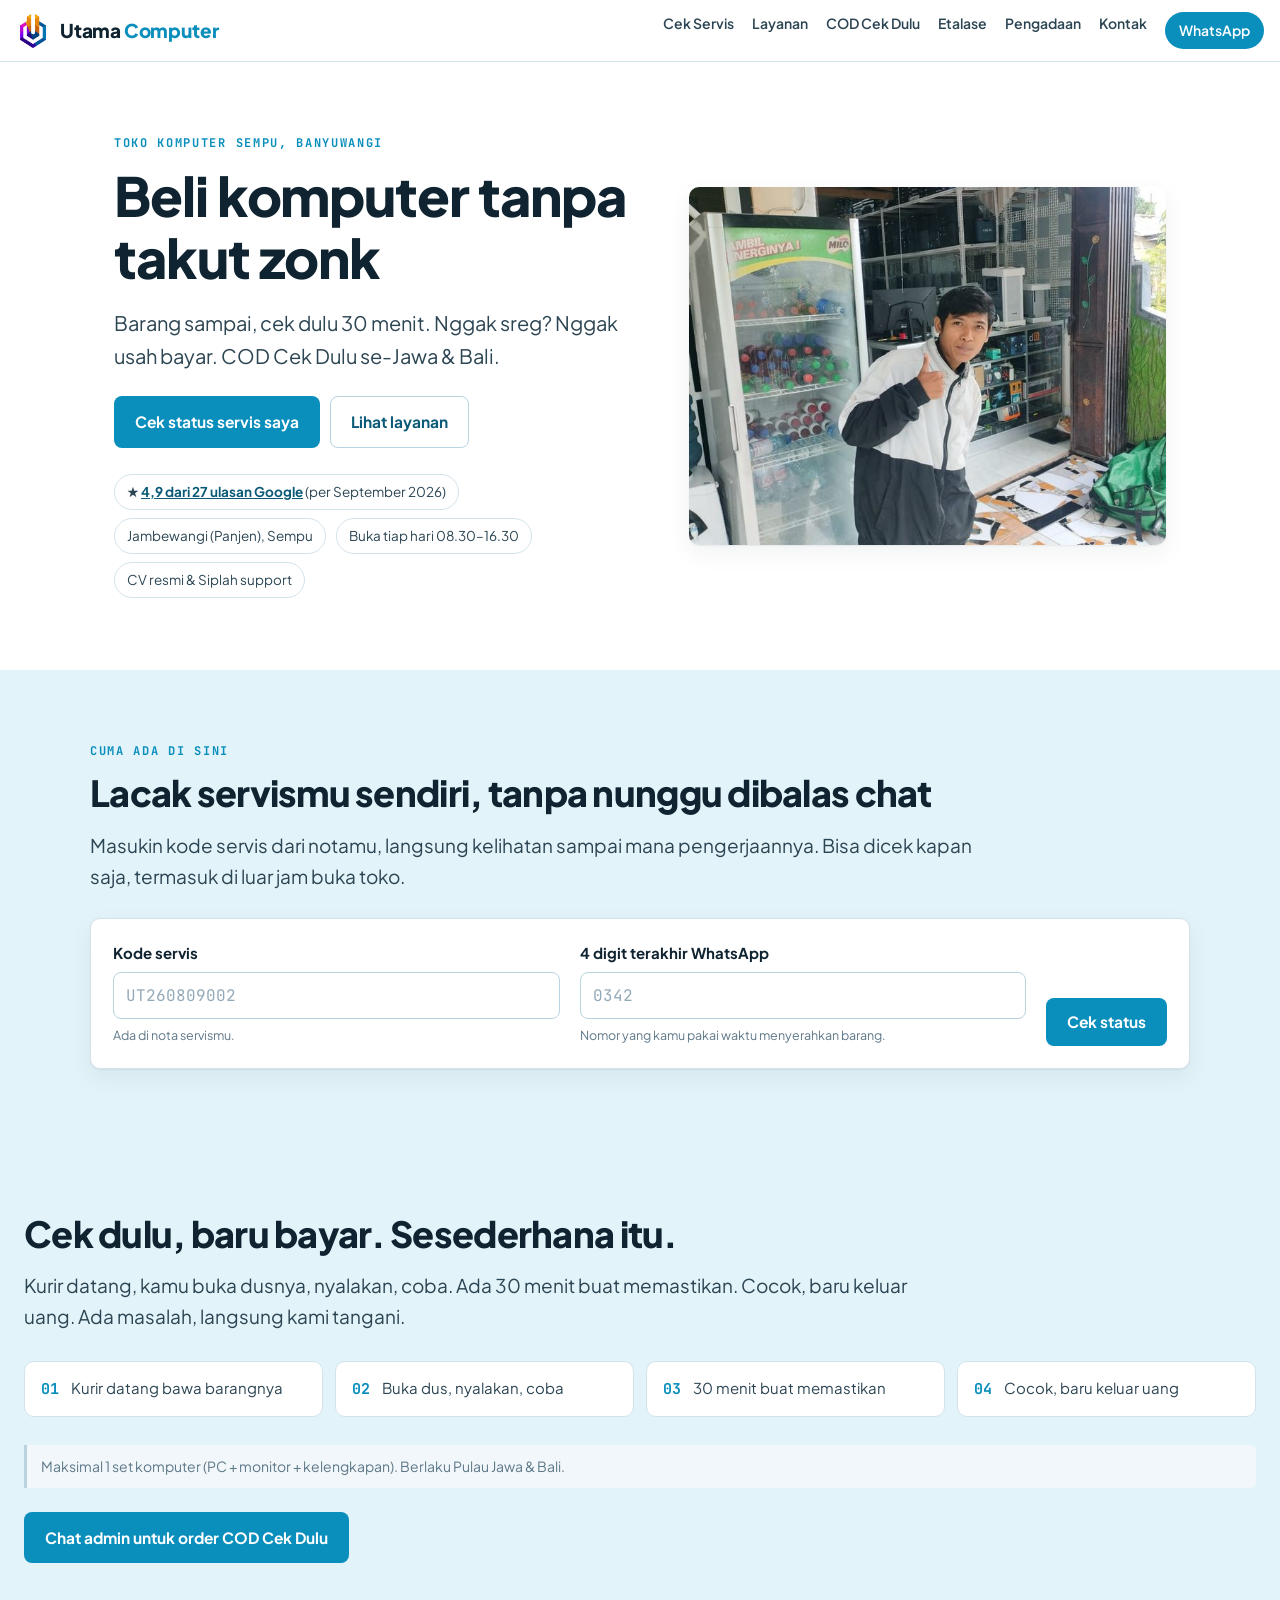
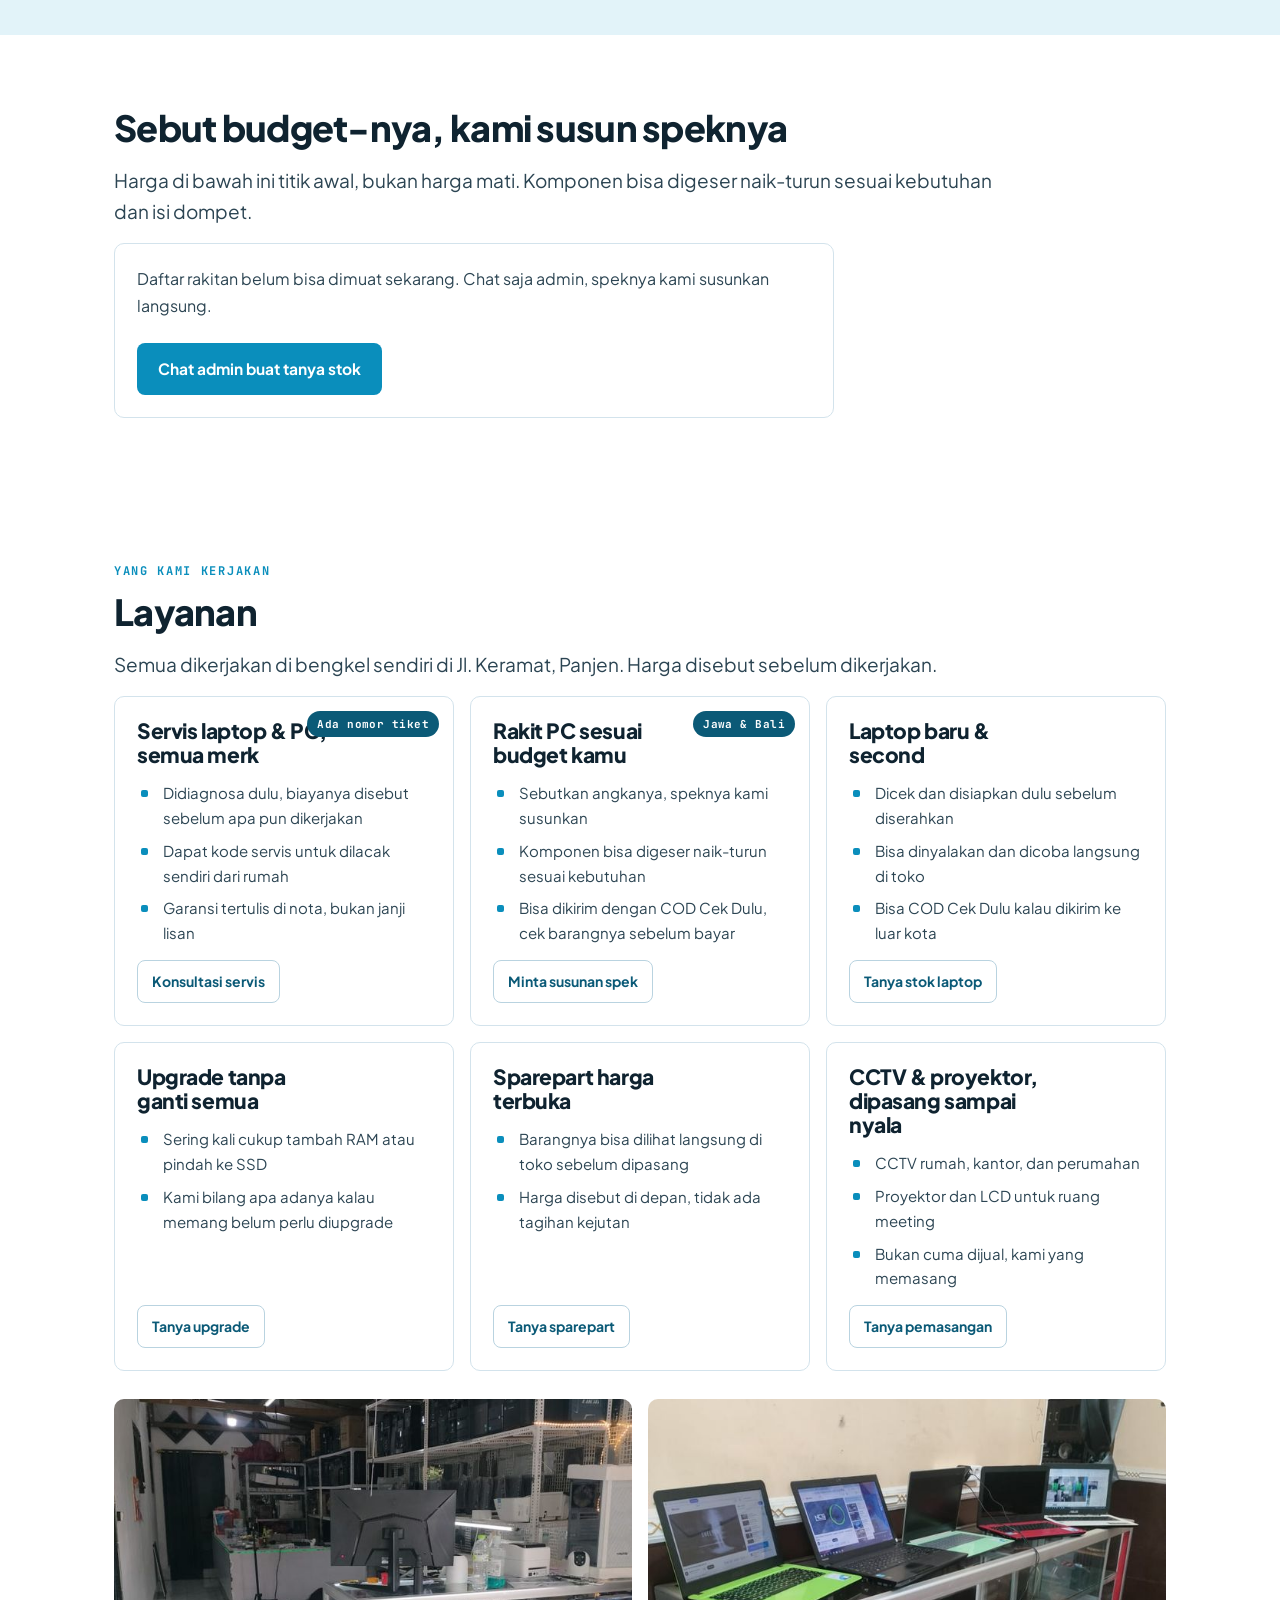
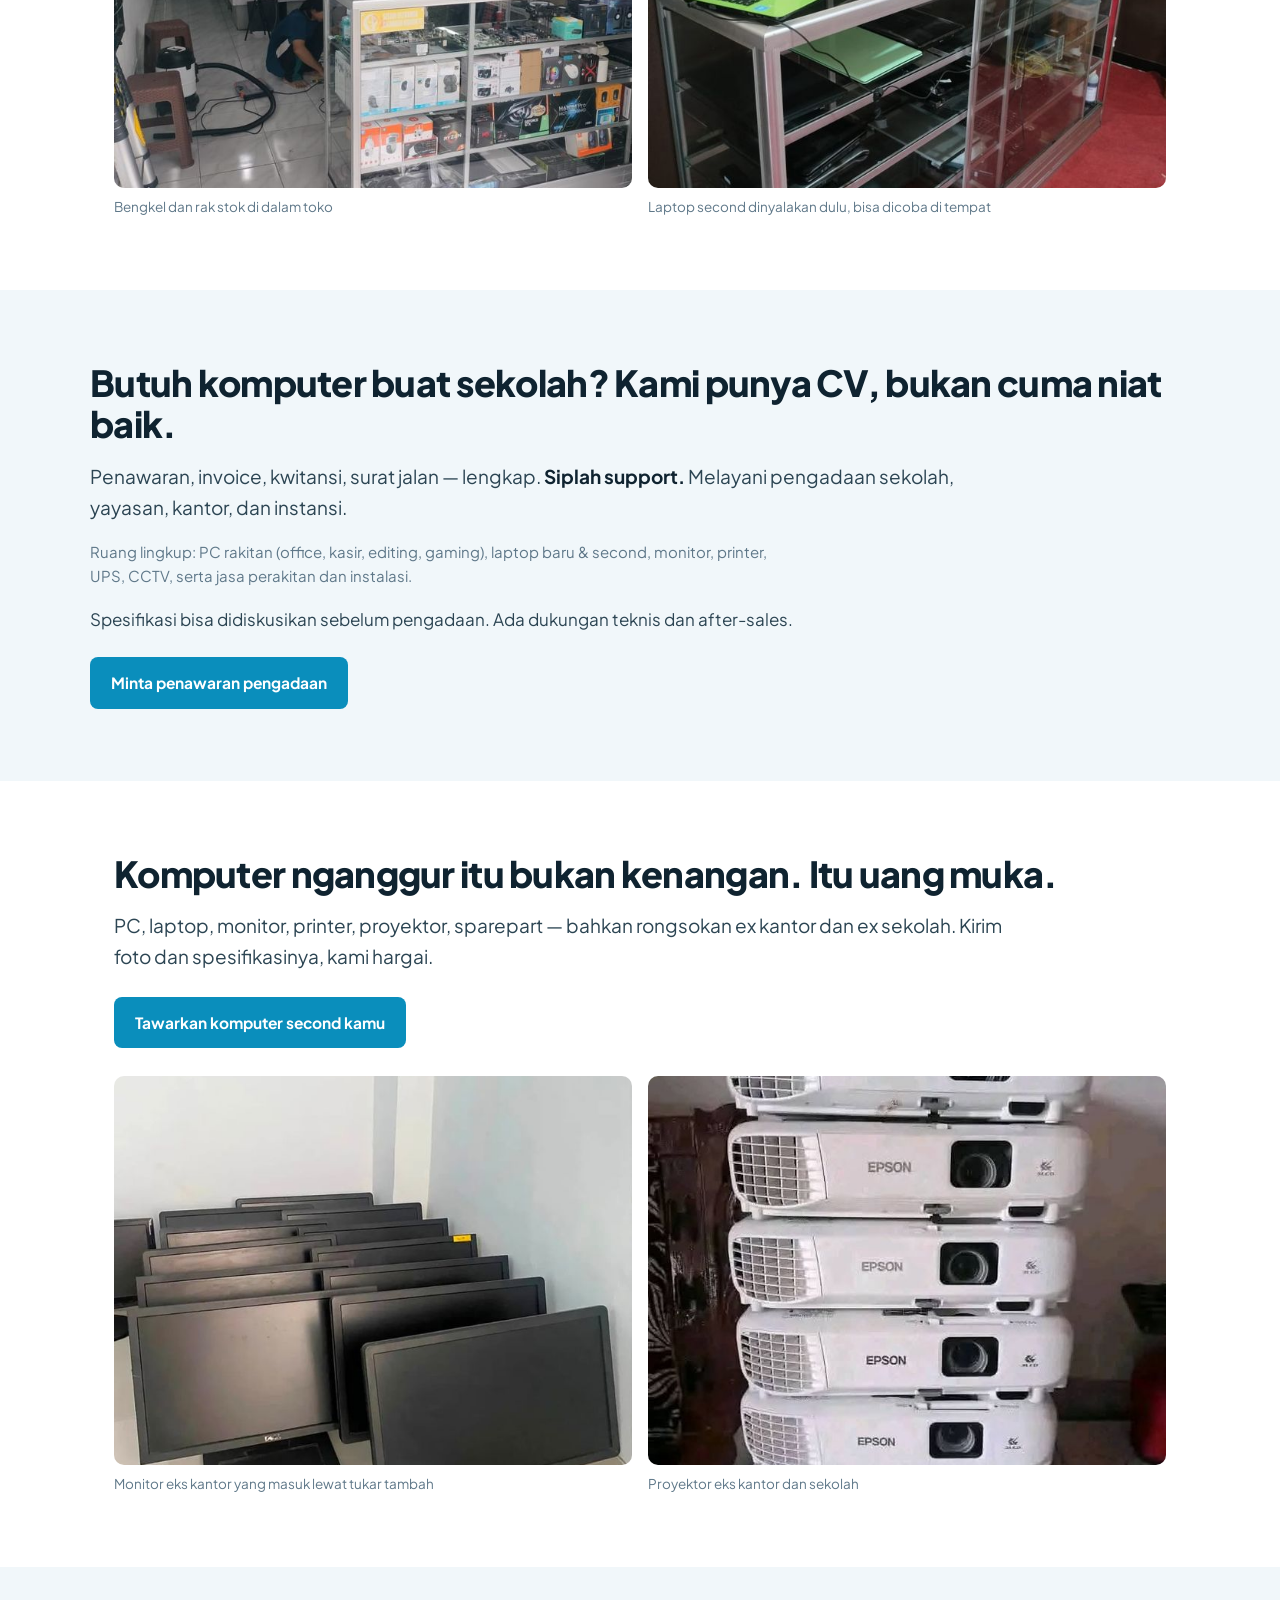
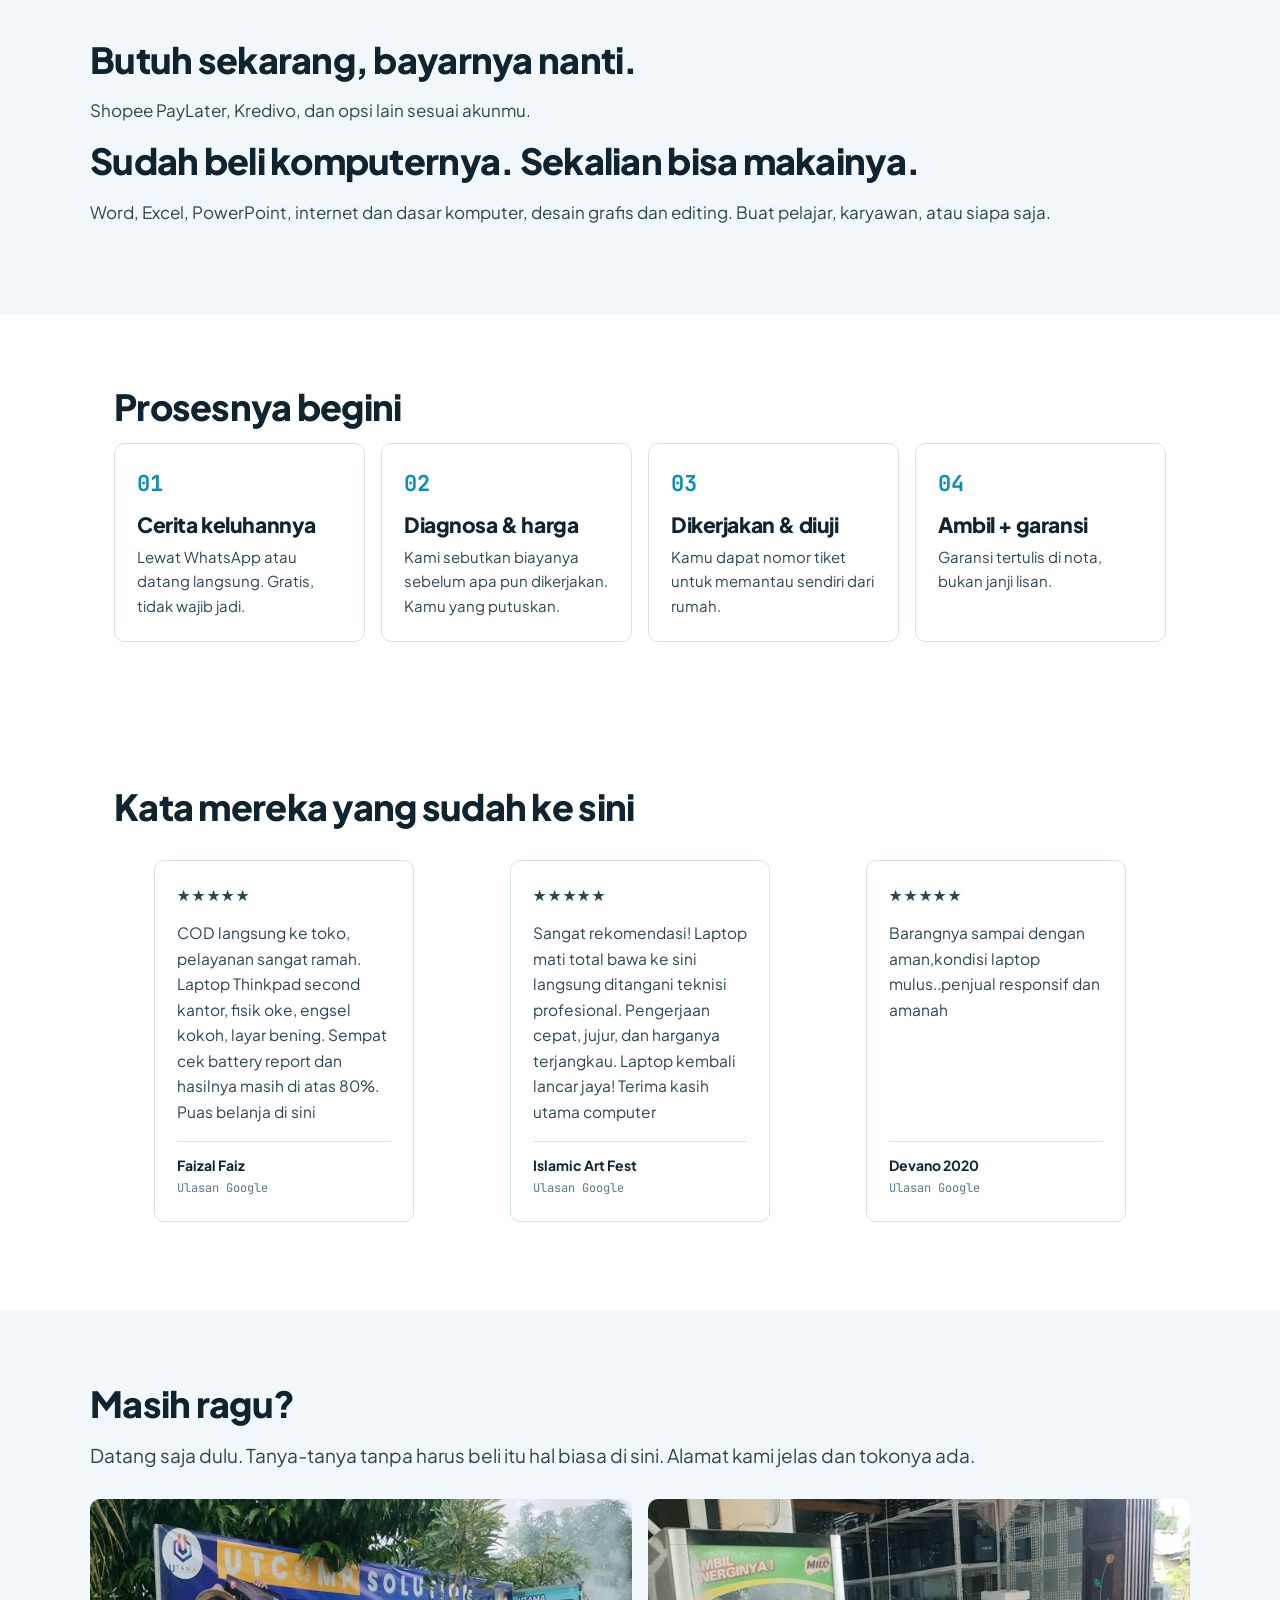
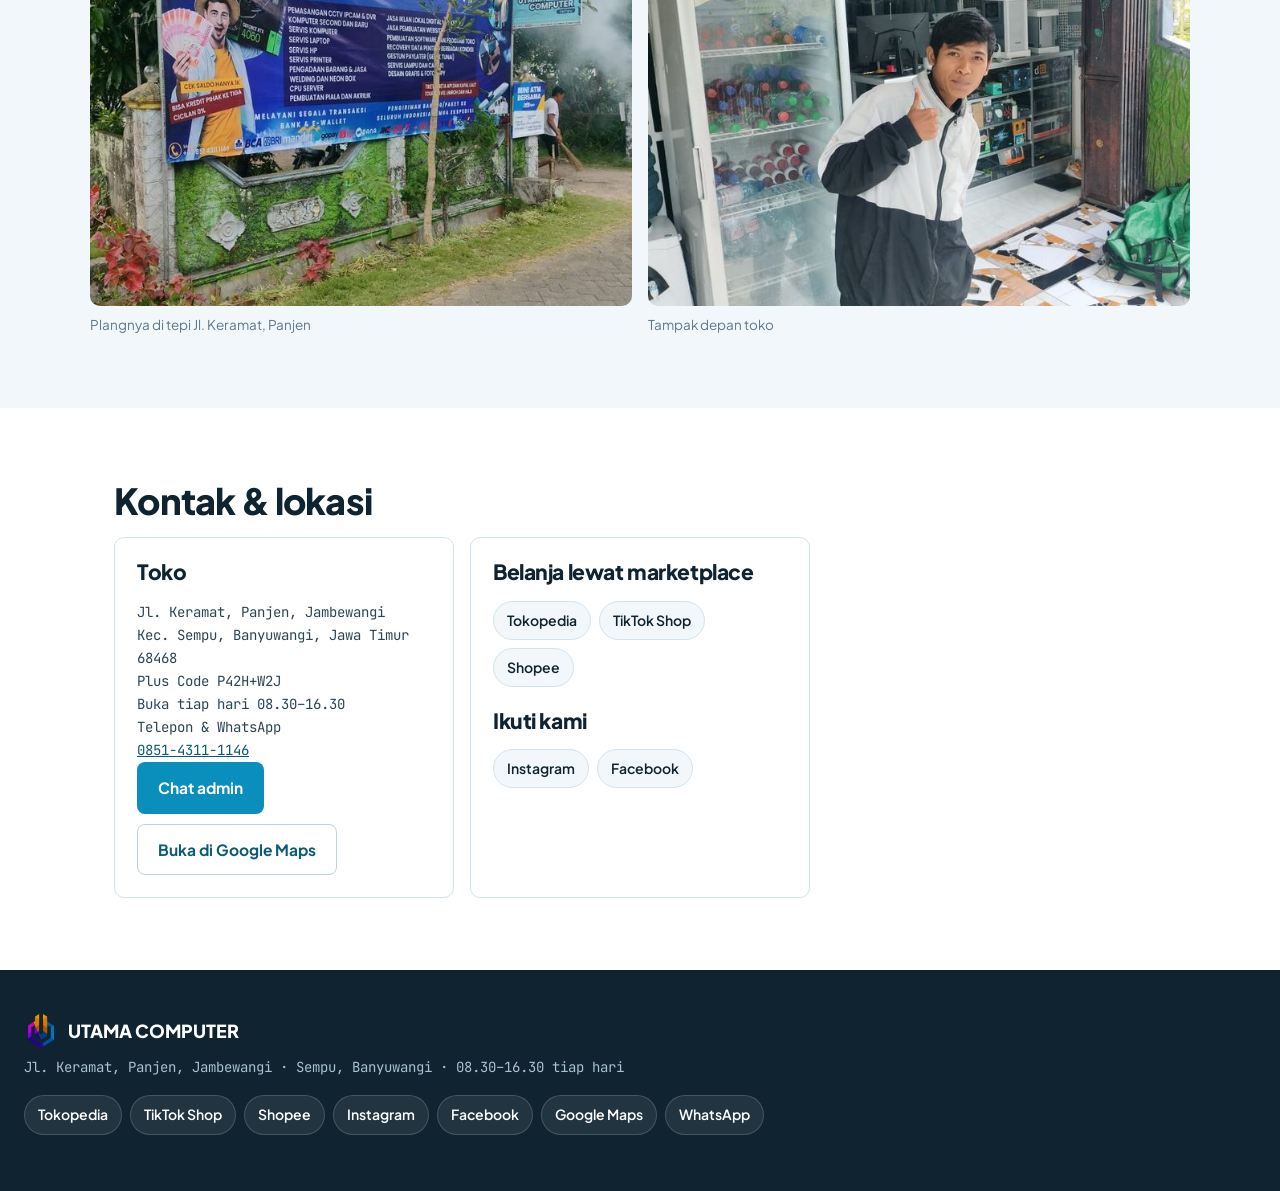
==== index.html @ f3c85bca "Ganti arah tampilan ke terang dan biru Arah gelap dengan aksen oranye membuat situs ini terbaca seba" ====
<!DOCTYPE html>
<html lang="id">
<head>
<meta charset="utf-8">
<meta name="viewport" content="width=device-width, initial-scale=1">
<title>Utama Computer — Servis &amp; Rakit PC di Sempu, Banyuwangi</title>
<meta name="description" content="Servis komputer dan laptop, rakit PC sesuai budget, CCTV, dan pengadaan sekolah di Sempu, Banyuwangi. COD Cek Dulu se-Jawa &amp; Bali: cek barangnya dulu 30 menit, baru bayar.">
<link rel="canonical" href="https://utamacomputer.id/">
<meta property="og:type" content="website">
<meta property="og:site_name" content="Utama Computer">
<meta property="og:locale" content="id_ID">
<meta property="og:url" content="https://utamacomputer.id/">
<meta property="og:title" content="Utama Computer — Servis &amp; Rakit PC di Sempu, Banyuwangi">
<meta property="og:description" content="COD Cek Dulu se-Jawa &amp; Bali: barang sampai, cek dulu 30 menit, baru bayar. Servis semua merk, rakit PC sesuai budget, CCTV, dan pengadaan sekolah.">
<meta property="og:image" content="https://utamacomputer.id/img/plang-toko.jpg">
<meta property="og:image:alt" content="Plang Utama Computer di tepi Jl. Keramat, Panjen, Sempu">
<meta name="twitter:card" content="summary_large_image">
<link rel="icon" href="img/favicon-32.png" sizes="32x32">
<link rel="apple-touch-icon" href="img/apple-touch-icon.png">
<link rel="preconnect" href="https://fonts.googleapis.com">
<link rel="preconnect" href="https://fonts.gstatic.com" crossorigin>
<link rel="stylesheet" href="https://fonts.googleapis.com/css2?family=Plus+Jakarta+Sans:wght@400;600;700;800&family=JetBrains+Mono:wght@400;700&display=swap">
<meta name="theme-color" content="#0a8ebc">
<link rel="stylesheet" href="style.css">
<script src="app.js" defer></script>
<script type="application/ld+json">
{
  "@context": "https://schema.org",
  "@type": "ComputerStore",
  "name": "Utama Computer",
  "alternateName": "Utama Computer Sempu",
  "url": "https://utamacomputer.id/",
  "logo": "https://utamacomputer.id/img/logo-mark.png",
  "image": "https://utamacomputer.id/img/plang-toko.jpg",
  "description": "Servis komputer dan laptop, rakit PC sesuai budget, sparepart, CCTV, serta pengadaan sekolah dan instansi di Sempu, Banyuwangi.",
  "telephone": "+6285143111146",
  "address": {
    "@type": "PostalAddress",
    "streetAddress": "Jl. Keramat, Panjen, Jambewangi",
    "addressLocality": "Sempu",
    "addressRegion": "Jawa Timur",
    "postalCode": "68468",
    "addressCountry": "ID"
  },
  "geo": {
    "@type": "GeoCoordinates",
    "latitude": -8.2975433,
    "longitude": 114.1277941
  },
  "hasMap": "https://maps.google.com/?cid=14573424651252202756",
  "openingHoursSpecification": [{
    "@type": "OpeningHoursSpecification",
    "dayOfWeek": ["Monday", "Tuesday", "Wednesday", "Thursday", "Friday", "Saturday", "Sunday"],
    "opens": "08:30",
    "closes": "16:30"
  }],
  "sameAs": [
    "https://www.instagram.com/utamacomputersempu/",
    "https://www.facebook.com/people/Utama-Computer-Sempu/61568482865484/",
    "https://shopee.co.id/utcomputer",
    "https://tk.tokopedia.com/ZSaB3tubw/",
    "https://vt.tiktok.com/ZSaB3gMnH/?page=Mall"
  ]
}
</script>
</head>
<body>

<header class="topbar">
  <a class="brand" href="#">
    <img src="img/logo-mark.png" alt="" width="256" height="256" class="brand-mark">
    <span class="brand-text">Utama <span>Computer</span></span>
  </a>
  <nav class="topnav">
    <a href="#servis">Cek Servis</a>
    <a href="#layanan">Layanan</a>
    <a href="#cod">COD Cek Dulu</a>
    <a href="#etalase">Etalase</a>
    <a href="#pengadaan">Pengadaan</a>
    <a href="#kontak">Kontak</a>
    <a class="nav-wa" href="https://wa.me/6285143111146?text=Halo%20Utama%20Computer.%20saya%20dari%20Sosmed%20mau%20tanya%20produknya.%20Mohon%20dibantu%20ya" target="_blank" rel="noopener">WhatsApp</a>
  </nav>
</header>

<main>

  <section class="hero">
   <div class="hero-teks">
    <span class="label">Toko komputer Sempu, Banyuwangi</span>
    <h1>Beli komputer tanpa takut zonk</h1>
    <p class="hero-sub">
      Barang sampai, cek dulu 30 menit. Nggak sreg? Nggak usah bayar.
      COD Cek Dulu se-Jawa &amp; Bali.
    </p>
    <p class="cta-row">
      <a class="btn btn-primary" href="#servis">Cek status servis saya</a>
      <a class="btn btn-ghost" href="#layanan">Lihat layanan</a>
    </p>
    <ul class="trustline">
      <!-- DITULIS MANUAL. Rating dan jumlah ulasan di bawah ini disalin dari
           profil Google Business, diverifikasi 21 September 2026. Angkanya
           berubah sendiri tiap ada ulasan baru, jadi perbarui angka DAN
           keterangan bulannya bersamaan. Jangan pernah menyalin angka ini ke
           JSON-LD: rating yang ditulis sendiri ke data terstruktur melanggar
           pedoman Google. -->
      <li>&#9733;
        <a href="https://maps.google.com/?cid=14573424651252202756" target="_blank" rel="noopener">4,9 dari 27 ulasan Google</a>
        (per September 2026)
      </li>
      <li>Jambewangi (Panjen), Sempu</li>
      <li>Buka tiap hari 08.30&ndash;16.30</li>
      <li>CV resmi &amp; Siplah support</li>
    </ul>
   </div>
   <figure class="hero-foto">
     <img src="img/toko-depan.jpg" alt="Tampak depan toko Utama Computer dengan etalase dan rak CPU terlihat dari luar" width="675" height="900">
   </figure>
  </section>

  <section id="servis" class="band band-accent">
   <div class="wrap">
    <span class="label">Cuma ada di sini</span>
    <h2>Lacak servismu sendiri, tanpa nunggu dibalas chat</h2>
    <p class="lead">
      Masukin kode servis dari notamu, langsung kelihatan sampai mana pengerjaannya.
      Bisa dicek kapan saja, termasuk di luar jam buka toko.
    </p>

    <form id="form-servis" class="servis-form" novalidate>
      <div class="isian">
        <label for="srv">Kode servis</label>
        <input id="srv" name="srv" type="text" inputmode="latin" autocomplete="off"
               placeholder="UT260809002" maxlength="20" spellcheck="false">
        <small>Ada di nota servismu.</small>
      </div>
      <div class="isian">
        <label for="wa">4 digit terakhir WhatsApp</label>
        <input id="wa" name="wa" type="text" inputmode="numeric" autocomplete="off"
               placeholder="0342" maxlength="4" pattern="[0-9]{4}">
        <small>Nomor yang kamu pakai waktu menyerahkan barang.</small>
      </div>
      <button type="submit" class="btn btn-primary">Cek status</button>
    </form>

    <div id="servis-hasil" class="servis-wadah" aria-live="polite"></div>
   </div>
  </section>

  <section id="cod" class="band band-accent">
    <h2>Cek dulu, baru bayar. Sesederhana itu.</h2>
    <p class="lead">
      Kurir datang, kamu buka dusnya, nyalakan, coba. Ada 30 menit buat memastikan.
      Cocok, baru keluar uang. Ada masalah, langsung kami tangani.
    </p>
    <ol class="cod-steps">
      <li><span class="num">01</span> Kurir datang bawa barangnya</li>
      <li><span class="num">02</span> Buka dus, nyalakan, coba</li>
      <li><span class="num">03</span> 30 menit buat memastikan</li>
      <li><span class="num">04</span> Cocok, baru keluar uang</li>
    </ol>
    <p class="note">Maksimal 1 set komputer (PC + monitor + kelengkapan). Berlaku Pulau Jawa &amp; Bali.</p>
    <p class="cta-row">
      <a class="btn btn-primary" href="https://wa.me/6285143111146?text=Halo%20Utama%20Computer.%20saya%20dari%20Sosmed%20mau%20tanya%20produknya.%20Mohon%20dibantu%20ya" target="_blank" rel="noopener">Chat admin untuk order COD Cek Dulu</a>
    </p>
  </section>

  <section id="etalase" class="band">
    <h2>Sebut budget-nya, kami susun speknya</h2>
    <p class="lead">
      Harga di bawah ini titik awal, bukan harga mati. Komponen bisa digeser
      naik-turun sesuai kebutuhan dan isi dompet.
    </p>
    <div id="etalase-isi" class="etalase-isi">
      <p class="mono etalase-memuat">Memuat daftar rakitan&hellip;</p>
    </div>
  </section>

  <section id="layanan" class="band">
    <span class="label">Yang kami kerjakan</span>
    <h2>Layanan</h2>
    <p class="lead">Semua dikerjakan di bengkel sendiri di Jl. Keramat, Panjen. Harga disebut sebelum dikerjakan.</p>
    <div class="layanan-grid">

      <article class="card layanan">
        <span class="pita">Ada nomor tiket</span>
        <h3>Servis laptop &amp; PC, semua merk</h3>
        <ul class="poin">
          <li>Didiagnosa dulu, biayanya disebut sebelum apa pun dikerjakan</li>
          <li>Dapat kode servis untuk dilacak sendiri dari rumah</li>
          <li>Garansi tertulis di nota, bukan janji lisan</li>
        </ul>
        <a class="btn btn-ghost btn-kecil" target="_blank" rel="noopener"
           href="https://wa.me/6285143111146?text=Halo%20Utama%20Computer%2C%20saya%20mau%20SERVIS.%0APerangkat%3A%20%28Laptop%2FPC%29%0AMerk%3A%20%0AKeluhan%3A%20">Konsultasi servis</a>
      </article>

      <article class="card layanan">
        <span class="pita">Jawa &amp; Bali</span>
        <h3>Rakit PC sesuai budget kamu</h3>
        <ul class="poin">
          <li>Sebutkan angkanya, speknya kami susunkan</li>
          <li>Komponen bisa digeser naik-turun sesuai kebutuhan</li>
          <li>Bisa dikirim dengan COD Cek Dulu, cek barangnya sebelum bayar</li>
        </ul>
        <a class="btn btn-ghost btn-kecil" target="_blank" rel="noopener"
           href="https://wa.me/6285143111146?text=Halo%20Utama%20Computer%2C%20saya%20mau%20RAKIT%20PC.%0ABudget%3A%20%0APemakaian%3A%20%28office%2Fgaming%2Fediting%2Fkasir%29">Minta susunan spek</a>
      </article>

      <article class="card layanan">
        <h3>Laptop baru &amp; second</h3>
        <ul class="poin">
          <li>Dicek dan disiapkan dulu sebelum diserahkan</li>
          <li>Bisa dinyalakan dan dicoba langsung di toko</li>
          <li>Bisa COD Cek Dulu kalau dikirim ke luar kota</li>
        </ul>
        <a class="btn btn-ghost btn-kecil" target="_blank" rel="noopener"
           href="https://wa.me/6285143111146?text=Halo%20Utama%20Computer%2C%20saya%20mau%20tanya%20LAPTOP.%0AKebutuhan%3A%20%0ABudget%3A%20">Tanya stok laptop</a>
      </article>

      <article class="card layanan">
        <h3>Upgrade tanpa ganti semua</h3>
        <ul class="poin">
          <li>Sering kali cukup tambah RAM atau pindah ke SSD</li>
          <li>Kami bilang apa adanya kalau memang belum perlu diupgrade</li>
        </ul>
        <a class="btn btn-ghost btn-kecil" target="_blank" rel="noopener"
           href="https://wa.me/6285143111146?text=Halo%20Utama%20Computer%2C%20saya%20mau%20UPGRADE.%0APerangkat%3A%20%0ASpek%20sekarang%3A%20">Tanya upgrade</a>
      </article>

      <article class="card layanan">
        <h3>Sparepart harga terbuka</h3>
        <ul class="poin">
          <li>Barangnya bisa dilihat langsung di toko sebelum dipasang</li>
          <li>Harga disebut di depan, tidak ada tagihan kejutan</li>
        </ul>
        <a class="btn btn-ghost btn-kecil" target="_blank" rel="noopener"
           href="https://wa.me/6285143111146?text=Halo%20Utama%20Computer%2C%20saya%20mau%20tanya%20SPAREPART.%0ABarang%3A%20%0AUntuk%20perangkat%3A%20">Tanya sparepart</a>
      </article>

      <article class="card layanan">
        <h3>CCTV &amp; proyektor, dipasang sampai nyala</h3>
        <ul class="poin">
          <li>CCTV rumah, kantor, dan perumahan</li>
          <li>Proyektor dan LCD untuk ruang meeting</li>
          <li>Bukan cuma dijual, kami yang memasang</li>
        </ul>
        <a class="btn btn-ghost btn-kecil" target="_blank" rel="noopener"
           href="https://wa.me/6285143111146?text=Halo%20Utama%20Computer%2C%20saya%20mau%20tanya%20CCTV%2FPROYEKTOR.%0ALokasi%20pemasangan%3A%20%0AKebutuhan%3A%20">Tanya pemasangan</a>
      </article>

    </div>
    <div class="photos">
      <figure class="shot">
        <img class="photo" src="img/bengkel.jpg" alt="Bagian dalam toko: meja kerja, rak CPU, dan etalase komponen" width="675" height="900" loading="lazy">
        <figcaption class="cap">Bengkel dan rak stok di dalam toko</figcaption>
      </figure>
      <figure class="shot">
        <img class="photo" src="img/laptop-second.jpg" alt="Deretan laptop second menyala di atas etalase kaca" width="675" height="900" loading="lazy">
        <figcaption class="cap">Laptop second dinyalakan dulu, bisa dicoba di tempat</figcaption>
      </figure>
    </div>
  </section>

  <section id="pengadaan" class="band band-panel">
   <div class="wrap">
    <h2>Butuh komputer buat sekolah? Kami punya CV, bukan cuma niat baik.</h2>
    <p class="lead">
      Penawaran, invoice, kwitansi, surat jalan &mdash; lengkap. <strong>Siplah support.</strong>
      Melayani pengadaan sekolah, yayasan, kantor, dan instansi.
    </p>
    <p class="mono-list">
      Ruang lingkup: PC rakitan (office, kasir, editing, gaming), laptop baru &amp; second,
      monitor, printer, UPS, CCTV, serta jasa perakitan dan instalasi.
    </p>
    <p>Spesifikasi bisa didiskusikan sebelum pengadaan. Ada dukungan teknis dan after-sales.</p>
    <p class="cta-row">
      <a class="btn btn-primary" href="https://wa.me/6285143111146?text=Halo%20Utama%20Computer.%20saya%20dari%20Sosmed%20mau%20tanya%20produknya.%20Mohon%20dibantu%20ya" target="_blank" rel="noopener">Minta penawaran pengadaan</a>
    </p>
   </div>
  </section>

  <section id="tukar-tambah" class="band">
    <h2>Komputer nganggur itu bukan kenangan. Itu uang muka.</h2>
    <p class="lead">
      PC, laptop, monitor, printer, proyektor, sparepart &mdash; bahkan rongsokan ex kantor
      dan ex sekolah. Kirim foto dan spesifikasinya, kami hargai.
    </p>
    <p class="cta-row">
      <a class="btn btn-primary" href="https://wa.me/6285143111146?text=Halo%20Utama%20Computer%2C%20saya%20mau%20TAWARKAN%20KOMPUTER%2FLAPTOP%20SECOND.%0AJenis%3A%20%28PC%2FLaptop%2FMonitor%2FPrinter%2FSparepart%29%0ASpesifikasi%3A%20%0AKondisi%3A%20%0ALokasi%3A%20%0A%0ASaya%20akan%20kirim%20foto%20ya." target="_blank" rel="noopener">Tawarkan komputer second kamu</a>
    </p>
    <div class="photos">
      <figure class="shot">
        <img class="photo" src="img/monitor-second.jpg" alt="Tumpukan monitor Dell bekas kantor yang ditata di lantai" width="692" height="900" loading="lazy">
        <figcaption class="cap">Monitor eks kantor yang masuk lewat tukar tambah</figcaption>
      </figure>
      <figure class="shot">
        <img class="photo" src="img/proyektor-second.jpg" alt="Enam proyektor Epson bekas ditumpuk" width="677" height="900" loading="lazy">
        <figcaption class="cap">Proyektor eks kantor dan sekolah</figcaption>
      </figure>
    </div>
  </section>

  <section class="band band-panel">
   <div class="wrap">
    <div class="duo">
      <article>
        <h2>Butuh sekarang, bayarnya nanti.</h2>
        <p>Shopee PayLater, Kredivo, dan opsi lain sesuai akunmu.</p>
      </article>
      <article>
        <h2>Sudah beli komputernya. Sekalian bisa makainya.</h2>
        <p>Word, Excel, PowerPoint, internet dan dasar komputer, desain grafis dan editing. Buat pelajar, karyawan, atau siapa saja.</p>
      </article>
    </div>
   </div>
  </section>

  <section id="proses" class="band">
    <h2>Prosesnya begini</h2>
    <ol class="proses">
      <li>
        <span class="num">01</span>
        <h3>Cerita keluhannya</h3>
        <p>Lewat WhatsApp atau datang langsung. Gratis, tidak wajib jadi.</p>
      </li>
      <li>
        <span class="num">02</span>
        <h3>Diagnosa &amp; harga</h3>
        <p>Kami sebutkan biayanya sebelum apa pun dikerjakan. Kamu yang putuskan.</p>
      </li>
      <li>
        <span class="num">03</span>
        <h3>Dikerjakan &amp; diuji</h3>
        <p>Kamu dapat nomor tiket untuk memantau sendiri dari rumah.</p>
      </li>
      <li>
        <span class="num">04</span>
        <h3>Ambil + garansi</h3>
        <p>Garansi tertulis di nota, bukan janji lisan.</p>
      </li>
    </ol>
  </section>

  <section id="testimoni" class="band">
    <h2>Kata mereka yang sudah ke sini</h2>
    <div class="grid">
      <figure class="card quote">
        <p class="stars" aria-label="5 dari 5 bintang">&#9733;&#9733;&#9733;&#9733;&#9733;</p>
        <blockquote>COD langsung ke toko, pelayanan sangat ramah. Laptop Thinkpad second kantor, fisik oke, engsel kokoh, layar bening. Sempat cek battery report dan hasilnya masih di atas 80%. Puas belanja di sini</blockquote>
        <figcaption>Faizal Faiz <span>Ulasan Google</span></figcaption>
      </figure>
      <figure class="card quote">
        <p class="stars" aria-label="5 dari 5 bintang">&#9733;&#9733;&#9733;&#9733;&#9733;</p>
        <blockquote>Sangat rekomendasi! Laptop mati total bawa ke sini langsung ditangani teknisi profesional. Pengerjaan cepat, jujur, dan harganya terjangkau. Laptop kembali lancar jaya! Terima kasih utama computer</blockquote>
        <figcaption>Islamic Art Fest <span>Ulasan Google</span></figcaption>
      </figure>
      <figure class="card quote">
        <p class="stars" aria-label="5 dari 5 bintang">&#9733;&#9733;&#9733;&#9733;&#9733;</p>
        <blockquote>Barangnya sampai dengan aman,kondisi laptop mulus..penjual responsif dan amanah</blockquote>
        <figcaption>Devano 2020 <span>Ulasan Google</span></figcaption>
      </figure>
    </div>
  </section>

  <section class="band band-panel">
   <div class="wrap">
    <h2>Masih ragu?</h2>
    <p class="lead">
      Datang saja dulu. Tanya-tanya tanpa harus beli itu hal biasa di sini.
      Alamat kami jelas dan tokonya ada.
    </p>
    <div class="photos">
      <figure class="shot">
        <img class="photo" src="img/plang-toko.jpg" alt="Plang besar Utama Computer di tepi jalan, berisi daftar layanan toko" width="675" height="900" loading="lazy">
        <figcaption class="cap">Plangnya di tepi Jl. Keramat, Panjen</figcaption>
      </figure>
      <figure class="shot">
        <img class="photo" src="img/toko-depan.jpg" alt="Tampak depan toko Utama Computer dengan etalase dan rak CPU terlihat dari luar" width="675" height="900" loading="lazy">
        <figcaption class="cap">Tampak depan toko</figcaption>
      </figure>
    </div>
   </div>
  </section>

  <section id="kontak" class="band">
    <h2>Kontak &amp; lokasi</h2>
    <div class="grid grid-2">
      <article class="card">
        <h3>Toko</h3>
        <p class="mono">
          Jl. Keramat, Panjen, Jambewangi<br>
          Kec. Sempu, Banyuwangi, Jawa Timur 68468<br>
          Plus Code P42H+W2J<br>
          Buka tiap hari 08.30&ndash;16.30
        </p>
        <p class="mono">
          Telepon &amp; WhatsApp<br>
          <a href="tel:+6285143111146">0851-4311-1146</a>
        </p>
        <p class="cta-row">
          <a class="btn btn-primary" href="https://wa.me/6285143111146?text=Halo%20Utama%20Computer.%20saya%20dari%20Sosmed%20mau%20tanya%20produknya.%20Mohon%20dibantu%20ya" target="_blank" rel="noopener">Chat admin</a>
          <a class="btn btn-ghost" href="https://maps.google.com/?cid=14573424651252202756" target="_blank" rel="noopener">Buka di Google Maps</a>
        </p>
      </article>
      <article class="card">
        <h3>Belanja lewat marketplace</h3>
        <ul class="marketplace">
          <li><a href="https://tk.tokopedia.com/ZSaB3tubw/" target="_blank" rel="noopener">Tokopedia</a></li>
          <li><a href="https://vt.tiktok.com/ZSaB3gMnH/?page=Mall" target="_blank" rel="noopener">TikTok Shop</a></li>
          <li><a href="https://shopee.co.id/utcomputer" target="_blank" rel="noopener">Shopee</a></li>
        </ul>
        <h3 class="h3-sub">Ikuti kami</h3>
        <ul class="marketplace">
          <li><a href="https://www.instagram.com/utamacomputersempu/" target="_blank" rel="noopener">Instagram</a></li>
          <li><a href="https://www.facebook.com/people/Utama-Computer-Sempu/61568482865484/" target="_blank" rel="noopener">Facebook</a></li>
        </ul>
      </article>
    </div>
  </section>

</main>

<footer class="footer">
  <p class="brand-foot">
    <img src="img/logo-mark.png" alt="" width="256" height="256" loading="lazy" class="brand-mark">
    UTAMA COMPUTER
  </p>
  <p class="mono">Jl. Keramat, Panjen, Jambewangi &middot; Sempu, Banyuwangi &middot; 08.30&ndash;16.30 tiap hari</p>
  <ul class="marketplace marketplace-foot">
    <li><a href="https://tk.tokopedia.com/ZSaB3tubw/" target="_blank" rel="noopener">Tokopedia</a></li>
    <li><a href="https://vt.tiktok.com/ZSaB3gMnH/?page=Mall" target="_blank" rel="noopener">TikTok Shop</a></li>
    <li><a href="https://shopee.co.id/utcomputer" target="_blank" rel="noopener">Shopee</a></li>
    <li><a href="https://www.instagram.com/utamacomputersempu/" target="_blank" rel="noopener">Instagram</a></li>
    <li><a href="https://www.facebook.com/people/Utama-Computer-Sempu/61568482865484/" target="_blank" rel="noopener">Facebook</a></li>
    <li><a href="https://maps.google.com/?cid=14573424651252202756" target="_blank" rel="noopener">Google Maps</a></li>
    <li><a href="https://wa.me/6285143111146?text=Halo%20Utama%20Computer.%20saya%20dari%20Sosmed%20mau%20tanya%20produknya.%20Mohon%20dibantu%20ya" target="_blank" rel="noopener">WhatsApp</a></li>
  </ul>
</footer>

</body>
</html>
---- style.css ----
:root {
  --putih: #ffffff;
  --kertas: #f1f7fa;
  --tint: #e2f3f9;
  --tinta: #0f2330;
  --teks: #2c4553;
  --redup: #5f7889;
  --garis: #d3e3ec;
  --garis-tebal: #b9d3e0;
  --biru: #0a8ebc;
  --biru-gelap: #0b5a77;
  --kuning: #f2b705;
  --head: "Plus Jakarta Sans", system-ui, sans-serif;
  --body: "Plus Jakarta Sans", system-ui, sans-serif;
  --mono: "JetBrains Mono", ui-monospace, monospace;
  --radius: 10px;
  --bayang: 0 1px 2px rgba(15, 35, 48, 0.06), 0 8px 24px rgba(15, 35, 48, 0.06);
}

* { box-sizing: border-box; }

body {
  margin: 0;
  background: var(--putih);
  color: var(--teks);
  font-family: var(--body);
  font-size: 17px;
  line-height: 1.65;
  -webkit-text-size-adjust: 100%;
}

h1, h2, h3, h4 {
  font-family: var(--head);
  color: var(--tinta);
  font-weight: 800;
  line-height: 1.15;
  letter-spacing: -0.02em;
  margin: 0 0 16px;
}

h1 { font-size: clamp(32px, 6.4vw, 54px); }
h2 { font-size: clamp(25px, 4.6vw, 36px); }
h3 { font-size: clamp(18px, 3vw, 21px); }
h4 { font-size: 18px; }

p { margin: 0 0 16px; }

a { color: var(--biru-gelap); }

strong { color: var(--tinta); }

/* label kecil di atas judul bagian */

.label {
  display: block;
  font-family: var(--mono);
  font-size: 12px;
  font-weight: 700;
  letter-spacing: 0.14em;
  text-transform: uppercase;
  color: var(--biru);
  margin-bottom: 10px;
}

/* topbar */

.topbar {
  position: sticky;
  top: 0;
  z-index: 20;
  display: flex;
  flex-wrap: wrap;
  gap: 10px 20px;
  align-items: center;
  justify-content: space-between;
  padding: 12px 16px;
  background: rgba(255, 255, 255, 0.97);
  border-bottom: 1px solid var(--garis);
}

.brand {
  display: flex;
  align-items: center;
  gap: 10px;
  font-family: var(--head);
  font-size: 19px;
  font-weight: 800;
  letter-spacing: -0.01em;
  text-decoration: none;
  color: var(--tinta);
}

.brand-mark { width: 34px; height: 34px; display: block; }

.brand-text span { color: var(--biru); }

.topnav {
  display: flex;
  flex-wrap: wrap;
  gap: 6px 18px;
  font-size: 14px;
  font-weight: 600;
}

.topnav a {
  color: var(--teks);
  text-decoration: none;
}

.topnav a:hover { color: var(--biru); }

.topnav .nav-wa {
  padding: 7px 14px;
  background: var(--biru);
  color: var(--putih);
  border-radius: 999px;
}

.topnav .nav-wa:hover { background: var(--biru-gelap); color: var(--putih); }

/* bands */

.hero, .band {
  max-width: 1100px;
  margin: 0 auto;
  padding: 56px 16px;
}

.band-panel { background: var(--kertas); max-width: none; }

.band-panel > .wrap { max-width: 1100px; margin: 0 auto; }

.band-accent { background: var(--tint); max-width: none; }

.band-accent > .wrap { max-width: 1100px; margin: 0 auto; }

.band-garis { border-top: 1px solid var(--garis); }

/* hero */

.hero { padding-top: 40px; }

.hero-teks h1 { margin-bottom: 18px; }

.hero-sub {
  font-size: clamp(17px, 2.4vw, 20px);
  max-width: 44ch;
}

.hero-foto {
  margin: 0;
  border-radius: var(--radius);
  overflow: hidden;
  box-shadow: var(--bayang);
}

.hero-foto img {
  display: block;
  width: 100%;
  height: auto;
  aspect-ratio: 4 / 3;
  object-fit: cover;
}

.lead { font-size: clamp(17px, 2.2vw, 19px); max-width: 64ch; }

.note {
  font-size: 14px;
  color: var(--redup);
  background: var(--kertas);
  border-left: 3px solid var(--garis-tebal);
  padding: 10px 14px;
  border-radius: 0 6px 6px 0;
}

.mono { font-family: var(--mono); font-size: 14px; }

.mono-list { font-size: 15px; color: var(--redup); max-width: 64ch; }

/* baris kepercayaan */

.trustline {
  display: flex;
  flex-wrap: wrap;
  gap: 8px 10px;
  margin: 26px 0 0;
  padding: 0;
  list-style: none;
  font-size: 13.5px;
  color: var(--teks);
}

.trustline li {
  padding: 6px 12px;
  background: var(--putih);
  border: 1px solid var(--garis);
  border-radius: 999px;
}

.trustline a { font-weight: 700; }

/* tombol */

.cta-row {
  display: flex;
  flex-wrap: wrap;
  gap: 10px;
  margin: 24px 0 0;
}

.btn {
  display: inline-flex;
  align-items: center;
  justify-content: center;
  padding: 12px 20px;
  font-family: var(--head);
  font-size: 15.5px;
  font-weight: 700;
  text-decoration: none;
  border: 1px solid transparent;
  border-radius: 8px;
  cursor: pointer;
}

.btn-primary { background: var(--biru); color: var(--putih); }

.btn-primary:hover { background: var(--biru-gelap); }

.btn-ghost {
  background: var(--putih);
  color: var(--biru-gelap);
  border-color: var(--garis-tebal);
}

.btn-ghost:hover { border-color: var(--biru); background: var(--tint); }

.btn-kecil { padding: 9px 14px; font-size: 14px; }

/* kartu umum */

.grid {
  display: grid;
  gap: 16px;
  grid-template-columns: 1fr;
}

.card {
  position: relative;
  background: var(--putih);
  border: 1px solid var(--garis);
  border-radius: var(--radius);
  padding: 22px;
}

.card p { margin: 0; color: var(--teks); }

.card-highlight { border-color: var(--biru); box-shadow: var(--bayang); }

.h3-sub { margin-top: 22px; }

/* kartu layanan */

.layanan-grid {
  display: grid;
  gap: 16px;
  grid-template-columns: 1fr;
}

.layanan {
  display: flex;
  flex-direction: column;
  gap: 14px;
}

.layanan h3 { margin: 0; padding-right: 96px; }

.poin {
  list-style: none;
  margin: 0;
  padding: 0;
  display: grid;
  gap: 8px;
  font-size: 15px;
}

.poin li {
  display: grid;
  grid-template-columns: 18px 1fr;
  gap: 8px;
  align-items: start;
}

.poin li::before {
  content: "";
  width: 7px;
  height: 7px;
  margin-top: 9px;
  margin-left: 4px;
  background: var(--biru);
  border-radius: 2px;
}

.layanan .btn { align-self: start; margin-top: auto; }

.pita {
  position: absolute;
  top: 14px;
  right: 14px;
  padding: 4px 10px;
  background: var(--biru-gelap);
  color: var(--putih);
  border-radius: 999px;
  font-family: var(--mono);
  font-size: 11px;
  font-weight: 700;
  letter-spacing: 0.04em;
}

/* cod */

.cod-steps {
  list-style: none;
  display: grid;
  gap: 12px;
  margin: 28px 0;
  padding: 0;
}

.cod-steps li {
  display: flex;
  gap: 12px;
  align-items: baseline;
  padding: 14px 16px;
  background: var(--putih);
  border: 1px solid var(--garis);
  border-radius: var(--radius);
  font-size: 15px;
}

.cod-steps .num {
  font-family: var(--mono);
  font-weight: 700;
  color: var(--biru);
}

/* alur kerja */

.proses {
  list-style: none;
  display: grid;
  gap: 16px;
  grid-template-columns: 1fr;
  margin: 0;
  padding: 0;
}

.proses li {
  background: var(--putih);
  border: 1px solid var(--garis);
  border-radius: var(--radius);
  padding: 22px;
}

.proses .num {
  display: block;
  font-family: var(--mono);
  font-size: 22px;
  font-weight: 700;
  color: var(--biru);
  margin-bottom: 10px;
}

.proses h3 { margin-bottom: 8px; }

.proses p { margin: 0; font-size: 15px; }

/* memuat */

.memuat {
  display: flex;
  align-items: center;
  gap: 10px;
  color: var(--redup);
}

.spinner {
  flex: none;
  width: 15px;
  height: 15px;
  border: 2px solid var(--garis-tebal);
  border-top-color: var(--biru);
  border-radius: 50%;
  animation: putar 0.7s linear infinite;
}

@keyframes putar { to { transform: rotate(360deg); } }

@media (prefers-reduced-motion: reduce) {
  .spinner { animation-duration: 2.4s; }
}

/* cek servis */

.servis-form {
  display: grid;
  gap: 16px;
  grid-template-columns: 1fr;
  align-items: start;
  margin-top: 26px;
  padding: 22px;
  background: var(--putih);
  border: 1px solid var(--garis);
  border-radius: var(--radius);
  box-shadow: var(--bayang);
}

.isian { display: flex; flex-direction: column; gap: 6px; }

.isian label { font-weight: 700; font-size: 15px; color: var(--tinta); }

.isian input, .isian select, .isian textarea {
  padding: 12px;
  background: var(--putih);
  border: 1px solid var(--garis-tebal);
  border-radius: 8px;
  color: var(--tinta);
  font-family: var(--mono);
  font-size: 16px;
}

.isian textarea { font-family: var(--body); min-height: 96px; resize: vertical; }

.isian select { font-family: var(--body); }

.isian input:focus-visible,
.isian select:focus-visible,
.isian textarea:focus-visible {
  outline: 2px solid var(--biru);
  outline-offset: 1px;
  border-color: var(--biru);
}

.isian input::placeholder { color: #93a9b7; }

.isian small { font-size: 12.5px; color: var(--redup); }

.servis-form button:disabled { opacity: 0.6; cursor: progress; }

.servis-wadah:not(:empty) { margin-top: 20px; }

.servis-gagal {
  background: var(--putih);
  border: 1px solid var(--garis-tebal);
  border-left: 4px solid var(--kuning);
  border-radius: 0 var(--radius) var(--radius) 0;
  padding: 16px 18px;
  max-width: 58ch;
}

.servis-gagal p { margin: 0; }

.servis-hasil {
  padding: 22px;
  background: var(--putih);
  border: 1px solid var(--garis);
  border-radius: var(--radius);
  box-shadow: var(--bayang);
}

.servis-kode {
  font-family: var(--mono);
  font-size: 17px;
  font-weight: 700;
  color: var(--biru-gelap);
  letter-spacing: 0.04em;
}

.servis-batal {
  background: var(--kertas);
  border-left: 4px solid var(--kuning);
  padding: 12px 14px;
  border-radius: 0 6px 6px 0;
  font-weight: 700;
  color: var(--tinta);
}

.servis-pesan { max-width: 58ch; }

.timeline {
  list-style: none;
  display: grid;
  gap: 8px;
  grid-template-columns: 1fr;
  margin: 0 0 20px;
  padding: 0;
}

.timeline li {
  display: flex;
  align-items: baseline;
  gap: 10px;
  padding: 11px 14px;
  background: var(--kertas);
  border: 1px solid var(--garis);
  border-radius: 8px;
  font-size: 14px;
  color: var(--redup);
}

.timeline .tl-num { font-family: var(--mono); font-weight: 700; color: var(--garis-tebal); }

.timeline li.lewat {
  background: var(--tint);
  border-color: var(--tint);
  color: var(--biru-gelap);
}

.timeline li.lewat .tl-num { color: var(--biru); }

.timeline li.aktif {
  background: var(--biru);
  border-color: var(--biru);
  color: var(--putih);
  font-weight: 700;
}

.timeline li.aktif .tl-num { color: var(--putih); }

.tl-tanda {
  margin-left: auto;
  font-family: var(--mono);
  font-size: 10.5px;
  letter-spacing: 0.08em;
  text-transform: uppercase;
}

.servis-detail { display: grid; gap: 0; margin: 0 0 20px; }

.detail-baris {
  display: grid;
  grid-template-columns: 104px 1fr;
  gap: 12px;
  padding: 10px 0;
  border-bottom: 1px solid var(--garis);
}

.detail-baris dt {
  font-family: var(--mono);
  font-size: 11.5px;
  text-transform: uppercase;
  letter-spacing: 0.06em;
  color: var(--redup);
  padding-top: 2px;
}

.detail-baris dd { margin: 0; color: var(--tinta); font-size: 15px; }

/* etalase */

.etalase-memuat { color: var(--redup); }

.etalase-kelompok + .etalase-kelompok { margin-top: 36px; }

.kategori {
  font-family: var(--mono);
  font-size: 13px;
  font-weight: 700;
  letter-spacing: 0.1em;
  text-transform: uppercase;
  color: var(--biru);
  padding-bottom: 10px;
  margin-bottom: 16px;
  border-bottom: 1px solid var(--garis);
}

.produk {
  display: flex;
  flex-direction: column;
  gap: 10px;
  padding: 0;
  overflow: hidden;
}

.produk .photo { border: 0; border-radius: 0; border-bottom: 1px solid var(--garis); }

.produk h4, .produk p { margin: 0 22px; }

.produk h4 { margin-top: 6px; }

.produk p:last-child { margin-bottom: 22px; }

.produk .badge {
  align-self: start;
  margin: 0 0 0 22px;
  padding: 4px 10px;
  background: var(--tint);
  color: var(--biru-gelap);
  border-radius: 999px;
  font-family: var(--mono);
  font-size: 11px;
  font-weight: 700;
  letter-spacing: 0.04em;
  text-transform: uppercase;
}

.produk .spek { color: var(--redup); font-size: 14px; font-family: var(--mono); }

.produk .harga { color: var(--tinta); font-size: 19px; font-weight: 800; font-family: var(--head); }

.produk .catatan { color: var(--redup); font-size: 14px; }

.etalase-pesan {
  background: var(--putih);
  border: 1px solid var(--garis);
  border-radius: var(--radius);
  padding: 22px;
  max-width: 60ch;
}

.etalase-pesan .mono { color: var(--teks); font-family: var(--body); font-size: 16px; }

/* foto */

.photos {
  display: grid;
  gap: 16px;
  grid-template-columns: 1fr;
  margin-top: 28px;
}

.shot { margin: 0; }

.photo {
  display: block;
  width: 100%;
  height: auto;
  aspect-ratio: 4 / 3;
  object-fit: cover;
  border-radius: var(--radius);
  background: var(--kertas);
}

.cap { font-size: 13.5px; color: var(--redup); margin-top: 8px; }

/* testimoni */

.quote { display: flex; flex-direction: column; }

.stars { color: var(--kuning); letter-spacing: 0.12em; font-size: 15px; margin: 0 0 12px !important; }

.quote blockquote { margin: 0 0 16px; color: var(--teks); font-size: 15.5px; }

.quote figcaption {
  margin-top: auto;
  font-weight: 700;
  font-size: 14px;
  color: var(--tinta);
  padding-top: 12px;
  border-top: 1px solid var(--garis);
}

.quote figcaption span {
  display: block;
  font-family: var(--mono);
  font-weight: 400;
  font-size: 12px;
  color: var(--redup);
  margin-top: 2px;
}

/* kontak */

.kontak-grid { display: grid; gap: 16px; grid-template-columns: 1fr; }

.data-list { display: grid; gap: 0; margin: 0; }

.data-list > div {
  display: grid;
  grid-template-columns: 92px 1fr;
  gap: 12px;
  padding: 11px 0;
  border-bottom: 1px solid var(--garis);
}

.data-list dt {
  font-family: var(--mono);
  font-size: 11.5px;
  text-transform: uppercase;
  letter-spacing: 0.06em;
  color: var(--redup);
  padding-top: 3px;
}

.data-list dd { margin: 0; color: var(--tinta); font-size: 15px; }

.marketplace {
  list-style: none;
  margin: 0;
  padding: 0;
  display: flex;
  flex-wrap: wrap;
  gap: 8px;
}

.marketplace a {
  display: inline-block;
  padding: 7px 13px;
  background: var(--kertas);
  border: 1px solid var(--garis);
  border-radius: 999px;
  font-size: 14px;
  font-weight: 600;
  text-decoration: none;
  color: var(--tinta);
}

.marketplace a:hover { border-color: var(--biru); color: var(--biru-gelap); }

/* footer */

.footer {
  background: var(--tinta);
  color: #a9c2d0;
  padding: 36px 16px 44px;
}

.footer-isi { max-width: 1100px; margin: 0 auto; }

.footer a { color: var(--putih); }

.brand-foot {
  display: flex;
  align-items: center;
  gap: 10px;
  font-family: var(--head);
  font-size: 18px;
  font-weight: 800;
  color: var(--putih);
  margin-bottom: 8px;
}

.footer .mono { color: #a9c2d0; }

.marketplace-foot { margin-top: 16px; }

.marketplace-foot a {
  background: rgba(255, 255, 255, 0.08);
  border-color: rgba(255, 255, 255, 0.16);
  color: var(--putih);
}

.marketplace-foot a:hover { background: rgba(255, 255, 255, 0.16); color: var(--putih); }

@media (min-width: 720px) {
  .hero, .band { padding: 72px 24px; }
  .band-panel, .band-accent { padding-left: 24px; padding-right: 24px; }
  .footer { padding: 44px 24px 56px; }
  .grid { grid-template-columns: repeat(2, 1fr); }
  .photos { grid-template-columns: repeat(2, 1fr); }
  .layanan-grid { grid-template-columns: repeat(2, 1fr); }
  .proses { grid-template-columns: repeat(2, 1fr); }
  .cod-steps { grid-template-columns: repeat(2, 1fr); }
  .servis-form { grid-template-columns: 1fr 1fr auto; gap: 20px; align-items: end; }
  .servis-form button { height: 48px; }
  .timeline { grid-template-columns: repeat(4, 1fr); }
  .tl-tanda { display: none; }
  .kontak-grid { grid-template-columns: 1.1fr 1fr; gap: 24px; }
}

@media (min-width: 1000px) {
  .hero {
    display: grid;
    grid-template-columns: 1.05fr 0.95fr;
    gap: 48px;
    align-items: center;
  }
  .grid { grid-template-columns: repeat(3, 1fr); }
  .layanan-grid { grid-template-columns: repeat(3, 1fr); }
  .proses { grid-template-columns: repeat(4, 1fr); }
  .cod-steps { grid-template-columns: repeat(4, 1fr); }
}
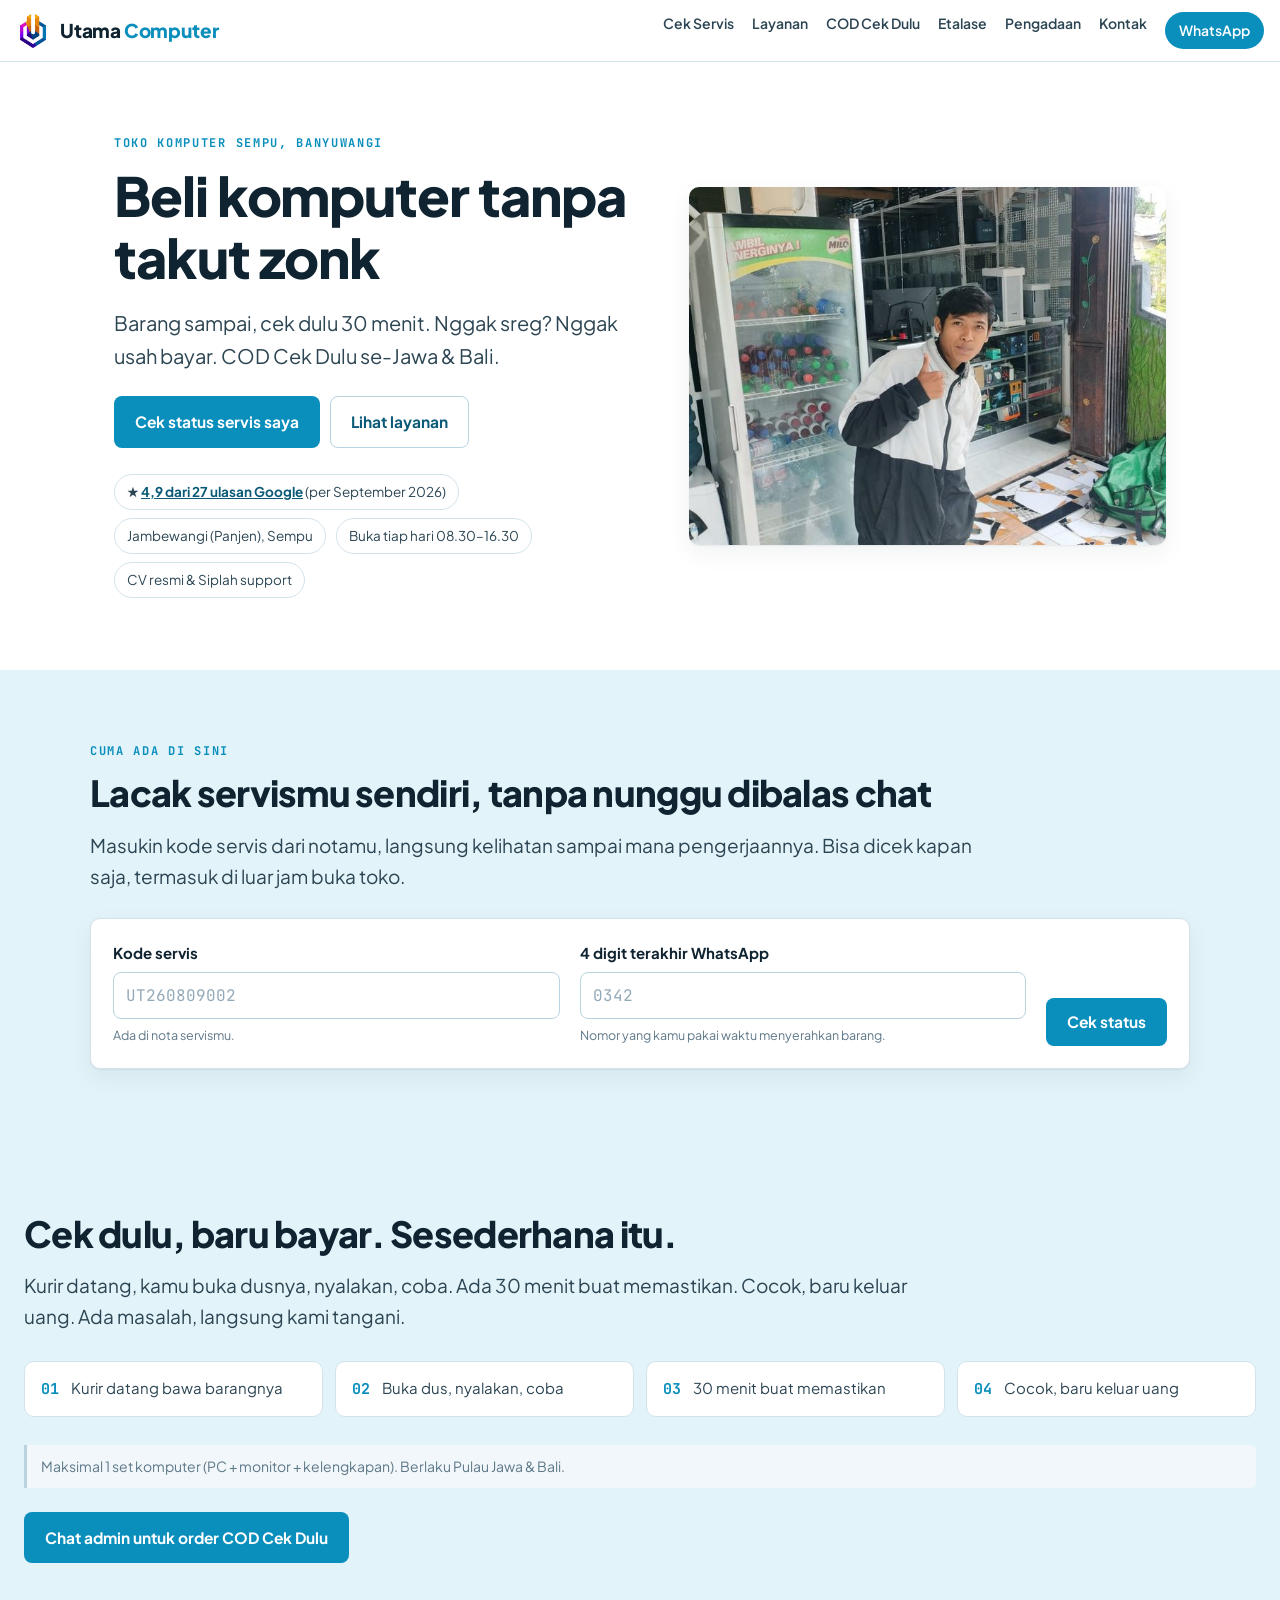
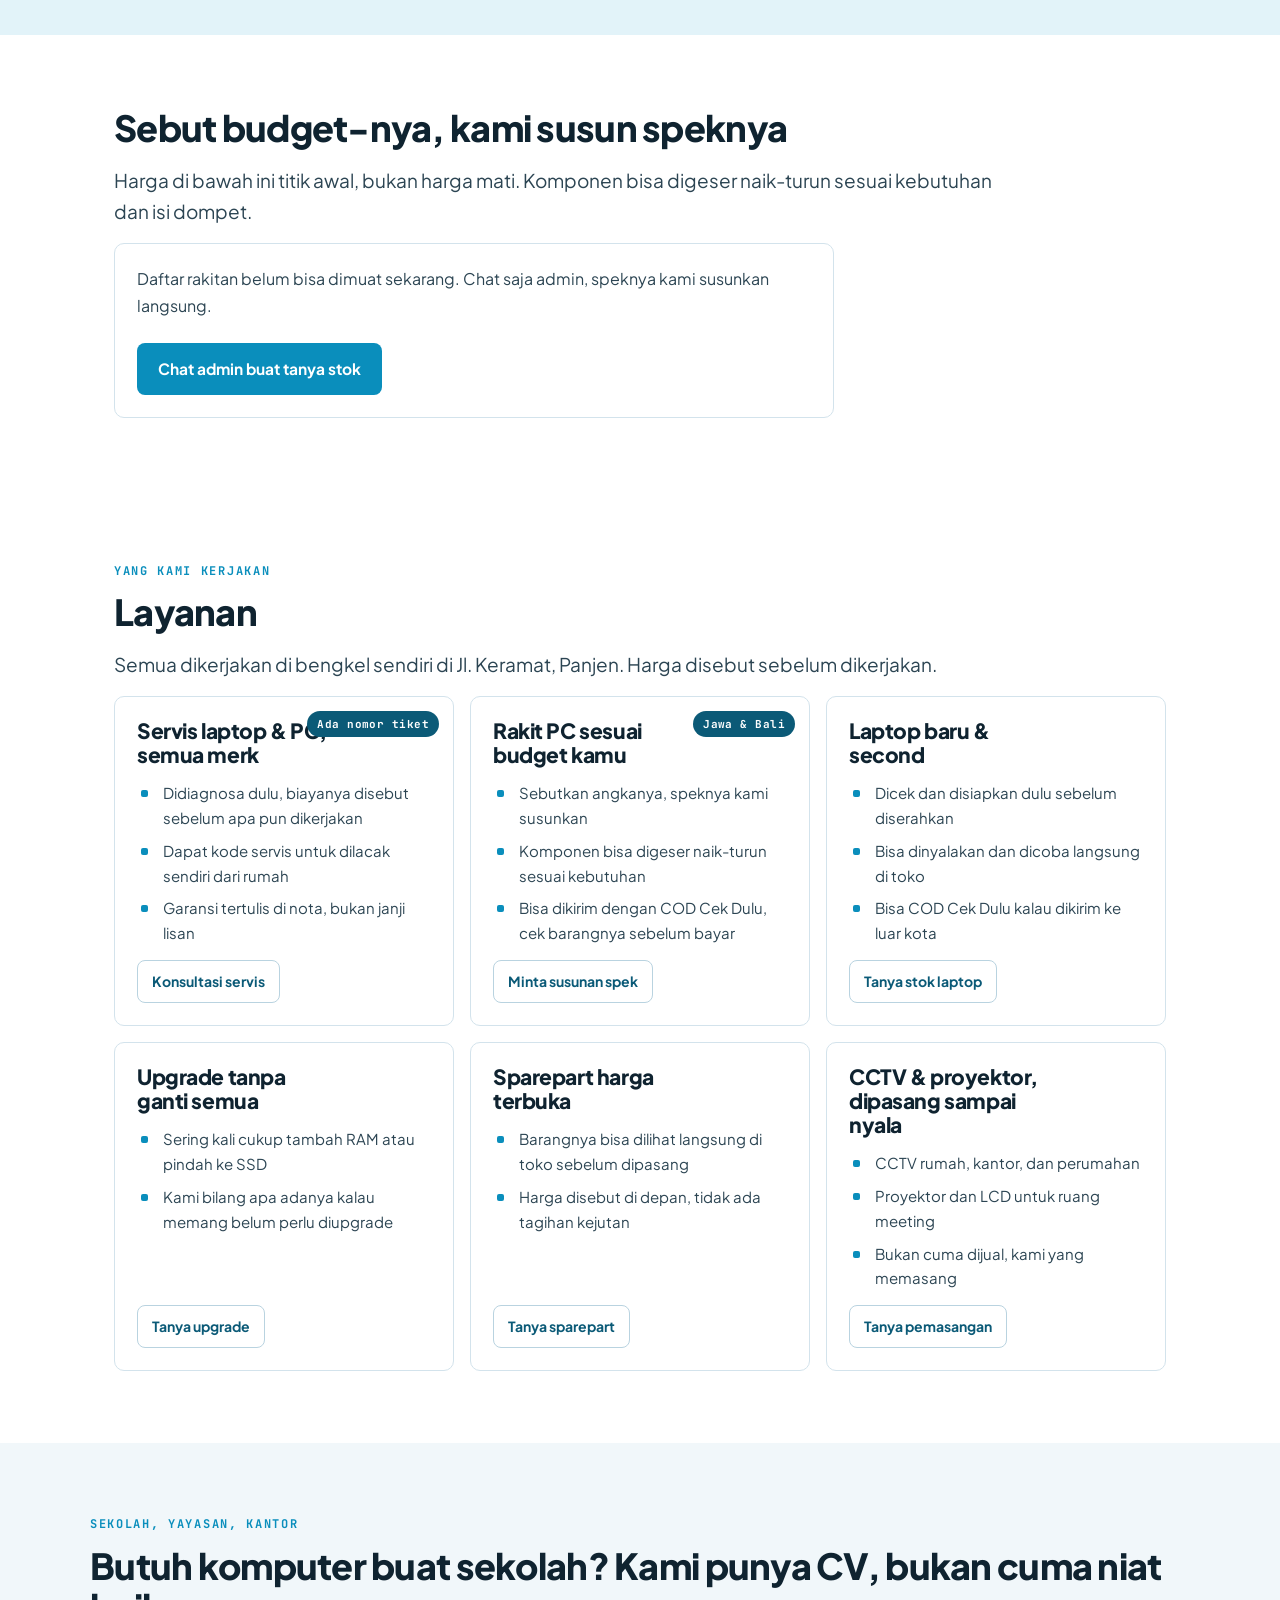
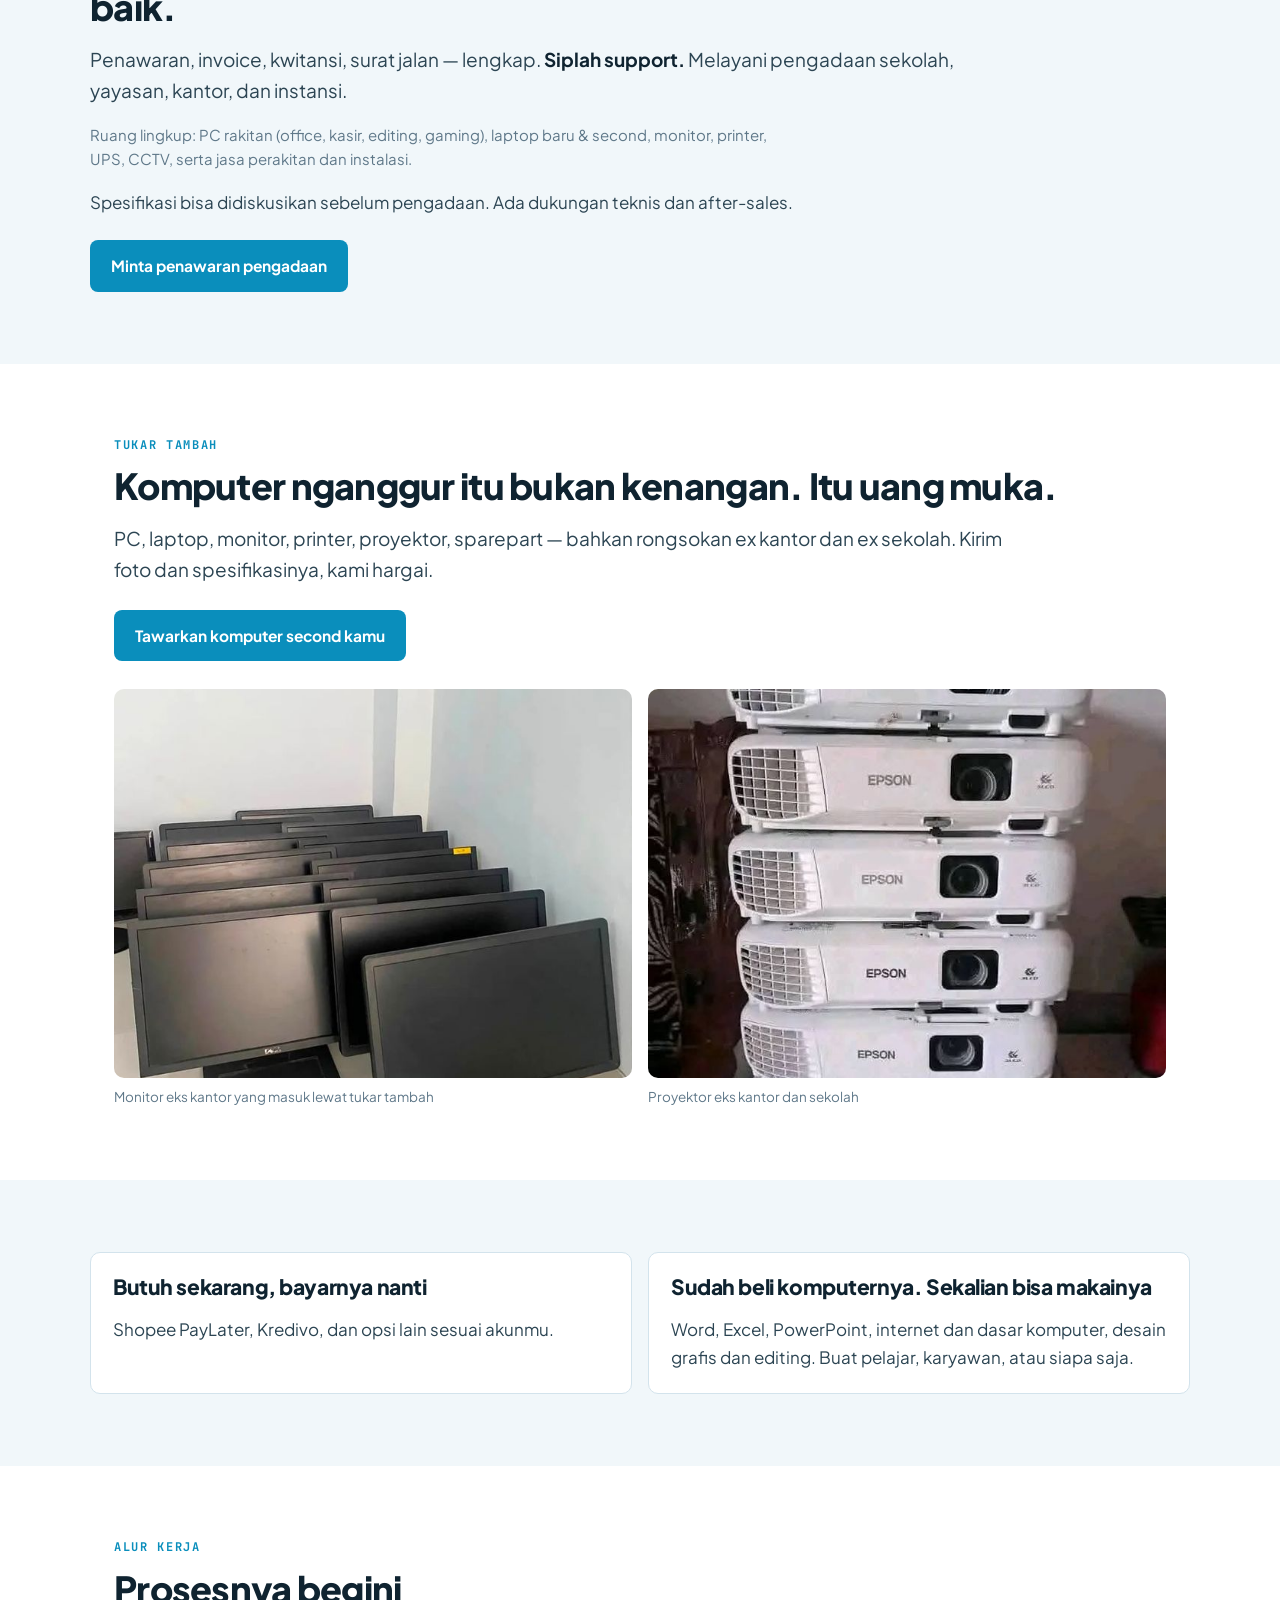
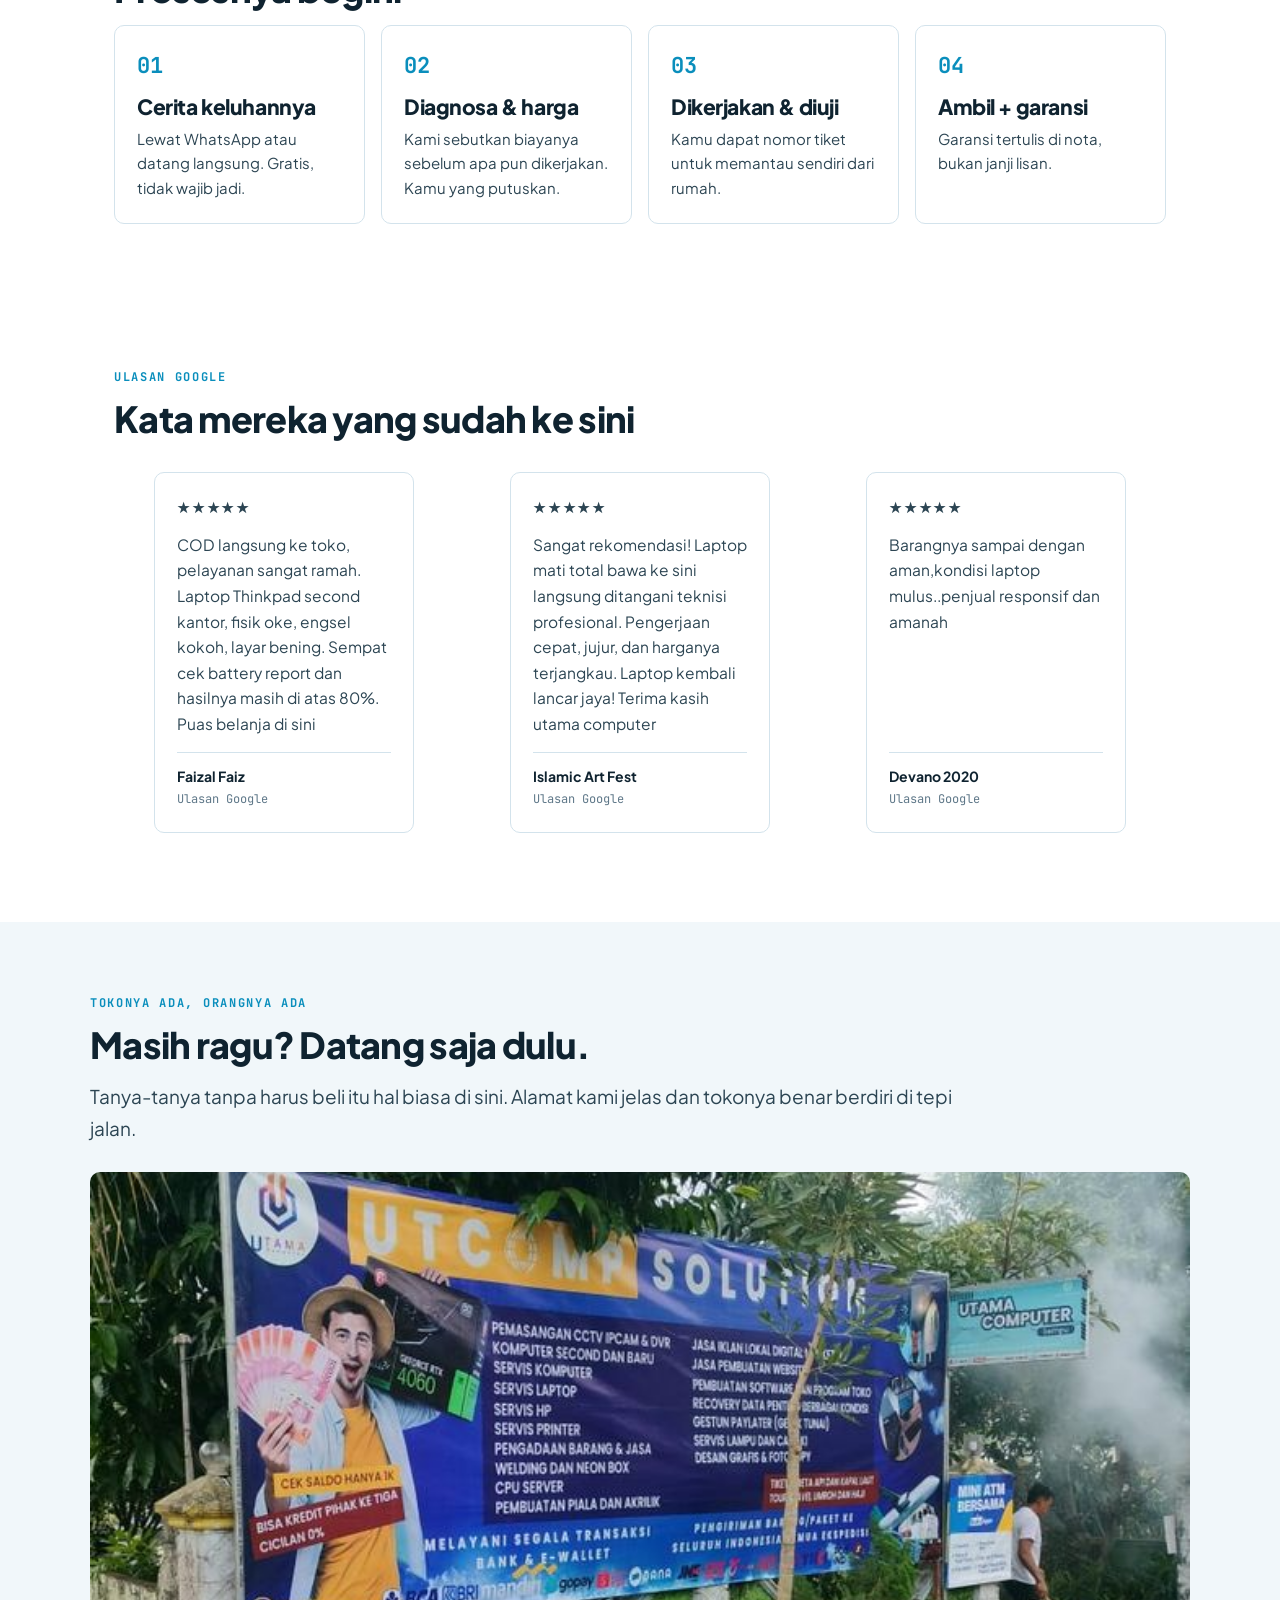
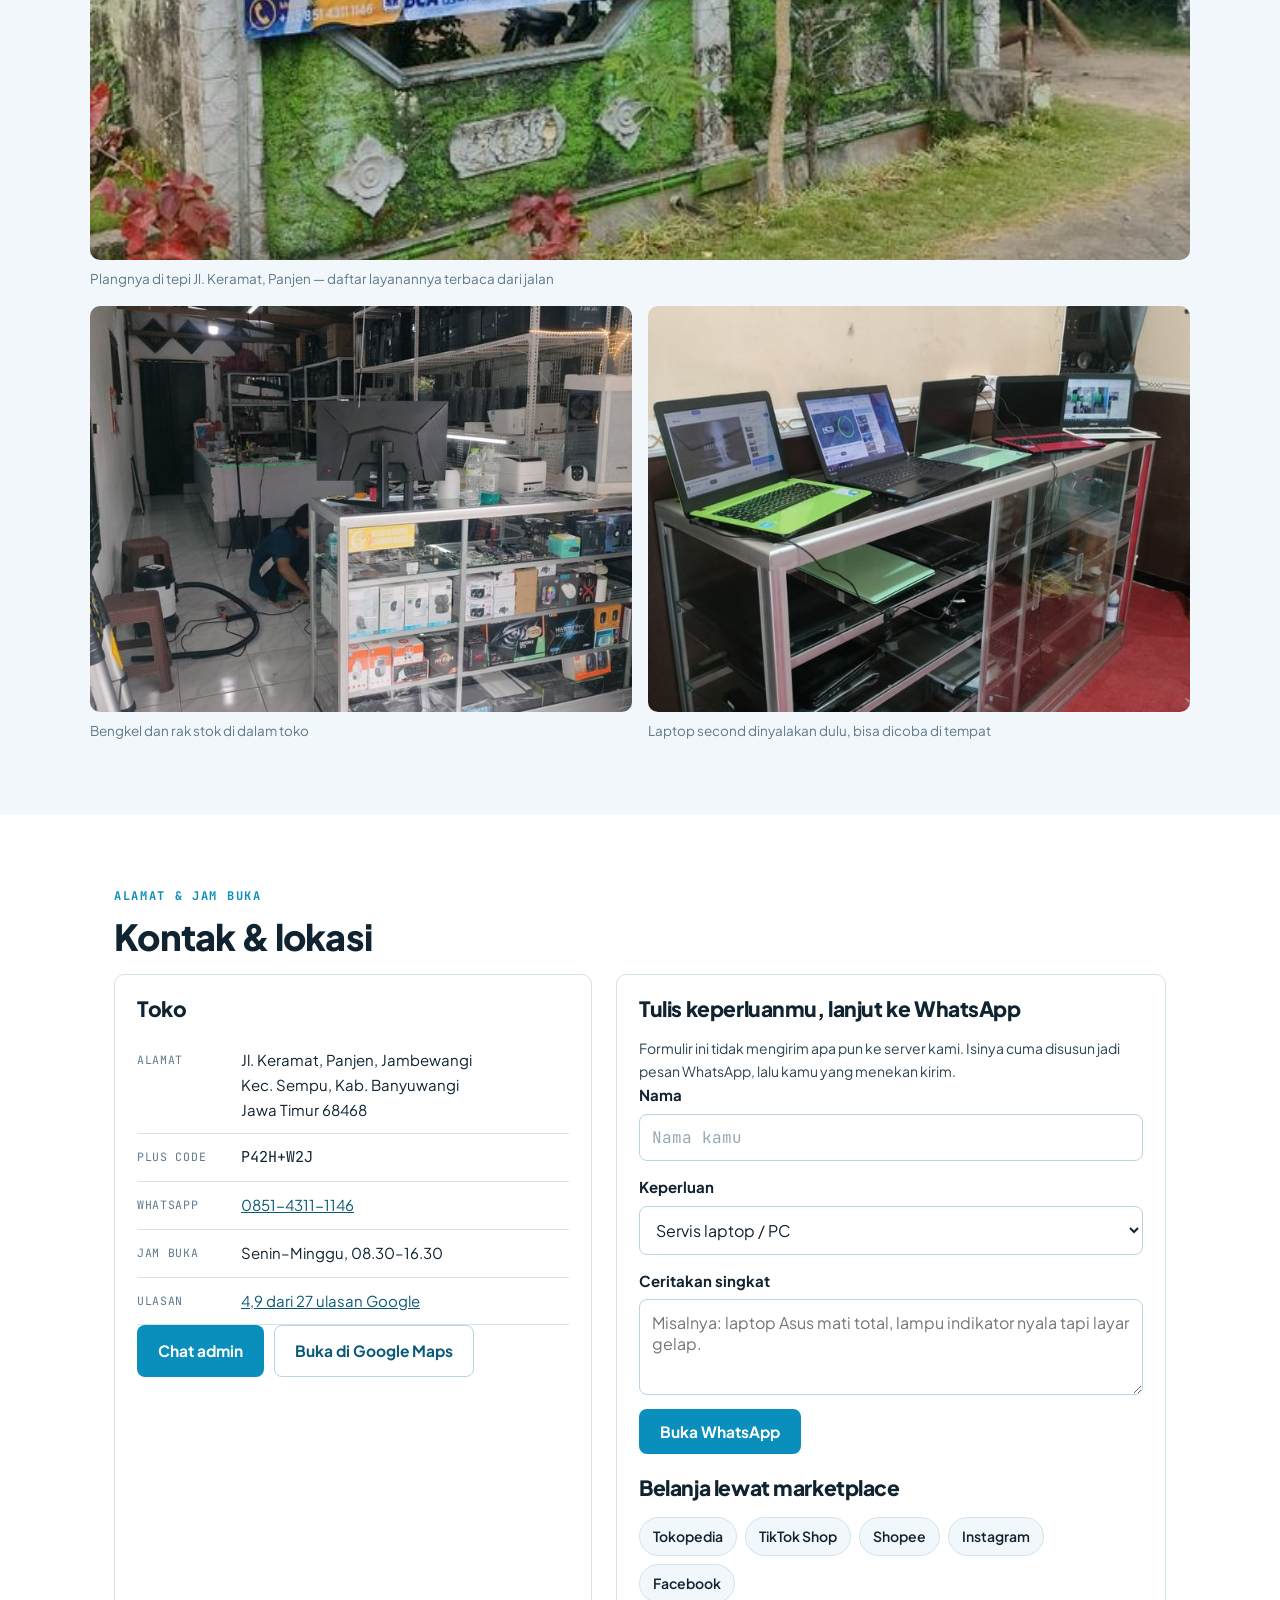
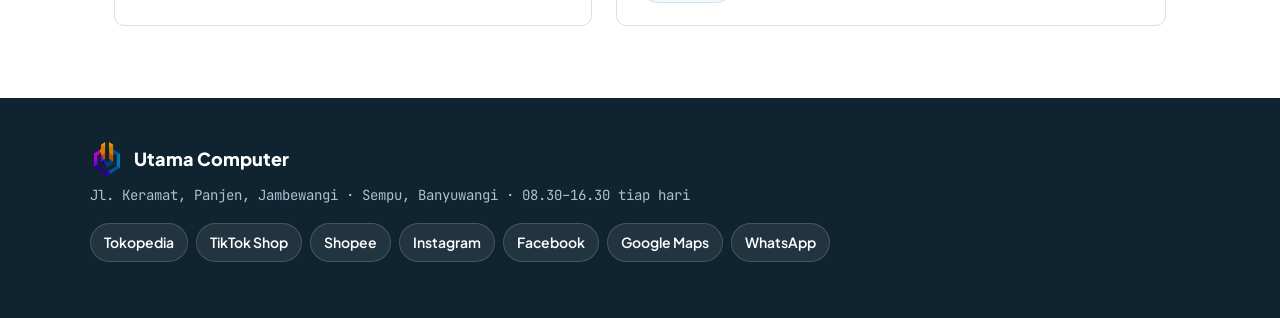
==== commit 99f007ff: "Rombak bagian bawah: label, galeri foto, kontak padat, formulir WhatsApp Tiap bagian sekarang punya " ====
--- a/index.html
+++ b/index.html
@@ -248,20 +248,11 @@
       </article>
 
     </div>
-    <div class="photos">
-      <figure class="shot">
-        <img class="photo" src="img/bengkel.jpg" alt="Bagian dalam toko: meja kerja, rak CPU, dan etalase komponen" width="675" height="900" loading="lazy">
-        <figcaption class="cap">Bengkel dan rak stok di dalam toko</figcaption>
-      </figure>
-      <figure class="shot">
-        <img class="photo" src="img/laptop-second.jpg" alt="Deretan laptop second menyala di atas etalase kaca" width="675" height="900" loading="lazy">
-        <figcaption class="cap">Laptop second dinyalakan dulu, bisa dicoba di tempat</figcaption>
-      </figure>
-    </div>
   </section>
 
   <section id="pengadaan" class="band band-panel">
    <div class="wrap">
+    <span class="label">Sekolah, yayasan, kantor</span>
     <h2>Butuh komputer buat sekolah? Kami punya CV, bukan cuma niat baik.</h2>
     <p class="lead">
       Penawaran, invoice, kwitansi, surat jalan &mdash; lengkap. <strong>Siplah support.</strong>
@@ -279,6 +270,7 @@
   </section>
 
   <section id="tukar-tambah" class="band">
+    <span class="label">Tukar tambah</span>
     <h2>Komputer nganggur itu bukan kenangan. Itu uang muka.</h2>
     <p class="lead">
       PC, laptop, monitor, printer, proyektor, sparepart &mdash; bahkan rongsokan ex kantor
@@ -301,13 +293,13 @@
 
   <section class="band band-panel">
    <div class="wrap">
-    <div class="duo">
-      <article>
-        <h2>Butuh sekarang, bayarnya nanti.</h2>
+    <div class="grid grid-2">
+      <article class="card">
+        <h3>Butuh sekarang, bayarnya nanti</h3>
         <p>Shopee PayLater, Kredivo, dan opsi lain sesuai akunmu.</p>
       </article>
-      <article>
-        <h2>Sudah beli komputernya. Sekalian bisa makainya.</h2>
+      <article class="card">
+        <h3>Sudah beli komputernya. Sekalian bisa makainya</h3>
         <p>Word, Excel, PowerPoint, internet dan dasar komputer, desain grafis dan editing. Buat pelajar, karyawan, atau siapa saja.</p>
       </article>
     </div>
@@ -315,6 +307,7 @@
   </section>
 
   <section id="proses" class="band">
+    <span class="label">Alur kerja</span>
     <h2>Prosesnya begini</h2>
     <ol class="proses">
       <li>
@@ -341,6 +334,7 @@
   </section>
 
   <section id="testimoni" class="band">
+    <span class="label">Ulasan Google</span>
     <h2>Kata mereka yang sudah ke sini</h2>
     <div class="grid">
       <figure class="card quote">
@@ -363,53 +357,100 @@
 
   <section class="band band-panel">
    <div class="wrap">
-    <h2>Masih ragu?</h2>
-    <p class="lead">
-      Datang saja dulu. Tanya-tanya tanpa harus beli itu hal biasa di sini.
-      Alamat kami jelas dan tokonya ada.
-    </p>
-    <div class="photos">
+    <span class="label">Tokonya ada, orangnya ada</span>
+    <h2>Masih ragu? Datang saja dulu.</h2>
+    <p class="lead">
+      Tanya-tanya tanpa harus beli itu hal biasa di sini. Alamat kami jelas
+      dan tokonya benar berdiri di tepi jalan.
+    </p>
+    <div class="mozaik">
+      <figure class="shot besar">
+        <img class="photo" src="img/plang-toko.jpg" alt="Plang besar Utama Computer di tepi jalan, berisi daftar layanan toko" width="675" height="900" loading="lazy">
+        <figcaption class="cap">Plangnya di tepi Jl. Keramat, Panjen &mdash; daftar layanannya terbaca dari jalan</figcaption>
+      </figure>
       <figure class="shot">
-        <img class="photo" src="img/plang-toko.jpg" alt="Plang besar Utama Computer di tepi jalan, berisi daftar layanan toko" width="675" height="900" loading="lazy">
-        <figcaption class="cap">Plangnya di tepi Jl. Keramat, Panjen</figcaption>
+        <img class="photo" src="img/bengkel.jpg" alt="Bagian dalam toko: meja kerja, rak CPU, dan etalase komponen" width="675" height="900" loading="lazy">
+        <figcaption class="cap">Bengkel dan rak stok di dalam toko</figcaption>
       </figure>
       <figure class="shot">
-        <img class="photo" src="img/toko-depan.jpg" alt="Tampak depan toko Utama Computer dengan etalase dan rak CPU terlihat dari luar" width="675" height="900" loading="lazy">
-        <figcaption class="cap">Tampak depan toko</figcaption>
+        <img class="photo" src="img/laptop-second.jpg" alt="Deretan laptop second menyala di atas etalase kaca" width="675" height="900" loading="lazy">
+        <figcaption class="cap">Laptop second dinyalakan dulu, bisa dicoba di tempat</figcaption>
       </figure>
     </div>
    </div>
   </section>
 
   <section id="kontak" class="band">
+    <span class="label">Alamat &amp; jam buka</span>
     <h2>Kontak &amp; lokasi</h2>
-    <div class="grid grid-2">
+    <div class="kontak-grid">
       <article class="card">
         <h3>Toko</h3>
-        <p class="mono">
-          Jl. Keramat, Panjen, Jambewangi<br>
-          Kec. Sempu, Banyuwangi, Jawa Timur 68468<br>
-          Plus Code P42H+W2J<br>
-          Buka tiap hari 08.30&ndash;16.30
-        </p>
-        <p class="mono">
-          Telepon &amp; WhatsApp<br>
-          <a href="tel:+6285143111146">0851-4311-1146</a>
-        </p>
+        <dl class="data-list">
+          <div>
+            <dt>Alamat</dt>
+            <dd>Jl. Keramat, Panjen, Jambewangi<br>Kec. Sempu, Kab. Banyuwangi<br>Jawa Timur 68468</dd>
+          </div>
+          <div>
+            <dt>Plus Code</dt>
+            <dd class="mono">P42H+W2J</dd>
+          </div>
+          <div>
+            <dt>WhatsApp</dt>
+            <dd><a href="tel:+6285143111146">0851-4311-1146</a></dd>
+          </div>
+          <div>
+            <dt>Jam buka</dt>
+            <dd>Senin&ndash;Minggu, 08.30&ndash;16.30</dd>
+          </div>
+          <div>
+            <dt>Ulasan</dt>
+            <dd><a href="https://maps.google.com/?cid=14573424651252202756" target="_blank" rel="noopener">4,9 dari 27 ulasan Google</a></dd>
+          </div>
+        </dl>
         <p class="cta-row">
           <a class="btn btn-primary" href="https://wa.me/6285143111146?text=Halo%20Utama%20Computer.%20saya%20dari%20Sosmed%20mau%20tanya%20produknya.%20Mohon%20dibantu%20ya" target="_blank" rel="noopener">Chat admin</a>
           <a class="btn btn-ghost" href="https://maps.google.com/?cid=14573424651252202756" target="_blank" rel="noopener">Buka di Google Maps</a>
         </p>
       </article>
       <article class="card">
-        <h3>Belanja lewat marketplace</h3>
+        <h3>Tulis keperluanmu, lanjut ke WhatsApp</h3>
+        <p class="kontak-catatan">
+          Formulir ini tidak mengirim apa pun ke server kami. Isinya cuma disusun
+          jadi pesan WhatsApp, lalu kamu yang menekan kirim.
+        </p>
+        <form id="form-wa" class="wa-form" novalidate>
+          <div class="isian">
+            <label for="wa-nama">Nama</label>
+            <input id="wa-nama" name="nama" type="text" autocomplete="name" placeholder="Nama kamu">
+          </div>
+          <div class="isian">
+            <label for="wa-topik">Keperluan</label>
+            <select id="wa-topik" name="topik">
+              <option>Servis laptop / PC</option>
+              <option>Rakit PC</option>
+              <option>Laptop baru / second</option>
+              <option>Sparepart</option>
+              <option>CCTV / proyektor</option>
+              <option>Tukar tambah</option>
+              <option>Pengadaan sekolah / instansi</option>
+              <option>Pelatihan komputer</option>
+              <option>Lainnya</option>
+            </select>
+          </div>
+          <div class="isian">
+            <label for="wa-pesan">Ceritakan singkat</label>
+            <textarea id="wa-pesan" name="pesan" placeholder="Misalnya: laptop Asus mati total, lampu indikator nyala tapi layar gelap."></textarea>
+          </div>
+          <button type="submit" class="btn btn-primary">Buka WhatsApp</button>
+          <p id="wa-galat" class="wa-galat" role="alert" hidden></p>
+        </form>
+
+        <h3 class="h3-sub">Belanja lewat marketplace</h3>
         <ul class="marketplace">
           <li><a href="https://tk.tokopedia.com/ZSaB3tubw/" target="_blank" rel="noopener">Tokopedia</a></li>
           <li><a href="https://vt.tiktok.com/ZSaB3gMnH/?page=Mall" target="_blank" rel="noopener">TikTok Shop</a></li>
           <li><a href="https://shopee.co.id/utcomputer" target="_blank" rel="noopener">Shopee</a></li>
-        </ul>
-        <h3 class="h3-sub">Ikuti kami</h3>
-        <ul class="marketplace">
           <li><a href="https://www.instagram.com/utamacomputersempu/" target="_blank" rel="noopener">Instagram</a></li>
           <li><a href="https://www.facebook.com/people/Utama-Computer-Sempu/61568482865484/" target="_blank" rel="noopener">Facebook</a></li>
         </ul>
@@ -420,9 +461,10 @@
 </main>
 
 <footer class="footer">
+ <div class="footer-isi">
   <p class="brand-foot">
     <img src="img/logo-mark.png" alt="" width="256" height="256" loading="lazy" class="brand-mark">
-    UTAMA COMPUTER
+    Utama Computer
   </p>
   <p class="mono">Jl. Keramat, Panjen, Jambewangi &middot; Sempu, Banyuwangi &middot; 08.30&ndash;16.30 tiap hari</p>
   <ul class="marketplace marketplace-foot">
@@ -434,6 +476,7 @@
     <li><a href="https://maps.google.com/?cid=14573424651252202756" target="_blank" rel="noopener">Google Maps</a></li>
     <li><a href="https://wa.me/6285143111146?text=Halo%20Utama%20Computer.%20saya%20dari%20Sosmed%20mau%20tanya%20produknya.%20Mohon%20dibantu%20ya" target="_blank" rel="noopener">WhatsApp</a></li>
   </ul>
+ </div>
 </footer>
 
 </body>
--- a/style.css
+++ b/style.css
@@ -716,6 +716,30 @@
 
 .marketplace a:hover { border-color: var(--biru); color: var(--biru-gelap); }
 
+.kontak-catatan { font-size: 14px; color: var(--redup); }
+
+.wa-form { display: grid; gap: 14px; margin-bottom: 8px; }
+
+.wa-form button { justify-self: start; }
+
+.wa-galat {
+  margin: 0;
+  font-size: 14px;
+  font-weight: 600;
+  color: #9a3412;
+}
+
+/* mozaik foto */
+
+.mozaik {
+  display: grid;
+  gap: 16px;
+  grid-template-columns: 1fr;
+  margin-top: 28px;
+}
+
+.mozaik .besar .photo { aspect-ratio: 16 / 10; }
+
 /* footer */
 
 .footer {
@@ -764,7 +788,10 @@
   .servis-form button { height: 48px; }
   .timeline { grid-template-columns: repeat(4, 1fr); }
   .tl-tanda { display: none; }
-  .kontak-grid { grid-template-columns: 1.1fr 1fr; gap: 24px; }
+  .kontak-grid { grid-template-columns: 1fr 1.15fr; gap: 24px; }
+  .grid-2 { grid-template-columns: repeat(2, 1fr); }
+  .mozaik { grid-template-columns: repeat(2, 1fr); }
+  .mozaik .besar { grid-column: 1 / -1; }
 }
 
 @media (min-width: 1000px) {
@@ -775,6 +802,7 @@
     align-items: center;
   }
   .grid { grid-template-columns: repeat(3, 1fr); }
+  .grid-2 { grid-template-columns: repeat(2, 1fr); }
   .layanan-grid { grid-template-columns: repeat(3, 1fr); }
   .proses { grid-template-columns: repeat(4, 1fr); }
   .cod-steps { grid-template-columns: repeat(4, 1fr); }
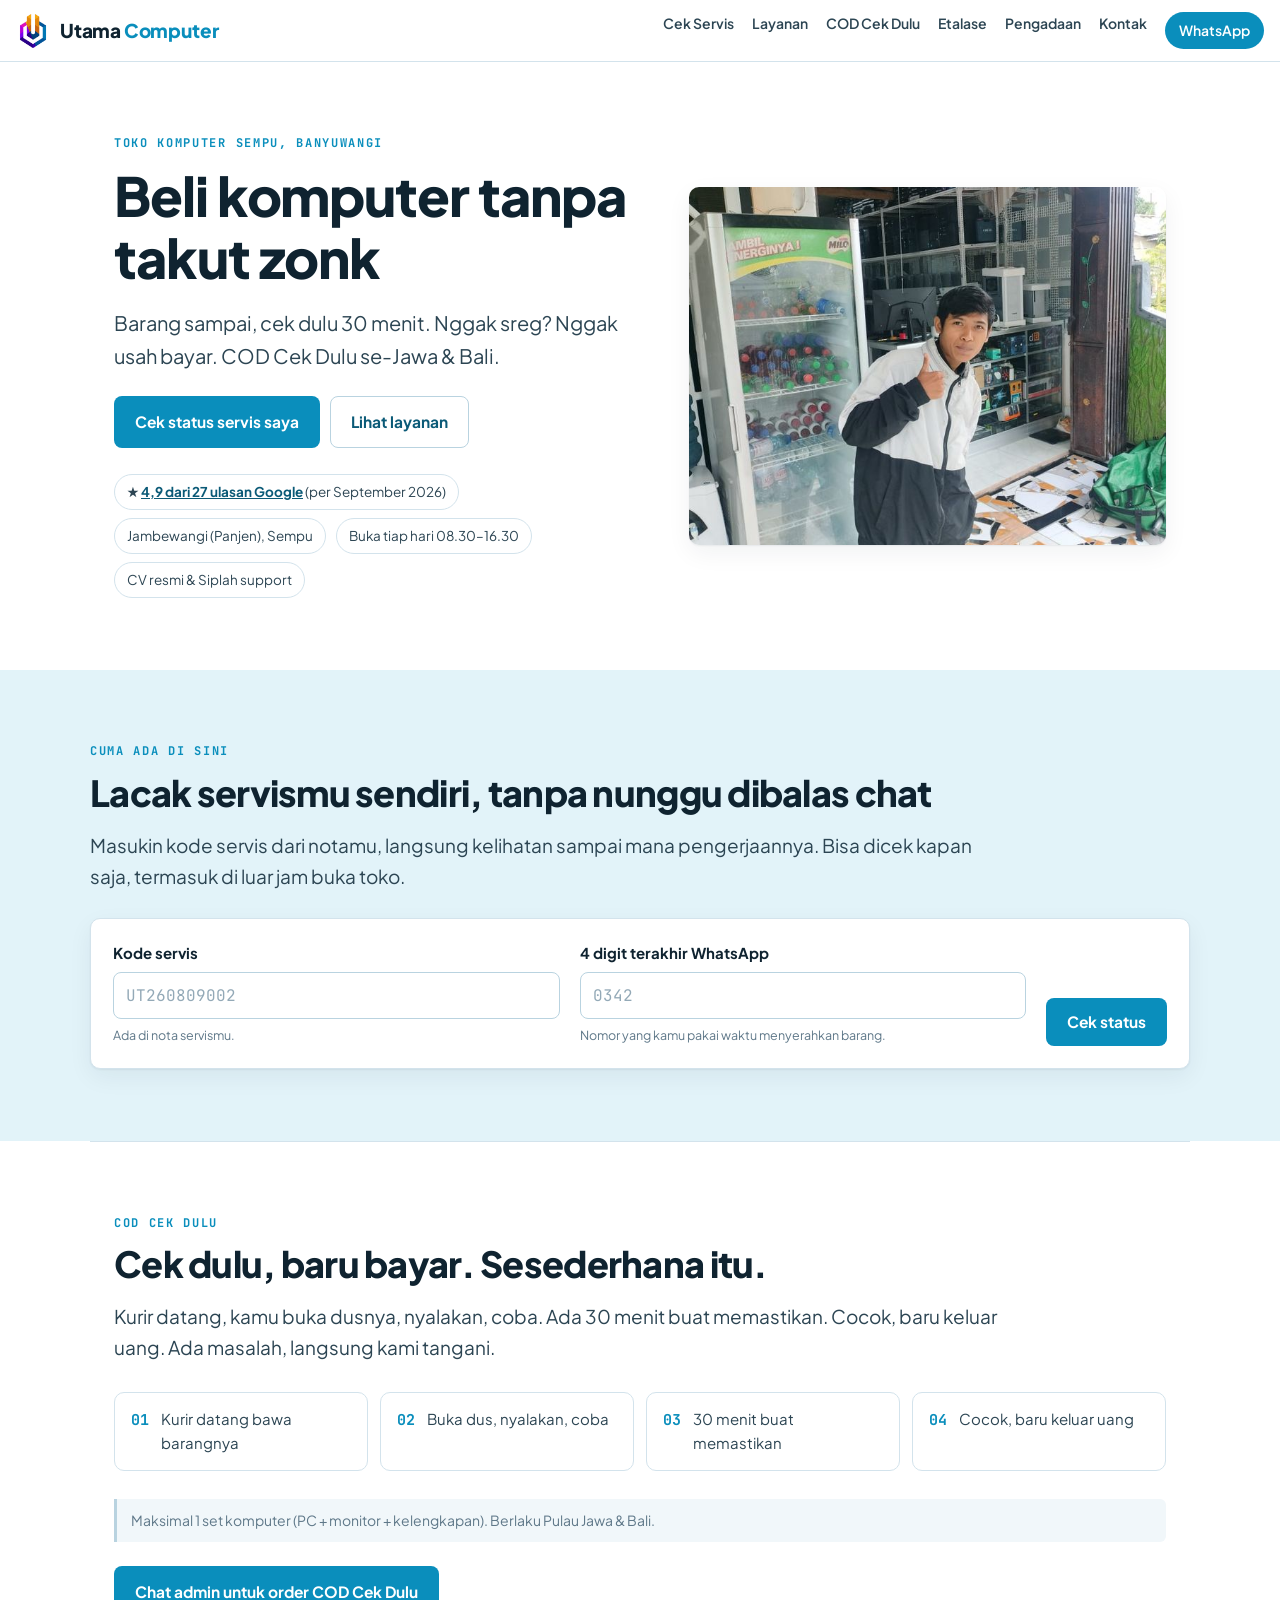
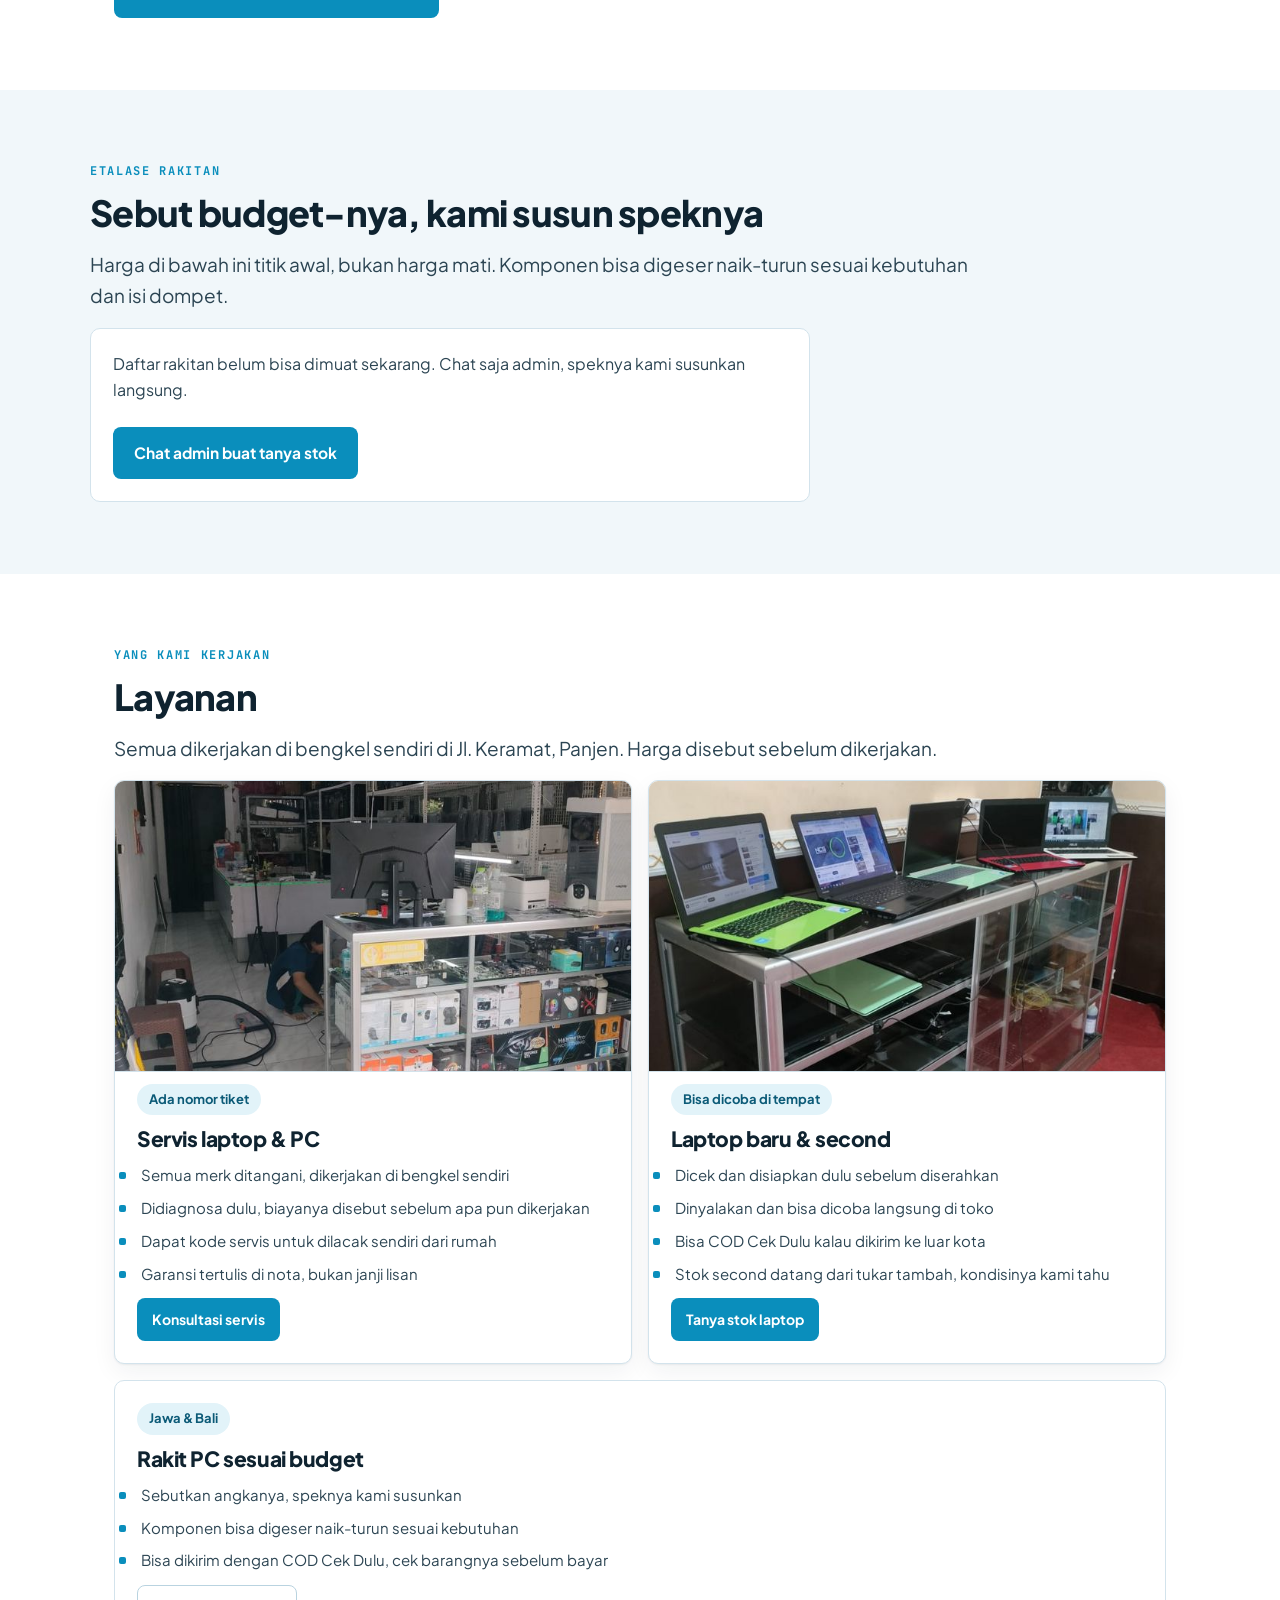
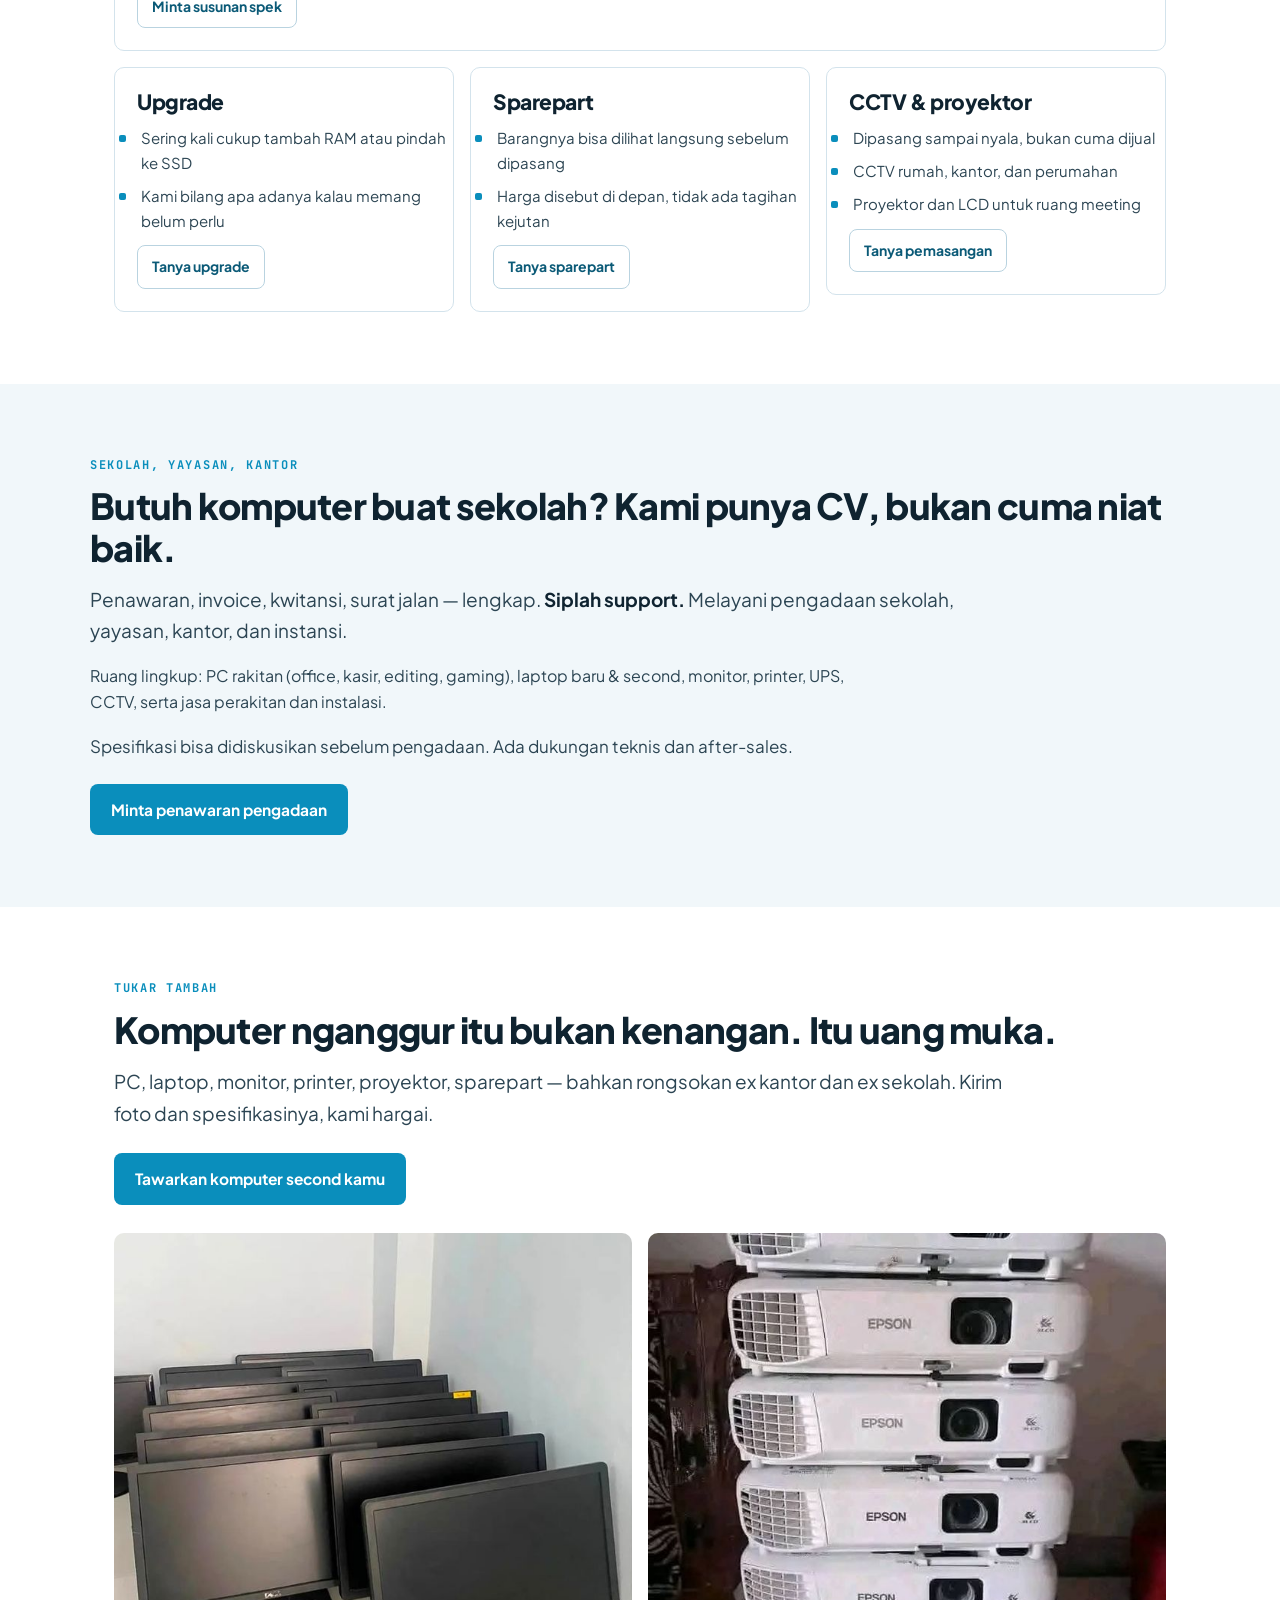
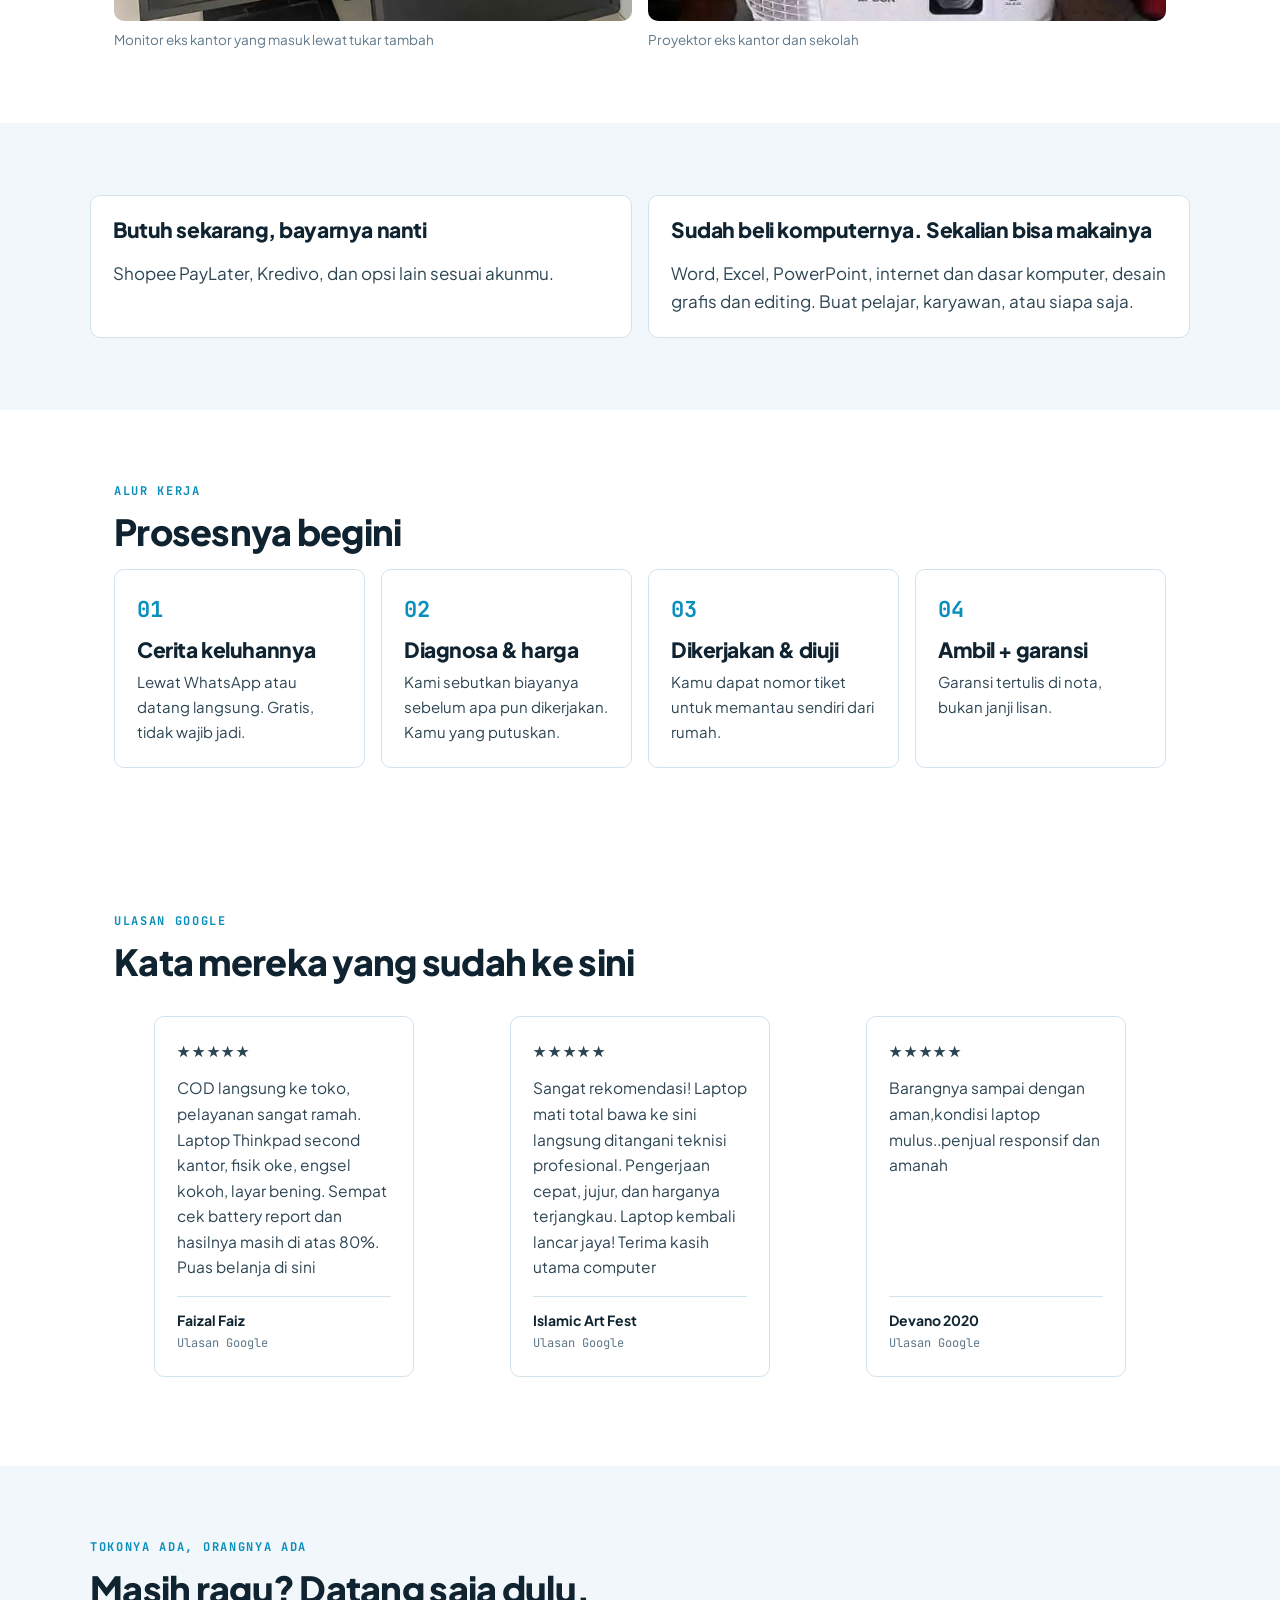
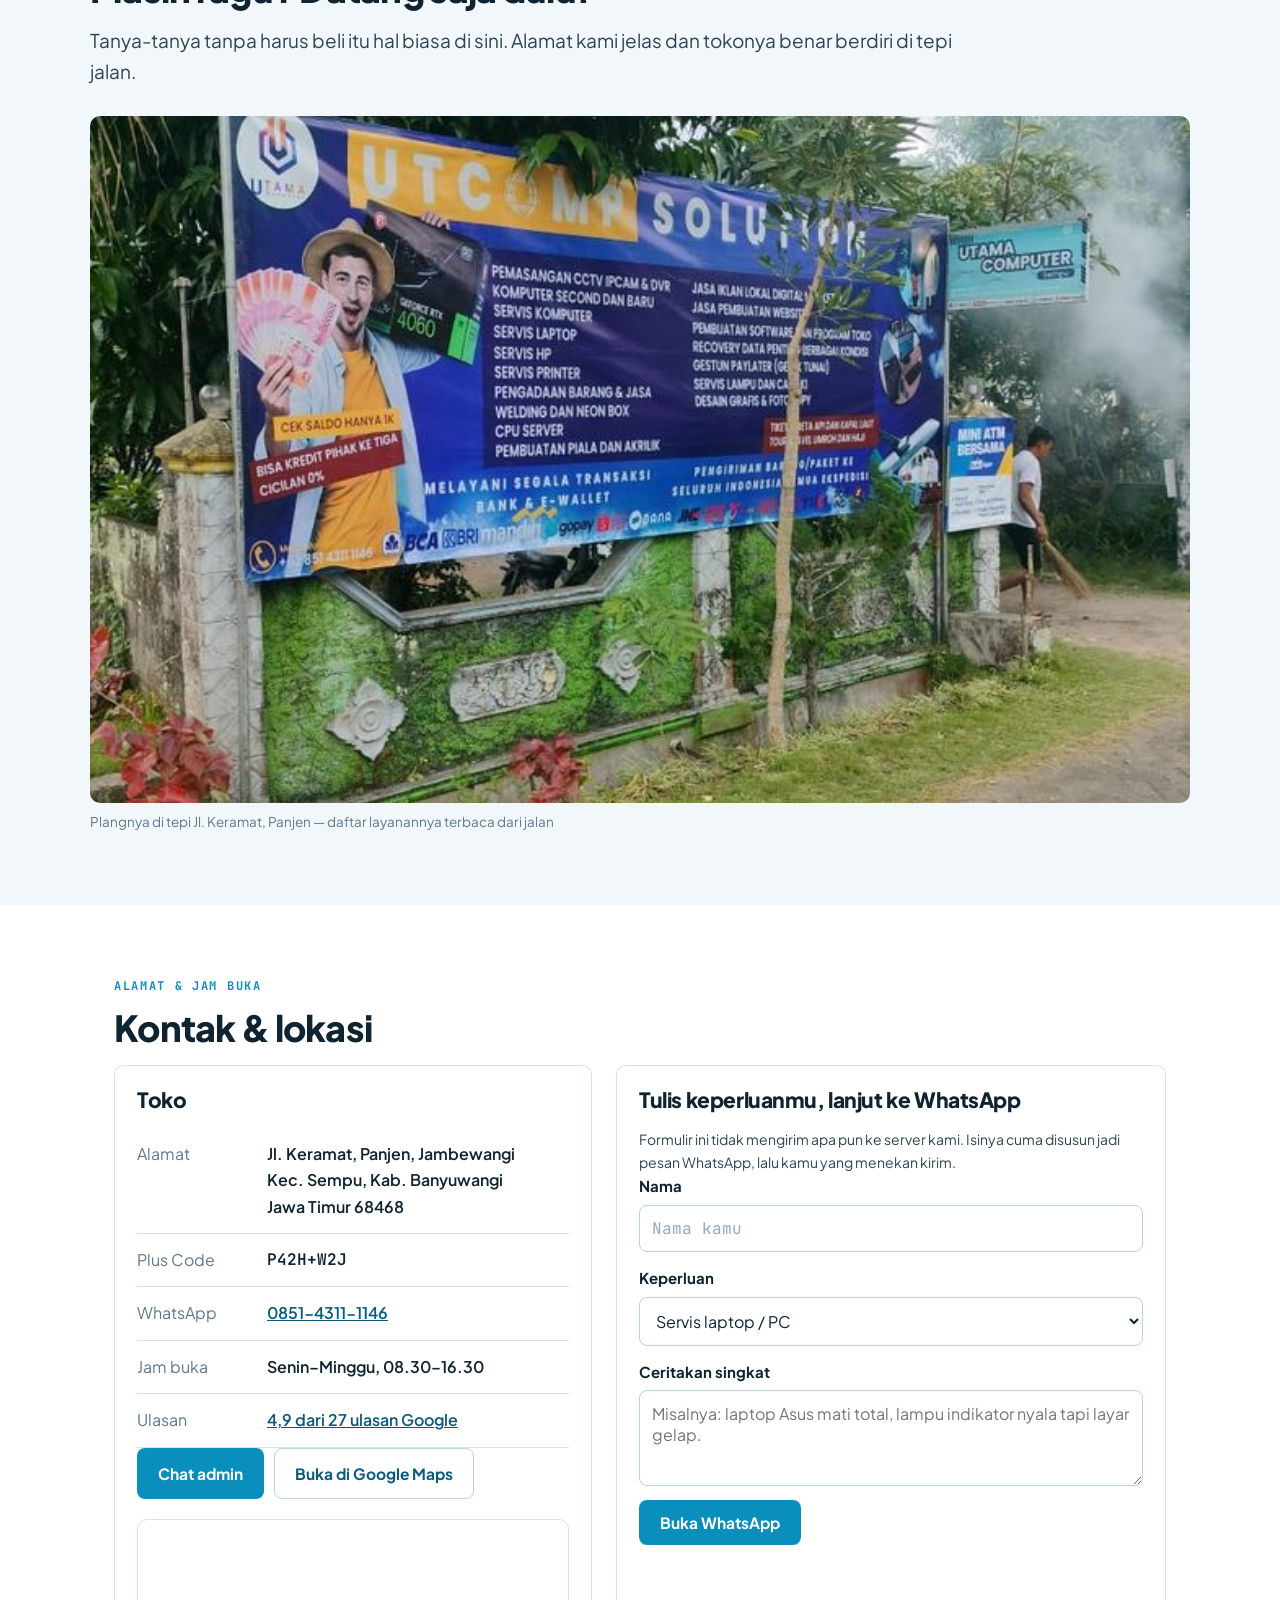
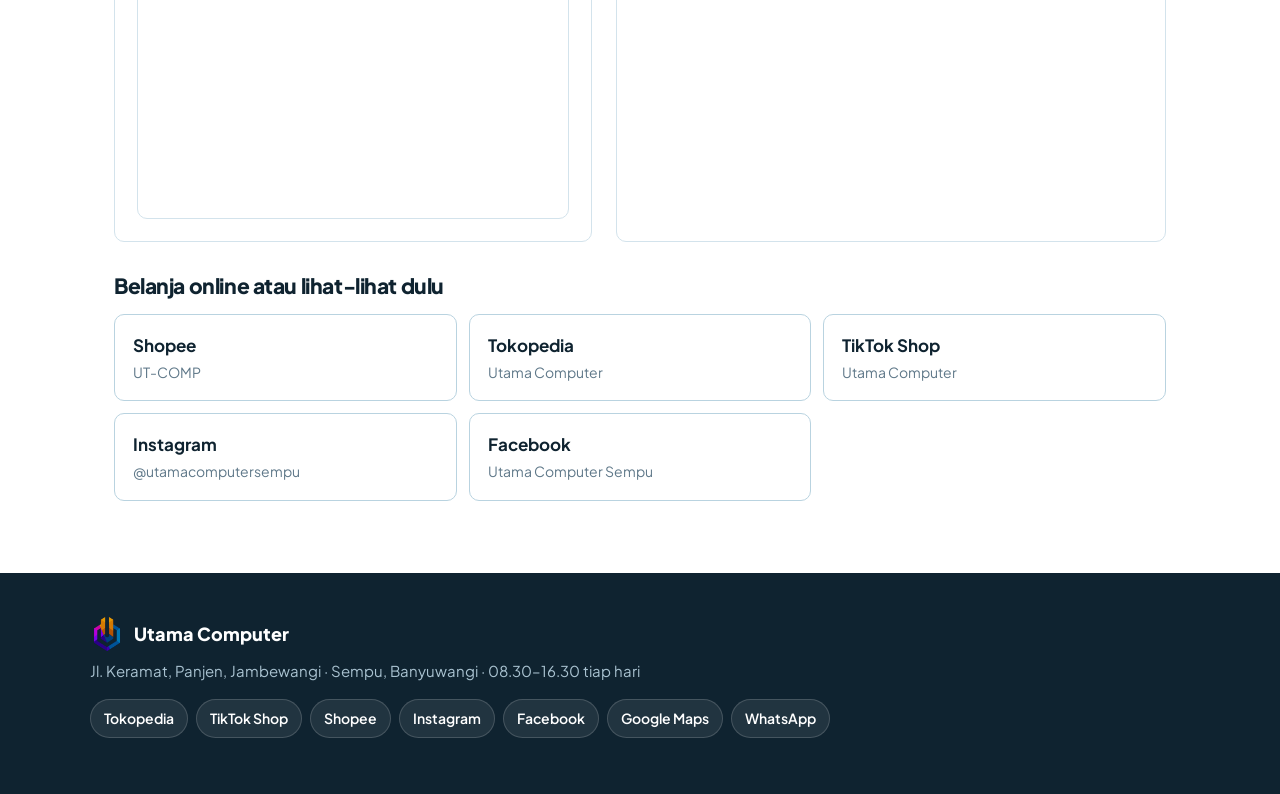
==== commit d0711347: "Buang tekstur dasbor, beri bobot berbeda pada kartu layanan Label huruf kapital mungil dengan nilai " ====
--- a/index.html
+++ b/index.html
@@ -146,7 +146,8 @@
    </div>
   </section>
 
-  <section id="cod" class="band band-accent">
+  <section id="cod" class="band band-garis">
+    <span class="label">COD Cek Dulu</span>
     <h2>Cek dulu, baru bayar. Sesederhana itu.</h2>
     <p class="lead">
       Kurir datang, kamu buka dusnya, nyalakan, coba. Ada 30 menit buat memastikan.
@@ -164,15 +165,18 @@
     </p>
   </section>
 
-  <section id="etalase" class="band">
+  <section id="etalase" class="band band-panel">
+   <div class="wrap">
+    <span class="label">Etalase rakitan</span>
     <h2>Sebut budget-nya, kami susun speknya</h2>
     <p class="lead">
       Harga di bawah ini titik awal, bukan harga mati. Komponen bisa digeser
       naik-turun sesuai kebutuhan dan isi dompet.
     </p>
     <div id="etalase-isi" class="etalase-isi">
-      <p class="mono etalase-memuat">Memuat daftar rakitan&hellip;</p>
-    </div>
+      <p class="etalase-memuat">Memuat daftar rakitan&hellip;</p>
+    </div>
+   </div>
   </section>
 
   <section id="layanan" class="band">
@@ -181,21 +185,37 @@
     <p class="lead">Semua dikerjakan di bengkel sendiri di Jl. Keramat, Panjen. Harga disebut sebelum dikerjakan.</p>
     <div class="layanan-grid">
 
-      <article class="card layanan">
+      <article class="card layanan layanan-utama besar">
+        <img class="layanan-foto" src="img/bengkel.jpg" alt="Bagian dalam toko: meja kerja, rak CPU, dan etalase komponen" width="675" height="900" loading="lazy">
         <span class="pita">Ada nomor tiket</span>
-        <h3>Servis laptop &amp; PC, semua merk</h3>
-        <ul class="poin">
+        <h3>Servis laptop &amp; PC</h3>
+        <ul class="poin">
+          <li>Semua merk ditangani, dikerjakan di bengkel sendiri</li>
           <li>Didiagnosa dulu, biayanya disebut sebelum apa pun dikerjakan</li>
           <li>Dapat kode servis untuk dilacak sendiri dari rumah</li>
           <li>Garansi tertulis di nota, bukan janji lisan</li>
         </ul>
-        <a class="btn btn-ghost btn-kecil" target="_blank" rel="noopener"
+        <a class="btn btn-primary btn-kecil" target="_blank" rel="noopener"
            href="https://wa.me/6285143111146?text=Halo%20Utama%20Computer%2C%20saya%20mau%20SERVIS.%0APerangkat%3A%20%28Laptop%2FPC%29%0AMerk%3A%20%0AKeluhan%3A%20">Konsultasi servis</a>
       </article>
 
-      <article class="card layanan">
+      <article class="card layanan layanan-utama besar">
+        <img class="layanan-foto" src="img/laptop-second.jpg" alt="Deretan laptop second menyala di atas etalase kaca" width="675" height="900" loading="lazy">
+        <span class="pita">Bisa dicoba di tempat</span>
+        <h3>Laptop baru &amp; second</h3>
+        <ul class="poin">
+          <li>Dicek dan disiapkan dulu sebelum diserahkan</li>
+          <li>Dinyalakan dan bisa dicoba langsung di toko</li>
+          <li>Bisa COD Cek Dulu kalau dikirim ke luar kota</li>
+          <li>Stok second datang dari tukar tambah, kondisinya kami tahu</li>
+        </ul>
+        <a class="btn btn-primary btn-kecil" target="_blank" rel="noopener"
+           href="https://wa.me/6285143111146?text=Halo%20Utama%20Computer%2C%20saya%20mau%20tanya%20LAPTOP.%0AKebutuhan%3A%20%0ABudget%3A%20">Tanya stok laptop</a>
+      </article>
+
+      <article class="card layanan sedang">
         <span class="pita">Jawa &amp; Bali</span>
-        <h3>Rakit PC sesuai budget kamu</h3>
+        <h3>Rakit PC sesuai budget</h3>
         <ul class="poin">
           <li>Sebutkan angkanya, speknya kami susunkan</li>
           <li>Komponen bisa digeser naik-turun sesuai kebutuhan</li>
@@ -206,30 +226,19 @@
       </article>
 
       <article class="card layanan">
-        <h3>Laptop baru &amp; second</h3>
-        <ul class="poin">
-          <li>Dicek dan disiapkan dulu sebelum diserahkan</li>
-          <li>Bisa dinyalakan dan dicoba langsung di toko</li>
-          <li>Bisa COD Cek Dulu kalau dikirim ke luar kota</li>
-        </ul>
-        <a class="btn btn-ghost btn-kecil" target="_blank" rel="noopener"
-           href="https://wa.me/6285143111146?text=Halo%20Utama%20Computer%2C%20saya%20mau%20tanya%20LAPTOP.%0AKebutuhan%3A%20%0ABudget%3A%20">Tanya stok laptop</a>
-      </article>
-
-      <article class="card layanan">
-        <h3>Upgrade tanpa ganti semua</h3>
+        <h3>Upgrade</h3>
         <ul class="poin">
           <li>Sering kali cukup tambah RAM atau pindah ke SSD</li>
-          <li>Kami bilang apa adanya kalau memang belum perlu diupgrade</li>
+          <li>Kami bilang apa adanya kalau memang belum perlu</li>
         </ul>
         <a class="btn btn-ghost btn-kecil" target="_blank" rel="noopener"
            href="https://wa.me/6285143111146?text=Halo%20Utama%20Computer%2C%20saya%20mau%20UPGRADE.%0APerangkat%3A%20%0ASpek%20sekarang%3A%20">Tanya upgrade</a>
       </article>
 
       <article class="card layanan">
-        <h3>Sparepart harga terbuka</h3>
-        <ul class="poin">
-          <li>Barangnya bisa dilihat langsung di toko sebelum dipasang</li>
+        <h3>Sparepart</h3>
+        <ul class="poin">
+          <li>Barangnya bisa dilihat langsung sebelum dipasang</li>
           <li>Harga disebut di depan, tidak ada tagihan kejutan</li>
         </ul>
         <a class="btn btn-ghost btn-kecil" target="_blank" rel="noopener"
@@ -237,11 +246,11 @@
       </article>
 
       <article class="card layanan">
-        <h3>CCTV &amp; proyektor, dipasang sampai nyala</h3>
-        <ul class="poin">
+        <h3>CCTV &amp; proyektor</h3>
+        <ul class="poin">
+          <li>Dipasang sampai nyala, bukan cuma dijual</li>
           <li>CCTV rumah, kantor, dan perumahan</li>
           <li>Proyektor dan LCD untuk ruang meeting</li>
-          <li>Bukan cuma dijual, kami yang memasang</li>
         </ul>
         <a class="btn btn-ghost btn-kecil" target="_blank" rel="noopener"
            href="https://wa.me/6285143111146?text=Halo%20Utama%20Computer%2C%20saya%20mau%20tanya%20CCTV%2FPROYEKTOR.%0ALokasi%20pemasangan%3A%20%0AKebutuhan%3A%20">Tanya pemasangan</a>
@@ -368,14 +377,6 @@
         <img class="photo" src="img/plang-toko.jpg" alt="Plang besar Utama Computer di tepi jalan, berisi daftar layanan toko" width="675" height="900" loading="lazy">
         <figcaption class="cap">Plangnya di tepi Jl. Keramat, Panjen &mdash; daftar layanannya terbaca dari jalan</figcaption>
       </figure>
-      <figure class="shot">
-        <img class="photo" src="img/bengkel.jpg" alt="Bagian dalam toko: meja kerja, rak CPU, dan etalase komponen" width="675" height="900" loading="lazy">
-        <figcaption class="cap">Bengkel dan rak stok di dalam toko</figcaption>
-      </figure>
-      <figure class="shot">
-        <img class="photo" src="img/laptop-second.jpg" alt="Deretan laptop second menyala di atas etalase kaca" width="675" height="900" loading="lazy">
-        <figcaption class="cap">Laptop second dinyalakan dulu, bisa dicoba di tempat</figcaption>
-      </figure>
     </div>
    </div>
   </section>
@@ -412,6 +413,9 @@
           <a class="btn btn-primary" href="https://wa.me/6285143111146?text=Halo%20Utama%20Computer.%20saya%20dari%20Sosmed%20mau%20tanya%20produknya.%20Mohon%20dibantu%20ya" target="_blank" rel="noopener">Chat admin</a>
           <a class="btn btn-ghost" href="https://maps.google.com/?cid=14573424651252202756" target="_blank" rel="noopener">Buka di Google Maps</a>
         </p>
+        <iframe class="peta" title="Peta lokasi Utama Computer di Jl. Keramat, Panjen, Sempu"
+                src="https://maps.google.com/maps?q=-8.2975433,114.1277941&amp;z=16&amp;output=embed"
+                width="600" height="380" loading="lazy" referrerpolicy="no-referrer-when-downgrade"></iframe>
       </article>
       <article class="card">
         <h3>Tulis keperluanmu, lanjut ke WhatsApp</h3>
@@ -446,15 +450,23 @@
           <p id="wa-galat" class="wa-galat" role="alert" hidden></p>
         </form>
 
-        <h3 class="h3-sub">Belanja lewat marketplace</h3>
-        <ul class="marketplace">
-          <li><a href="https://tk.tokopedia.com/ZSaB3tubw/" target="_blank" rel="noopener">Tokopedia</a></li>
-          <li><a href="https://vt.tiktok.com/ZSaB3gMnH/?page=Mall" target="_blank" rel="noopener">TikTok Shop</a></li>
-          <li><a href="https://shopee.co.id/utcomputer" target="_blank" rel="noopener">Shopee</a></li>
-          <li><a href="https://www.instagram.com/utamacomputersempu/" target="_blank" rel="noopener">Instagram</a></li>
-          <li><a href="https://www.facebook.com/people/Utama-Computer-Sempu/61568482865484/" target="_blank" rel="noopener">Facebook</a></li>
-        </ul>
-      </article>
+      </article>
+    </div>
+
+    <div class="kanal">
+      <h3>Belanja online atau lihat-lihat dulu</h3>
+      <ul class="kanal-list">
+        <li><a href="https://shopee.co.id/utcomputer" target="_blank" rel="noopener">
+          <strong>Shopee</strong><span>UT-COMP</span></a></li>
+        <li><a href="https://tk.tokopedia.com/ZSaB3tubw/" target="_blank" rel="noopener">
+          <strong>Tokopedia</strong><span>Utama Computer</span></a></li>
+        <li><a href="https://vt.tiktok.com/ZSaB3gMnH/?page=Mall" target="_blank" rel="noopener">
+          <strong>TikTok Shop</strong><span>Utama Computer</span></a></li>
+        <li><a href="https://www.instagram.com/utamacomputersempu/" target="_blank" rel="noopener">
+          <strong>Instagram</strong><span>@utamacomputersempu</span></a></li>
+        <li><a href="https://www.facebook.com/people/Utama-Computer-Sempu/61568482865484/" target="_blank" rel="noopener">
+          <strong>Facebook</strong><span>Utama Computer Sempu</span></a></li>
+      </ul>
     </div>
   </section>
 
@@ -466,7 +478,7 @@
     <img src="img/logo-mark.png" alt="" width="256" height="256" loading="lazy" class="brand-mark">
     Utama Computer
   </p>
-  <p class="mono">Jl. Keramat, Panjen, Jambewangi &middot; Sempu, Banyuwangi &middot; 08.30&ndash;16.30 tiap hari</p>
+  <p class="footer-alamat">Jl. Keramat, Panjen, Jambewangi &middot; Sempu, Banyuwangi &middot; 08.30&ndash;16.30 tiap hari</p>
   <ul class="marketplace marketplace-foot">
     <li><a href="https://tk.tokopedia.com/ZSaB3tubw/" target="_blank" rel="noopener">Tokopedia</a></li>
     <li><a href="https://vt.tiktok.com/ZSaB3gMnH/?page=Mall" target="_blank" rel="noopener">TikTok Shop</a></li>
--- a/style.css
+++ b/style.css
@@ -175,7 +175,7 @@
 
 .mono { font-family: var(--mono); font-size: 14px; }
 
-.mono-list { font-size: 15px; color: var(--redup); max-width: 64ch; }
+.mono-list { font-size: 16px; color: var(--teks); max-width: 64ch; }
 
 /* baris kepercayaan */
 
@@ -269,10 +269,33 @@
 .layanan {
   display: flex;
   flex-direction: column;
-  gap: 14px;
-}
-
-.layanan h3 { margin: 0; padding-right: 96px; }
+  gap: 12px;
+  padding: 0;
+  overflow: hidden;
+}
+
+.layanan > * { margin-left: 22px; margin-right: 22px; }
+
+.layanan > .layanan-foto { margin: 0; }
+
+.layanan > *:first-child { margin-top: 22px; }
+
+.layanan > .layanan-foto:first-child { margin-top: 0; }
+
+.layanan > *:last-child { margin-bottom: 22px; }
+
+.layanan h3 { margin-top: 0; margin-bottom: 0; }
+
+.layanan-foto {
+  display: block;
+  width: 100%;
+  height: auto;
+  aspect-ratio: 16 / 9;
+  object-fit: cover;
+  border-bottom: 1px solid var(--garis);
+}
+
+.layanan-utama { box-shadow: var(--bayang); }
 
 .poin {
   list-style: none;
@@ -303,17 +326,13 @@
 .layanan .btn { align-self: start; margin-top: auto; }
 
 .pita {
-  position: absolute;
-  top: 14px;
-  right: 14px;
-  padding: 4px 10px;
-  background: var(--biru-gelap);
-  color: var(--putih);
+  align-self: start;
+  padding: 5px 12px;
+  background: var(--tint);
+  color: var(--biru-gelap);
   border-radius: 999px;
-  font-family: var(--mono);
-  font-size: 11px;
-  font-weight: 700;
-  letter-spacing: 0.04em;
+  font-size: 13px;
+  font-weight: 700;
 }
 
 /* cod */
@@ -538,22 +557,15 @@
 
 .detail-baris {
   display: grid;
-  grid-template-columns: 104px 1fr;
-  gap: 12px;
-  padding: 10px 0;
+  grid-template-columns: 120px 1fr;
+  gap: 14px;
+  padding: 12px 0;
   border-bottom: 1px solid var(--garis);
 }
 
-.detail-baris dt {
-  font-family: var(--mono);
-  font-size: 11.5px;
-  text-transform: uppercase;
-  letter-spacing: 0.06em;
-  color: var(--redup);
-  padding-top: 2px;
-}
-
-.detail-baris dd { margin: 0; color: var(--tinta); font-size: 15px; }
+.detail-baris dt { color: var(--redup); font-size: 16px; }
+
+.detail-baris dd { margin: 0; color: var(--tinta); font-size: 16px; font-weight: 600; }
 
 /* etalase */
 
@@ -562,15 +574,12 @@
 .etalase-kelompok + .etalase-kelompok { margin-top: 36px; }
 
 .kategori {
-  font-family: var(--mono);
-  font-size: 13px;
-  font-weight: 700;
-  letter-spacing: 0.1em;
-  text-transform: uppercase;
-  color: var(--biru);
+  font-size: 19px;
+  font-weight: 700;
+  color: var(--tinta);
   padding-bottom: 10px;
   margin-bottom: 16px;
-  border-bottom: 1px solid var(--garis);
+  border-bottom: 2px solid var(--tint);
 }
 
 .produk {
@@ -603,7 +612,7 @@
   text-transform: uppercase;
 }
 
-.produk .spek { color: var(--redup); font-size: 14px; font-family: var(--mono); }
+.produk .spek { color: var(--redup); font-size: 15px; }
 
 .produk .harga { color: var(--tinta); font-size: 19px; font-weight: 800; font-family: var(--head); }
 
@@ -676,22 +685,55 @@
 
 .data-list > div {
   display: grid;
-  grid-template-columns: 92px 1fr;
+  grid-template-columns: 116px 1fr;
+  gap: 14px;
+  padding: 13px 0;
+  border-bottom: 1px solid var(--garis);
+}
+
+.data-list dt { color: var(--redup); font-size: 16px; }
+
+.data-list dd { margin: 0; color: var(--tinta); font-size: 16px; font-weight: 600; }
+
+.peta {
+  display: block;
+  width: 100%;
+  height: 300px;
+  margin-top: 20px;
+  border: 1px solid var(--garis);
+  border-radius: var(--radius);
+}
+
+/* kanal penjualan */
+
+.kanal { margin-top: 32px; }
+
+.kanal-list {
+  list-style: none;
+  margin: 0;
+  padding: 0;
+  display: grid;
   gap: 12px;
-  padding: 11px 0;
-  border-bottom: 1px solid var(--garis);
-}
-
-.data-list dt {
-  font-family: var(--mono);
-  font-size: 11.5px;
-  text-transform: uppercase;
-  letter-spacing: 0.06em;
-  color: var(--redup);
-  padding-top: 3px;
-}
-
-.data-list dd { margin: 0; color: var(--tinta); font-size: 15px; }
+  grid-template-columns: 1fr;
+}
+
+.kanal-list a {
+  display: flex;
+  flex-direction: column;
+  gap: 2px;
+  padding: 16px 18px;
+  background: var(--putih);
+  border: 1px solid var(--garis-tebal);
+  border-radius: var(--radius);
+  text-decoration: none;
+  color: var(--tinta);
+}
+
+.kanal-list a:hover { border-color: var(--biru); background: var(--tint); }
+
+.kanal-list strong { font-size: 17px; font-weight: 700; }
+
+.kanal-list span { font-size: 14px; color: var(--redup); }
 
 .marketplace {
   list-style: none;
@@ -763,7 +805,7 @@
   margin-bottom: 8px;
 }
 
-.footer .mono { color: #a9c2d0; }
+.footer-alamat { color: #a9c2d0; font-size: 15px; }
 
 .marketplace-foot { margin-top: 16px; }
 
@@ -782,6 +824,7 @@
   .grid { grid-template-columns: repeat(2, 1fr); }
   .photos { grid-template-columns: repeat(2, 1fr); }
   .layanan-grid { grid-template-columns: repeat(2, 1fr); }
+  .layanan-grid .sedang { grid-column: 1 / -1; }
   .proses { grid-template-columns: repeat(2, 1fr); }
   .cod-steps { grid-template-columns: repeat(2, 1fr); }
   .servis-form { grid-template-columns: 1fr 1fr auto; gap: 20px; align-items: end; }
@@ -792,6 +835,7 @@
   .grid-2 { grid-template-columns: repeat(2, 1fr); }
   .mozaik { grid-template-columns: repeat(2, 1fr); }
   .mozaik .besar { grid-column: 1 / -1; }
+  .kanal-list { grid-template-columns: repeat(3, 1fr); }
 }
 
 @media (min-width: 1000px) {
@@ -803,7 +847,11 @@
   }
   .grid { grid-template-columns: repeat(3, 1fr); }
   .grid-2 { grid-template-columns: repeat(2, 1fr); }
-  .layanan-grid { grid-template-columns: repeat(3, 1fr); }
+  /* bobot sengaja tidak seragam: dua layanan utama lebih lebar dan berfoto */
+  .layanan-grid { grid-template-columns: repeat(6, 1fr); align-items: start; }
+  .layanan-grid .besar { grid-column: span 3; }
+  .layanan-grid .sedang { grid-column: span 6; }
+  .layanan-grid .layanan:not(.besar):not(.sedang) { grid-column: span 2; }
   .proses { grid-template-columns: repeat(4, 1fr); }
   .cod-steps { grid-template-columns: repeat(4, 1fr); }
 }
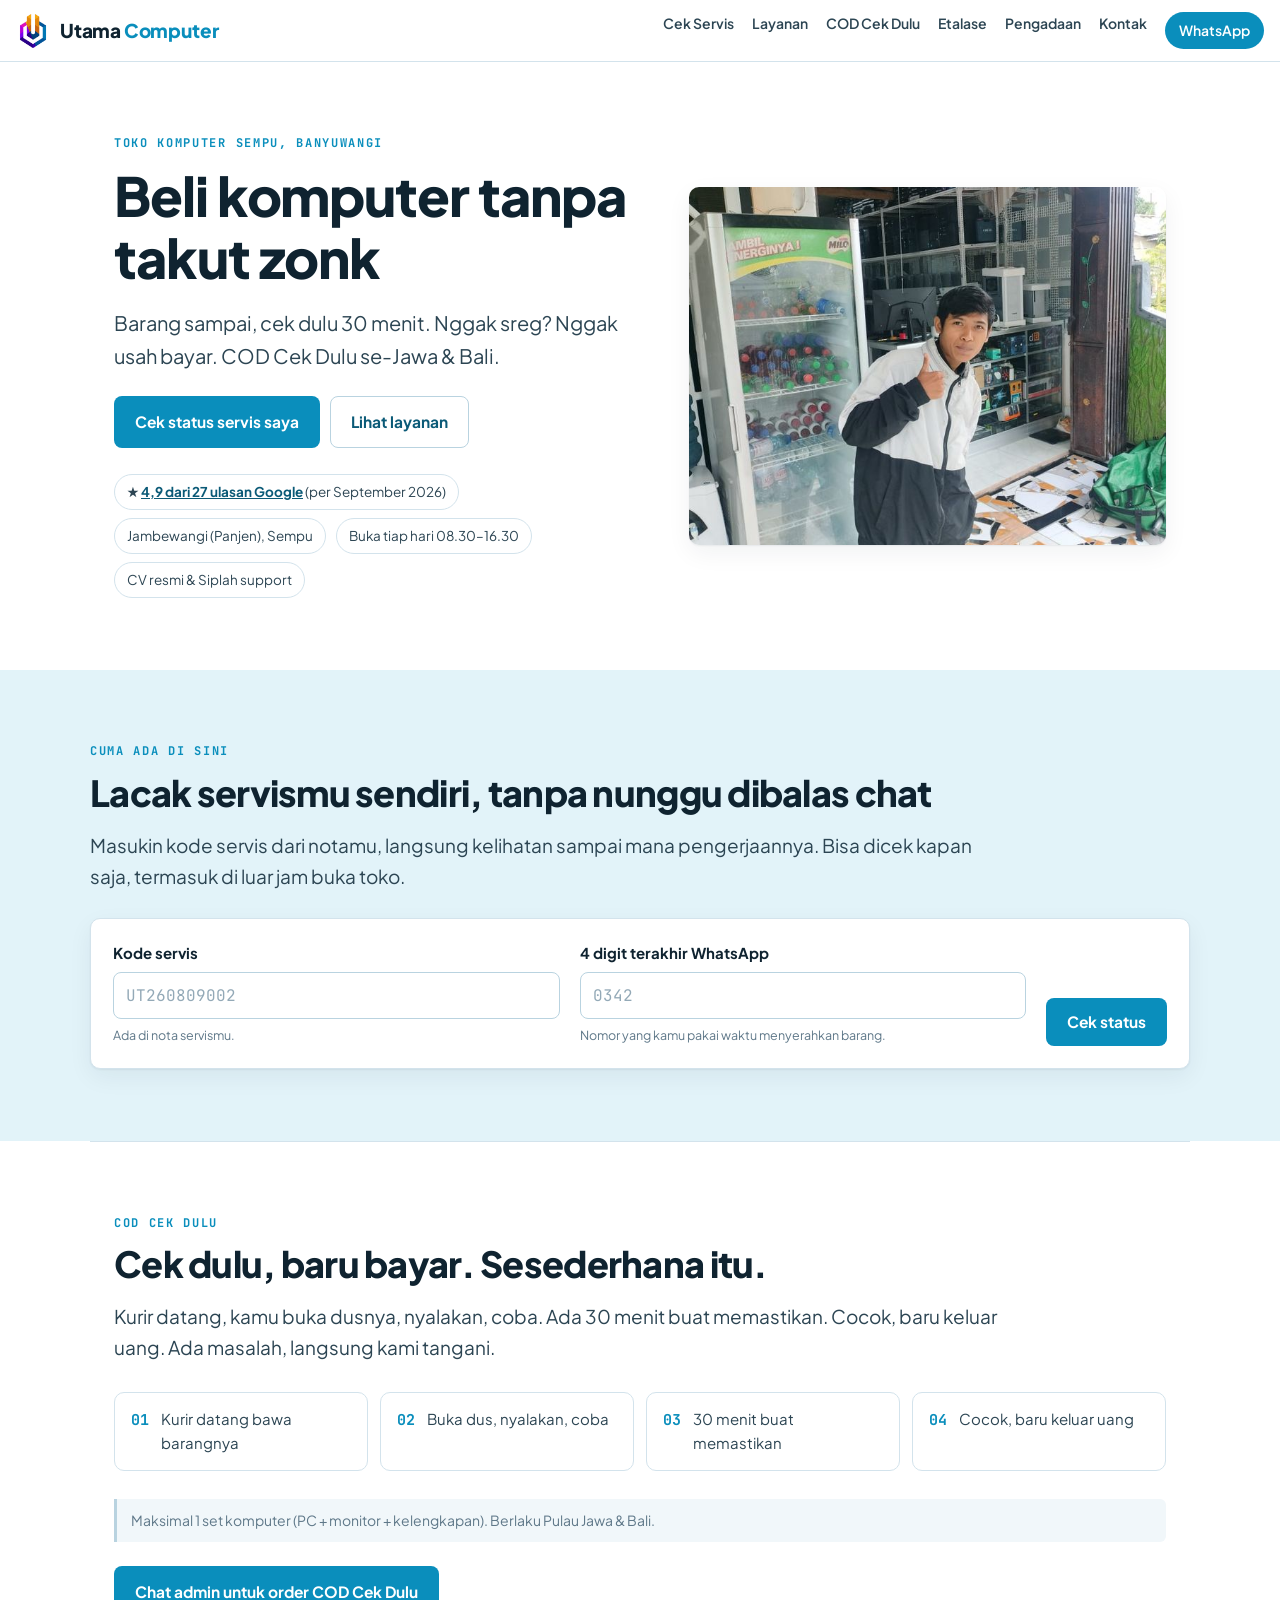
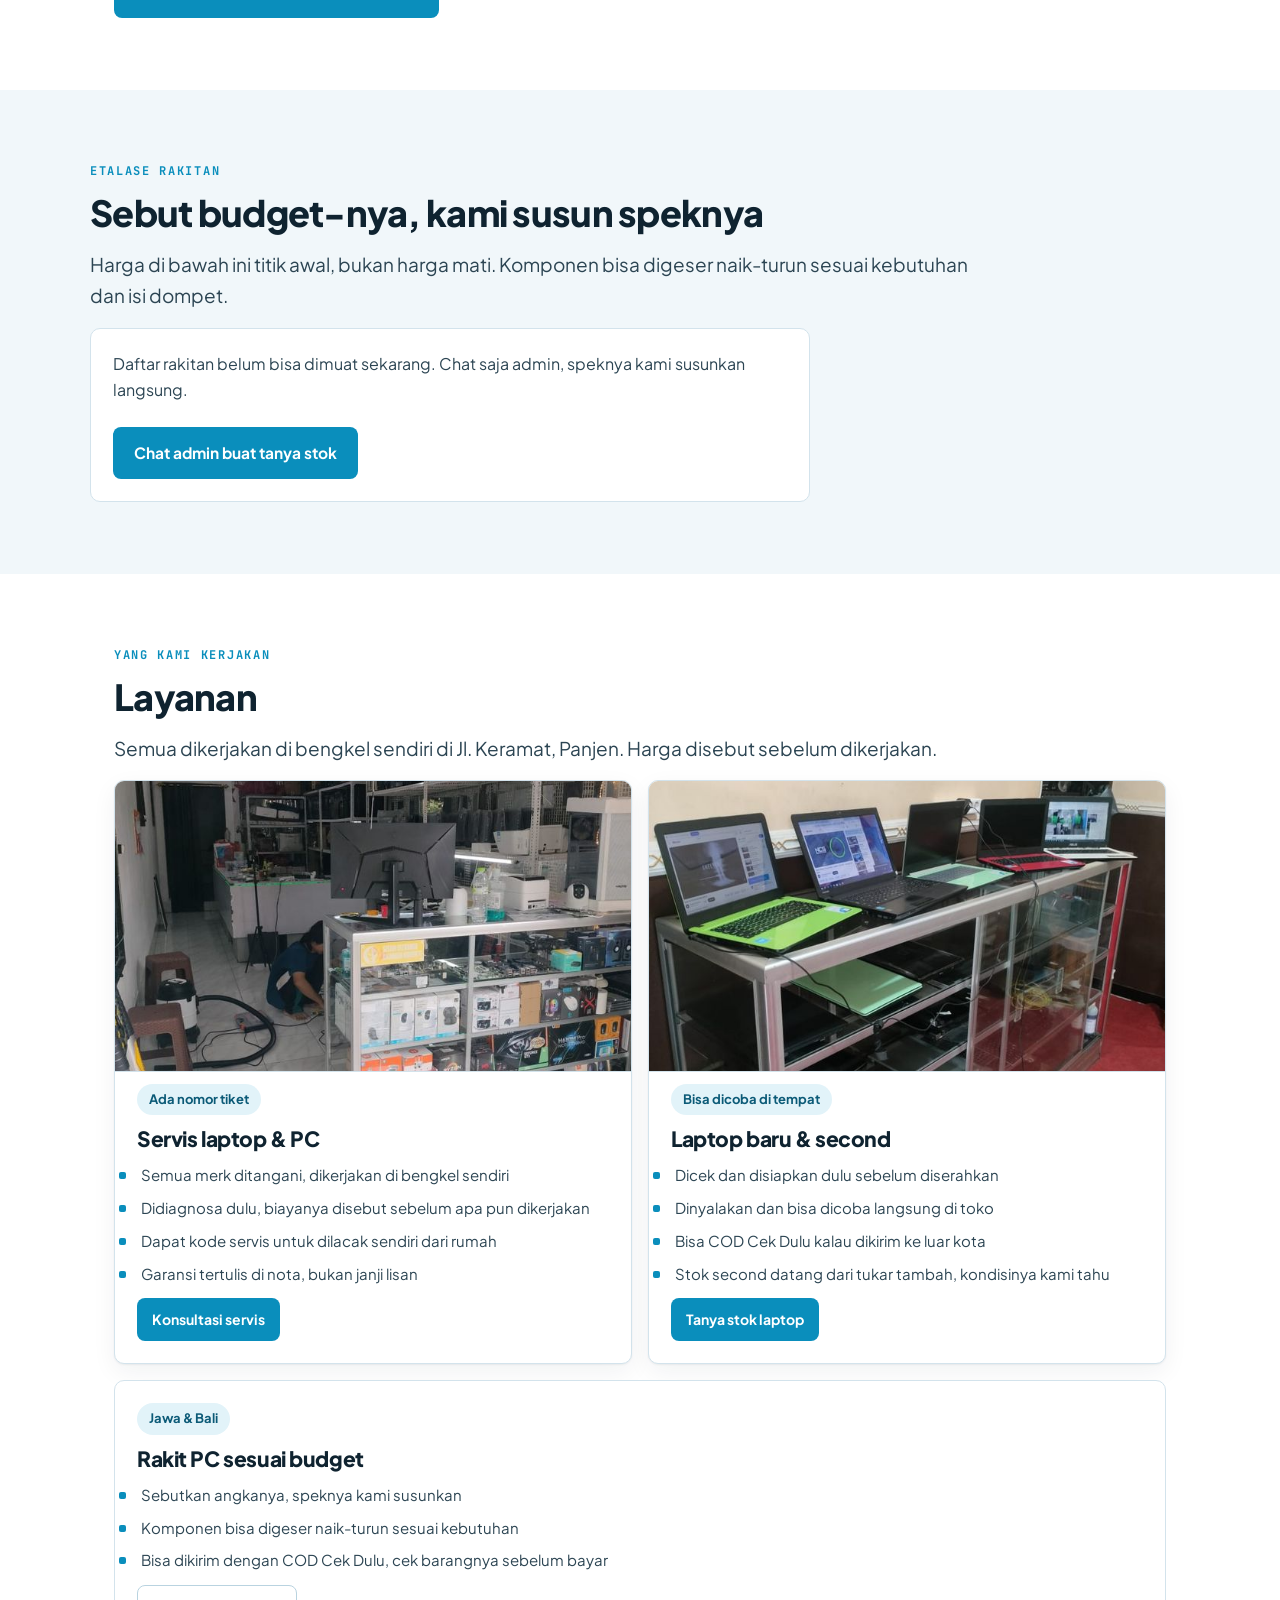
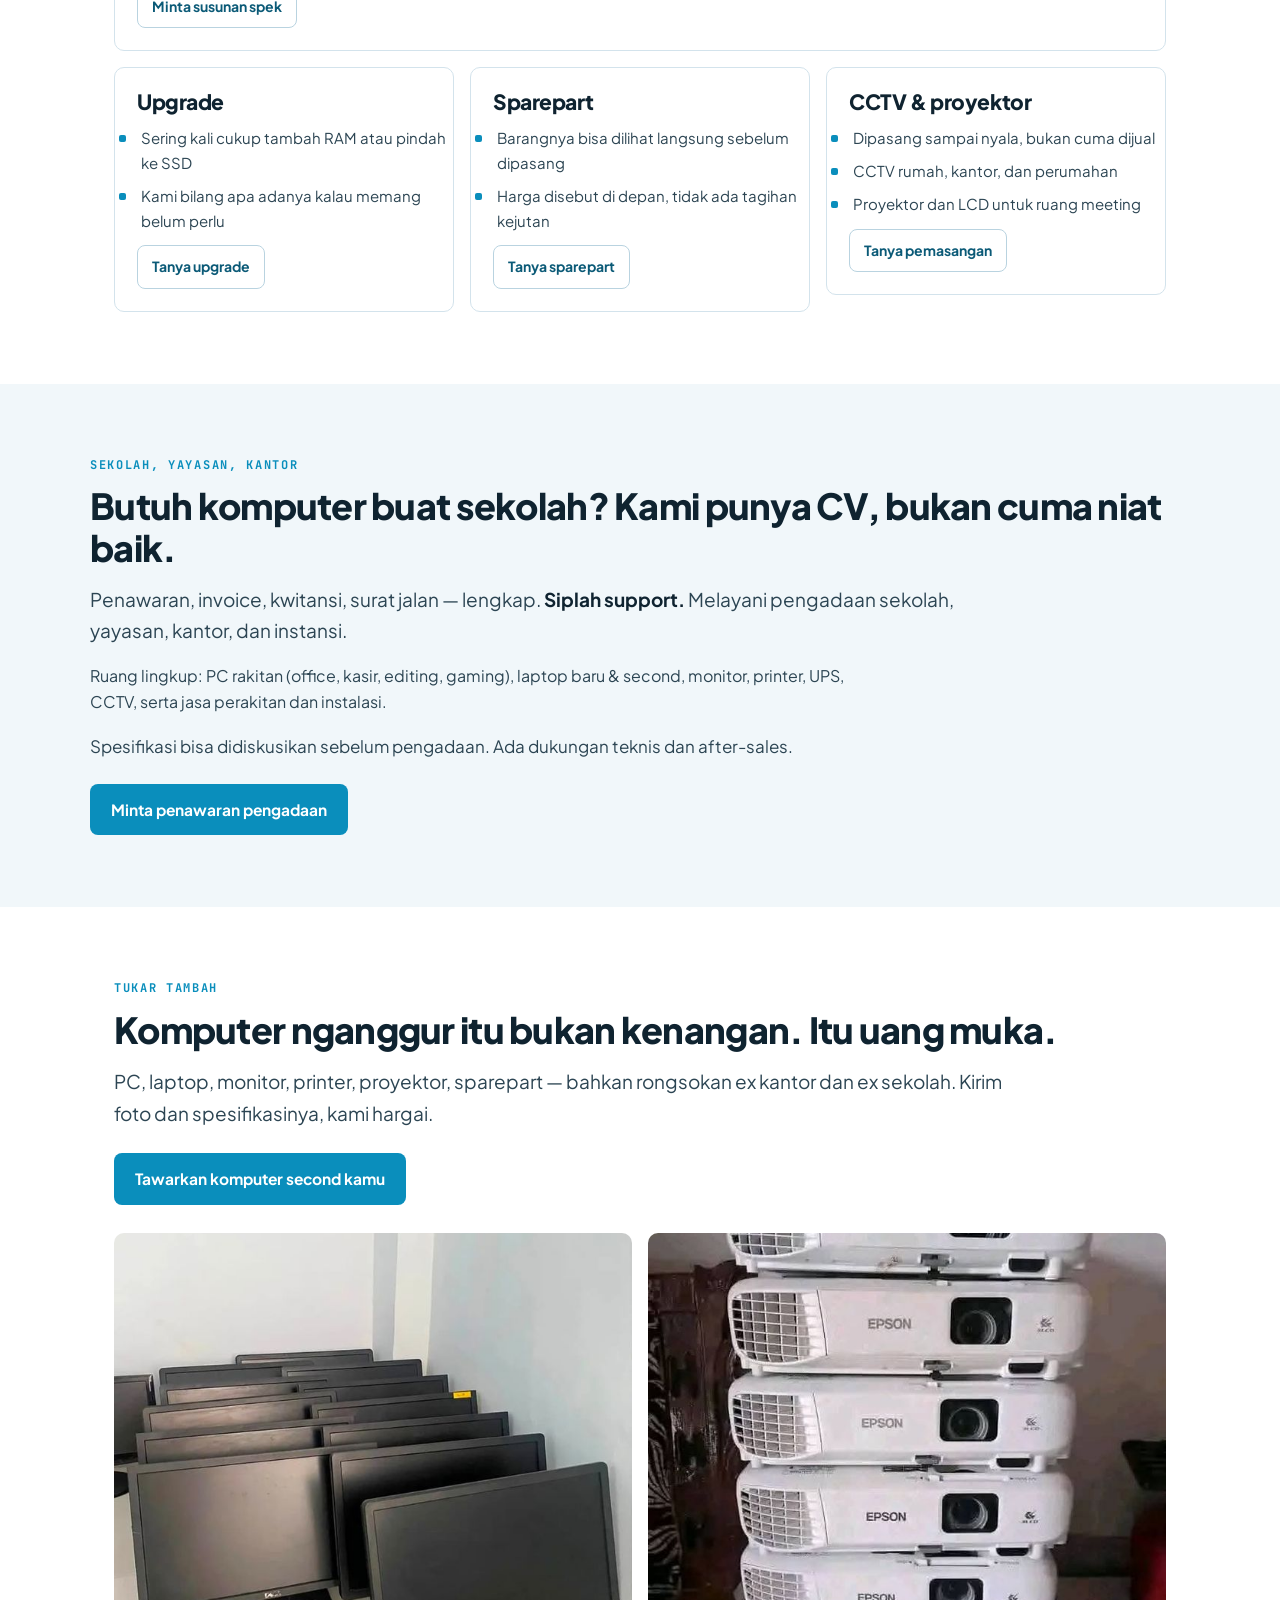
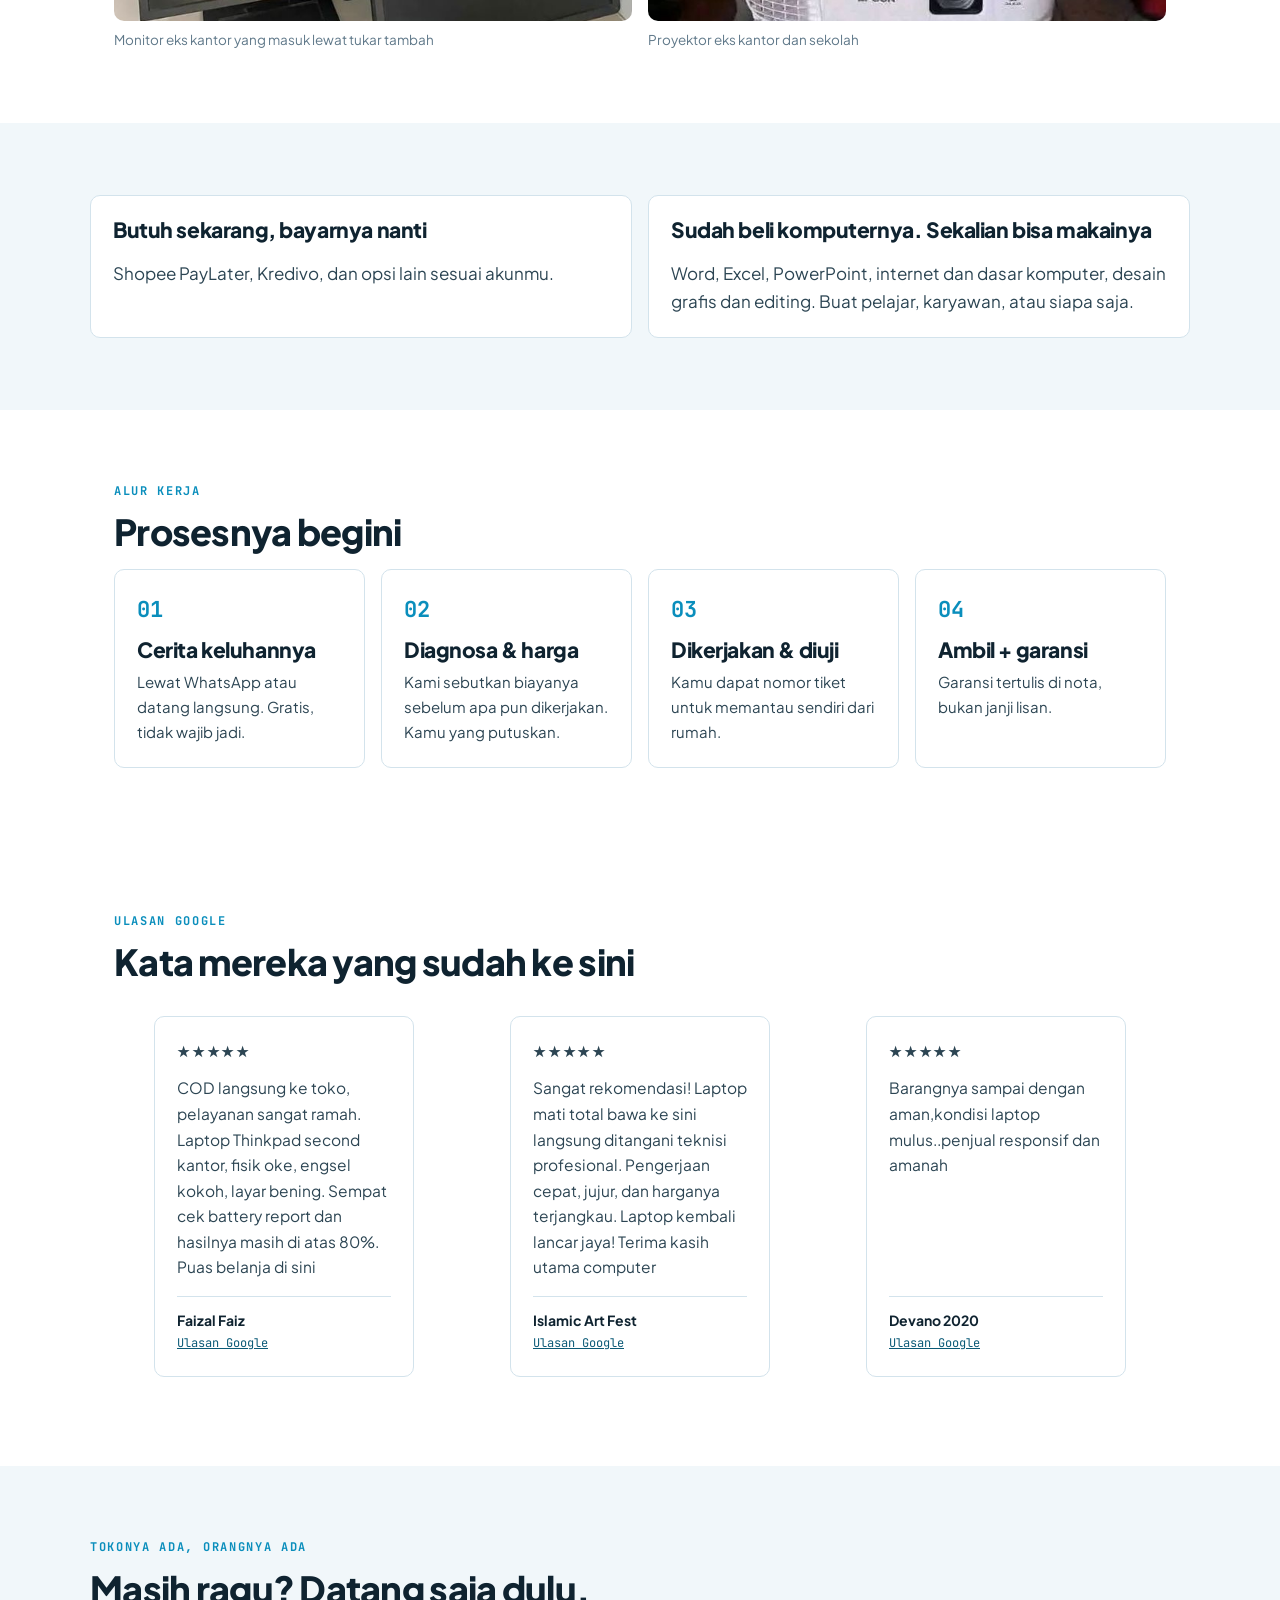
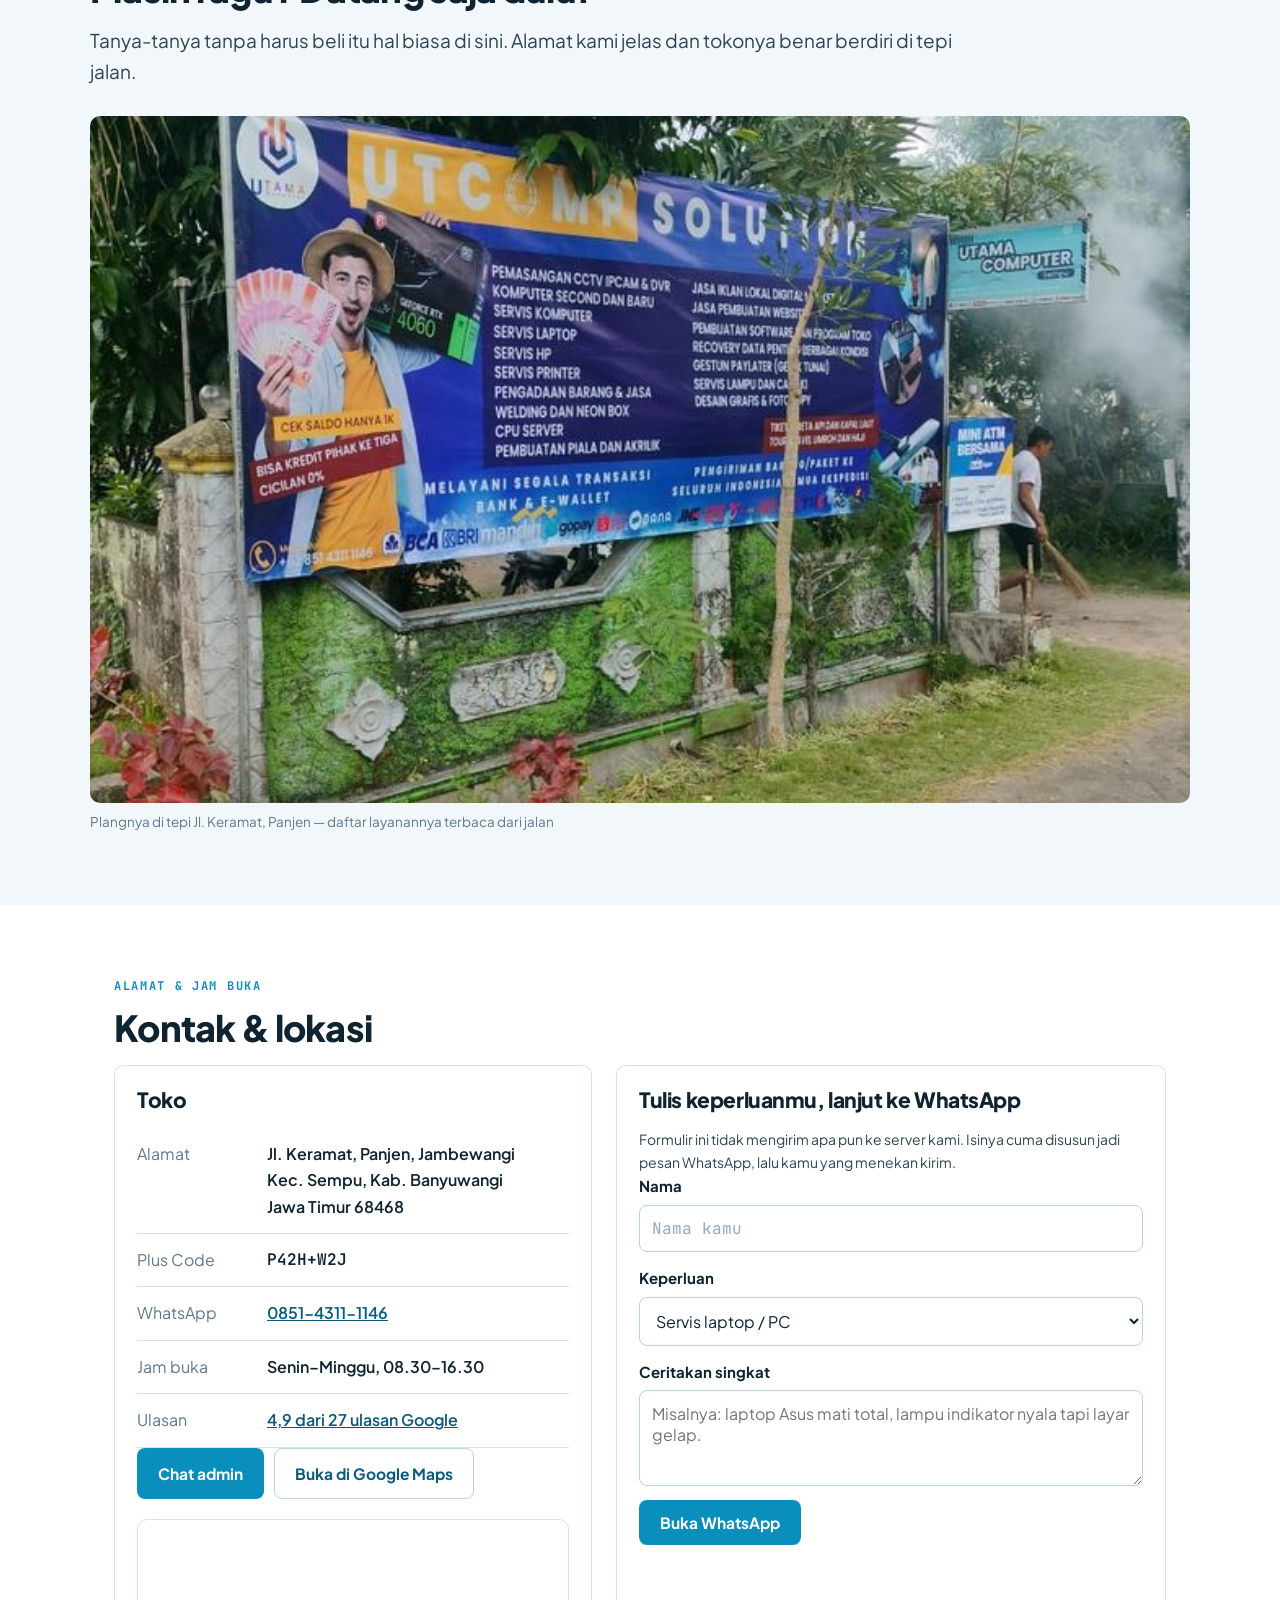
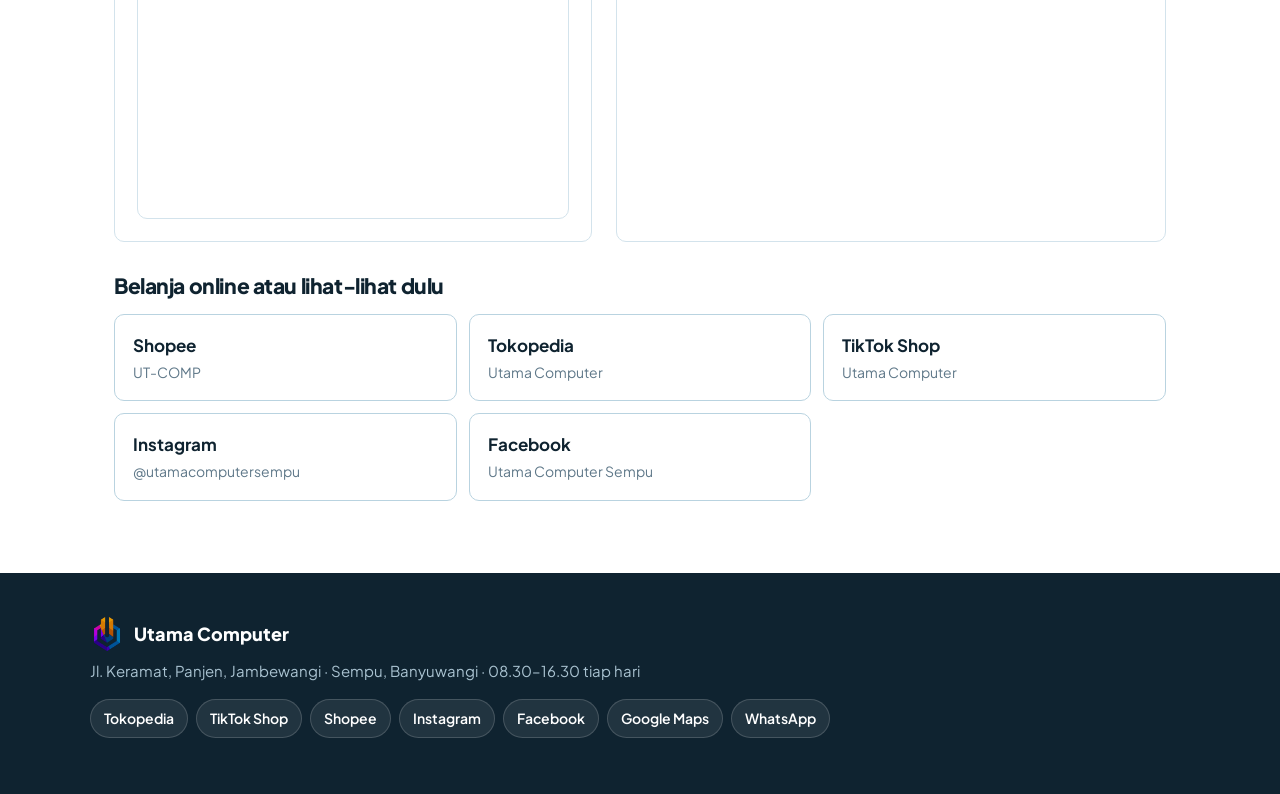
==== commit 6d403813: "Beri tautan sumber pada tiap kutipan pelanggan Kutipan tanpa cara memeriksanya setara dengan klaim s" ====
--- a/index.html
+++ b/index.html
@@ -343,23 +343,28 @@
   </section>
 
   <section id="testimoni" class="band">
+    <!-- KUTIPAN ASLI. Ketiganya disalin apa adanya dari ulasan Google toko ini,
+         termasuk ejaan dan tanda bacanya, dengan nama penulis aslinya. Tiap
+         kutipan bertaut ke halaman ulasannya supaya bisa dicek sendiri.
+         JANGAN menambah kutipan yang tidak ada di halaman ulasan itu, dan
+         jangan mengganti nama penulis dengan nama lain. -->
     <span class="label">Ulasan Google</span>
     <h2>Kata mereka yang sudah ke sini</h2>
     <div class="grid">
       <figure class="card quote">
         <p class="stars" aria-label="5 dari 5 bintang">&#9733;&#9733;&#9733;&#9733;&#9733;</p>
         <blockquote>COD langsung ke toko, pelayanan sangat ramah. Laptop Thinkpad second kantor, fisik oke, engsel kokoh, layar bening. Sempat cek battery report dan hasilnya masih di atas 80%. Puas belanja di sini</blockquote>
-        <figcaption>Faizal Faiz <span>Ulasan Google</span></figcaption>
+        <figcaption>Faizal Faiz <span><a href="https://maps.google.com/?cid=14573424651252202756" target="_blank" rel="noopener">Ulasan Google</a></span></figcaption>
       </figure>
       <figure class="card quote">
         <p class="stars" aria-label="5 dari 5 bintang">&#9733;&#9733;&#9733;&#9733;&#9733;</p>
         <blockquote>Sangat rekomendasi! Laptop mati total bawa ke sini langsung ditangani teknisi profesional. Pengerjaan cepat, jujur, dan harganya terjangkau. Laptop kembali lancar jaya! Terima kasih utama computer</blockquote>
-        <figcaption>Islamic Art Fest <span>Ulasan Google</span></figcaption>
+        <figcaption>Islamic Art Fest <span><a href="https://maps.google.com/?cid=14573424651252202756" target="_blank" rel="noopener">Ulasan Google</a></span></figcaption>
       </figure>
       <figure class="card quote">
         <p class="stars" aria-label="5 dari 5 bintang">&#9733;&#9733;&#9733;&#9733;&#9733;</p>
         <blockquote>Barangnya sampai dengan aman,kondisi laptop mulus..penjual responsif dan amanah</blockquote>
-        <figcaption>Devano 2020 <span>Ulasan Google</span></figcaption>
+        <figcaption>Devano 2020 <span><a href="https://maps.google.com/?cid=14573424651252202756" target="_blank" rel="noopener">Ulasan Google</a></span></figcaption>
       </figure>
     </div>
   </section>
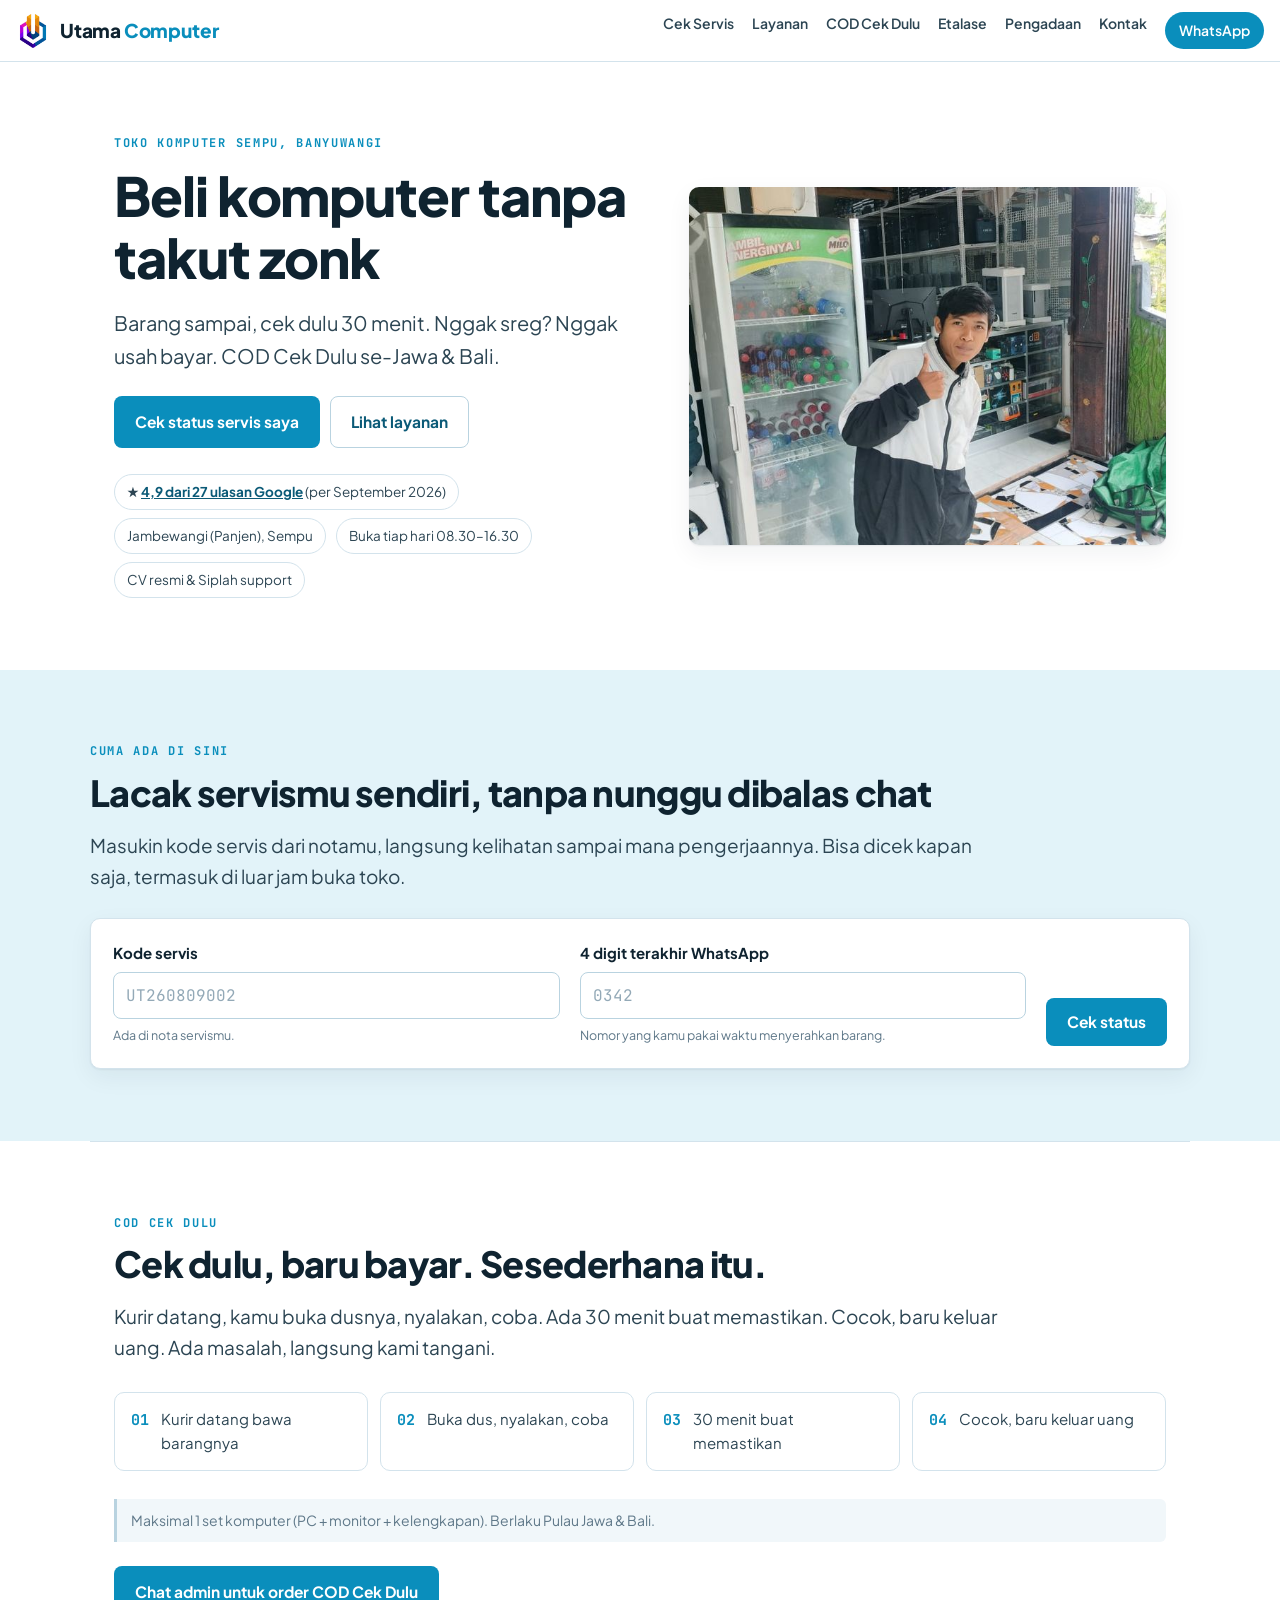
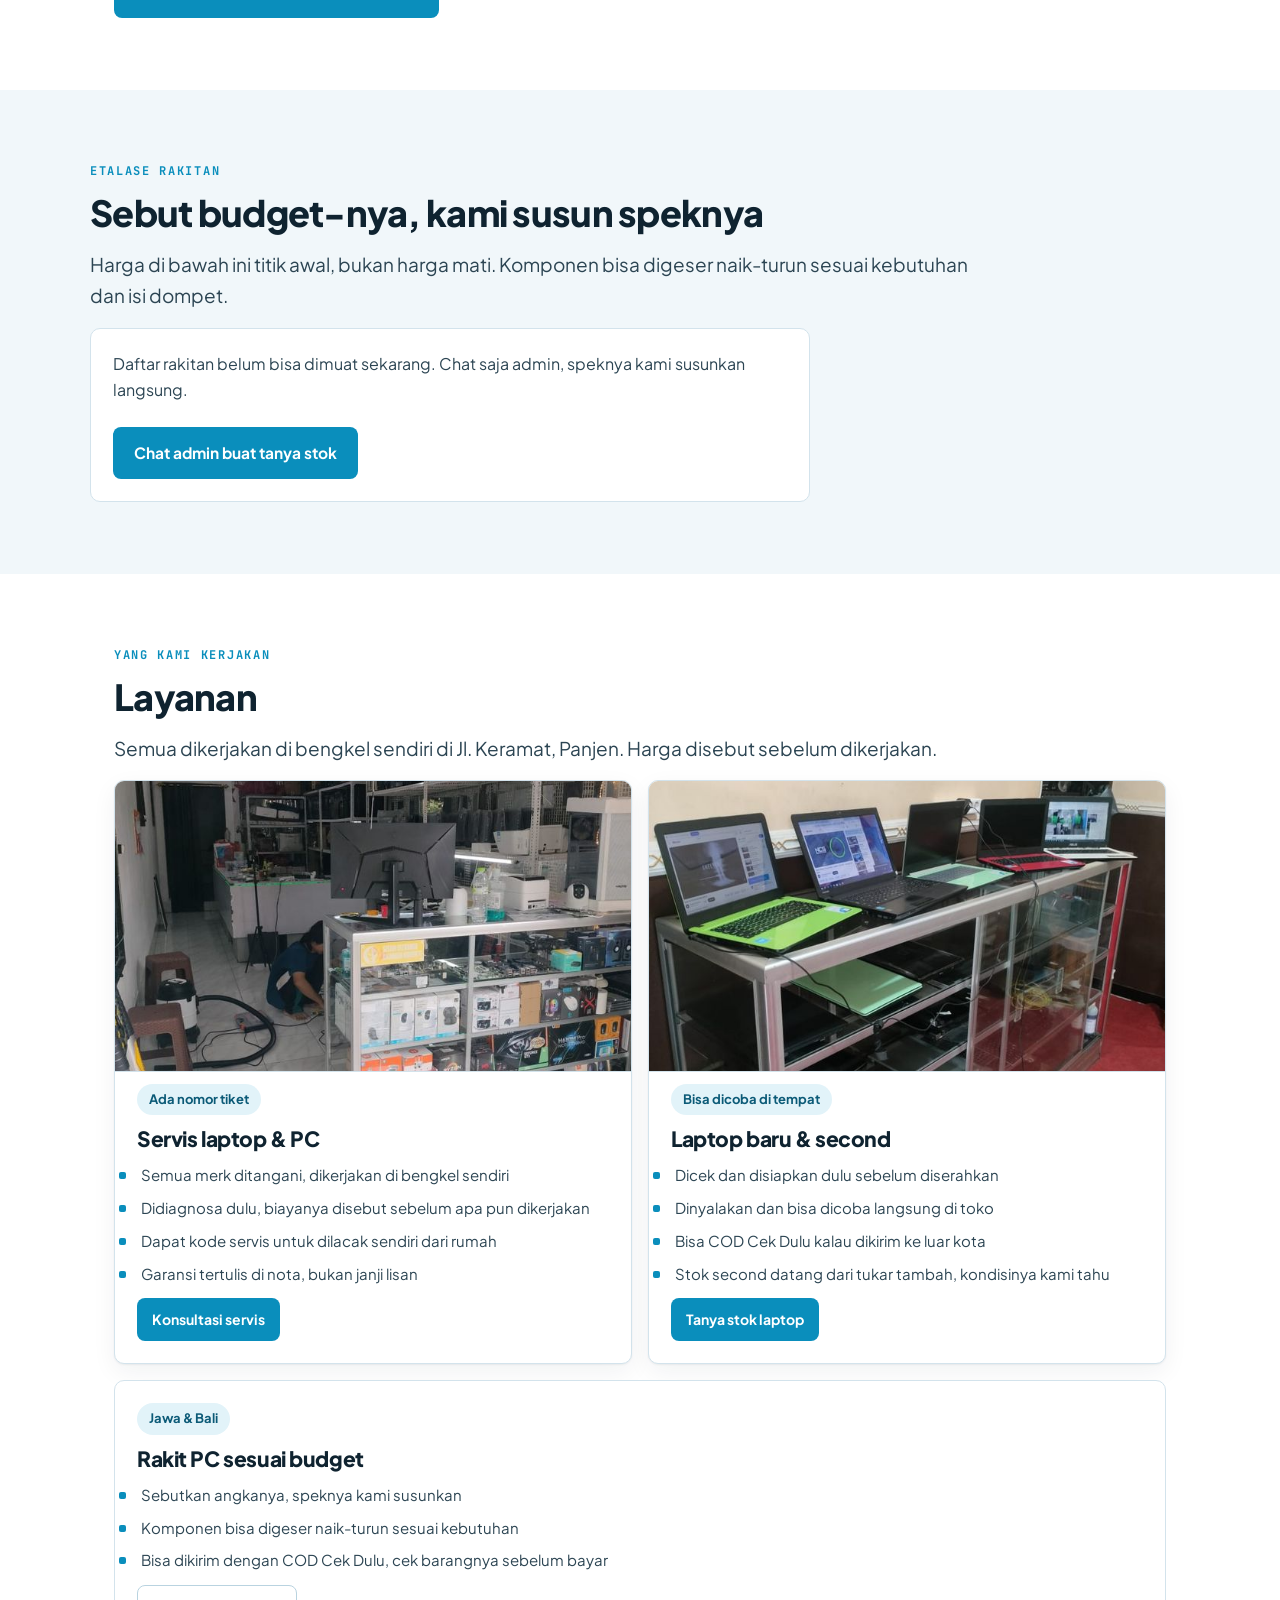
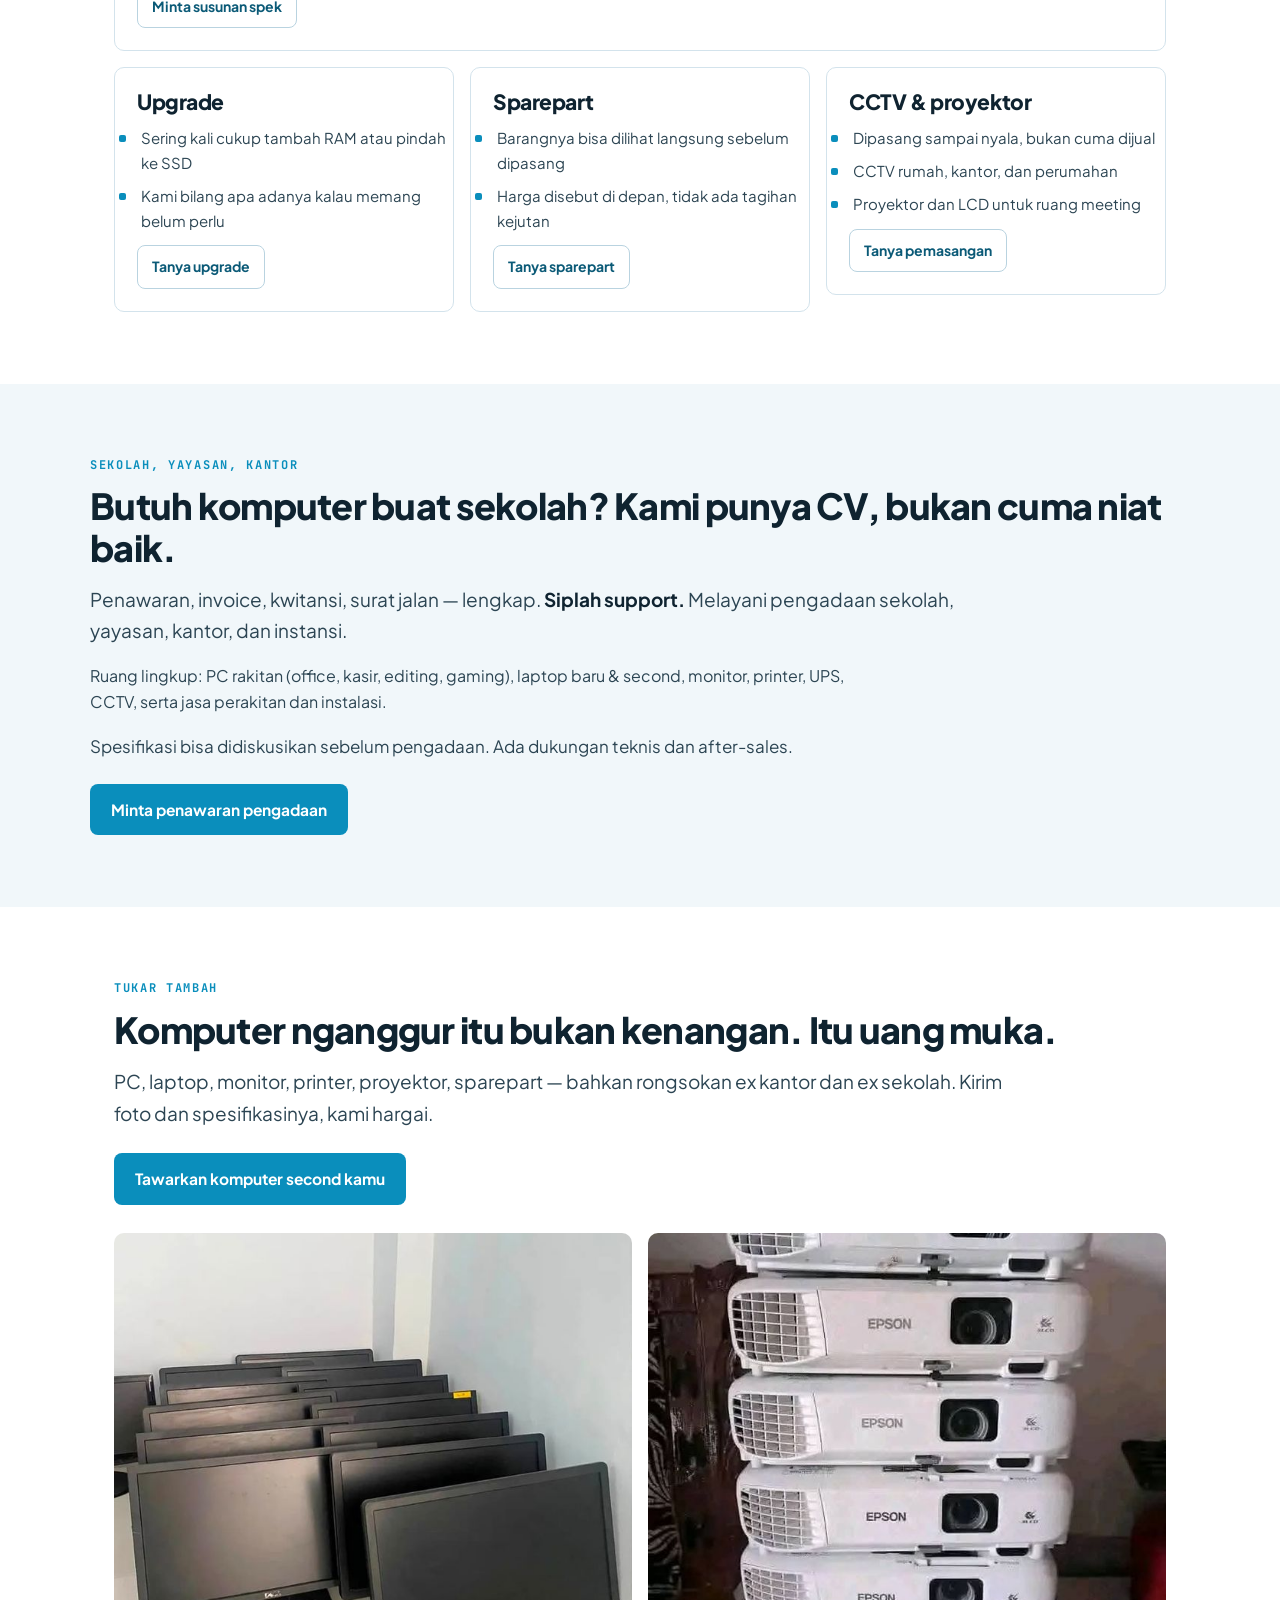
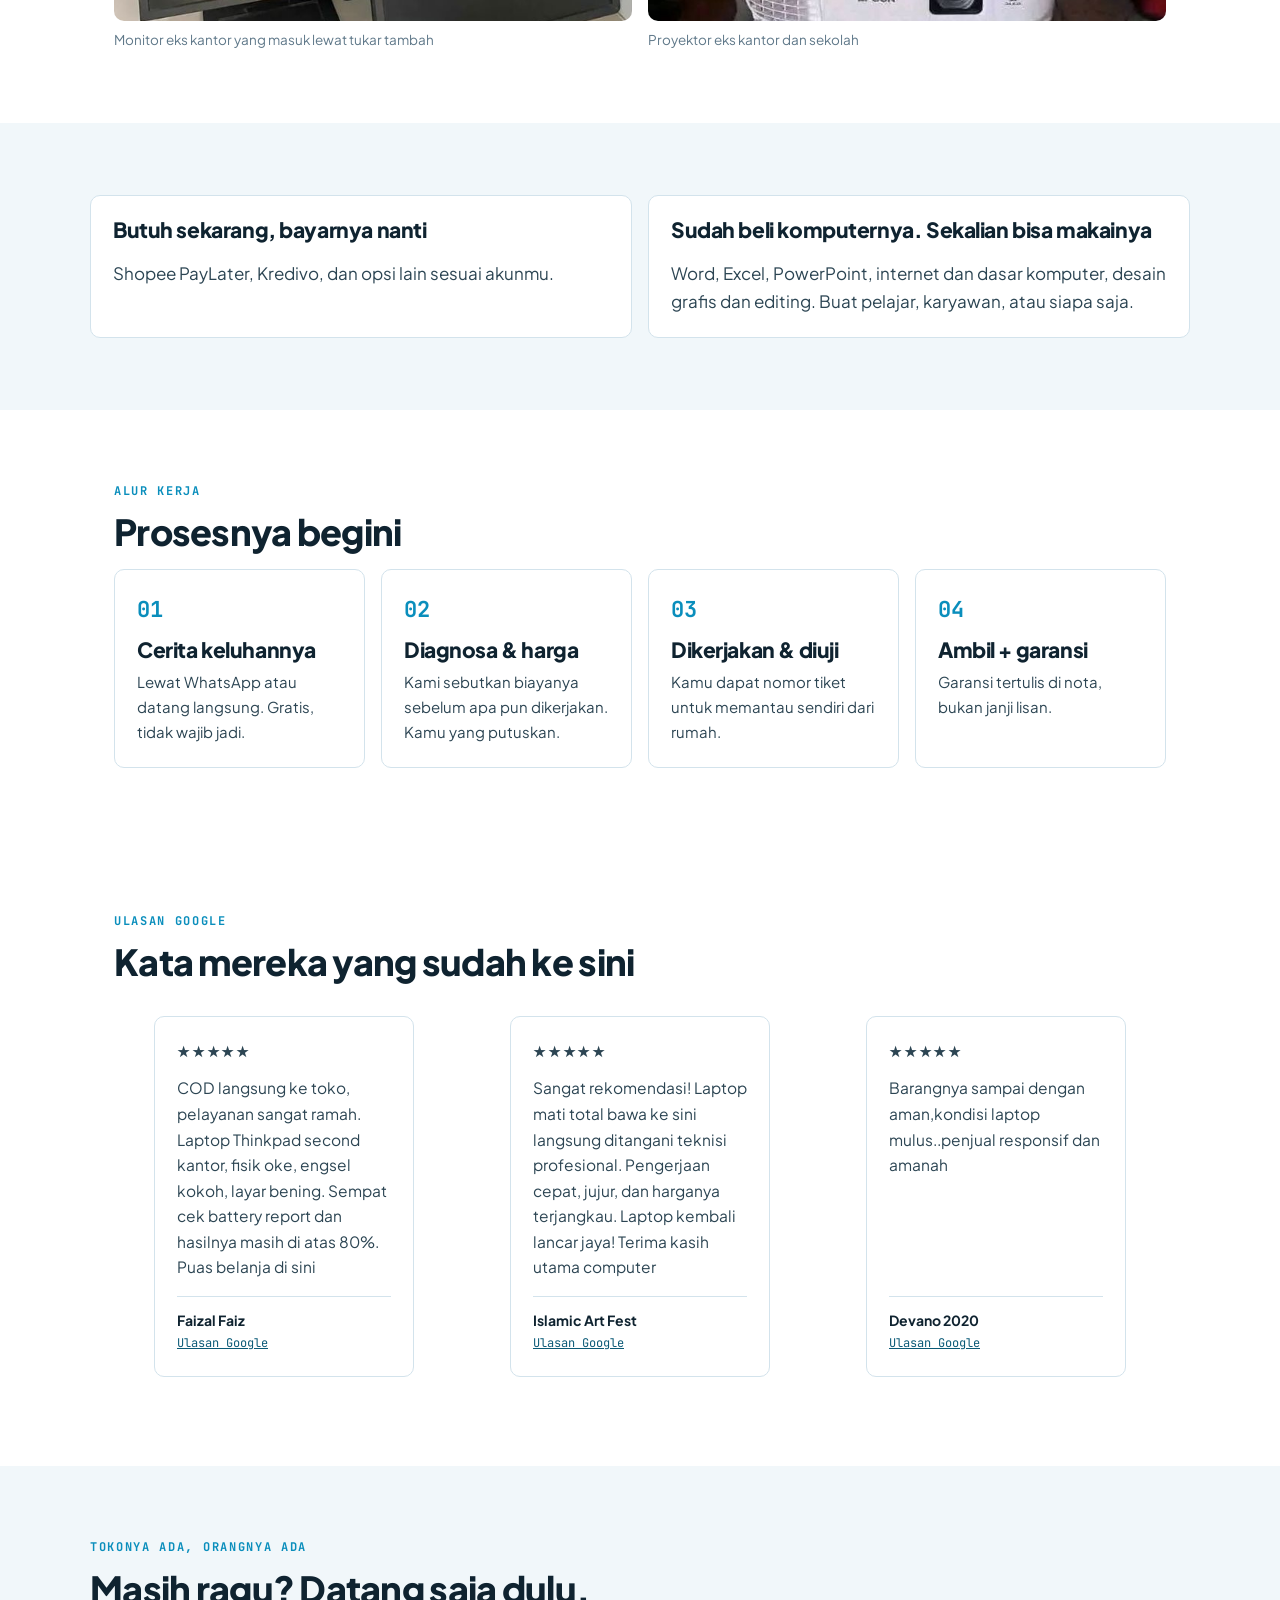
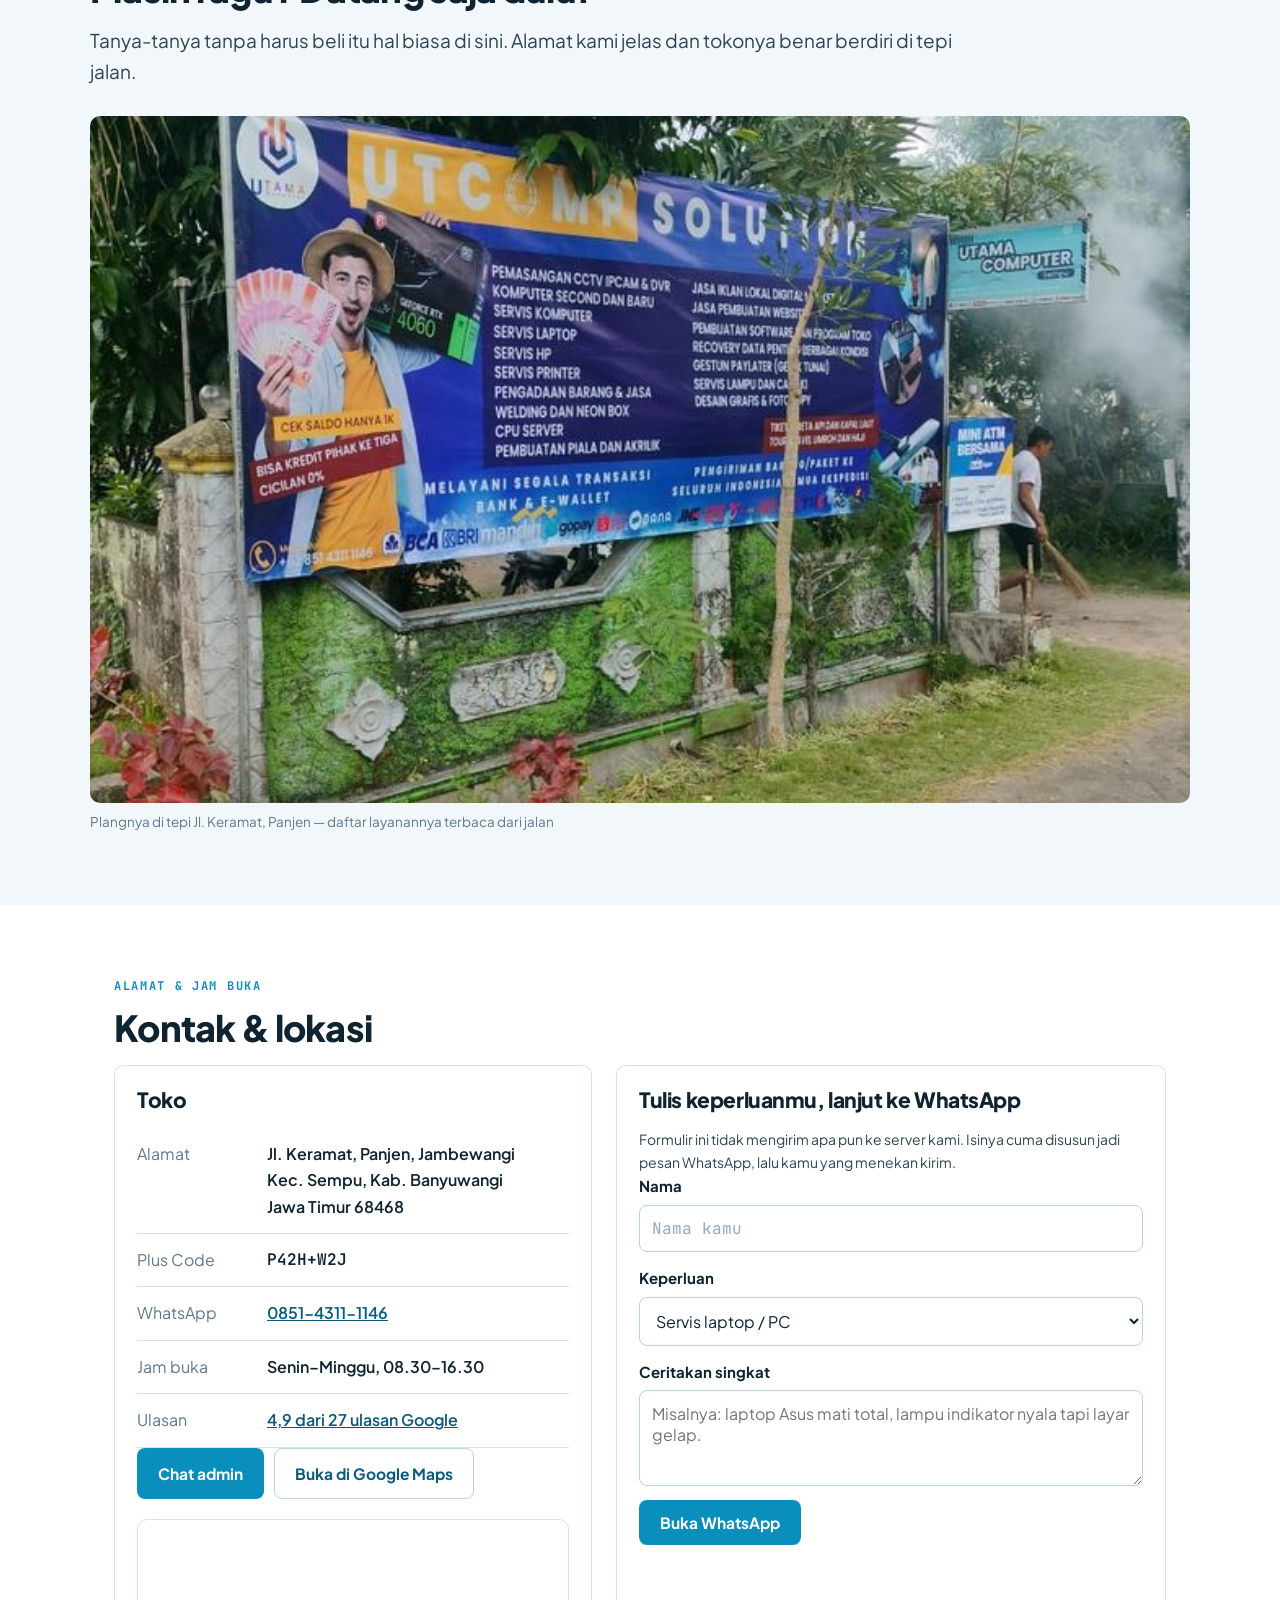
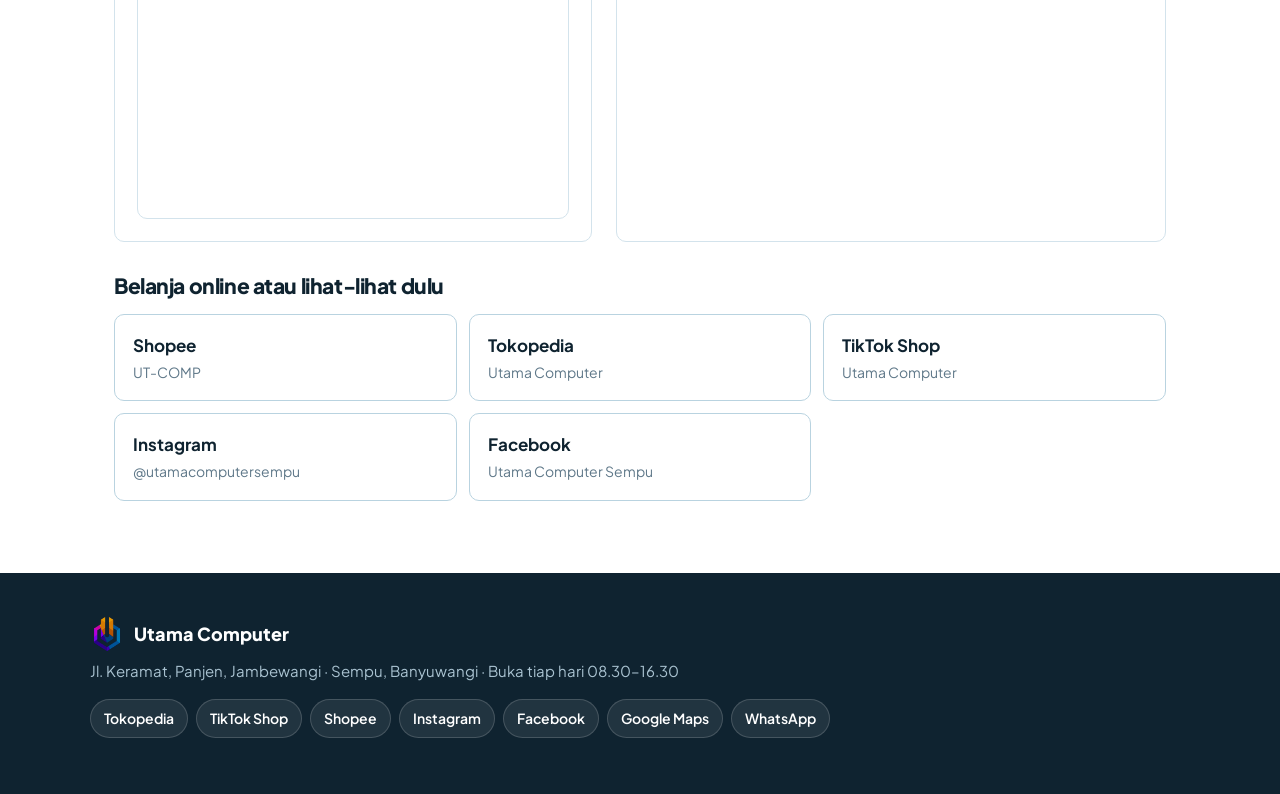
==== commit 57993ff4: "Baca teks halaman depan dari tab TEKS Pemilik toko perlu bisa mengganti judul, jam buka, nomor, dan " ====
--- a/index.html
+++ b/index.html
@@ -87,28 +87,26 @@
   <section class="hero">
    <div class="hero-teks">
     <span class="label">Toko komputer Sempu, Banyuwangi</span>
-    <h1>Beli komputer tanpa takut zonk</h1>
-    <p class="hero-sub">
-      Barang sampai, cek dulu 30 menit. Nggak sreg? Nggak usah bayar.
-      COD Cek Dulu se-Jawa &amp; Bali.
-    </p>
+    <h1 data-teks="hero_judul">Beli komputer tanpa takut zonk</h1>
+    <p class="hero-sub" data-teks="hero_sub">Barang sampai, cek dulu 30 menit. Nggak sreg? Nggak usah bayar. COD Cek Dulu se-Jawa &amp; Bali.</p>
     <p class="cta-row">
       <a class="btn btn-primary" href="#servis">Cek status servis saya</a>
       <a class="btn btn-ghost" href="#layanan">Lihat layanan</a>
     </p>
     <ul class="trustline">
-      <!-- DITULIS MANUAL. Rating dan jumlah ulasan di bawah ini disalin dari
-           profil Google Business, diverifikasi 21 September 2026. Angkanya
-           berubah sendiri tiap ada ulasan baru, jadi perbarui angka DAN
-           keterangan bulannya bersamaan. Jangan pernah menyalin angka ini ke
-           JSON-LD: rating yang ditulis sendiri ke data terstruktur melanggar
-           pedoman Google. -->
+      <!-- Angka di bawah ini NILAI BAWAAN, dipakai kalau sheet belum diisi atau
+           API sedang tidak bisa dihubungi. Pembaruan sehari-hari lewat tab TEKS
+           di spreadsheet (rating_angka, rating_jumlah, rating_per); yang di sini
+           cukup diubah kalau bawaannya sudah jauh meleset. Diverifikasi
+           21 September 2026 di profil Google Business toko.
+           Jangan pernah menyalin angka ini ke JSON-LD: rating yang ditulis
+           sendiri ke data terstruktur melanggar pedoman Google. -->
       <li>&#9733;
-        <a href="https://maps.google.com/?cid=14573424651252202756" target="_blank" rel="noopener">4,9 dari 27 ulasan Google</a>
-        (per September 2026)
+        <a href="https://maps.google.com/?cid=14573424651252202756" target="_blank" rel="noopener"><span data-teks="rating_angka">4,9</span> dari <span data-teks="rating_jumlah">27</span> ulasan Google</a>
+        (per <span data-teks="rating_per">September 2026</span>)
       </li>
       <li>Jambewangi (Panjen), Sempu</li>
-      <li>Buka tiap hari 08.30&ndash;16.30</li>
+      <li data-teks="jam_buka">Buka tiap hari 08.30&ndash;16.30</li>
       <li>CV resmi &amp; Siplah support</li>
     </ul>
    </div>
@@ -403,15 +401,15 @@
           </div>
           <div>
             <dt>WhatsApp</dt>
-            <dd><a href="tel:+6285143111146">0851-4311-1146</a></dd>
+            <dd><a href="tel:+6285143111146" data-teks="wa">0851-4311-1146</a></dd>
           </div>
           <div>
             <dt>Jam buka</dt>
-            <dd>Senin&ndash;Minggu, 08.30&ndash;16.30</dd>
+            <dd data-teks="jam_buka">Senin&ndash;Minggu, 08.30&ndash;16.30</dd>
           </div>
           <div>
             <dt>Ulasan</dt>
-            <dd><a href="https://maps.google.com/?cid=14573424651252202756" target="_blank" rel="noopener">4,9 dari 27 ulasan Google</a></dd>
+            <dd><a href="https://maps.google.com/?cid=14573424651252202756" target="_blank" rel="noopener"><span data-teks="rating_angka">4,9</span> dari <span data-teks="rating_jumlah">27</span> ulasan Google</a></dd>
           </div>
         </dl>
         <p class="cta-row">
@@ -483,7 +481,7 @@
     <img src="img/logo-mark.png" alt="" width="256" height="256" loading="lazy" class="brand-mark">
     Utama Computer
   </p>
-  <p class="footer-alamat">Jl. Keramat, Panjen, Jambewangi &middot; Sempu, Banyuwangi &middot; 08.30&ndash;16.30 tiap hari</p>
+  <p class="footer-alamat">Jl. Keramat, Panjen, Jambewangi &middot; Sempu, Banyuwangi &middot; <span data-teks="jam_buka">Buka tiap hari 08.30&ndash;16.30</span></p>
   <ul class="marketplace marketplace-foot">
     <li><a href="https://tk.tokopedia.com/ZSaB3tubw/" target="_blank" rel="noopener">Tokopedia</a></li>
     <li><a href="https://vt.tiktok.com/ZSaB3gMnH/?page=Mall" target="_blank" rel="noopener">TikTok Shop</a></li>
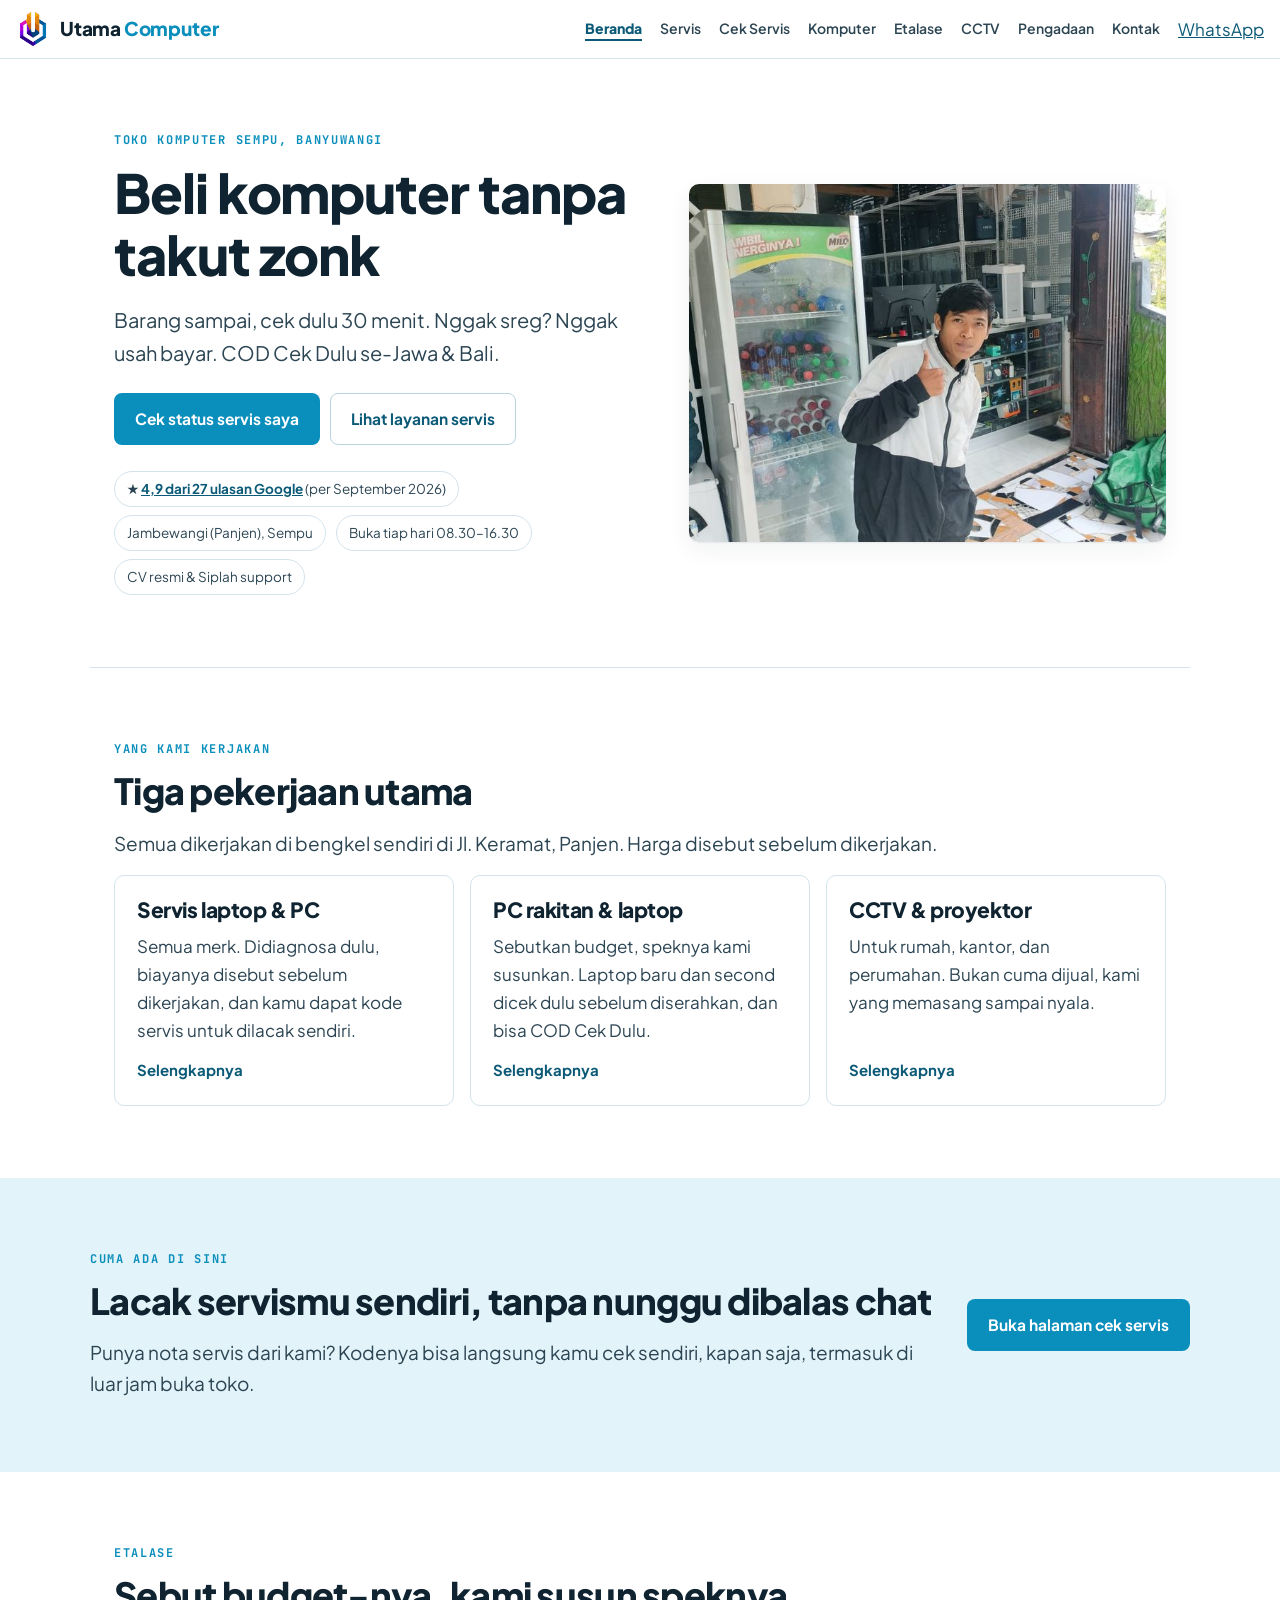
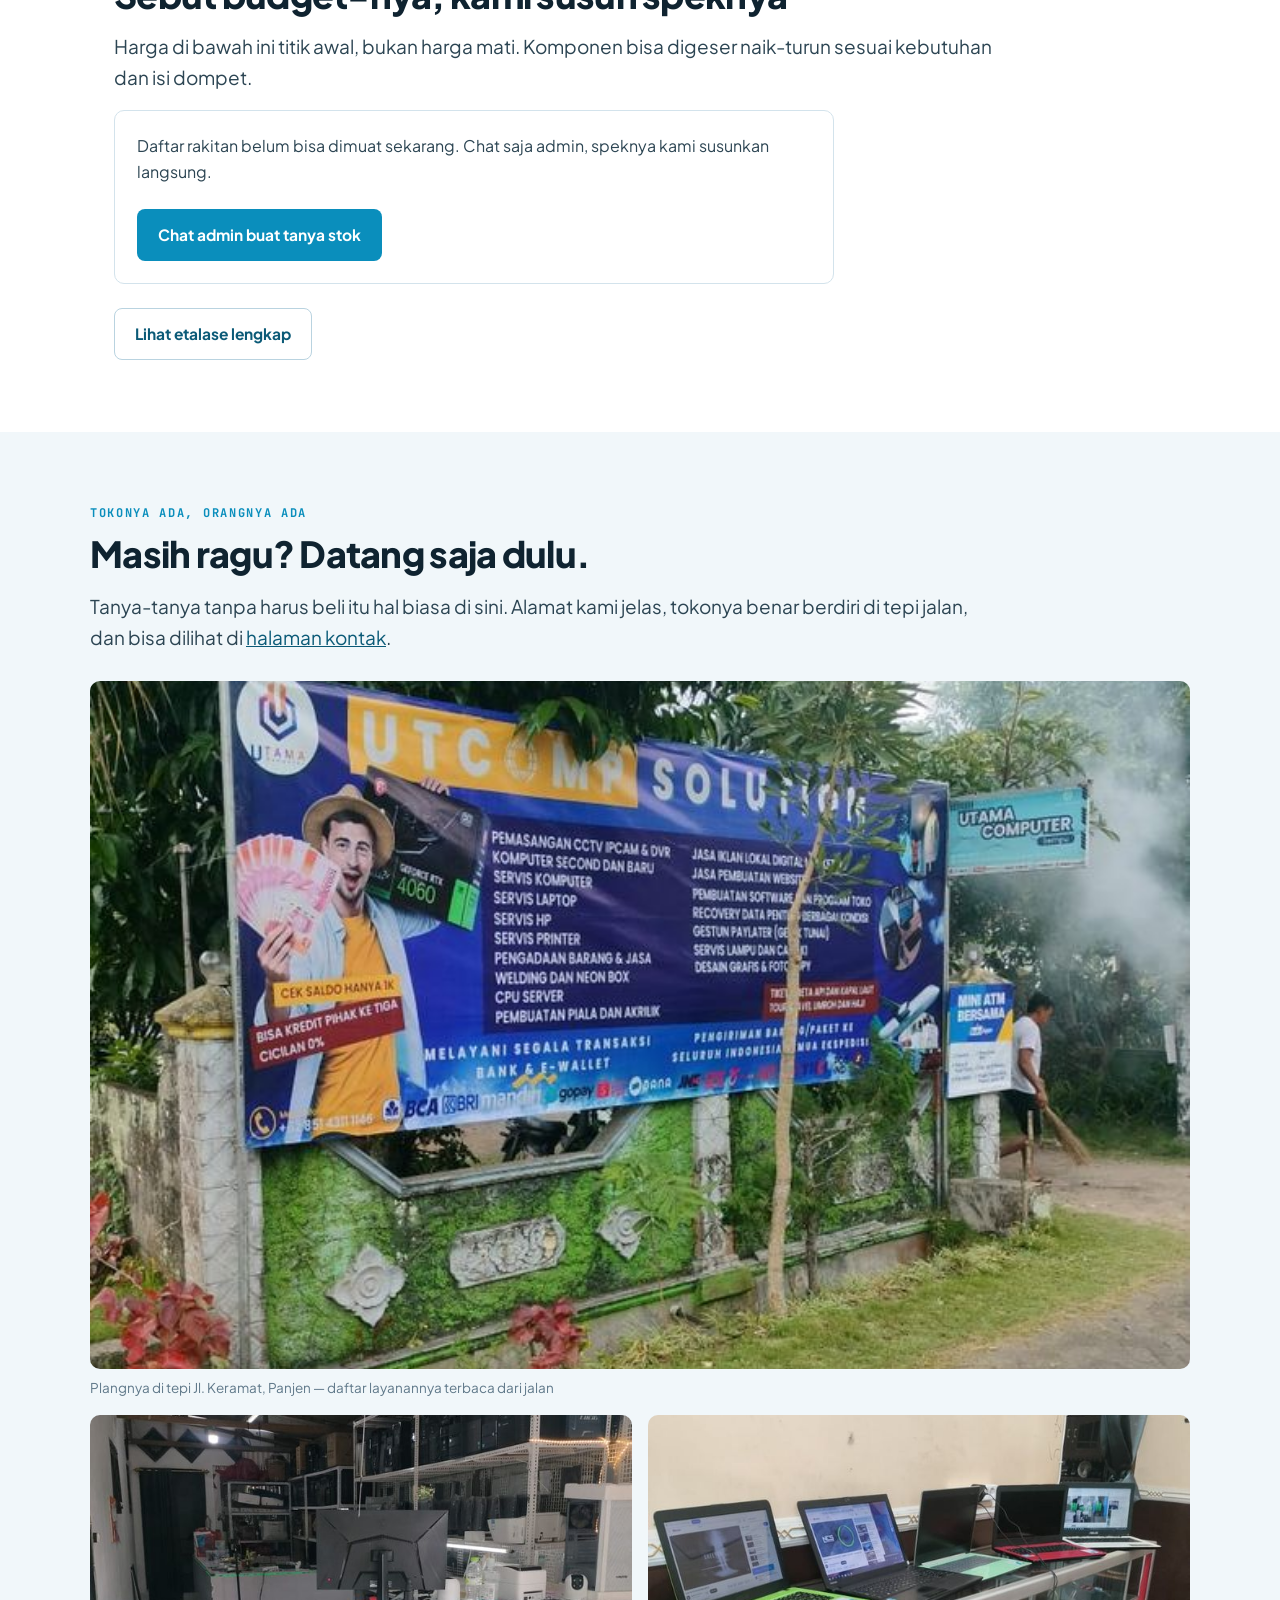
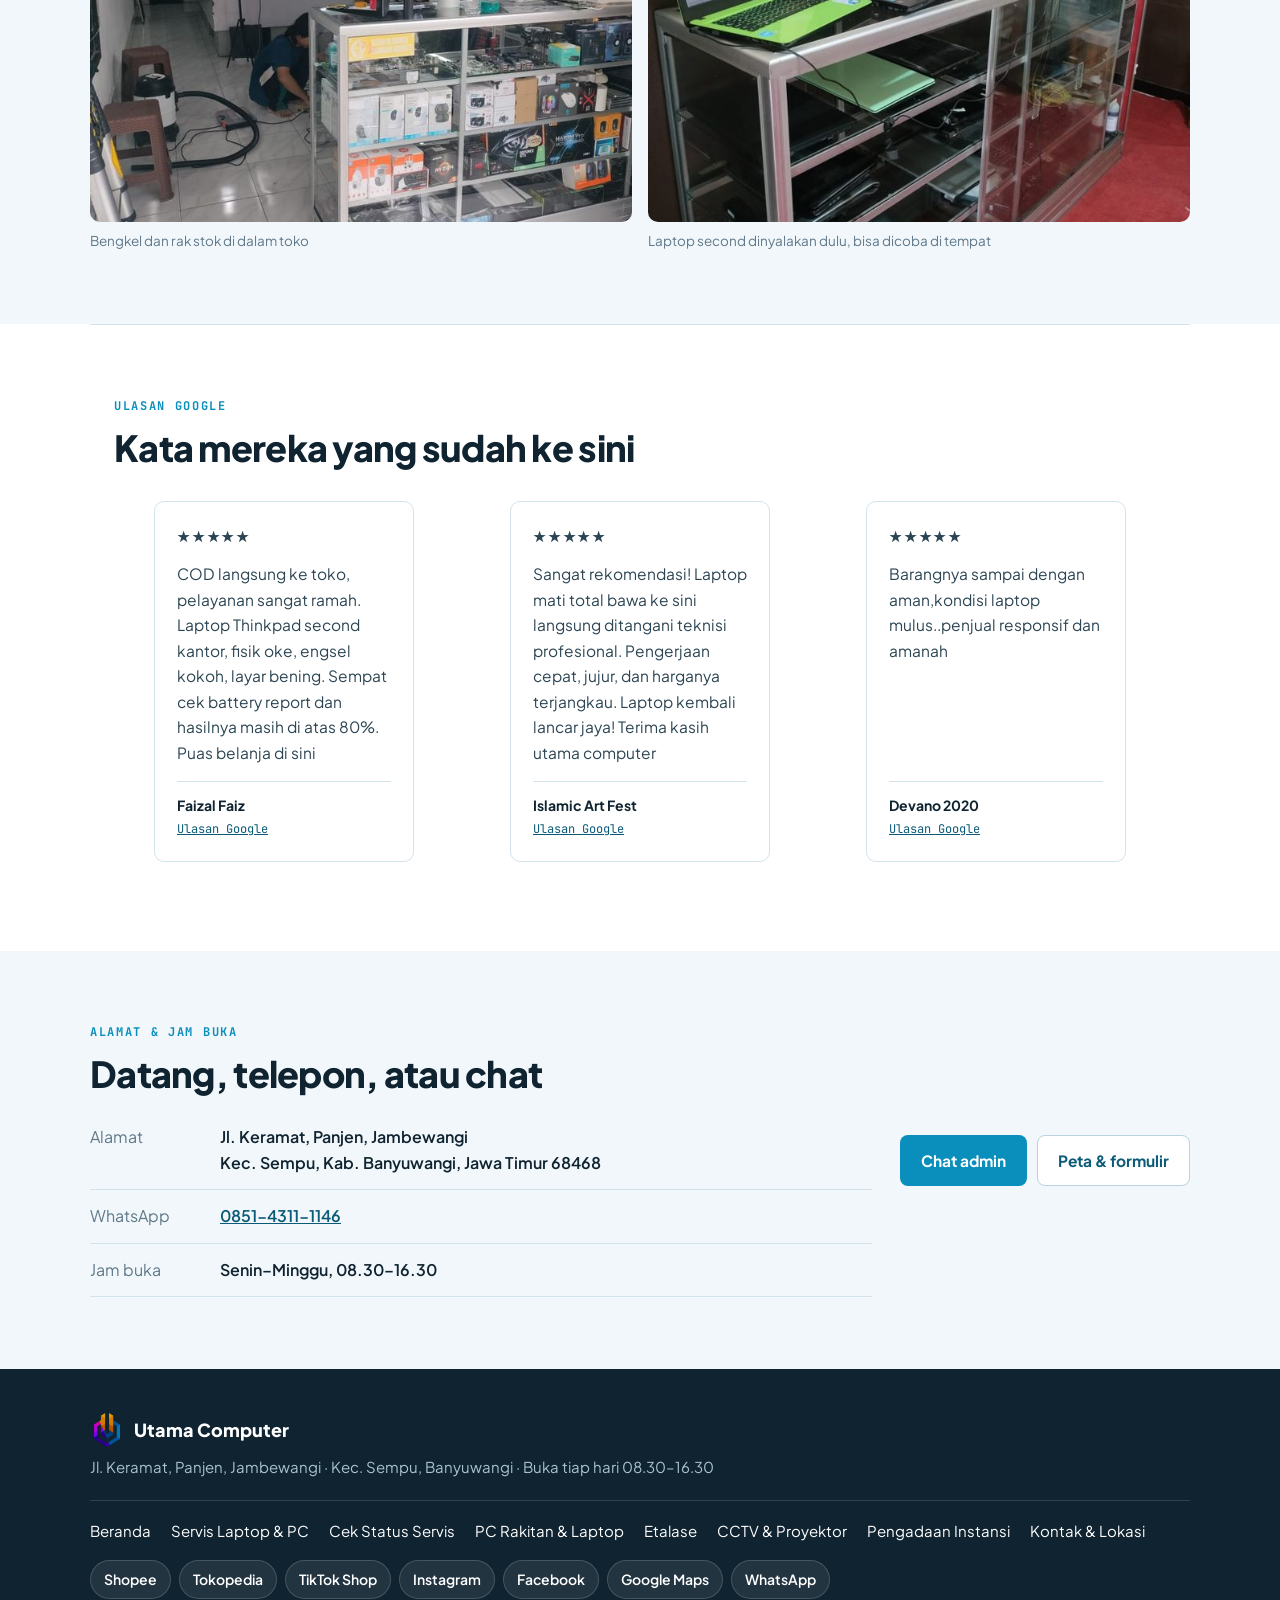
==== commit 6ac97664: "Pecah jadi delapan halaman dengan alamat sendiri Satu halaman panjang membuat tiap layanan berebut j" ====
--- a/index.html
+++ b/index.html
@@ -11,7 +11,7 @@
 <meta property="og:locale" content="id_ID">
 <meta property="og:url" content="https://utamacomputer.id/">
 <meta property="og:title" content="Utama Computer — Servis &amp; Rakit PC di Sempu, Banyuwangi">
-<meta property="og:description" content="COD Cek Dulu se-Jawa &amp; Bali: barang sampai, cek dulu 30 menit, baru bayar. Servis semua merk, rakit PC sesuai budget, CCTV, dan pengadaan sekolah.">
+<meta property="og:description" content="Servis komputer dan laptop, rakit PC sesuai budget, CCTV, dan pengadaan sekolah di Sempu, Banyuwangi. COD Cek Dulu se-Jawa &amp; Bali: cek barangnya dulu 30 menit, baru bayar.">
 <meta property="og:image" content="https://utamacomputer.id/img/plang-toko.jpg">
 <meta property="og:image:alt" content="Plang Utama Computer di tepi Jl. Keramat, Panjen, Sempu">
 <meta name="twitter:card" content="summary_large_image">
@@ -66,23 +66,41 @@
 </head>
 <body>
 
+<!-- ==== AWAL BLOK BERSAMA: HEADER ====================================
+     Blok ini SAMA PERSIS di kedelapan halaman. Tidak ada langkah build,
+     jadi kalau menu berubah, ubah di KEDELAPAN berkas ini:
+       index.html, servis/, cek/, komputer/, etalase/, cctv/,
+       pengadaan/, kontak/
+     Yang berbeda antar halaman hanya satu: tautan halaman yang sedang
+     dibuka memakai class="aktif" dan aria-current="page".
+     Menu lipat di HP memakai checkbox, bukan JavaScript, supaya tetap
+     bisa dibuka kalau skripnya gagal dimuat.
+     ================================================================== -->
+<a class="lewati" href="#isi">Lewati ke isi</a>
 <header class="topbar">
-  <a class="brand" href="#">
+  <a class="brand" href="./">
     <img src="img/logo-mark.png" alt="" width="256" height="256" class="brand-mark">
     <span class="brand-text">Utama <span>Computer</span></span>
   </a>
-  <nav class="topnav">
-    <a href="#servis">Cek Servis</a>
-    <a href="#layanan">Layanan</a>
-    <a href="#cod">COD Cek Dulu</a>
-    <a href="#etalase">Etalase</a>
-    <a href="#pengadaan">Pengadaan</a>
-    <a href="#kontak">Kontak</a>
+  <input class="menu-sakelar" type="checkbox" id="menu-sakelar">
+  <label class="menu-tombol" for="menu-sakelar">Menu</label>
+  <div class="menu-isi">
+    <nav class="topnav" aria-label="Menu utama">
+      <a class="aktif" aria-current="page" href="./">Beranda</a>
+      <a href="servis/">Servis</a>
+      <a href="cek/">Cek Servis</a>
+      <a href="komputer/">Komputer</a>
+      <a href="etalase/">Etalase</a>
+      <a href="cctv/">CCTV</a>
+      <a href="pengadaan/">Pengadaan</a>
+      <a href="kontak/">Kontak</a>
+    </nav>
     <a class="nav-wa" href="https://wa.me/6285143111146?text=Halo%20Utama%20Computer.%20saya%20dari%20Sosmed%20mau%20tanya%20produknya.%20Mohon%20dibantu%20ya" target="_blank" rel="noopener">WhatsApp</a>
-  </nav>
+  </div>
 </header>
-
-<main>
+<!-- ==== AKHIR BLOK BERSAMA: HEADER ================================== -->
+
+<main id="isi">
 
   <section class="hero">
    <div class="hero-teks">
@@ -90,15 +108,13 @@
     <h1 data-teks="hero_judul">Beli komputer tanpa takut zonk</h1>
     <p class="hero-sub" data-teks="hero_sub">Barang sampai, cek dulu 30 menit. Nggak sreg? Nggak usah bayar. COD Cek Dulu se-Jawa &amp; Bali.</p>
     <p class="cta-row">
-      <a class="btn btn-primary" href="#servis">Cek status servis saya</a>
-      <a class="btn btn-ghost" href="#layanan">Lihat layanan</a>
+      <a class="btn btn-primary" href="cek/">Cek status servis saya</a>
+      <a class="btn btn-ghost" href="servis/">Lihat layanan servis</a>
     </p>
     <ul class="trustline">
       <!-- Angka di bawah ini NILAI BAWAAN, dipakai kalau sheet belum diisi atau
            API sedang tidak bisa dihubungi. Pembaruan sehari-hari lewat tab TEKS
-           di spreadsheet (rating_angka, rating_jumlah, rating_per); yang di sini
-           cukup diubah kalau bawaannya sudah jauh meleset. Diverifikasi
-           21 September 2026 di profil Google Business toko.
+           di spreadsheet (rating_angka, rating_jumlah, rating_per).
            Jangan pernah menyalin angka ini ke JSON-LD: rating yang ditulis
            sendiri ke data terstruktur melanggar pedoman Google. -->
       <li>&#9733;
@@ -115,239 +131,96 @@
    </figure>
   </section>
 
-  <section id="servis" class="band band-accent">
+  <section class="band band-garis">
+    <span class="label">Yang kami kerjakan</span>
+    <h2>Tiga pekerjaan utama</h2>
+    <p class="lead">Semua dikerjakan di bengkel sendiri di Jl. Keramat, Panjen. Harga disebut sebelum dikerjakan.</p>
+    <div class="grid">
+      <a class="card kartu-tautan" href="servis/">
+        <h3>Servis laptop &amp; PC</h3>
+        <p>Semua merk. Didiagnosa dulu, biayanya disebut sebelum dikerjakan, dan kamu dapat kode servis untuk dilacak sendiri.</p>
+        <span class="tautan-lanjut">Selengkapnya</span>
+      </a>
+      <a class="card kartu-tautan" href="komputer/">
+        <h3>PC rakitan &amp; laptop</h3>
+        <p>Sebutkan budget, speknya kami susunkan. Laptop baru dan second dicek dulu sebelum diserahkan, dan bisa COD Cek Dulu.</p>
+        <span class="tautan-lanjut">Selengkapnya</span>
+      </a>
+      <a class="card kartu-tautan" href="cctv/">
+        <h3>CCTV &amp; proyektor</h3>
+        <p>Untuk rumah, kantor, dan perumahan. Bukan cuma dijual, kami yang memasang sampai nyala.</p>
+        <span class="tautan-lanjut">Selengkapnya</span>
+      </a>
+    </div>
+  </section>
+
+  <section class="band band-accent">
    <div class="wrap">
-    <span class="label">Cuma ada di sini</span>
-    <h2>Lacak servismu sendiri, tanpa nunggu dibalas chat</h2>
-    <p class="lead">
-      Masukin kode servis dari notamu, langsung kelihatan sampai mana pengerjaannya.
-      Bisa dicek kapan saja, termasuk di luar jam buka toko.
-    </p>
-
-    <form id="form-servis" class="servis-form" novalidate>
-      <div class="isian">
-        <label for="srv">Kode servis</label>
-        <input id="srv" name="srv" type="text" inputmode="latin" autocomplete="off"
-               placeholder="UT260809002" maxlength="20" spellcheck="false">
-        <small>Ada di nota servismu.</small>
-      </div>
-      <div class="isian">
-        <label for="wa">4 digit terakhir WhatsApp</label>
-        <input id="wa" name="wa" type="text" inputmode="numeric" autocomplete="off"
-               placeholder="0342" maxlength="4" pattern="[0-9]{4}">
-        <small>Nomor yang kamu pakai waktu menyerahkan barang.</small>
-      </div>
-      <button type="submit" class="btn btn-primary">Cek status</button>
-    </form>
-
-    <div id="servis-hasil" class="servis-wadah" aria-live="polite"></div>
-   </div>
-  </section>
-
-  <section id="cod" class="band band-garis">
-    <span class="label">COD Cek Dulu</span>
-    <h2>Cek dulu, baru bayar. Sesederhana itu.</h2>
-    <p class="lead">
-      Kurir datang, kamu buka dusnya, nyalakan, coba. Ada 30 menit buat memastikan.
-      Cocok, baru keluar uang. Ada masalah, langsung kami tangani.
-    </p>
-    <ol class="cod-steps">
-      <li><span class="num">01</span> Kurir datang bawa barangnya</li>
-      <li><span class="num">02</span> Buka dus, nyalakan, coba</li>
-      <li><span class="num">03</span> 30 menit buat memastikan</li>
-      <li><span class="num">04</span> Cocok, baru keluar uang</li>
-    </ol>
-    <p class="note">Maksimal 1 set komputer (PC + monitor + kelengkapan). Berlaku Pulau Jawa &amp; Bali.</p>
-    <p class="cta-row">
-      <a class="btn btn-primary" href="https://wa.me/6285143111146?text=Halo%20Utama%20Computer.%20saya%20dari%20Sosmed%20mau%20tanya%20produknya.%20Mohon%20dibantu%20ya" target="_blank" rel="noopener">Chat admin untuk order COD Cek Dulu</a>
-    </p>
-  </section>
-
-  <section id="etalase" class="band band-panel">
-   <div class="wrap">
-    <span class="label">Etalase rakitan</span>
+    <div class="ajakan">
+     <div>
+      <span class="label">Cuma ada di sini</span>
+      <h2>Lacak servismu sendiri, tanpa nunggu dibalas chat</h2>
+      <p class="lead">
+        Punya nota servis dari kami? Kodenya bisa langsung kamu cek sendiri,
+        kapan saja, termasuk di luar jam buka toko.
+      </p>
+     </div>
+     <p class="cta-row">
+       <a class="btn btn-primary" href="cek/">Buka halaman cek servis</a>
+     </p>
+    </div>
+   </div>
+  </section>
+
+  <section class="band">
+    <span class="label">Etalase</span>
     <h2>Sebut budget-nya, kami susun speknya</h2>
     <p class="lead">
       Harga di bawah ini titik awal, bukan harga mati. Komponen bisa digeser
       naik-turun sesuai kebutuhan dan isi dompet.
     </p>
-    <div id="etalase-isi" class="etalase-isi">
+    <div id="etalase-isi" class="etalase-isi" data-batas="4">
       <p class="etalase-memuat">Memuat daftar rakitan&hellip;</p>
     </div>
-   </div>
-  </section>
-
-  <section id="layanan" class="band">
-    <span class="label">Yang kami kerjakan</span>
-    <h2>Layanan</h2>
-    <p class="lead">Semua dikerjakan di bengkel sendiri di Jl. Keramat, Panjen. Harga disebut sebelum dikerjakan.</p>
-    <div class="layanan-grid">
-
-      <article class="card layanan layanan-utama besar">
-        <img class="layanan-foto" src="img/bengkel.jpg" alt="Bagian dalam toko: meja kerja, rak CPU, dan etalase komponen" width="675" height="900" loading="lazy">
-        <span class="pita">Ada nomor tiket</span>
-        <h3>Servis laptop &amp; PC</h3>
-        <ul class="poin">
-          <li>Semua merk ditangani, dikerjakan di bengkel sendiri</li>
-          <li>Didiagnosa dulu, biayanya disebut sebelum apa pun dikerjakan</li>
-          <li>Dapat kode servis untuk dilacak sendiri dari rumah</li>
-          <li>Garansi tertulis di nota, bukan janji lisan</li>
-        </ul>
-        <a class="btn btn-primary btn-kecil" target="_blank" rel="noopener"
-           href="https://wa.me/6285143111146?text=Halo%20Utama%20Computer%2C%20saya%20mau%20SERVIS.%0APerangkat%3A%20%28Laptop%2FPC%29%0AMerk%3A%20%0AKeluhan%3A%20">Konsultasi servis</a>
-      </article>
-
-      <article class="card layanan layanan-utama besar">
-        <img class="layanan-foto" src="img/laptop-second.jpg" alt="Deretan laptop second menyala di atas etalase kaca" width="675" height="900" loading="lazy">
-        <span class="pita">Bisa dicoba di tempat</span>
-        <h3>Laptop baru &amp; second</h3>
-        <ul class="poin">
-          <li>Dicek dan disiapkan dulu sebelum diserahkan</li>
-          <li>Dinyalakan dan bisa dicoba langsung di toko</li>
-          <li>Bisa COD Cek Dulu kalau dikirim ke luar kota</li>
-          <li>Stok second datang dari tukar tambah, kondisinya kami tahu</li>
-        </ul>
-        <a class="btn btn-primary btn-kecil" target="_blank" rel="noopener"
-           href="https://wa.me/6285143111146?text=Halo%20Utama%20Computer%2C%20saya%20mau%20tanya%20LAPTOP.%0AKebutuhan%3A%20%0ABudget%3A%20">Tanya stok laptop</a>
-      </article>
-
-      <article class="card layanan sedang">
-        <span class="pita">Jawa &amp; Bali</span>
-        <h3>Rakit PC sesuai budget</h3>
-        <ul class="poin">
-          <li>Sebutkan angkanya, speknya kami susunkan</li>
-          <li>Komponen bisa digeser naik-turun sesuai kebutuhan</li>
-          <li>Bisa dikirim dengan COD Cek Dulu, cek barangnya sebelum bayar</li>
-        </ul>
-        <a class="btn btn-ghost btn-kecil" target="_blank" rel="noopener"
-           href="https://wa.me/6285143111146?text=Halo%20Utama%20Computer%2C%20saya%20mau%20RAKIT%20PC.%0ABudget%3A%20%0APemakaian%3A%20%28office%2Fgaming%2Fediting%2Fkasir%29">Minta susunan spek</a>
-      </article>
-
-      <article class="card layanan">
-        <h3>Upgrade</h3>
-        <ul class="poin">
-          <li>Sering kali cukup tambah RAM atau pindah ke SSD</li>
-          <li>Kami bilang apa adanya kalau memang belum perlu</li>
-        </ul>
-        <a class="btn btn-ghost btn-kecil" target="_blank" rel="noopener"
-           href="https://wa.me/6285143111146?text=Halo%20Utama%20Computer%2C%20saya%20mau%20UPGRADE.%0APerangkat%3A%20%0ASpek%20sekarang%3A%20">Tanya upgrade</a>
-      </article>
-
-      <article class="card layanan">
-        <h3>Sparepart</h3>
-        <ul class="poin">
-          <li>Barangnya bisa dilihat langsung sebelum dipasang</li>
-          <li>Harga disebut di depan, tidak ada tagihan kejutan</li>
-        </ul>
-        <a class="btn btn-ghost btn-kecil" target="_blank" rel="noopener"
-           href="https://wa.me/6285143111146?text=Halo%20Utama%20Computer%2C%20saya%20mau%20tanya%20SPAREPART.%0ABarang%3A%20%0AUntuk%20perangkat%3A%20">Tanya sparepart</a>
-      </article>
-
-      <article class="card layanan">
-        <h3>CCTV &amp; proyektor</h3>
-        <ul class="poin">
-          <li>Dipasang sampai nyala, bukan cuma dijual</li>
-          <li>CCTV rumah, kantor, dan perumahan</li>
-          <li>Proyektor dan LCD untuk ruang meeting</li>
-        </ul>
-        <a class="btn btn-ghost btn-kecil" target="_blank" rel="noopener"
-           href="https://wa.me/6285143111146?text=Halo%20Utama%20Computer%2C%20saya%20mau%20tanya%20CCTV%2FPROYEKTOR.%0ALokasi%20pemasangan%3A%20%0AKebutuhan%3A%20">Tanya pemasangan</a>
-      </article>
-
-    </div>
-  </section>
-
-  <section id="pengadaan" class="band band-panel">
-   <div class="wrap">
-    <span class="label">Sekolah, yayasan, kantor</span>
-    <h2>Butuh komputer buat sekolah? Kami punya CV, bukan cuma niat baik.</h2>
-    <p class="lead">
-      Penawaran, invoice, kwitansi, surat jalan &mdash; lengkap. <strong>Siplah support.</strong>
-      Melayani pengadaan sekolah, yayasan, kantor, dan instansi.
-    </p>
-    <p class="mono-list">
-      Ruang lingkup: PC rakitan (office, kasir, editing, gaming), laptop baru &amp; second,
-      monitor, printer, UPS, CCTV, serta jasa perakitan dan instalasi.
-    </p>
-    <p>Spesifikasi bisa didiskusikan sebelum pengadaan. Ada dukungan teknis dan after-sales.</p>
     <p class="cta-row">
-      <a class="btn btn-primary" href="https://wa.me/6285143111146?text=Halo%20Utama%20Computer.%20saya%20dari%20Sosmed%20mau%20tanya%20produknya.%20Mohon%20dibantu%20ya" target="_blank" rel="noopener">Minta penawaran pengadaan</a>
-    </p>
-   </div>
-  </section>
-
-  <section id="tukar-tambah" class="band">
-    <span class="label">Tukar tambah</span>
-    <h2>Komputer nganggur itu bukan kenangan. Itu uang muka.</h2>
-    <p class="lead">
-      PC, laptop, monitor, printer, proyektor, sparepart &mdash; bahkan rongsokan ex kantor
-      dan ex sekolah. Kirim foto dan spesifikasinya, kami hargai.
-    </p>
-    <p class="cta-row">
-      <a class="btn btn-primary" href="https://wa.me/6285143111146?text=Halo%20Utama%20Computer%2C%20saya%20mau%20TAWARKAN%20KOMPUTER%2FLAPTOP%20SECOND.%0AJenis%3A%20%28PC%2FLaptop%2FMonitor%2FPrinter%2FSparepart%29%0ASpesifikasi%3A%20%0AKondisi%3A%20%0ALokasi%3A%20%0A%0ASaya%20akan%20kirim%20foto%20ya." target="_blank" rel="noopener">Tawarkan komputer second kamu</a>
-    </p>
-    <div class="photos">
-      <figure class="shot">
-        <img class="photo" src="img/monitor-second.jpg" alt="Tumpukan monitor Dell bekas kantor yang ditata di lantai" width="692" height="900" loading="lazy">
-        <figcaption class="cap">Monitor eks kantor yang masuk lewat tukar tambah</figcaption>
-      </figure>
-      <figure class="shot">
-        <img class="photo" src="img/proyektor-second.jpg" alt="Enam proyektor Epson bekas ditumpuk" width="677" height="900" loading="lazy">
-        <figcaption class="cap">Proyektor eks kantor dan sekolah</figcaption>
-      </figure>
-    </div>
+      <a class="btn btn-ghost" href="etalase/">Lihat etalase lengkap</a>
+    </p>
   </section>
 
   <section class="band band-panel">
    <div class="wrap">
-    <div class="grid grid-2">
-      <article class="card">
-        <h3>Butuh sekarang, bayarnya nanti</h3>
-        <p>Shopee PayLater, Kredivo, dan opsi lain sesuai akunmu.</p>
-      </article>
-      <article class="card">
-        <h3>Sudah beli komputernya. Sekalian bisa makainya</h3>
-        <p>Word, Excel, PowerPoint, internet dan dasar komputer, desain grafis dan editing. Buat pelajar, karyawan, atau siapa saja.</p>
-      </article>
-    </div>
-   </div>
-  </section>
-
-  <section id="proses" class="band">
-    <span class="label">Alur kerja</span>
-    <h2>Prosesnya begini</h2>
-    <ol class="proses">
-      <li>
-        <span class="num">01</span>
-        <h3>Cerita keluhannya</h3>
-        <p>Lewat WhatsApp atau datang langsung. Gratis, tidak wajib jadi.</p>
-      </li>
-      <li>
-        <span class="num">02</span>
-        <h3>Diagnosa &amp; harga</h3>
-        <p>Kami sebutkan biayanya sebelum apa pun dikerjakan. Kamu yang putuskan.</p>
-      </li>
-      <li>
-        <span class="num">03</span>
-        <h3>Dikerjakan &amp; diuji</h3>
-        <p>Kamu dapat nomor tiket untuk memantau sendiri dari rumah.</p>
-      </li>
-      <li>
-        <span class="num">04</span>
-        <h3>Ambil + garansi</h3>
-        <p>Garansi tertulis di nota, bukan janji lisan.</p>
-      </li>
-    </ol>
-  </section>
-
-  <section id="testimoni" class="band">
+    <span class="label">Tokonya ada, orangnya ada</span>
+    <h2>Masih ragu? Datang saja dulu.</h2>
+    <p class="lead">
+      Tanya-tanya tanpa harus beli itu hal biasa di sini. Alamat kami jelas,
+      tokonya benar berdiri di tepi jalan, dan bisa dilihat di
+      <a href="kontak/">halaman kontak</a>.
+    </p>
+    <div class="mozaik">
+      <figure class="shot besar">
+        <img class="photo" src="img/plang-toko.jpg" alt="Plang besar Utama Computer di tepi jalan, berisi daftar layanan toko" width="675" height="900" loading="lazy">
+        <figcaption class="cap">Plangnya di tepi Jl. Keramat, Panjen &mdash; daftar layanannya terbaca dari jalan</figcaption>
+      </figure>
+      <figure class="shot">
+        <img class="photo" src="img/bengkel.jpg" alt="Bagian dalam toko: meja kerja, rak CPU, dan etalase komponen" width="675" height="900" loading="lazy">
+        <figcaption class="cap">Bengkel dan rak stok di dalam toko</figcaption>
+      </figure>
+      <figure class="shot">
+        <img class="photo" src="img/laptop-second.jpg" alt="Deretan laptop second menyala di atas etalase kaca" width="675" height="900" loading="lazy">
+        <figcaption class="cap">Laptop second dinyalakan dulu, bisa dicoba di tempat</figcaption>
+      </figure>
+    </div>
+   </div>
+  </section>
+
+  <section class="band band-garis">
+    <span class="label">Ulasan Google</span>
+    <h2>Kata mereka yang sudah ke sini</h2>
     <!-- KUTIPAN ASLI. Ketiganya disalin apa adanya dari ulasan Google toko ini,
          termasuk ejaan dan tanda bacanya, dengan nama penulis aslinya. Tiap
          kutipan bertaut ke halaman ulasannya supaya bisa dicek sendiri.
          JANGAN menambah kutipan yang tidak ada di halaman ulasan itu, dan
          jangan mengganti nama penulis dengan nama lain. -->
-    <span class="label">Ulasan Google</span>
-    <h2>Kata mereka yang sudah ke sini</h2>
     <div class="grid">
       <figure class="card quote">
         <p class="stars" aria-label="5 dari 5 bintang">&#9733;&#9733;&#9733;&#9733;&#9733;</p>
@@ -369,123 +242,49 @@
 
   <section class="band band-panel">
    <div class="wrap">
-    <span class="label">Tokonya ada, orangnya ada</span>
-    <h2>Masih ragu? Datang saja dulu.</h2>
-    <p class="lead">
-      Tanya-tanya tanpa harus beli itu hal biasa di sini. Alamat kami jelas
-      dan tokonya benar berdiri di tepi jalan.
-    </p>
-    <div class="mozaik">
-      <figure class="shot besar">
-        <img class="photo" src="img/plang-toko.jpg" alt="Plang besar Utama Computer di tepi jalan, berisi daftar layanan toko" width="675" height="900" loading="lazy">
-        <figcaption class="cap">Plangnya di tepi Jl. Keramat, Panjen &mdash; daftar layanannya terbaca dari jalan</figcaption>
-      </figure>
-    </div>
-   </div>
-  </section>
-
-  <section id="kontak" class="band">
     <span class="label">Alamat &amp; jam buka</span>
-    <h2>Kontak &amp; lokasi</h2>
-    <div class="kontak-grid">
-      <article class="card">
-        <h3>Toko</h3>
-        <dl class="data-list">
-          <div>
-            <dt>Alamat</dt>
-            <dd>Jl. Keramat, Panjen, Jambewangi<br>Kec. Sempu, Kab. Banyuwangi<br>Jawa Timur 68468</dd>
-          </div>
-          <div>
-            <dt>Plus Code</dt>
-            <dd class="mono">P42H+W2J</dd>
-          </div>
-          <div>
-            <dt>WhatsApp</dt>
-            <dd><a href="tel:+6285143111146" data-teks="wa">0851-4311-1146</a></dd>
-          </div>
-          <div>
-            <dt>Jam buka</dt>
-            <dd data-teks="jam_buka">Senin&ndash;Minggu, 08.30&ndash;16.30</dd>
-          </div>
-          <div>
-            <dt>Ulasan</dt>
-            <dd><a href="https://maps.google.com/?cid=14573424651252202756" target="_blank" rel="noopener"><span data-teks="rating_angka">4,9</span> dari <span data-teks="rating_jumlah">27</span> ulasan Google</a></dd>
-          </div>
-        </dl>
-        <p class="cta-row">
-          <a class="btn btn-primary" href="https://wa.me/6285143111146?text=Halo%20Utama%20Computer.%20saya%20dari%20Sosmed%20mau%20tanya%20produknya.%20Mohon%20dibantu%20ya" target="_blank" rel="noopener">Chat admin</a>
-          <a class="btn btn-ghost" href="https://maps.google.com/?cid=14573424651252202756" target="_blank" rel="noopener">Buka di Google Maps</a>
-        </p>
-        <iframe class="peta" title="Peta lokasi Utama Computer di Jl. Keramat, Panjen, Sempu"
-                src="https://maps.google.com/maps?q=-8.2975433,114.1277941&amp;z=16&amp;output=embed"
-                width="600" height="380" loading="lazy" referrerpolicy="no-referrer-when-downgrade"></iframe>
-      </article>
-      <article class="card">
-        <h3>Tulis keperluanmu, lanjut ke WhatsApp</h3>
-        <p class="kontak-catatan">
-          Formulir ini tidak mengirim apa pun ke server kami. Isinya cuma disusun
-          jadi pesan WhatsApp, lalu kamu yang menekan kirim.
-        </p>
-        <form id="form-wa" class="wa-form" novalidate>
-          <div class="isian">
-            <label for="wa-nama">Nama</label>
-            <input id="wa-nama" name="nama" type="text" autocomplete="name" placeholder="Nama kamu">
-          </div>
-          <div class="isian">
-            <label for="wa-topik">Keperluan</label>
-            <select id="wa-topik" name="topik">
-              <option>Servis laptop / PC</option>
-              <option>Rakit PC</option>
-              <option>Laptop baru / second</option>
-              <option>Sparepart</option>
-              <option>CCTV / proyektor</option>
-              <option>Tukar tambah</option>
-              <option>Pengadaan sekolah / instansi</option>
-              <option>Pelatihan komputer</option>
-              <option>Lainnya</option>
-            </select>
-          </div>
-          <div class="isian">
-            <label for="wa-pesan">Ceritakan singkat</label>
-            <textarea id="wa-pesan" name="pesan" placeholder="Misalnya: laptop Asus mati total, lampu indikator nyala tapi layar gelap."></textarea>
-          </div>
-          <button type="submit" class="btn btn-primary">Buka WhatsApp</button>
-          <p id="wa-galat" class="wa-galat" role="alert" hidden></p>
-        </form>
-
-      </article>
-    </div>
-
-    <div class="kanal">
-      <h3>Belanja online atau lihat-lihat dulu</h3>
-      <ul class="kanal-list">
-        <li><a href="https://shopee.co.id/utcomputer" target="_blank" rel="noopener">
-          <strong>Shopee</strong><span>UT-COMP</span></a></li>
-        <li><a href="https://tk.tokopedia.com/ZSaB3tubw/" target="_blank" rel="noopener">
-          <strong>Tokopedia</strong><span>Utama Computer</span></a></li>
-        <li><a href="https://vt.tiktok.com/ZSaB3gMnH/?page=Mall" target="_blank" rel="noopener">
-          <strong>TikTok Shop</strong><span>Utama Computer</span></a></li>
-        <li><a href="https://www.instagram.com/utamacomputersempu/" target="_blank" rel="noopener">
-          <strong>Instagram</strong><span>@utamacomputersempu</span></a></li>
-        <li><a href="https://www.facebook.com/people/Utama-Computer-Sempu/61568482865484/" target="_blank" rel="noopener">
-          <strong>Facebook</strong><span>Utama Computer Sempu</span></a></li>
-      </ul>
-    </div>
-  </section>
-
+    <h2>Datang, telepon, atau chat</h2>
+    <div class="kontak-ringkas">
+      <dl class="data-list">
+        <div><dt>Alamat</dt><dd>Jl. Keramat, Panjen, Jambewangi<br>Kec. Sempu, Kab. Banyuwangi, Jawa Timur 68468</dd></div>
+        <div><dt>WhatsApp</dt><dd><a href="tel:+6285143111146">0851-4311-1146</a></dd></div>
+        <div><dt>Jam buka</dt><dd data-teks="jam_buka">Senin&ndash;Minggu, 08.30&ndash;16.30</dd></div>
+      </dl>
+      <p class="cta-row">
+        <a class="btn btn-primary" href="https://wa.me/6285143111146?text=Halo%20Utama%20Computer.%20saya%20dari%20Sosmed%20mau%20tanya%20produknya.%20Mohon%20dibantu%20ya" target="_blank" rel="noopener">Chat admin</a>
+        <a class="btn btn-ghost" href="kontak/">Peta &amp; formulir</a>
+      </p>
+    </div>
+   </div>
+  </section>
 </main>
 
+<!-- ==== AWAL BLOK BERSAMA: FOOTER ====================================
+     Sama persis di kedelapan halaman. Lihat catatan di blok header.
+     ================================================================== -->
 <footer class="footer">
  <div class="footer-isi">
   <p class="brand-foot">
     <img src="img/logo-mark.png" alt="" width="256" height="256" loading="lazy" class="brand-mark">
     Utama Computer
   </p>
-  <p class="footer-alamat">Jl. Keramat, Panjen, Jambewangi &middot; Sempu, Banyuwangi &middot; <span data-teks="jam_buka">Buka tiap hari 08.30&ndash;16.30</span></p>
+  <p class="footer-alamat">Jl. Keramat, Panjen, Jambewangi &middot; Kec. Sempu, Banyuwangi &middot; <span data-teks="jam_buka">Buka tiap hari 08.30&ndash;16.30</span></p>
+
+  <nav class="footer-nav" aria-label="Semua halaman">
+    <a href="./">Beranda</a>
+    <a href="servis/">Servis Laptop &amp; PC</a>
+    <a href="cek/">Cek Status Servis</a>
+    <a href="komputer/">PC Rakitan &amp; Laptop</a>
+    <a href="etalase/">Etalase</a>
+    <a href="cctv/">CCTV &amp; Proyektor</a>
+    <a href="pengadaan/">Pengadaan Instansi</a>
+    <a href="kontak/">Kontak &amp; Lokasi</a>
+  </nav>
+
   <ul class="marketplace marketplace-foot">
+    <li><a href="https://shopee.co.id/utcomputer" target="_blank" rel="noopener">Shopee</a></li>
     <li><a href="https://tk.tokopedia.com/ZSaB3tubw/" target="_blank" rel="noopener">Tokopedia</a></li>
     <li><a href="https://vt.tiktok.com/ZSaB3gMnH/?page=Mall" target="_blank" rel="noopener">TikTok Shop</a></li>
-    <li><a href="https://shopee.co.id/utcomputer" target="_blank" rel="noopener">Shopee</a></li>
     <li><a href="https://www.instagram.com/utamacomputersempu/" target="_blank" rel="noopener">Instagram</a></li>
     <li><a href="https://www.facebook.com/people/Utama-Computer-Sempu/61568482865484/" target="_blank" rel="noopener">Facebook</a></li>
     <li><a href="https://maps.google.com/?cid=14573424651252202756" target="_blank" rel="noopener">Google Maps</a></li>
@@ -493,6 +292,7 @@
   </ul>
  </div>
 </footer>
+<!-- ==== AKHIR BLOK BERSAMA: FOOTER ================================== -->
 
 </body>
 </html>
--- a/style.css
+++ b/style.css
@@ -62,6 +62,22 @@
   margin-bottom: 10px;
 }
 
+/* lewati ke isi */
+
+.lewati {
+  position: absolute;
+  left: -9999px;
+  top: 0;
+  z-index: 40;
+  padding: 10px 16px;
+  background: var(--biru);
+  color: var(--putih);
+  font-weight: 700;
+  text-decoration: none;
+}
+
+.lewati:focus { left: 0; }
+
 /* topbar */
 
 .topbar {
@@ -76,6 +92,51 @@
   padding: 12px 16px;
   background: rgba(255, 255, 255, 0.97);
   border-bottom: 1px solid var(--garis);
+}
+
+/* menu lipat tanpa JavaScript: sakelarnya checkbox tersembunyi, yang
+   diklik labelnya. Dipakai supaya menu tetap bisa dibuka kalau app.js
+   gagal dimuat. */
+
+.menu-sakelar {
+  position: absolute;
+  width: 1px;
+  height: 1px;
+  opacity: 0;
+}
+
+.menu-tombol {
+  padding: 8px 14px;
+  border: 1px solid var(--garis-tebal);
+  border-radius: 8px;
+  font-weight: 700;
+  font-size: 14px;
+  color: var(--tinta);
+  cursor: pointer;
+  user-select: none;
+}
+
+.menu-sakelar:focus-visible + .menu-tombol {
+  outline: 2px solid var(--biru);
+  outline-offset: 2px;
+}
+
+.menu-isi { display: none; width: 100%; }
+
+.menu-sakelar:checked ~ .menu-isi {
+  display: flex;
+  flex-direction: column;
+  gap: 10px;
+  padding-top: 10px;
+  border-top: 1px solid var(--garis);
+}
+
+.topnav a.aktif {
+  color: var(--biru-gelap);
+  font-weight: 800;
+  text-decoration: underline;
+  text-underline-offset: 5px;
+  text-decoration-thickness: 2px;
 }
 
 .brand {
@@ -255,6 +316,68 @@
 .card p { margin: 0; color: var(--teks); }
 
 .card-highlight { border-color: var(--biru); box-shadow: var(--bayang); }
+
+/* kartu yang seluruhnya jadi tautan */
+
+.kartu-tautan {
+  display: flex;
+  flex-direction: column;
+  gap: 10px;
+  text-decoration: none;
+  color: inherit;
+}
+
+.kartu-tautan:hover { border-color: var(--biru); box-shadow: var(--bayang); }
+
+.kartu-tautan h3 { margin: 0; }
+
+.tautan-lanjut {
+  margin-top: auto;
+  padding-top: 4px;
+  color: var(--biru-gelap);
+  font-weight: 700;
+  font-size: 15px;
+}
+
+.kartu-tautan:hover .tautan-lanjut { text-decoration: underline; }
+
+/* blok ajakan: teks di kiri, tombol di kanan */
+
+.ajakan { display: grid; gap: 16px; }
+
+.ajakan .cta-row { margin: 0; }
+
+.ajakan > div > :last-child { margin-bottom: 0; }
+
+/* daftar poin ukuran isi halaman */
+
+.poin-besar { font-size: 17px; gap: 12px; max-width: 70ch; }
+
+.poin-besar li::before { margin-top: 10px; }
+
+.dua-kolom { display: grid; gap: 24px; align-items: start; }
+
+/* halaman cek servis: langsung ke formulirnya */
+
+.band-cek { padding-top: 36px; }
+
+.band-cek .note { margin-top: 28px; max-width: 64ch; }
+
+.kontak-ringkas { display: grid; gap: 20px; align-items: start; }
+
+.footer-nav {
+  display: flex;
+  flex-wrap: wrap;
+  gap: 8px 20px;
+  margin-top: 20px;
+  padding-top: 18px;
+  border-top: 1px solid rgba(255, 255, 255, 0.14);
+  font-size: 15px;
+}
+
+.footer-nav a { text-decoration: none; }
+
+.footer-nav a:hover { text-decoration: underline; }
 
 .h3-sub { margin-top: 22px; }
 
@@ -818,6 +941,9 @@
 .marketplace-foot a:hover { background: rgba(255, 255, 255, 0.16); color: var(--putih); }
 
 @media (min-width: 720px) {
+  .ajakan { grid-template-columns: 1fr auto; align-items: center; gap: 28px; }
+  .dua-kolom { grid-template-columns: 1.15fr 1fr; gap: 32px; }
+  .kontak-ringkas { grid-template-columns: 1fr auto; gap: 28px; }
   .hero, .band { padding: 72px 24px; }
   .band-panel, .band-accent { padding-left: 24px; padding-right: 24px; }
   .footer { padding: 44px 24px 56px; }
@@ -839,6 +965,14 @@
 }
 
 @media (min-width: 1000px) {
+  .menu-tombol { display: none; }
+  .menu-isi {
+    display: flex;
+    flex-direction: row;
+    align-items: center;
+    gap: 18px;
+    width: auto;
+  }
   .hero {
     display: grid;
     grid-template-columns: 1.05fr 0.95fr;
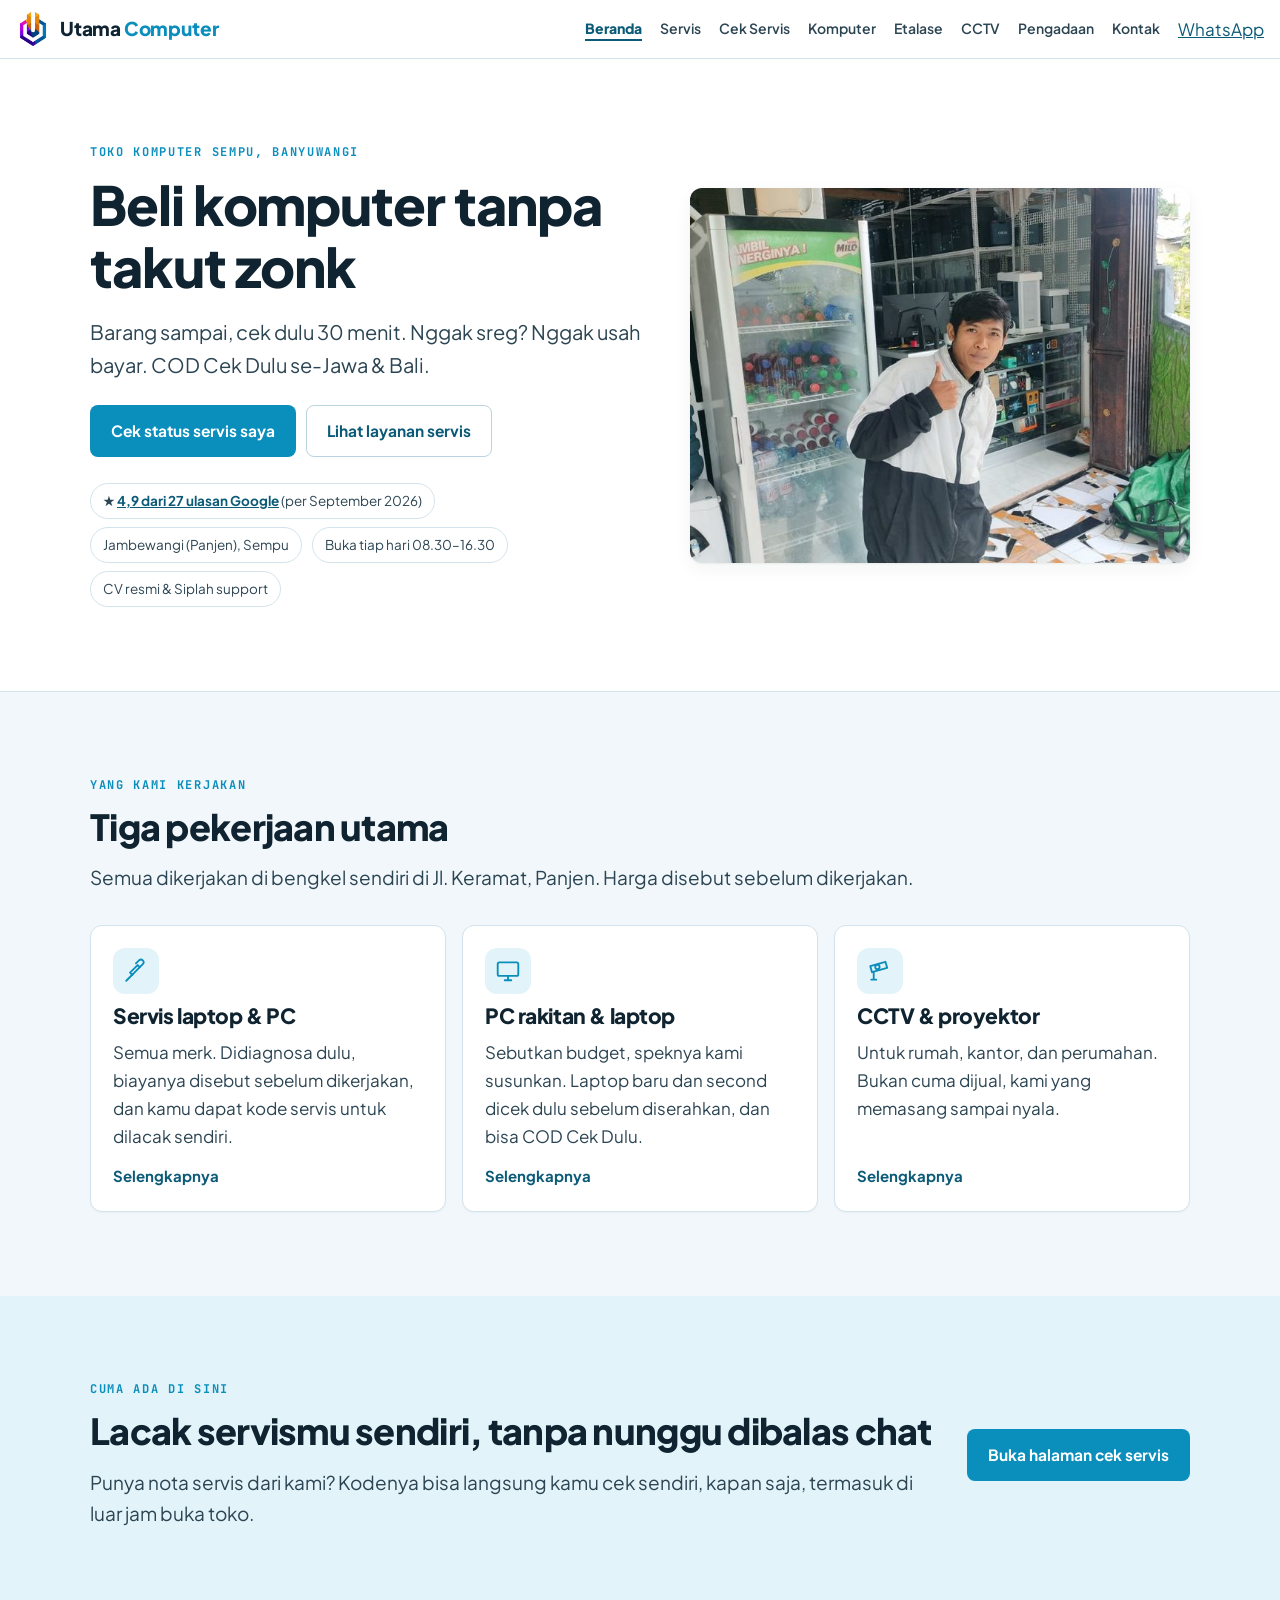
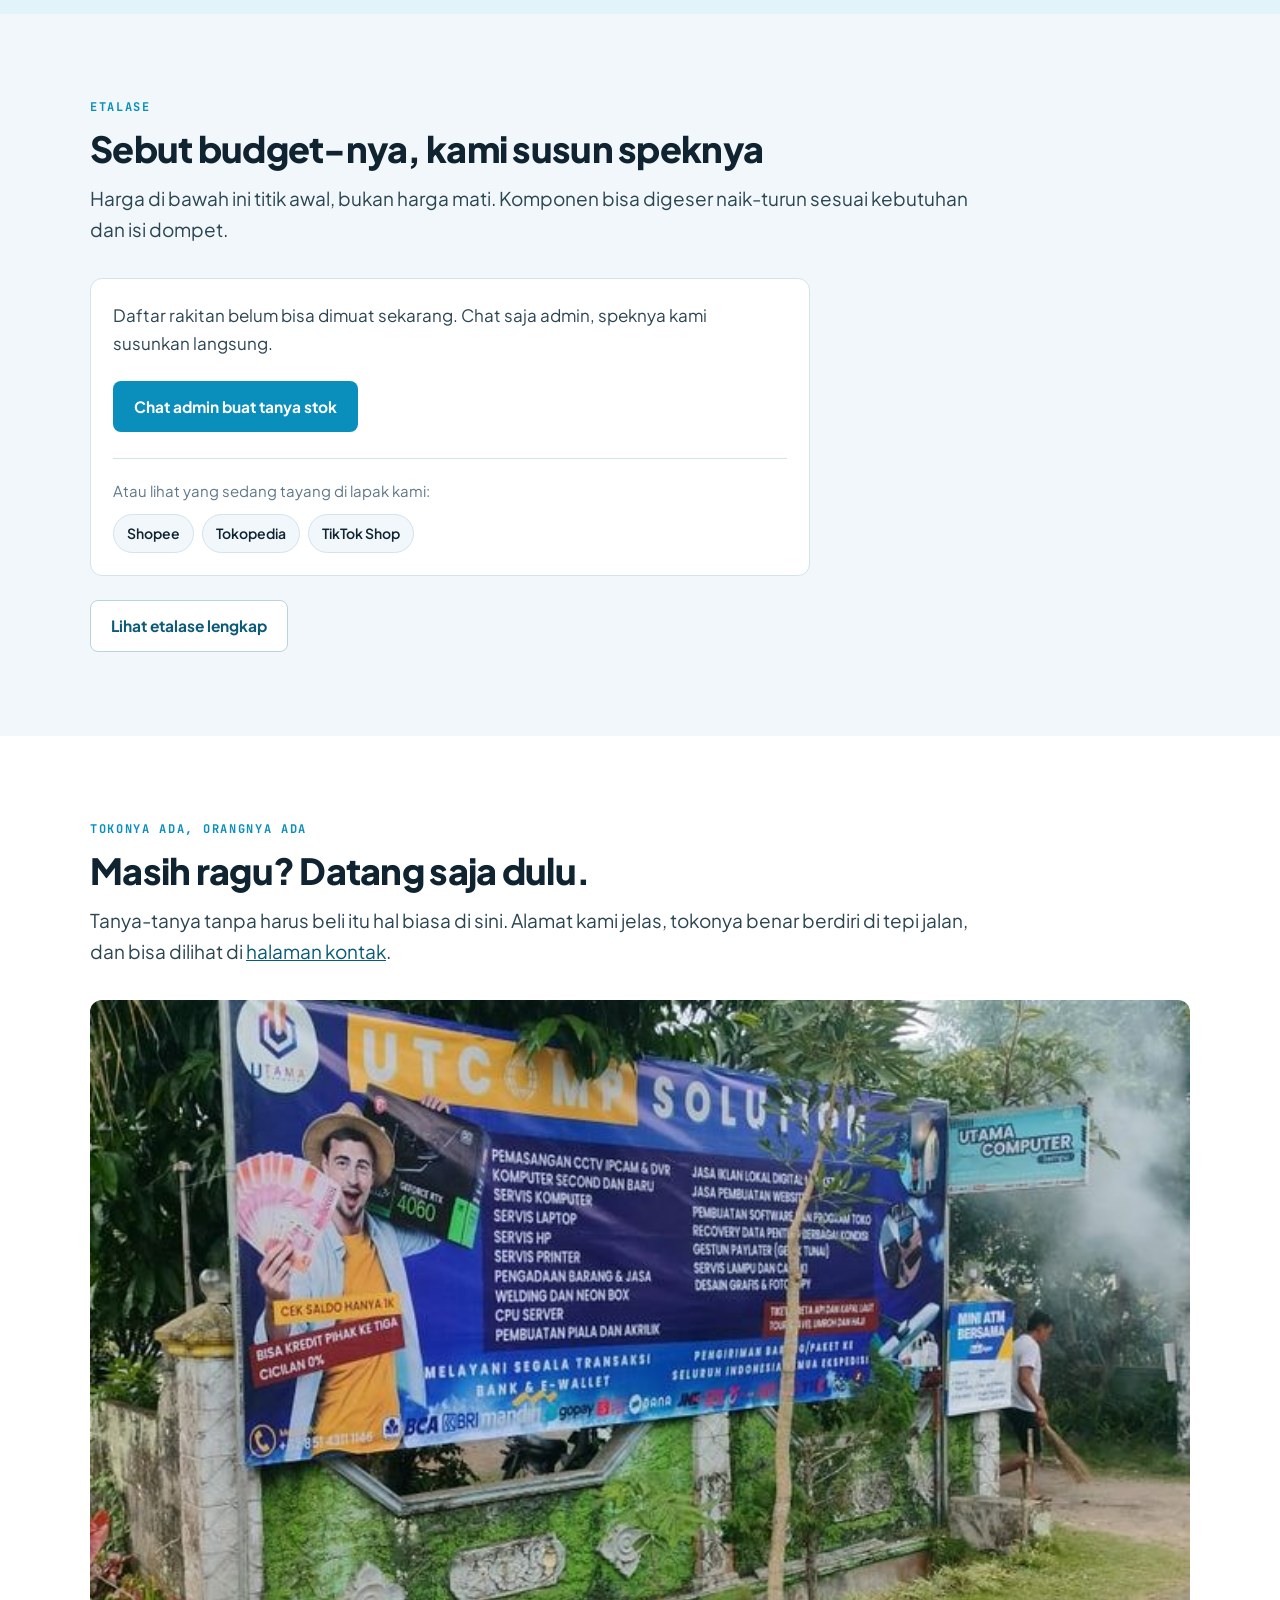
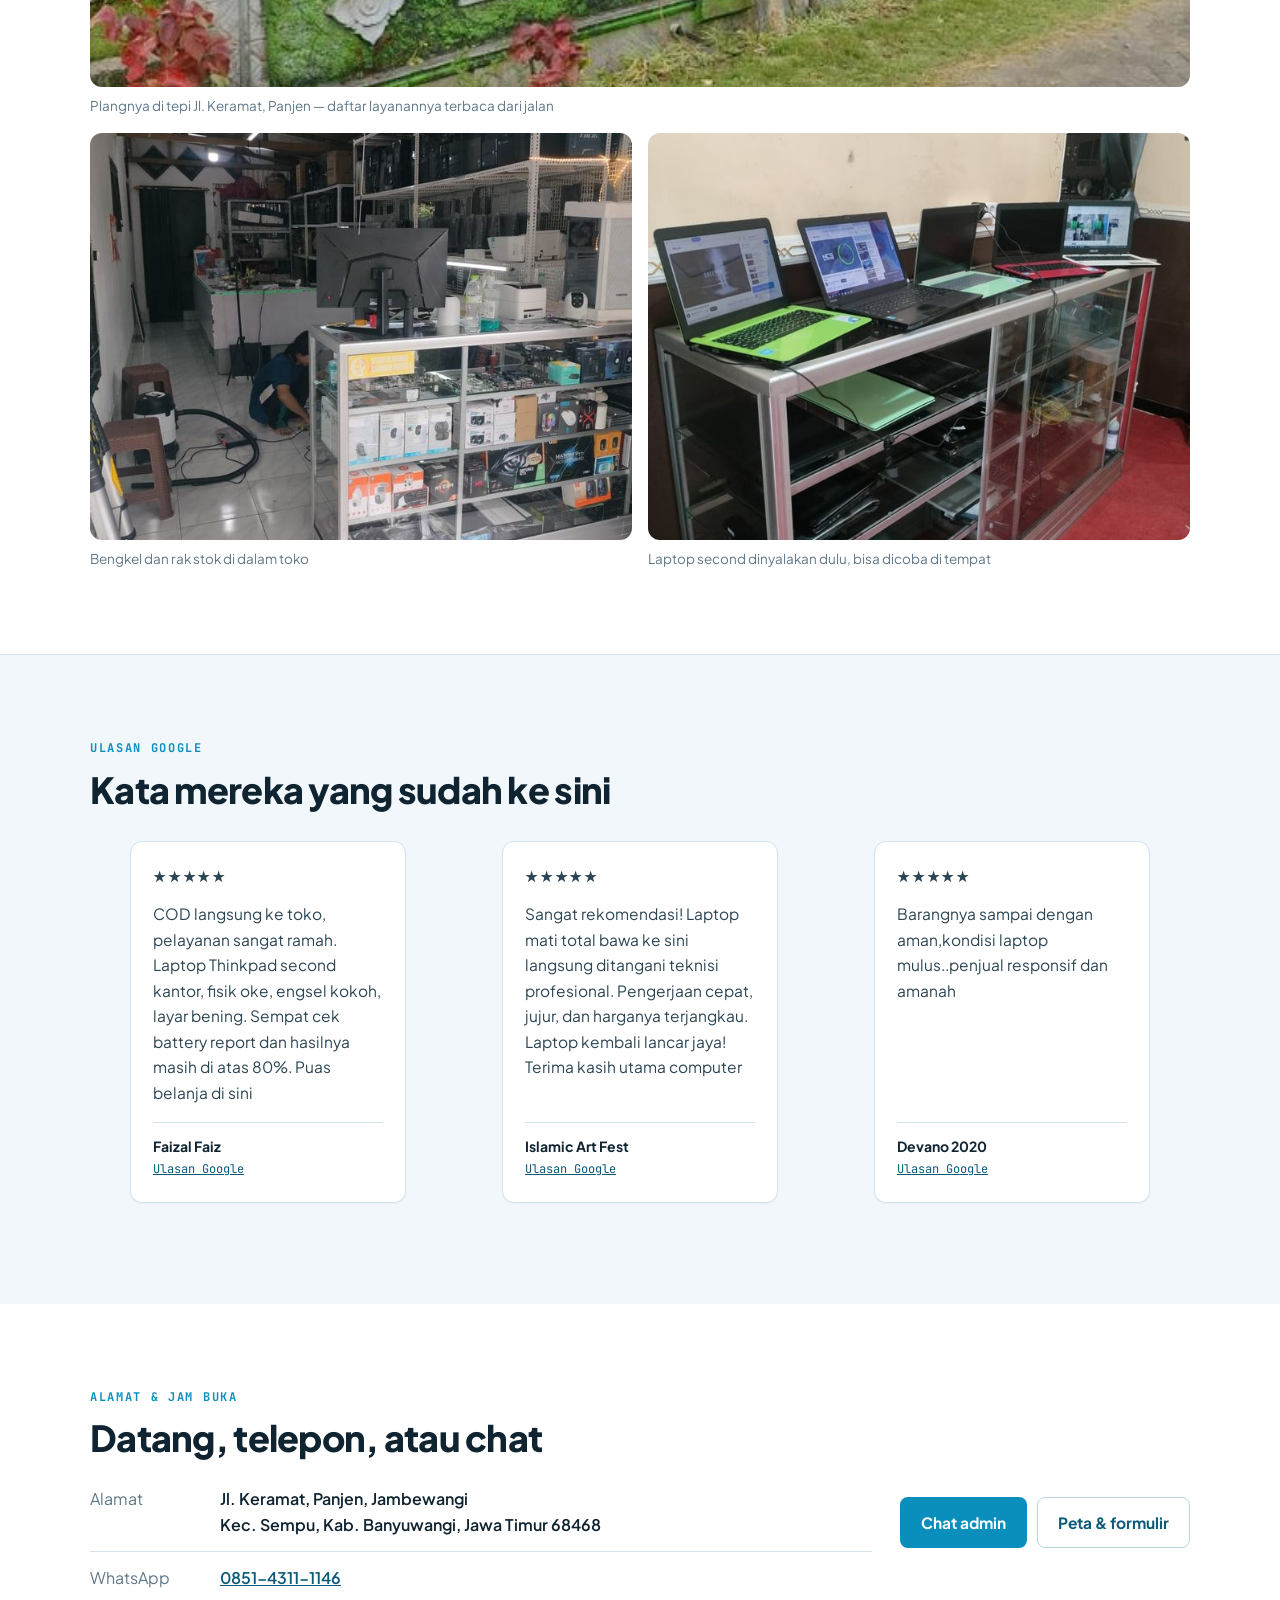
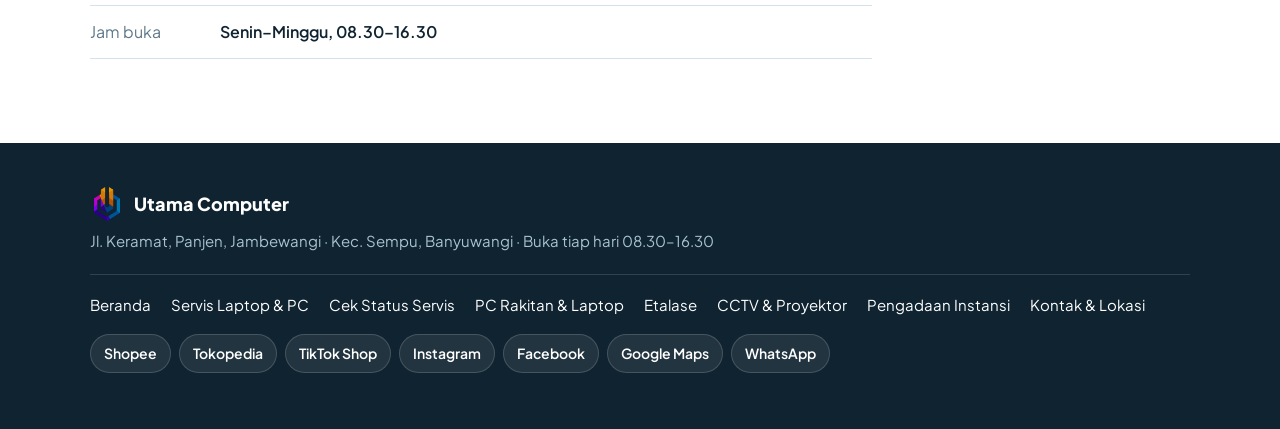
==== commit 5f4a4081: "Padatkan tampilan lewat tata letak, bukan lewat isi karangan Halaman terasa sepi bukan karena kurang" ====
--- a/index.html
+++ b/index.html
@@ -137,16 +137,19 @@
     <p class="lead">Semua dikerjakan di bengkel sendiri di Jl. Keramat, Panjen. Harga disebut sebelum dikerjakan.</p>
     <div class="grid">
       <a class="card kartu-tautan" href="servis/">
+        <span class="ikon-kotak"><svg class="ikon" viewBox="0 0 24 24" aria-hidden="true"><path d="M3 21l6-6"/><path d="M8.5 15.5l-2-2 7-7 2 2z"/><path d="M15.5 8.5l3-3a2.5 2.5 0 0 0-3.5-3.5l-3 3"/></svg></span>
         <h3>Servis laptop &amp; PC</h3>
         <p>Semua merk. Didiagnosa dulu, biayanya disebut sebelum dikerjakan, dan kamu dapat kode servis untuk dilacak sendiri.</p>
         <span class="tautan-lanjut">Selengkapnya</span>
       </a>
       <a class="card kartu-tautan" href="komputer/">
+        <span class="ikon-kotak"><svg class="ikon" viewBox="0 0 24 24" aria-hidden="true"><rect x="2.5" y="4" width="19" height="12.5" rx="1.5"/><path d="M9 20.5h6M12 16.5v4"/></svg></span>
         <h3>PC rakitan &amp; laptop</h3>
         <p>Sebutkan budget, speknya kami susunkan. Laptop baru dan second dicek dulu sebelum diserahkan, dan bisa COD Cek Dulu.</p>
         <span class="tautan-lanjut">Selengkapnya</span>
       </a>
       <a class="card kartu-tautan" href="cctv/">
+        <span class="ikon-kotak"><svg class="ikon" viewBox="0 0 24 24" aria-hidden="true"><path d="M3 7.5l14-4 1.6 5.6-14 4z"/><circle cx="9.6" cy="8.2" r="2"/><path d="M6.2 13.6V20M4 20h4.5"/></svg></span>
         <h3>CCTV &amp; proyektor</h3>
         <p>Untuk rumah, kantor, dan perumahan. Bukan cuma dijual, kami yang memasang sampai nyala.</p>
         <span class="tautan-lanjut">Selengkapnya</span>
--- a/style.css
+++ b/style.css
@@ -13,8 +13,9 @@
   --head: "Plus Jakarta Sans", system-ui, sans-serif;
   --body: "Plus Jakarta Sans", system-ui, sans-serif;
   --mono: "JetBrains Mono", ui-monospace, monospace;
-  --radius: 10px;
-  --bayang: 0 1px 2px rgba(15, 35, 48, 0.06), 0 8px 24px rgba(15, 35, 48, 0.06);
+  --radius: 12px;
+  --bayang: 0 1px 2px rgba(15, 35, 48, 0.05), 0 6px 18px rgba(15, 35, 48, 0.05);
+  --bayang-halus: 0 1px 2px rgba(15, 35, 48, 0.04);
 }
 
 * { box-sizing: border-box; }
@@ -181,21 +182,25 @@
 
 /* bands */
 
+/* Bagian melebar penuh, isinya tetap terpusat di 1100px. Ini yang
+   memungkinkan latar bergantian tanpa mengubah HTML tiap halaman. */
 .hero, .band {
-  max-width: 1100px;
-  margin: 0 auto;
-  padding: 56px 16px;
-}
-
-.band-panel { background: var(--kertas); max-width: none; }
-
-.band-panel > .wrap { max-width: 1100px; margin: 0 auto; }
-
-.band-accent { background: var(--tint); max-width: none; }
-
-.band-accent > .wrap { max-width: 1100px; margin: 0 auto; }
+  padding: 56px max(16px, (100% - 1100px) / 2);
+}
+
+.band-panel > .wrap, .band-accent > .wrap { max-width: 1100px; margin: 0 auto; }
+
+/* Irama latar: putih, abu sangat muda, putih. Bagian bertanda accent
+   selalu menang karena itu penekanan yang disengaja. */
+main > section { background: var(--putih); }
+main > section:nth-of-type(even) { background: var(--kertas); }
+main > section.band-accent { background: var(--tint); }
 
 .band-garis { border-top: 1px solid var(--garis); }
+
+/* jarak antar bagian lebih besar daripada jarak di dalam bagian */
+.band > h2, .band > .wrap > h2, .band > h1 { margin-bottom: 14px; }
+.band > .lead, .band > .wrap > .lead { margin-bottom: 32px; }
 
 /* hero */
 
@@ -311,11 +316,74 @@
   border: 1px solid var(--garis);
   border-radius: var(--radius);
   padding: 22px;
+  box-shadow: var(--bayang-halus);
 }
 
 .card p { margin: 0; color: var(--teks); }
 
 .card-highlight { border-color: var(--biru); box-shadow: var(--bayang); }
+
+/* ikon digambar inline sebagai SVG, bukan emoji dan bukan pustaka ikon */
+
+.ikon {
+  display: block;
+  width: 26px;
+  height: 26px;
+  flex: none;
+  stroke: var(--biru);
+  stroke-width: 1.7;
+  fill: none;
+  stroke-linecap: round;
+  stroke-linejoin: round;
+}
+
+.ikon-kotak {
+  display: inline-flex;
+  align-items: center;
+  justify-content: center;
+  width: 46px;
+  height: 46px;
+  border-radius: 12px;
+  background: var(--tint);
+}
+
+/* daftar berikon */
+
+.poin-ikon { list-style: none; margin: 0; padding: 0; display: grid; gap: 14px; }
+
+.poin-ikon li {
+  display: grid;
+  grid-template-columns: 46px 1fr;
+  gap: 14px;
+  align-items: start;
+  padding: 16px 18px;
+  background: var(--putih);
+  border: 1px solid var(--garis);
+  border-radius: var(--radius);
+  box-shadow: var(--bayang-halus);
+}
+
+.poin-ikon strong { display: block; color: var(--tinta); font-size: 17px; }
+
+.poin-ikon span { color: var(--teks); font-size: 15.5px; }
+
+/* badge faktual */
+
+.badge-baris { display: flex; flex-wrap: wrap; gap: 8px; margin: 0 0 28px; padding: 0; list-style: none; }
+
+.badge-fakta {
+  display: inline-flex;
+  align-items: center;
+  gap: 7px;
+  padding: 7px 13px;
+  background: var(--tint);
+  color: var(--biru-gelap);
+  border-radius: 999px;
+  font-size: 14px;
+  font-weight: 700;
+}
+
+.badge-fakta .ikon { width: 16px; height: 16px; stroke-width: 2.2; }
 
 /* kartu yang seluruhnya jadi tautan */
 
@@ -749,7 +817,15 @@
   max-width: 60ch;
 }
 
-.etalase-pesan .mono { color: var(--teks); font-family: var(--body); font-size: 16px; }
+.etalase-pesan-teks { color: var(--teks); font-size: 17px; max-width: 54ch; }
+
+.etalase-lapak-judul {
+  margin: 26px 0 10px;
+  padding-top: 20px;
+  border-top: 1px solid var(--garis);
+  font-size: 15px;
+  color: var(--redup);
+}
 
 /* foto */
 
@@ -944,8 +1020,7 @@
   .ajakan { grid-template-columns: 1fr auto; align-items: center; gap: 28px; }
   .dua-kolom { grid-template-columns: 1.15fr 1fr; gap: 32px; }
   .kontak-ringkas { grid-template-columns: 1fr auto; gap: 28px; }
-  .hero, .band { padding: 72px 24px; }
-  .band-panel, .band-accent { padding-left: 24px; padding-right: 24px; }
+  .hero, .band { padding: 84px max(24px, (100% - 1100px) / 2); }
   .footer { padding: 44px 24px 56px; }
   .grid { grid-template-columns: repeat(2, 1fr); }
   .photos { grid-template-columns: repeat(2, 1fr); }
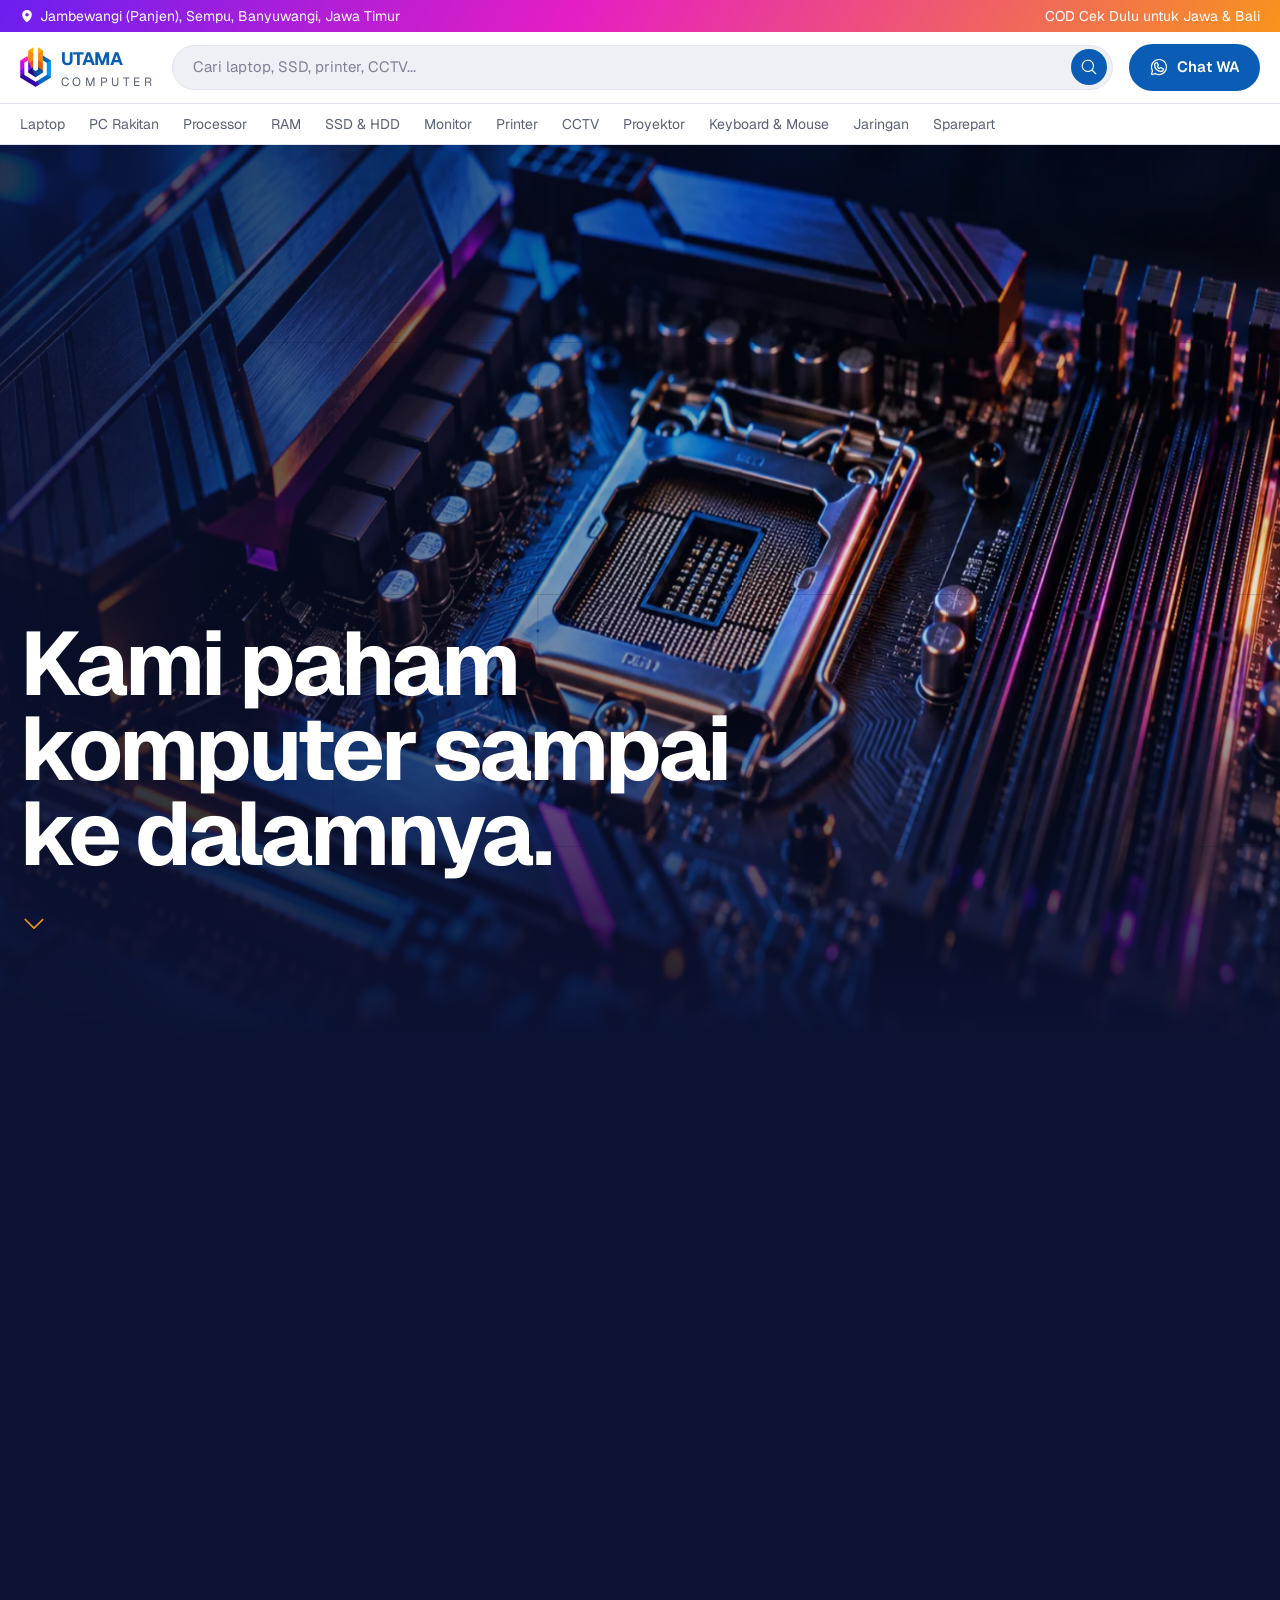
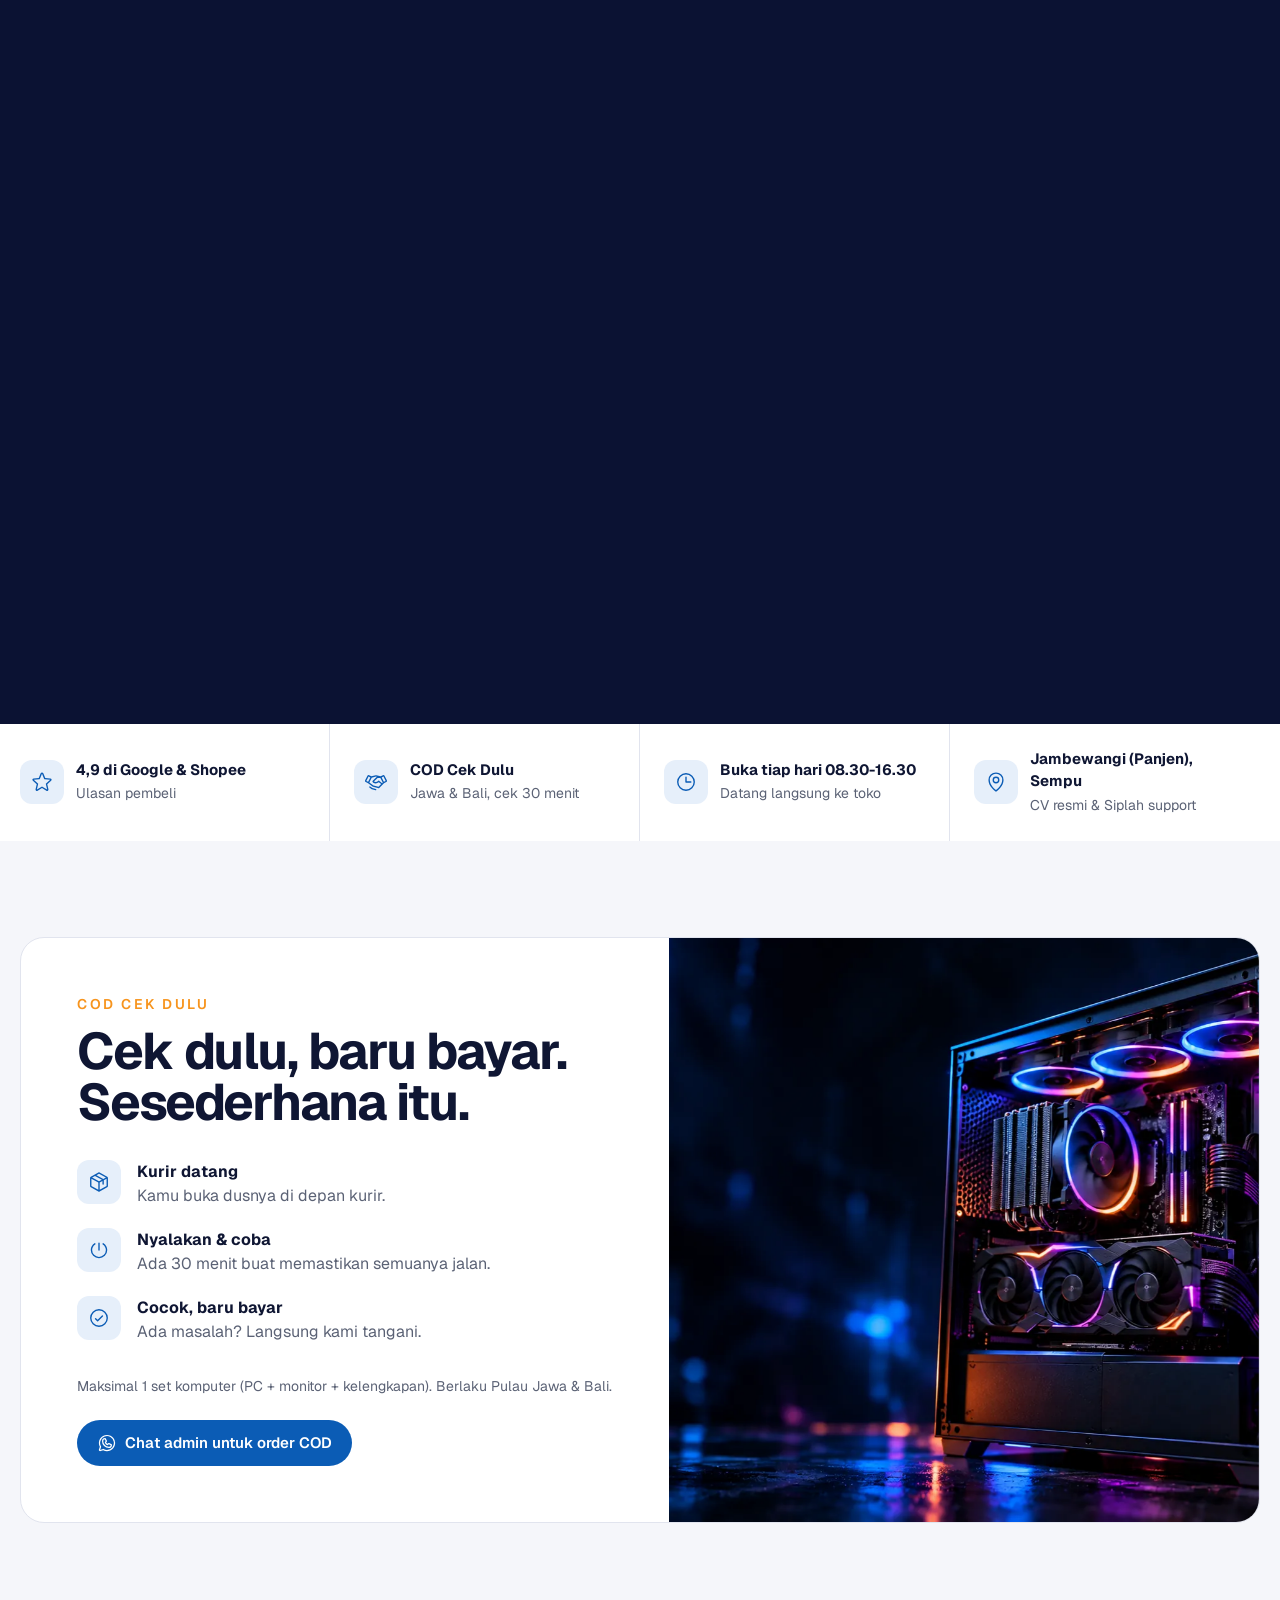
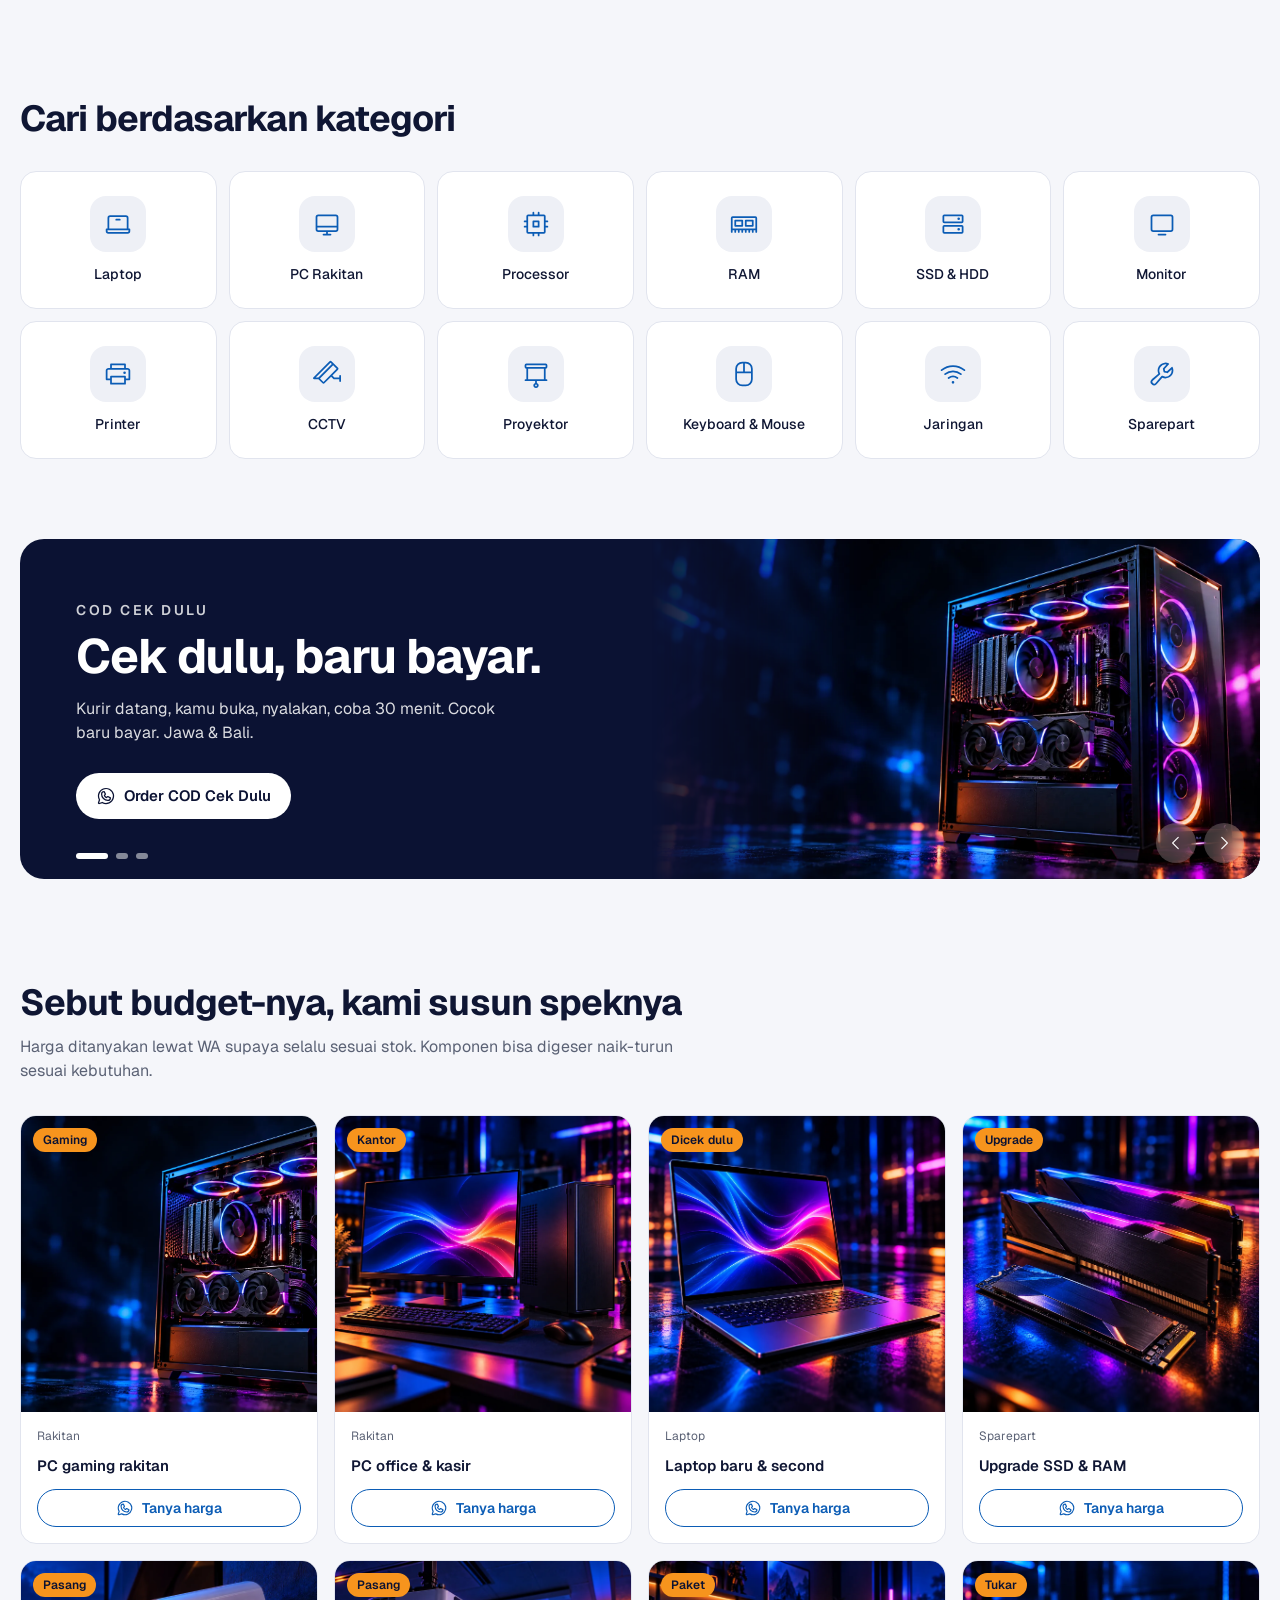
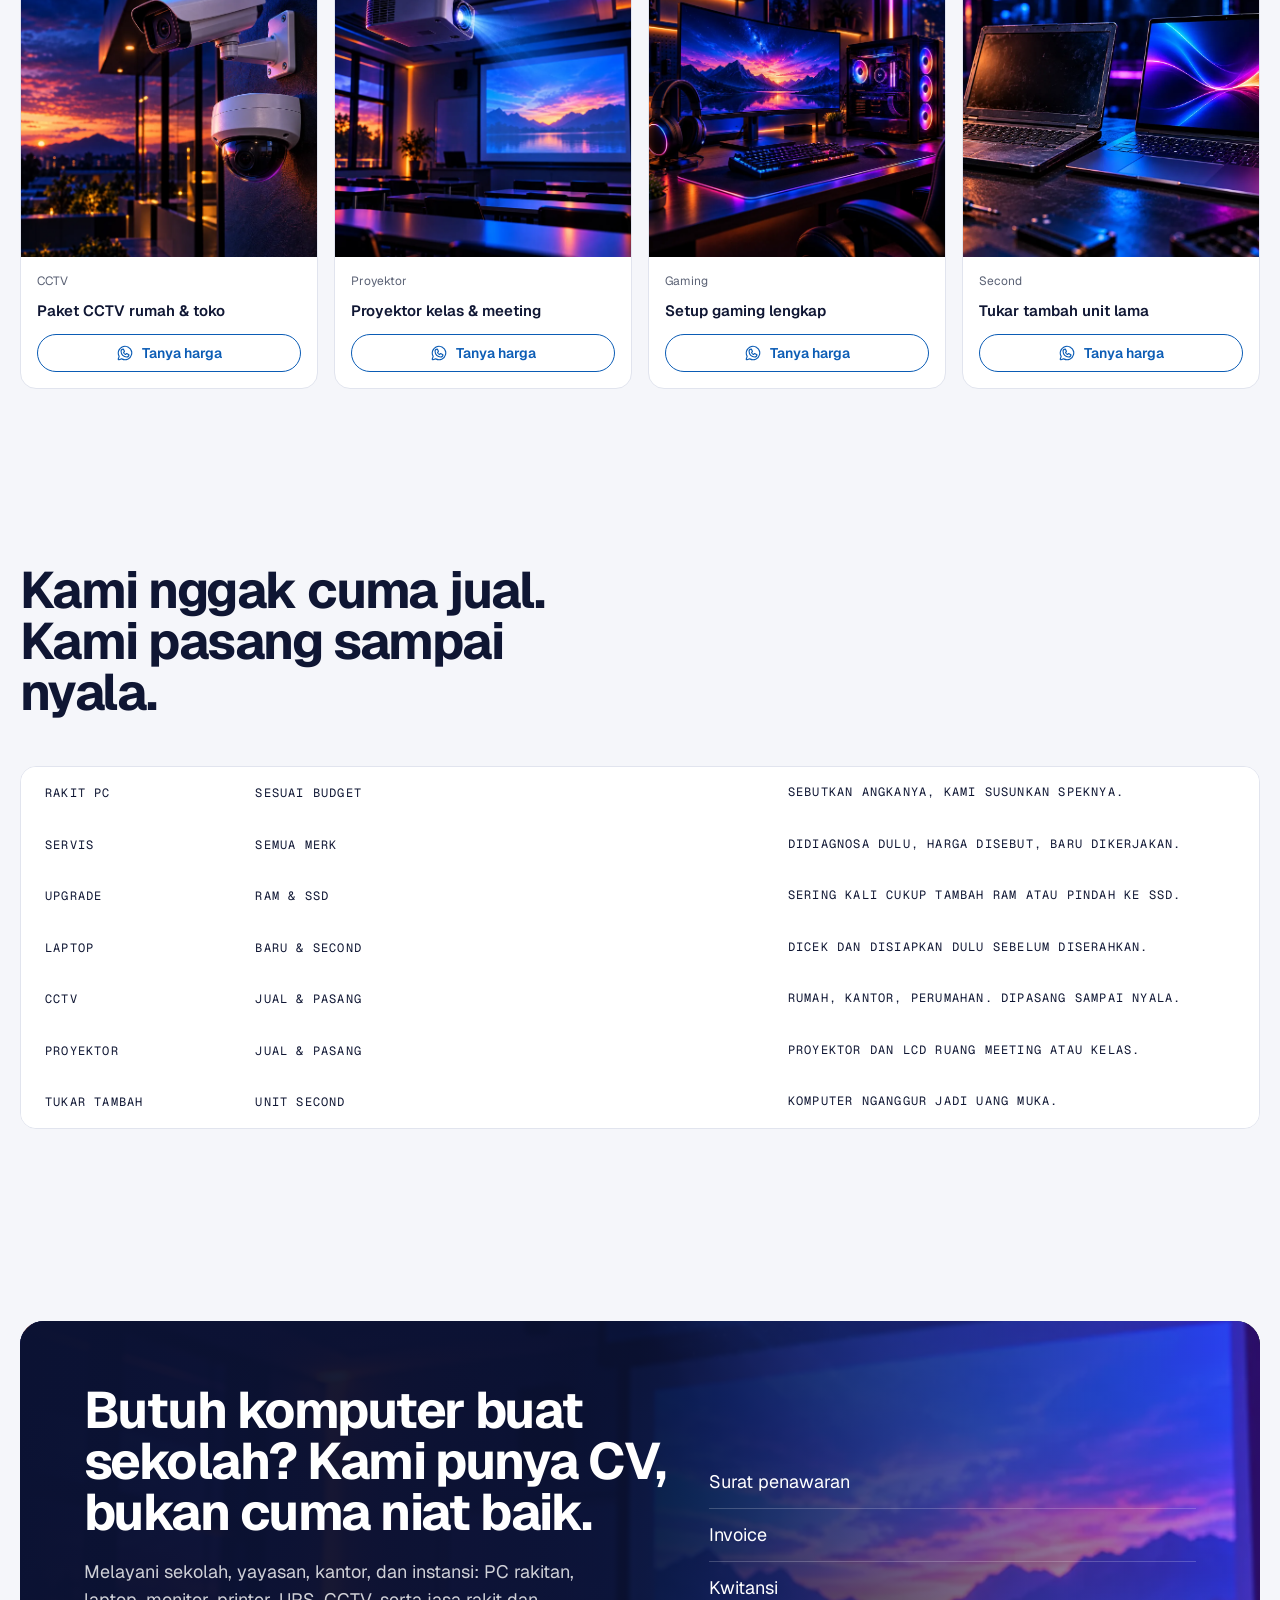
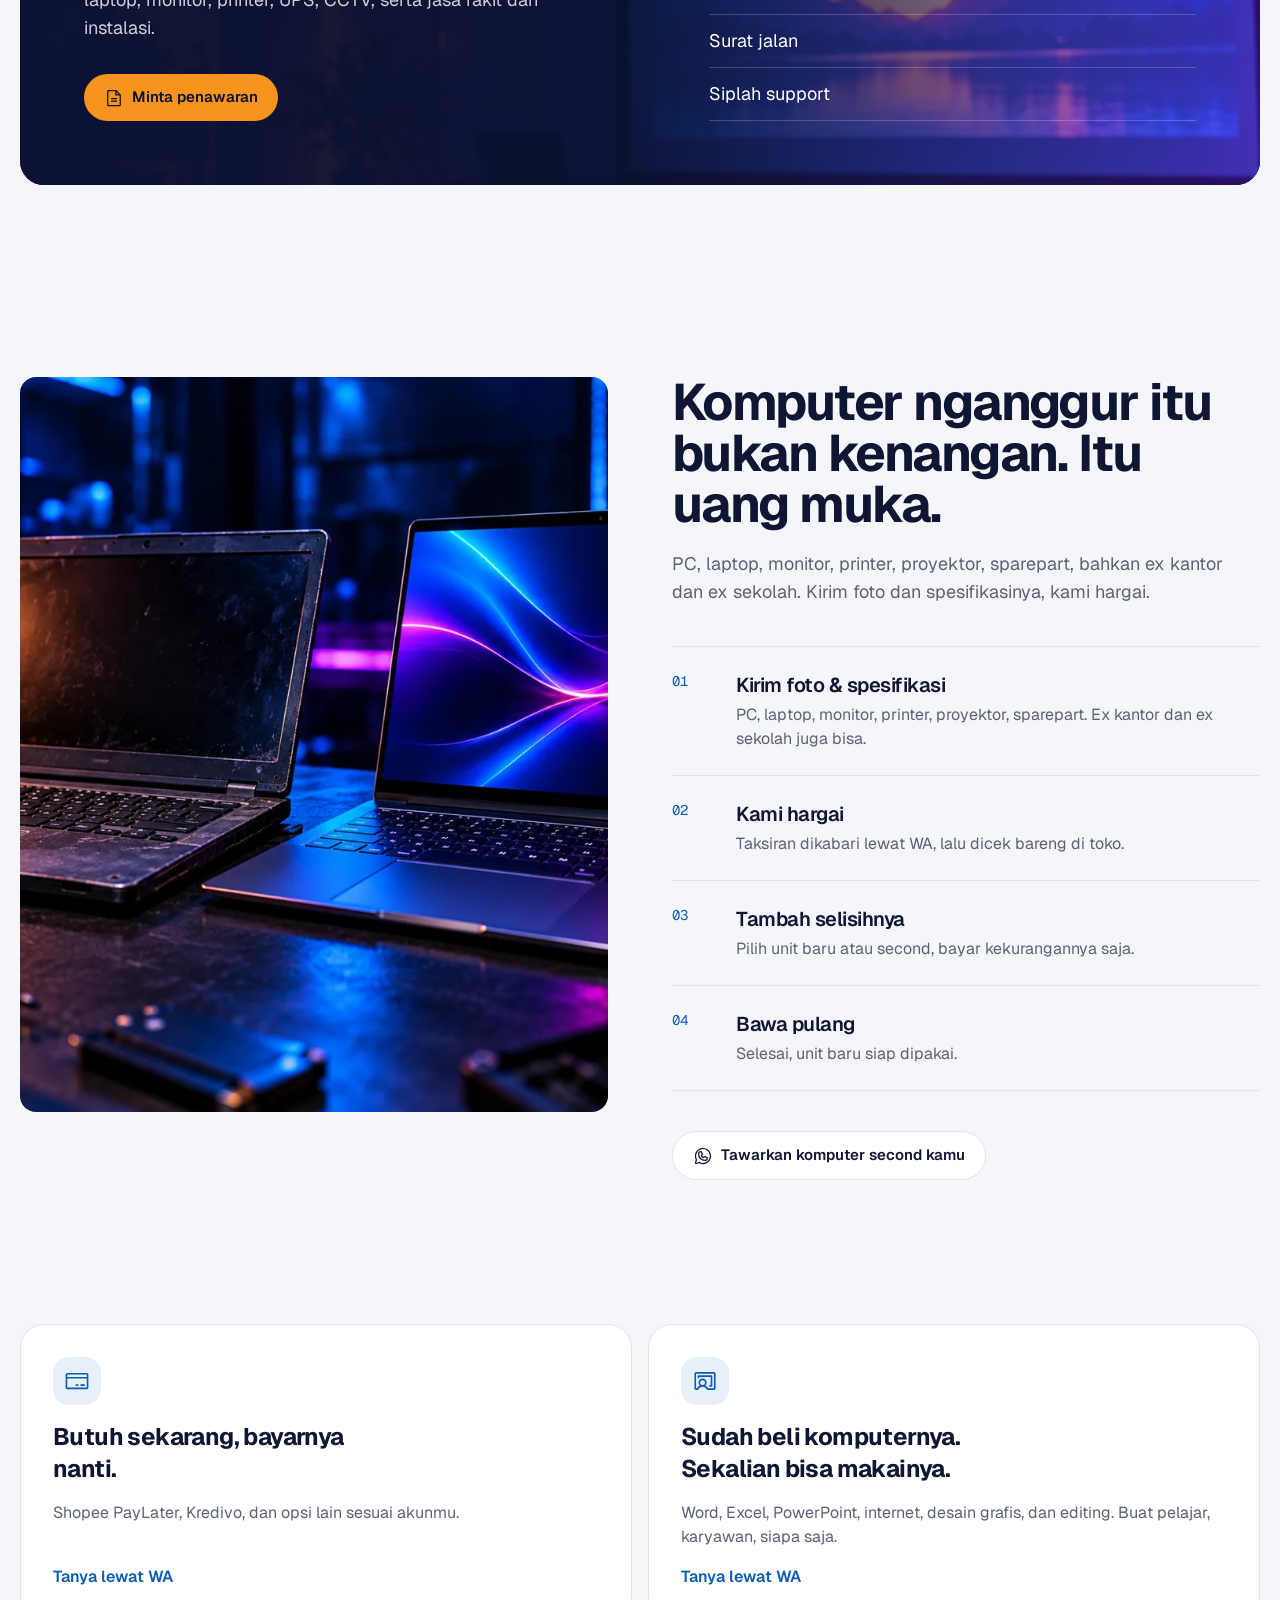
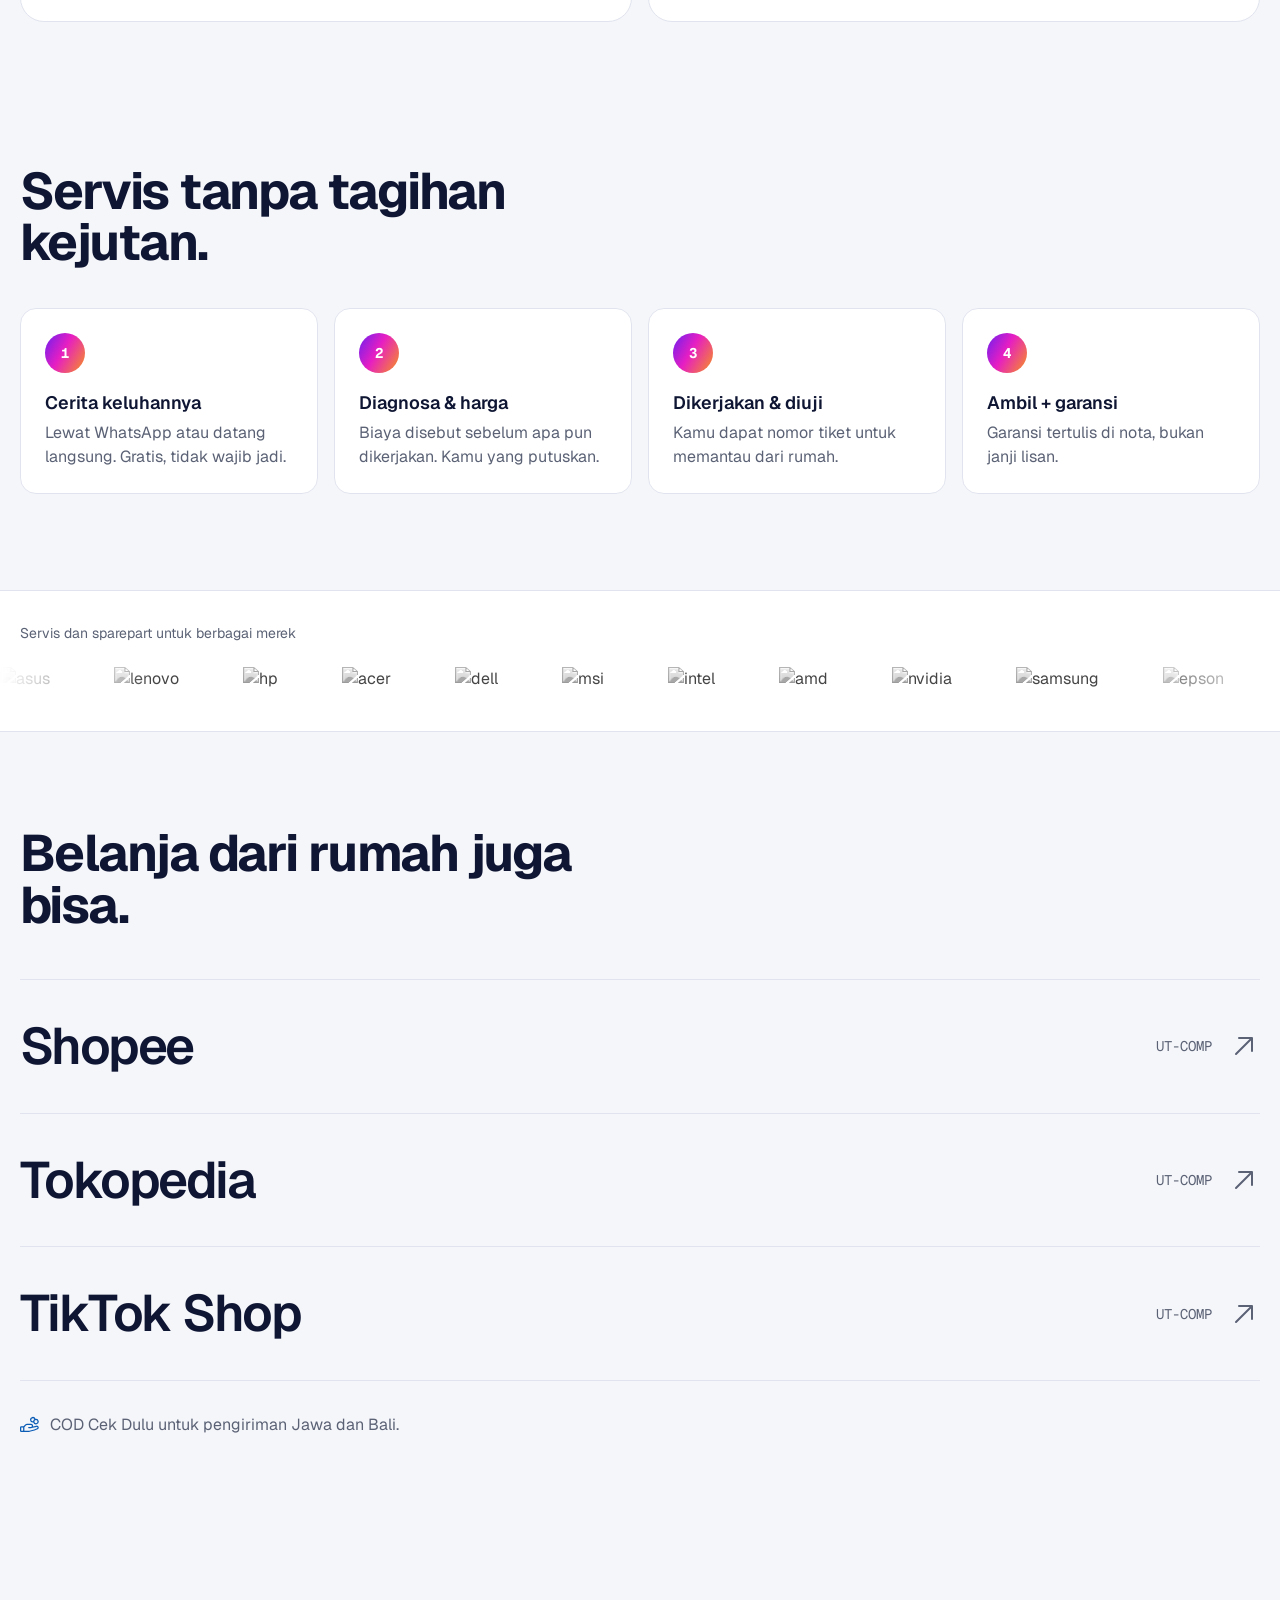
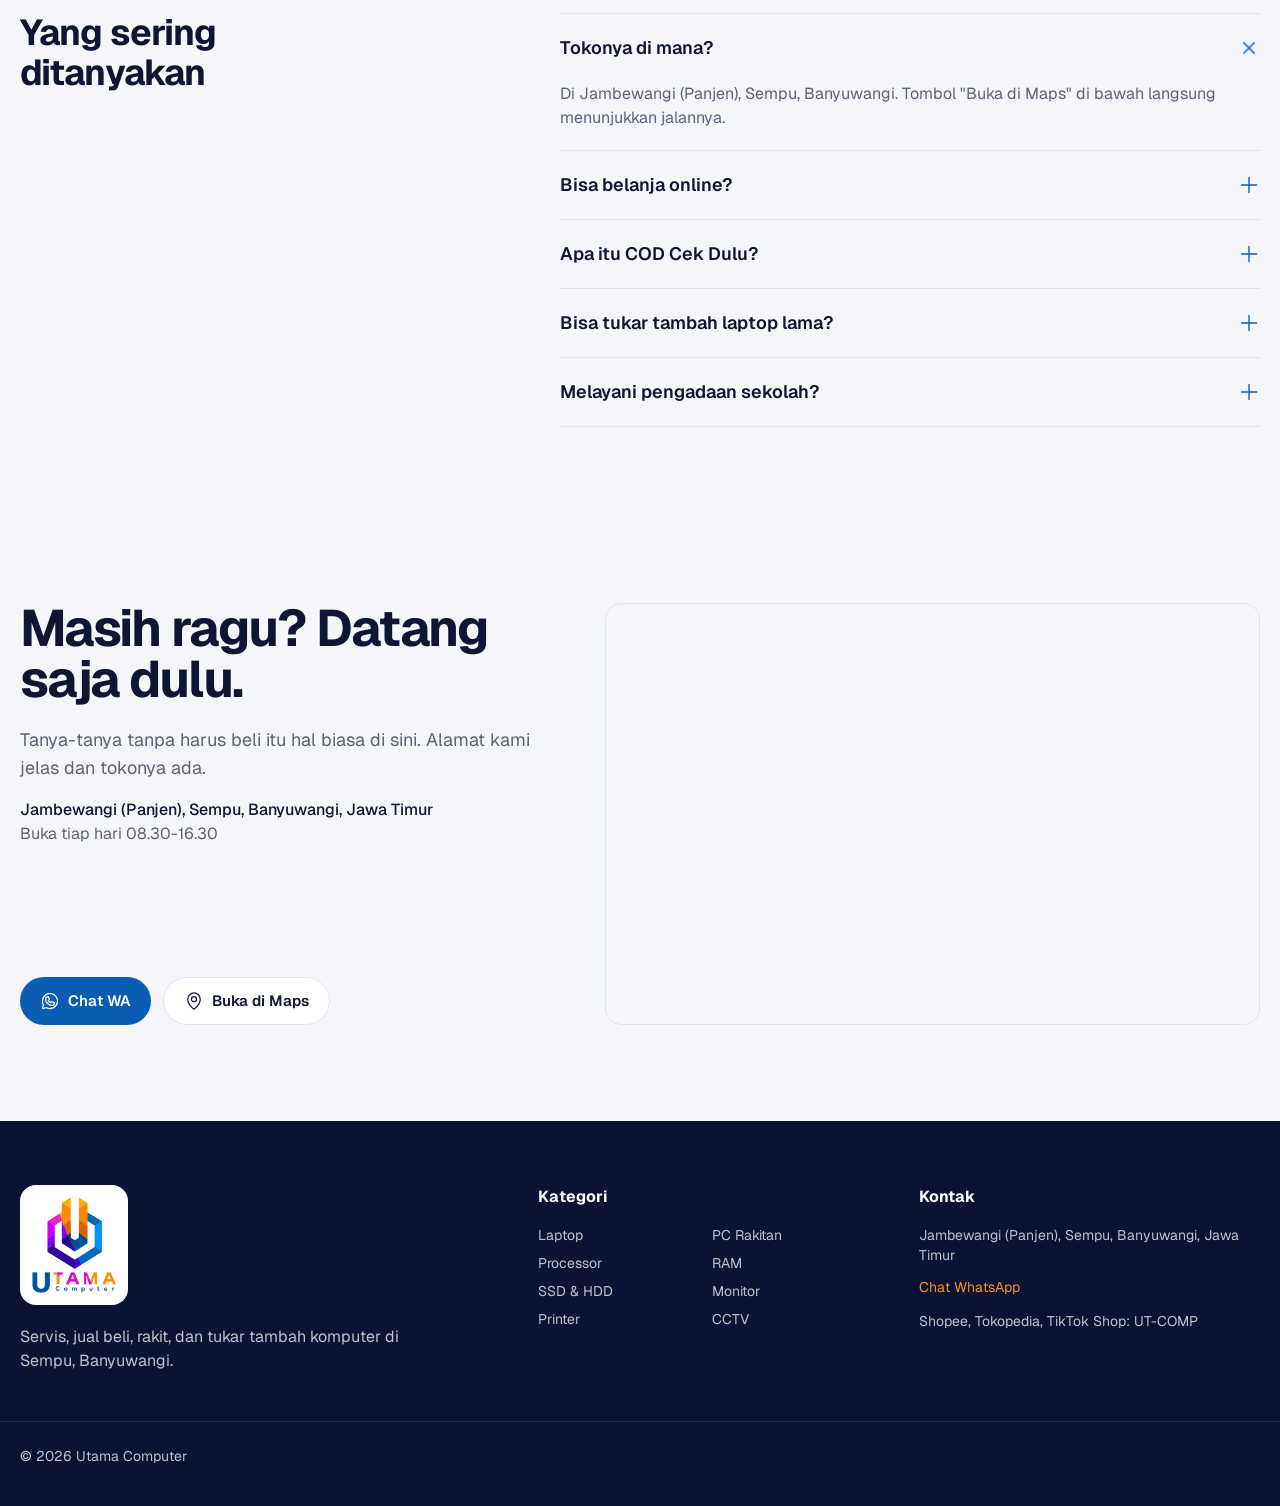
==== commit daf50b96: "Ganti halaman depan dengan desain baru (scroll mobo jadi PC utuh)" ====
--- a/index.html
+++ b/index.html
@@ -1,301 +1,18 @@
 <!DOCTYPE html>
 <html lang="id">
-<head>
-<meta charset="utf-8">
-<meta name="viewport" content="width=device-width, initial-scale=1">
-<title>Utama Computer — Servis &amp; Rakit PC di Sempu, Banyuwangi</title>
-<meta name="description" content="Servis komputer dan laptop, rakit PC sesuai budget, CCTV, dan pengadaan sekolah di Sempu, Banyuwangi. COD Cek Dulu se-Jawa &amp; Bali: cek barangnya dulu 30 menit, baru bayar.">
-<link rel="canonical" href="https://utamacomputer.id/">
-<meta property="og:type" content="website">
-<meta property="og:site_name" content="Utama Computer">
-<meta property="og:locale" content="id_ID">
-<meta property="og:url" content="https://utamacomputer.id/">
-<meta property="og:title" content="Utama Computer — Servis &amp; Rakit PC di Sempu, Banyuwangi">
-<meta property="og:description" content="Servis komputer dan laptop, rakit PC sesuai budget, CCTV, dan pengadaan sekolah di Sempu, Banyuwangi. COD Cek Dulu se-Jawa &amp; Bali: cek barangnya dulu 30 menit, baru bayar.">
-<meta property="og:image" content="https://utamacomputer.id/img/plang-toko.jpg">
-<meta property="og:image:alt" content="Plang Utama Computer di tepi Jl. Keramat, Panjen, Sempu">
-<meta name="twitter:card" content="summary_large_image">
-<link rel="icon" href="img/favicon-32.png" sizes="32x32">
-<link rel="apple-touch-icon" href="img/apple-touch-icon.png">
-<link rel="preconnect" href="https://fonts.googleapis.com">
-<link rel="preconnect" href="https://fonts.gstatic.com" crossorigin>
-<link rel="stylesheet" href="https://fonts.googleapis.com/css2?family=Plus+Jakarta+Sans:wght@400;600;700;800&family=JetBrains+Mono:wght@400;700&display=swap">
-<meta name="theme-color" content="#0a8ebc">
-<link rel="stylesheet" href="style.css">
-<script src="app.js" defer></script>
-<script type="application/ld+json">
-{
-  "@context": "https://schema.org",
-  "@type": "ComputerStore",
-  "name": "Utama Computer",
-  "alternateName": "Utama Computer Sempu",
-  "url": "https://utamacomputer.id/",
-  "logo": "https://utamacomputer.id/img/logo-mark.png",
-  "image": "https://utamacomputer.id/img/plang-toko.jpg",
-  "description": "Servis komputer dan laptop, rakit PC sesuai budget, sparepart, CCTV, serta pengadaan sekolah dan instansi di Sempu, Banyuwangi.",
-  "telephone": "+6285143111146",
-  "address": {
-    "@type": "PostalAddress",
-    "streetAddress": "Jl. Keramat, Panjen, Jambewangi",
-    "addressLocality": "Sempu",
-    "addressRegion": "Jawa Timur",
-    "postalCode": "68468",
-    "addressCountry": "ID"
-  },
-  "geo": {
-    "@type": "GeoCoordinates",
-    "latitude": -8.2975433,
-    "longitude": 114.1277941
-  },
-  "hasMap": "https://maps.google.com/?cid=14573424651252202756",
-  "openingHoursSpecification": [{
-    "@type": "OpeningHoursSpecification",
-    "dayOfWeek": ["Monday", "Tuesday", "Wednesday", "Thursday", "Friday", "Saturday", "Sunday"],
-    "opens": "08:30",
-    "closes": "16:30"
-  }],
-  "sameAs": [
-    "https://www.instagram.com/utamacomputersempu/",
-    "https://www.facebook.com/people/Utama-Computer-Sempu/61568482865484/",
-    "https://shopee.co.id/utcomputer",
-    "https://tk.tokopedia.com/ZSaB3tubw/",
-    "https://vt.tiktok.com/ZSaB3gMnH/?page=Mall"
-  ]
-}
-</script>
-</head>
-<body>
-
-<!-- ==== AWAL BLOK BERSAMA: HEADER ====================================
-     Blok ini SAMA PERSIS di kedelapan halaman. Tidak ada langkah build,
-     jadi kalau menu berubah, ubah di KEDELAPAN berkas ini:
-       index.html, servis/, cek/, komputer/, etalase/, cctv/,
-       pengadaan/, kontak/
-     Yang berbeda antar halaman hanya satu: tautan halaman yang sedang
-     dibuka memakai class="aktif" dan aria-current="page".
-     Menu lipat di HP memakai checkbox, bukan JavaScript, supaya tetap
-     bisa dibuka kalau skripnya gagal dimuat.
-     ================================================================== -->
-<a class="lewati" href="#isi">Lewati ke isi</a>
-<header class="topbar">
-  <a class="brand" href="./">
-    <img src="img/logo-mark.png" alt="" width="256" height="256" class="brand-mark">
-    <span class="brand-text">Utama <span>Computer</span></span>
-  </a>
-  <input class="menu-sakelar" type="checkbox" id="menu-sakelar">
-  <label class="menu-tombol" for="menu-sakelar">Menu</label>
-  <div class="menu-isi">
-    <nav class="topnav" aria-label="Menu utama">
-      <a class="aktif" aria-current="page" href="./">Beranda</a>
-      <a href="servis/">Servis</a>
-      <a href="cek/">Cek Servis</a>
-      <a href="komputer/">Komputer</a>
-      <a href="etalase/">Etalase</a>
-      <a href="cctv/">CCTV</a>
-      <a href="pengadaan/">Pengadaan</a>
-      <a href="kontak/">Kontak</a>
-    </nav>
-    <a class="nav-wa" href="https://wa.me/6285143111146?text=Halo%20Utama%20Computer.%20saya%20dari%20Sosmed%20mau%20tanya%20produknya.%20Mohon%20dibantu%20ya" target="_blank" rel="noopener">WhatsApp</a>
-  </div>
-</header>
-<!-- ==== AKHIR BLOK BERSAMA: HEADER ================================== -->
-
-<main id="isi">
-
-  <section class="hero">
-   <div class="hero-teks">
-    <span class="label">Toko komputer Sempu, Banyuwangi</span>
-    <h1 data-teks="hero_judul">Beli komputer tanpa takut zonk</h1>
-    <p class="hero-sub" data-teks="hero_sub">Barang sampai, cek dulu 30 menit. Nggak sreg? Nggak usah bayar. COD Cek Dulu se-Jawa &amp; Bali.</p>
-    <p class="cta-row">
-      <a class="btn btn-primary" href="cek/">Cek status servis saya</a>
-      <a class="btn btn-ghost" href="servis/">Lihat layanan servis</a>
-    </p>
-    <ul class="trustline">
-      <!-- Angka di bawah ini NILAI BAWAAN, dipakai kalau sheet belum diisi atau
-           API sedang tidak bisa dihubungi. Pembaruan sehari-hari lewat tab TEKS
-           di spreadsheet (rating_angka, rating_jumlah, rating_per).
-           Jangan pernah menyalin angka ini ke JSON-LD: rating yang ditulis
-           sendiri ke data terstruktur melanggar pedoman Google. -->
-      <li>&#9733;
-        <a href="https://maps.google.com/?cid=14573424651252202756" target="_blank" rel="noopener"><span data-teks="rating_angka">4,9</span> dari <span data-teks="rating_jumlah">27</span> ulasan Google</a>
-        (per <span data-teks="rating_per">September 2026</span>)
-      </li>
-      <li>Jambewangi (Panjen), Sempu</li>
-      <li data-teks="jam_buka">Buka tiap hari 08.30&ndash;16.30</li>
-      <li>CV resmi &amp; Siplah support</li>
-    </ul>
-   </div>
-   <figure class="hero-foto">
-     <img src="img/toko-depan.jpg" alt="Tampak depan toko Utama Computer dengan etalase dan rak CPU terlihat dari luar" width="675" height="900">
-   </figure>
-  </section>
-
-  <section class="band band-garis">
-    <span class="label">Yang kami kerjakan</span>
-    <h2>Tiga pekerjaan utama</h2>
-    <p class="lead">Semua dikerjakan di bengkel sendiri di Jl. Keramat, Panjen. Harga disebut sebelum dikerjakan.</p>
-    <div class="grid">
-      <a class="card kartu-tautan" href="servis/">
-        <span class="ikon-kotak"><svg class="ikon" viewBox="0 0 24 24" aria-hidden="true"><path d="M3 21l6-6"/><path d="M8.5 15.5l-2-2 7-7 2 2z"/><path d="M15.5 8.5l3-3a2.5 2.5 0 0 0-3.5-3.5l-3 3"/></svg></span>
-        <h3>Servis laptop &amp; PC</h3>
-        <p>Semua merk. Didiagnosa dulu, biayanya disebut sebelum dikerjakan, dan kamu dapat kode servis untuk dilacak sendiri.</p>
-        <span class="tautan-lanjut">Selengkapnya</span>
-      </a>
-      <a class="card kartu-tautan" href="komputer/">
-        <span class="ikon-kotak"><svg class="ikon" viewBox="0 0 24 24" aria-hidden="true"><rect x="2.5" y="4" width="19" height="12.5" rx="1.5"/><path d="M9 20.5h6M12 16.5v4"/></svg></span>
-        <h3>PC rakitan &amp; laptop</h3>
-        <p>Sebutkan budget, speknya kami susunkan. Laptop baru dan second dicek dulu sebelum diserahkan, dan bisa COD Cek Dulu.</p>
-        <span class="tautan-lanjut">Selengkapnya</span>
-      </a>
-      <a class="card kartu-tautan" href="cctv/">
-        <span class="ikon-kotak"><svg class="ikon" viewBox="0 0 24 24" aria-hidden="true"><path d="M3 7.5l14-4 1.6 5.6-14 4z"/><circle cx="9.6" cy="8.2" r="2"/><path d="M6.2 13.6V20M4 20h4.5"/></svg></span>
-        <h3>CCTV &amp; proyektor</h3>
-        <p>Untuk rumah, kantor, dan perumahan. Bukan cuma dijual, kami yang memasang sampai nyala.</p>
-        <span class="tautan-lanjut">Selengkapnya</span>
-      </a>
-    </div>
-  </section>
-
-  <section class="band band-accent">
-   <div class="wrap">
-    <div class="ajakan">
-     <div>
-      <span class="label">Cuma ada di sini</span>
-      <h2>Lacak servismu sendiri, tanpa nunggu dibalas chat</h2>
-      <p class="lead">
-        Punya nota servis dari kami? Kodenya bisa langsung kamu cek sendiri,
-        kapan saja, termasuk di luar jam buka toko.
-      </p>
-     </div>
-     <p class="cta-row">
-       <a class="btn btn-primary" href="cek/">Buka halaman cek servis</a>
-     </p>
-    </div>
-   </div>
-  </section>
-
-  <section class="band">
-    <span class="label">Etalase</span>
-    <h2>Sebut budget-nya, kami susun speknya</h2>
-    <p class="lead">
-      Harga di bawah ini titik awal, bukan harga mati. Komponen bisa digeser
-      naik-turun sesuai kebutuhan dan isi dompet.
-    </p>
-    <div id="etalase-isi" class="etalase-isi" data-batas="4">
-      <p class="etalase-memuat">Memuat daftar rakitan&hellip;</p>
-    </div>
-    <p class="cta-row">
-      <a class="btn btn-ghost" href="etalase/">Lihat etalase lengkap</a>
-    </p>
-  </section>
-
-  <section class="band band-panel">
-   <div class="wrap">
-    <span class="label">Tokonya ada, orangnya ada</span>
-    <h2>Masih ragu? Datang saja dulu.</h2>
-    <p class="lead">
-      Tanya-tanya tanpa harus beli itu hal biasa di sini. Alamat kami jelas,
-      tokonya benar berdiri di tepi jalan, dan bisa dilihat di
-      <a href="kontak/">halaman kontak</a>.
-    </p>
-    <div class="mozaik">
-      <figure class="shot besar">
-        <img class="photo" src="img/plang-toko.jpg" alt="Plang besar Utama Computer di tepi jalan, berisi daftar layanan toko" width="675" height="900" loading="lazy">
-        <figcaption class="cap">Plangnya di tepi Jl. Keramat, Panjen &mdash; daftar layanannya terbaca dari jalan</figcaption>
-      </figure>
-      <figure class="shot">
-        <img class="photo" src="img/bengkel.jpg" alt="Bagian dalam toko: meja kerja, rak CPU, dan etalase komponen" width="675" height="900" loading="lazy">
-        <figcaption class="cap">Bengkel dan rak stok di dalam toko</figcaption>
-      </figure>
-      <figure class="shot">
-        <img class="photo" src="img/laptop-second.jpg" alt="Deretan laptop second menyala di atas etalase kaca" width="675" height="900" loading="lazy">
-        <figcaption class="cap">Laptop second dinyalakan dulu, bisa dicoba di tempat</figcaption>
-      </figure>
-    </div>
-   </div>
-  </section>
-
-  <section class="band band-garis">
-    <span class="label">Ulasan Google</span>
-    <h2>Kata mereka yang sudah ke sini</h2>
-    <!-- KUTIPAN ASLI. Ketiganya disalin apa adanya dari ulasan Google toko ini,
-         termasuk ejaan dan tanda bacanya, dengan nama penulis aslinya. Tiap
-         kutipan bertaut ke halaman ulasannya supaya bisa dicek sendiri.
-         JANGAN menambah kutipan yang tidak ada di halaman ulasan itu, dan
-         jangan mengganti nama penulis dengan nama lain. -->
-    <div class="grid">
-      <figure class="card quote">
-        <p class="stars" aria-label="5 dari 5 bintang">&#9733;&#9733;&#9733;&#9733;&#9733;</p>
-        <blockquote>COD langsung ke toko, pelayanan sangat ramah. Laptop Thinkpad second kantor, fisik oke, engsel kokoh, layar bening. Sempat cek battery report dan hasilnya masih di atas 80%. Puas belanja di sini</blockquote>
-        <figcaption>Faizal Faiz <span><a href="https://maps.google.com/?cid=14573424651252202756" target="_blank" rel="noopener">Ulasan Google</a></span></figcaption>
-      </figure>
-      <figure class="card quote">
-        <p class="stars" aria-label="5 dari 5 bintang">&#9733;&#9733;&#9733;&#9733;&#9733;</p>
-        <blockquote>Sangat rekomendasi! Laptop mati total bawa ke sini langsung ditangani teknisi profesional. Pengerjaan cepat, jujur, dan harganya terjangkau. Laptop kembali lancar jaya! Terima kasih utama computer</blockquote>
-        <figcaption>Islamic Art Fest <span><a href="https://maps.google.com/?cid=14573424651252202756" target="_blank" rel="noopener">Ulasan Google</a></span></figcaption>
-      </figure>
-      <figure class="card quote">
-        <p class="stars" aria-label="5 dari 5 bintang">&#9733;&#9733;&#9733;&#9733;&#9733;</p>
-        <blockquote>Barangnya sampai dengan aman,kondisi laptop mulus..penjual responsif dan amanah</blockquote>
-        <figcaption>Devano 2020 <span><a href="https://maps.google.com/?cid=14573424651252202756" target="_blank" rel="noopener">Ulasan Google</a></span></figcaption>
-      </figure>
-    </div>
-  </section>
-
-  <section class="band band-panel">
-   <div class="wrap">
-    <span class="label">Alamat &amp; jam buka</span>
-    <h2>Datang, telepon, atau chat</h2>
-    <div class="kontak-ringkas">
-      <dl class="data-list">
-        <div><dt>Alamat</dt><dd>Jl. Keramat, Panjen, Jambewangi<br>Kec. Sempu, Kab. Banyuwangi, Jawa Timur 68468</dd></div>
-        <div><dt>WhatsApp</dt><dd><a href="tel:+6285143111146">0851-4311-1146</a></dd></div>
-        <div><dt>Jam buka</dt><dd data-teks="jam_buka">Senin&ndash;Minggu, 08.30&ndash;16.30</dd></div>
-      </dl>
-      <p class="cta-row">
-        <a class="btn btn-primary" href="https://wa.me/6285143111146?text=Halo%20Utama%20Computer.%20saya%20dari%20Sosmed%20mau%20tanya%20produknya.%20Mohon%20dibantu%20ya" target="_blank" rel="noopener">Chat admin</a>
-        <a class="btn btn-ghost" href="kontak/">Peta &amp; formulir</a>
-      </p>
-    </div>
-   </div>
-  </section>
-</main>
-
-<!-- ==== AWAL BLOK BERSAMA: FOOTER ====================================
-     Sama persis di kedelapan halaman. Lihat catatan di blok header.
-     ================================================================== -->
-<footer class="footer">
- <div class="footer-isi">
-  <p class="brand-foot">
-    <img src="img/logo-mark.png" alt="" width="256" height="256" loading="lazy" class="brand-mark">
-    Utama Computer
-  </p>
-  <p class="footer-alamat">Jl. Keramat, Panjen, Jambewangi &middot; Kec. Sempu, Banyuwangi &middot; <span data-teks="jam_buka">Buka tiap hari 08.30&ndash;16.30</span></p>
-
-  <nav class="footer-nav" aria-label="Semua halaman">
-    <a href="./">Beranda</a>
-    <a href="servis/">Servis Laptop &amp; PC</a>
-    <a href="cek/">Cek Status Servis</a>
-    <a href="komputer/">PC Rakitan &amp; Laptop</a>
-    <a href="etalase/">Etalase</a>
-    <a href="cctv/">CCTV &amp; Proyektor</a>
-    <a href="pengadaan/">Pengadaan Instansi</a>
-    <a href="kontak/">Kontak &amp; Lokasi</a>
-  </nav>
-
-  <ul class="marketplace marketplace-foot">
-    <li><a href="https://shopee.co.id/utcomputer" target="_blank" rel="noopener">Shopee</a></li>
-    <li><a href="https://tk.tokopedia.com/ZSaB3tubw/" target="_blank" rel="noopener">Tokopedia</a></li>
-    <li><a href="https://vt.tiktok.com/ZSaB3gMnH/?page=Mall" target="_blank" rel="noopener">TikTok Shop</a></li>
-    <li><a href="https://www.instagram.com/utamacomputersempu/" target="_blank" rel="noopener">Instagram</a></li>
-    <li><a href="https://www.facebook.com/people/Utama-Computer-Sempu/61568482865484/" target="_blank" rel="noopener">Facebook</a></li>
-    <li><a href="https://maps.google.com/?cid=14573424651252202756" target="_blank" rel="noopener">Google Maps</a></li>
-    <li><a href="https://wa.me/6285143111146?text=Halo%20Utama%20Computer.%20saya%20dari%20Sosmed%20mau%20tanya%20produknya.%20Mohon%20dibantu%20ya" target="_blank" rel="noopener">WhatsApp</a></li>
-  </ul>
- </div>
-</footer>
-<!-- ==== AKHIR BLOK BERSAMA: FOOTER ================================== -->
-
-</body>
+  <head>
+    <meta charset="UTF-8" />
+    <link rel="icon" type="image/png" href="/favicon.png" />
+    <meta name="viewport" content="width=device-width, initial-scale=1.0" />
+    <title>Utama Computer | Servis, Jual Beli & Tukar Tambah Komputer di Sempu, Banyuwangi</title>
+    <meta name="description" content="Toko komputer di Jambewangi, Sempu, Banyuwangi. Servis laptop dan PC, jual beli baru dan second, sparepart, tukar tambah, CCTV dan proyektor, pengadaan sekolah dan instansi." />
+    <link rel="preconnect" href="https://fonts.googleapis.com" />
+    <link rel="preconnect" href="https://fonts.gstatic.com" crossorigin />
+    <link href="https://fonts.googleapis.com/css2?family=Geist:wght@400;500;600;700&family=Geist+Mono:wght@500&display=swap" rel="stylesheet" />
+    <script type="module" crossorigin src="/assets/index-ClDT2JTr.js"></script>
+    <link rel="stylesheet" crossorigin href="/assets/index-D_i3VKGl.css">
+  </head>
+  <body>
+    <div id="root"></div>
+  </body>
 </html>
--- a/assets/index-D_i3VKGl.css
+++ b/assets/index-D_i3VKGl.css
@@ -0,0 +1 @@
+@layer properties{@supports (((-webkit-hyphens:none)) and (not (margin-trim:inline))) or ((-moz-orient:inline) and (not (color:rgb(from red r g b)))){*,:before,:after,::backdrop{--tw-translate-x:0;--tw-translate-y:0;--tw-translate-z:0;--tw-rotate-x:initial;--tw-rotate-y:initial;--tw-rotate-z:initial;--tw-skew-x:initial;--tw-skew-y:initial;--tw-scroll-snap-strictness:proximity;--tw-space-y-reverse:0;--tw-divide-y-reverse:0;--tw-border-style:solid;--tw-gradient-position:initial;--tw-gradient-from:#0000;--tw-gradient-via:#0000;--tw-gradient-to:#0000;--tw-gradient-stops:initial;--tw-gradient-via-stops:initial;--tw-gradient-from-position:0%;--tw-gradient-via-position:50%;--tw-gradient-to-position:100%;--tw-leading:initial;--tw-font-weight:initial;--tw-tracking:initial;--tw-shadow:0 0 #0000;--tw-shadow-color:initial;--tw-shadow-alpha:100%;--tw-inset-shadow:0 0 #0000;--tw-inset-shadow-color:initial;--tw-inset-shadow-alpha:100%;--tw-ring-color:initial;--tw-ring-shadow:0 0 #0000;--tw-inset-ring-color:initial;--tw-inset-ring-shadow:0 0 #0000;--tw-ring-inset:initial;--tw-ring-offset-width:0px;--tw-ring-offset-color:#fff;--tw-ring-offset-shadow:0 0 #0000;--tw-blur:initial;--tw-brightness:initial;--tw-contrast:initial;--tw-grayscale:initial;--tw-hue-rotate:initial;--tw-invert:initial;--tw-opacity:initial;--tw-saturate:initial;--tw-sepia:initial;--tw-drop-shadow:initial;--tw-drop-shadow-color:initial;--tw-drop-shadow-alpha:100%;--tw-drop-shadow-size:initial;--tw-backdrop-blur:initial;--tw-backdrop-brightness:initial;--tw-backdrop-contrast:initial;--tw-backdrop-grayscale:initial;--tw-backdrop-hue-rotate:initial;--tw-backdrop-invert:initial;--tw-backdrop-opacity:initial;--tw-backdrop-saturate:initial;--tw-backdrop-sepia:initial;--tw-duration:initial;--tw-scale-x:1;--tw-scale-y:1;--tw-scale-z:1;--tw-outline-style:solid;--tw-divide-x-reverse:0}}}@layer theme{:root,:host{--color-neutral-900:oklch(20.5% 0 none);--color-white:#fff;--spacing:.25rem;--text-xs:.75rem;--text-xs--line-height:calc(1 / .75);--text-sm:.875rem;--text-sm--line-height:calc(1.25 / .875);--text-lg:1.125rem;--text-lg--line-height:calc(1.75 / 1.125);--text-xl:1.25rem;--text-xl--line-height:calc(1.75 / 1.25);--text-2xl:1.5rem;--text-2xl--line-height:calc(2 / 1.5);--text-3xl:1.875rem;--text-3xl--line-height: 1.2 ;--text-4xl:2.25rem;--text-4xl--line-height:calc(2.5 / 2.25);--text-5xl:3rem;--text-5xl--line-height:1;--font-weight-medium:500;--font-weight-semibold:600;--font-weight-bold:700;--tracking-tight:-.025em;--tracking-widest:.1em;--leading-snug:1.375;--leading-relaxed:1.625;--radius-xl:.75rem;--radius-2xl:1rem;--radius-3xl:1.5rem;--animate-bounce:bounce 1s infinite;--blur-md:12px;--blur-xl:24px;--default-transition-duration:.15s;--default-transition-timing-function:cubic-bezier(.4, 0, .2, 1);--default-font-family:"Geist", ui-sans-serif, system-ui, sans-serif;--default-mono-font-family:"Geist Mono", ui-monospace, monospace}}@layer base{*,:after,:before,::backdrop{box-sizing:border-box;border:0 solid;margin:0;padding:0}::file-selector-button{box-sizing:border-box;border:0 solid;margin:0;padding:0}html,:host{-webkit-text-size-adjust:100%;tab-size:4;line-height:1.5;font-family:var(--default-font-family,-apple-system, BlinkMacSystemFont, "Segoe UI", Roboto, "Helvetica Neue", "Noto Sans", Arial, sans-serif, "Apple Color Emoji", "Segoe UI Emoji", "Segoe UI Symbol", "Noto Color Emoji");font-feature-settings:var(--default-font-feature-settings,normal);font-variation-settings:var(--default-font-variation-settings,normal);-webkit-tap-highlight-color:transparent}hr{height:0;color:inherit;border-top-width:1px}abbr:where([title]){-webkit-text-decoration:underline dotted;text-decoration:underline dotted}h1,h2,h3,h4,h5,h6{font-size:inherit;font-weight:inherit}a{color:inherit;-webkit-text-decoration:inherit;text-decoration:inherit}b,strong{font-weight:bolder}code,kbd,samp,pre{font-family:var(--default-mono-font-family,ui-monospace, SFMono-Regular, Menlo, Monaco, Consolas, "Liberation Mono", "Courier New", monospace);font-feature-settings:var(--default-mono-font-feature-settings,normal);font-variation-settings:var(--default-mono-font-variation-settings,normal);font-size:1em}small{font-size:80%}sub,sup{vertical-align:baseline;font-size:75%;line-height:0;position:relative}sub{bottom:-.25em}sup{top:-.5em}table{text-indent:0;border-color:inherit;border-collapse:collapse}:-moz-focusring:where(:not(iframe)){outline:auto}progress{vertical-align:baseline}summary{display:list-item}ol,ul,menu{list-style:none}img,svg,video,canvas,audio,iframe,embed,object{vertical-align:middle;display:block}img,video{max-width:100%;height:auto}button,input,select,optgroup,textarea{font:inherit;font-feature-settings:inherit;font-variation-settings:inherit;letter-spacing:inherit;color:inherit;opacity:1;background-color:#0000;border-radius:0}::file-selector-button{font:inherit;font-feature-settings:inherit;font-variation-settings:inherit;letter-spacing:inherit;color:inherit;opacity:1;background-color:#0000;border-radius:0}:where(select:is([multiple],[size])) optgroup{font-weight:bolder}:where(select:is([multiple],[size])) optgroup option{padding-inline-start:20px}::file-selector-button{margin-inline-end:4px}::placeholder{opacity:1}@supports (not ((-webkit-appearance:-apple-pay-button))) or (contain-intrinsic-size:1px){::placeholder{color:currentColor}@supports (color:color-mix(in lab,red,red)){::placeholder{color:color-mix(in oklab,currentcolor 50%,transparent)}}}textarea{resize:vertical}::-webkit-search-decoration{-webkit-appearance:none}::-webkit-date-and-time-value{min-height:1lh;text-align:inherit}::-webkit-datetime-edit{display:inline-flex}::-webkit-datetime-edit-fields-wrapper{padding:0}::-webkit-datetime-edit{padding-block:0}::-webkit-datetime-edit-year-field{padding-block:0}::-webkit-datetime-edit-month-field{padding-block:0}::-webkit-datetime-edit-day-field{padding-block:0}::-webkit-datetime-edit-hour-field{padding-block:0}::-webkit-datetime-edit-minute-field{padding-block:0}::-webkit-datetime-edit-second-field{padding-block:0}::-webkit-datetime-edit-millisecond-field{padding-block:0}::-webkit-datetime-edit-meridiem-field{padding-block:0}::-webkit-calendar-picker-indicator{line-height:1}:-moz-ui-invalid{box-shadow:none}button,input:where([type=button],[type=reset],[type=submit]){appearance:button}::file-selector-button{appearance:button}::-webkit-inner-spin-button{height:auto}::-webkit-outer-spin-button{height:auto}[hidden]:where(:not([hidden=until-found])){display:none!important}}@layer components;@layer utilities{.pointer-events-none{pointer-events:none}.invisible{visibility:hidden}.visible{visibility:visible}.sr-only{clip-path:inset(50%);white-space:nowrap;border-width:0;width:1px;height:1px;margin:-1px;padding:0;position:absolute;overflow:hidden}.absolute{position:absolute}.fixed{position:fixed}.relative{position:relative}.sticky{position:sticky}.-inset-6{inset:calc(var(--spacing) * -6)}.inset-0{inset:0}.inset-x-0{inset-inline:0}.inset-y-0{inset-block:0}.top-0{top:0}.top-1\/2{top:50%}.top-3{top:calc(var(--spacing) * 3)}.right-1\.5{right:calc(var(--spacing) * 1.5)}.right-4{right:calc(var(--spacing) * 4)}.bottom-0{bottom:0}.bottom-4{bottom:calc(var(--spacing) * 4)}.bottom-5{bottom:calc(var(--spacing) * 5)}.bottom-\[10vh\]{bottom:10vh}.bottom-\[12vh\]{bottom:12vh}.left-0{left:0}.left-3{left:calc(var(--spacing) * 3)}.left-8{left:calc(var(--spacing) * 8)}.left-\[35\%\]{left:35%}.z-10{z-index:10}.z-20{z-index:20}.z-30{z-index:30}.z-40{z-index:40}.mx-auto{margin-inline:auto}.-mt-px{margin-top:-1px}.mt-1{margin-top:var(--spacing)}.mt-2{margin-top:calc(var(--spacing) * 2)}.mt-3{margin-top:calc(var(--spacing) * 3)}.mt-4{margin-top:calc(var(--spacing) * 4)}.mt-5{margin-top:calc(var(--spacing) * 5)}.mt-6{margin-top:calc(var(--spacing) * 6)}.mt-7{margin-top:calc(var(--spacing) * 7)}.mt-8{margin-top:calc(var(--spacing) * 8)}.mt-9{margin-top:calc(var(--spacing) * 9)}.mt-10{margin-top:calc(var(--spacing) * 10)}.mt-12{margin-top:calc(var(--spacing) * 12)}.mt-auto{margin-top:auto}.mb-6{margin-bottom:calc(var(--spacing) * 6)}.mb-10{margin-bottom:calc(var(--spacing) * 10)}.mb-auto{margin-bottom:auto}.ml-auto{margin-left:auto}.block{display:block}.flex{display:flex}.grid{display:grid}.hidden{display:none}.inline-block{display:inline-block}.inline-flex{display:inline-flex}.aspect-3\/4{aspect-ratio:3/4}.aspect-\[4\/5\]{aspect-ratio:4/5}.aspect-square{aspect-ratio:1}.size-9{width:calc(var(--spacing) * 9);height:calc(var(--spacing) * 9)}.size-10{width:calc(var(--spacing) * 10);height:calc(var(--spacing) * 10)}.size-11{width:calc(var(--spacing) * 11);height:calc(var(--spacing) * 11)}.size-12{width:calc(var(--spacing) * 12);height:calc(var(--spacing) * 12)}.size-14{width:calc(var(--spacing) * 14);height:calc(var(--spacing) * 14)}.size-full{width:100%;height:100%}.h-1\.5{height:calc(var(--spacing) * 1.5)}.h-2\/3{height:66.6667%}.h-3\/4{height:75%}.h-7{height:calc(var(--spacing) * 7)}.h-10{height:calc(var(--spacing) * 10)}.h-16{height:calc(var(--spacing) * 16)}.h-24{height:calc(var(--spacing) * 24)}.h-56{height:calc(var(--spacing) * 56)}.h-\[58vh\]{height:58vh}.h-\[100dvh\]{height:100dvh}.h-\[420vh\]{height:420vh}.h-full{height:100%}.h-screen{height:100vh}.max-h-\[30vh\]{max-height:30vh}.min-h-\[100dvh\]{min-height:100dvh}.min-h-\[190px\]{min-height:190px}.min-h-\[220px\]{min-height:220px}.min-h-\[300px\]{min-height:300px}.min-h-\[320px\]{min-height:320px}.min-h-\[340px\]{min-height:340px}.min-h-\[420px\]{min-height:420px}.w-1\/2{width:50%}.w-2\/3{width:66.6667%}.w-3{width:calc(var(--spacing) * 3)}.w-8{width:calc(var(--spacing) * 8)}.w-\[78vw\]{width:78vw}.w-auto{width:auto}.w-full{width:100%}.w-max{width:max-content}.max-w-\[12ch\]{max-width:12ch}.max-w-\[13ch\]{max-width:13ch}.max-w-\[14ch\]{max-width:14ch}.max-w-\[16ch\]{max-width:16ch}.max-w-\[18ch\]{max-width:18ch}.max-w-\[20ch\]{max-width:20ch}.max-w-\[22ch\]{max-width:22ch}.max-w-\[36ch\]{max-width:36ch}.max-w-\[40ch\]{max-width:40ch}.max-w-\[42ch\]{max-width:42ch}.max-w-\[44ch\]{max-width:44ch}.max-w-\[46ch\]{max-width:46ch}.max-w-\[60ch\]{max-width:60ch}.max-w-\[1240px\]{max-width:1240px}.max-w-\[1400px\]{max-width:1400px}.min-w-\[230px\]{min-width:230px}.flex-1{flex:1}.shrink-0{flex-shrink:0}.table-fixed{table-layout:fixed}.border-collapse{border-collapse:collapse}.-translate-y-1\/2{--tw-translate-y: -50% ;translate:var(--tw-translate-x) var(--tw-translate-y)}.transform{transform:var(--tw-rotate-x,) var(--tw-rotate-y,) var(--tw-rotate-z,) var(--tw-skew-x,) var(--tw-skew-y,)}.animate-bounce{animation:var(--animate-bounce)}.snap-x{scroll-snap-type:x var(--tw-scroll-snap-strictness)}.snap-start{scroll-snap-align:start}.\[scrollbar-width\:none\]{scrollbar-width:none}.grid-cols-2{grid-template-columns:repeat(2,minmax(0,1fr))}.grid-cols-3{grid-template-columns:repeat(3,minmax(0,1fr))}.grid-cols-\[3rem_1fr\]{grid-template-columns:3rem 1fr}.grid-cols-\[44px_1fr\]{grid-template-columns:44px 1fr}.flex-col{flex-direction:column}.flex-wrap{flex-wrap:wrap}.place-items-center{place-items:center}.items-center{align-items:center}.items-end{align-items:flex-end}.items-start{align-items:flex-start}.justify-between{justify-content:space-between}.justify-center{justify-content:center}.justify-end{justify-content:flex-end}.gap-1{gap:var(--spacing)}.gap-1\.5{gap:calc(var(--spacing) * 1.5)}.gap-2{gap:calc(var(--spacing) * 2)}.gap-2\.5{gap:calc(var(--spacing) * 2.5)}.gap-3{gap:calc(var(--spacing) * 3)}.gap-3\.5{gap:calc(var(--spacing) * 3.5)}.gap-4{gap:calc(var(--spacing) * 4)}.gap-5{gap:calc(var(--spacing) * 5)}.gap-6{gap:calc(var(--spacing) * 6)}.gap-7{gap:calc(var(--spacing) * 7)}.gap-8{gap:calc(var(--spacing) * 8)}.gap-10{gap:calc(var(--spacing) * 10)}.gap-12{gap:calc(var(--spacing) * 12)}.gap-16{gap:calc(var(--spacing) * 16)}:where(.space-y-3>:not(:last-child)){--tw-space-y-reverse:0;margin-block-start:calc(calc(var(--spacing) * 3) * var(--tw-space-y-reverse));margin-block-end:calc(calc(var(--spacing) * 3) * calc(1 - var(--tw-space-y-reverse)))}:where(.divide-y>:not(:last-child)){--tw-divide-y-reverse:0;border-bottom-style:var(--tw-border-style);border-top-style:var(--tw-border-style);border-top-width:calc(1px * var(--tw-divide-y-reverse));border-bottom-width:calc(1px * calc(1 - var(--tw-divide-y-reverse)))}:where(.divide-line>:not(:last-child)){border-color:var(--line)}.self-end{align-self:flex-end}.self-start{align-self:flex-start}.overflow-hidden{overflow:hidden}.overflow-x-auto{overflow-x:auto}.rounded-2xl{border-radius:var(--radius-2xl)}.rounded-3xl{border-radius:var(--radius-3xl)}.rounded-\[14px\]{border-radius:14px}.rounded-\[20px\]{border-radius:20px}.rounded-full{border-radius:3.40282e38px}.rounded-xl{border-radius:var(--radius-xl)}.border{border-style:var(--tw-border-style);border-width:1px}.border-0{border-style:var(--tw-border-style);border-width:0}.border-y{border-block-style:var(--tw-border-style);border-block-width:1px}.border-t{border-top-style:var(--tw-border-style);border-top-width:1px}.border-b{border-bottom-style:var(--tw-border-style);border-bottom-width:1px}.\!border-white\/30{border-color:#ffffff4d!important}@supports (color:color-mix(in lab,red,red)){.\!border-white\/30{border-color:color-mix(in oklab,var(--color-white) 30%,transparent)!important}}.border-accent{border-color:var(--accent)}.border-current\/10{border-color:currentColor}@supports (color:color-mix(in lab,red,red)){.border-current\/10{border-color:color-mix(in oklab,currentcolor 10%,transparent)}}.border-line{border-color:var(--line)}.border-white\/10{border-color:#ffffff1a}@supports (color:color-mix(in lab,red,red)){.border-white\/10{border-color:color-mix(in oklab,var(--color-white) 10%,transparent)}}.border-white\/20{border-color:#fff3}@supports (color:color-mix(in lab,red,red)){.border-white\/20{border-color:color-mix(in oklab,var(--color-white) 20%,transparent)}}.\!bg-oranye{background-color:var(--oranye)!important}.\!bg-white{background-color:var(--color-white)!important}.\!bg-white\/10{background-color:#ffffff1a!important}@supports (color:color-mix(in lab,red,red)){.\!bg-white\/10{background-color:color-mix(in oklab,var(--color-white) 10%,transparent)!important}}.bg-accent{background-color:var(--accent)}.bg-accent-soft{background-color:var(--accent-soft)}.bg-bg,.bg-bg\/75{background-color:var(--bg)}@supports (color:color-mix(in lab,red,red)){.bg-bg\/75{background-color:color-mix(in oklab,var(--bg) 75%,transparent)}}.bg-ink{background-color:var(--text)}.bg-navy{background-color:var(--navy)}.bg-neutral-900{background-color:var(--color-neutral-900)}.bg-oranye{background-color:var(--oranye)}.bg-surface{background-color:var(--surface)}.bg-surface-2{background-color:var(--surface-2)}.bg-surface\/95{background-color:var(--surface)}@supports (color:color-mix(in lab,red,red)){.bg-surface\/95{background-color:color-mix(in oklab,var(--surface) 95%,transparent)}}.bg-transparent{background-color:#0000}.bg-white{background-color:var(--color-white)}.bg-white\/20{background-color:#fff3}@supports (color:color-mix(in lab,red,red)){.bg-white\/20{background-color:color-mix(in oklab,var(--color-white) 20%,transparent)}}.bg-gradient-to-r{--tw-gradient-position:to right in oklab;background-image:linear-gradient(var(--tw-gradient-stops))}.bg-gradient-to-t{--tw-gradient-position:to top in oklab;background-image:linear-gradient(var(--tw-gradient-stops))}.from-\[rgba\(10\,12\,18\,\.94\)\]{--tw-gradient-from:#0a0c12f0;--tw-gradient-stops:var(--tw-gradient-via-stops,var(--tw-gradient-position), var(--tw-gradient-from) var(--tw-gradient-from-position), var(--tw-gradient-to) var(--tw-gradient-to-position))}.from-bg{--tw-gradient-from:var(--bg);--tw-gradient-stops:var(--tw-gradient-via-stops,var(--tw-gradient-position), var(--tw-gradient-from) var(--tw-gradient-from-position), var(--tw-gradient-to) var(--tw-gradient-to-position))}.from-bg\/80{--tw-gradient-from:var(--bg)}@supports (color:color-mix(in lab,red,red)){.from-bg\/80{--tw-gradient-from:color-mix(in oklab, var(--bg) 80%, transparent)}}.from-bg\/80{--tw-gradient-stops:var(--tw-gradient-via-stops,var(--tw-gradient-position), var(--tw-gradient-from) var(--tw-gradient-from-position), var(--tw-gradient-to) var(--tw-gradient-to-position))}.from-navy{--tw-gradient-from:var(--navy);--tw-gradient-stops:var(--tw-gradient-via-stops,var(--tw-gradient-position), var(--tw-gradient-from) var(--tw-gradient-from-position), var(--tw-gradient-to) var(--tw-gradient-to-position))}.from-navy\/80{--tw-gradient-from:var(--navy)}@supports (color:color-mix(in lab,red,red)){.from-navy\/80{--tw-gradient-from:color-mix(in oklab, var(--navy) 80%, transparent)}}.from-navy\/80{--tw-gradient-stops:var(--tw-gradient-via-stops,var(--tw-gradient-position), var(--tw-gradient-from) var(--tw-gradient-from-position), var(--tw-gradient-to) var(--tw-gradient-to-position))}.via-\[rgba\(10\,12\,18\,\.72\)\]{--tw-gradient-via:#0a0c12b8;--tw-gradient-via-stops:var(--tw-gradient-position), var(--tw-gradient-from) var(--tw-gradient-from-position), var(--tw-gradient-via) var(--tw-gradient-via-position), var(--tw-gradient-to) var(--tw-gradient-to-position);--tw-gradient-stops:var(--tw-gradient-via-stops)}.via-bg\/60{--tw-gradient-via:var(--bg)}@supports (color:color-mix(in lab,red,red)){.via-bg\/60{--tw-gradient-via:color-mix(in oklab, var(--bg) 60%, transparent)}}.via-bg\/60{--tw-gradient-via-stops:var(--tw-gradient-position), var(--tw-gradient-from) var(--tw-gradient-from-position), var(--tw-gradient-via) var(--tw-gradient-via-position), var(--tw-gradient-to) var(--tw-gradient-to-position);--tw-gradient-stops:var(--tw-gradient-via-stops)}.via-bg\/70{--tw-gradient-via:var(--bg)}@supports (color:color-mix(in lab,red,red)){.via-bg\/70{--tw-gradient-via:color-mix(in oklab, var(--bg) 70%, transparent)}}.via-bg\/70{--tw-gradient-via-stops:var(--tw-gradient-position), var(--tw-gradient-from) var(--tw-gradient-from-position), var(--tw-gradient-via) var(--tw-gradient-via-position), var(--tw-gradient-to) var(--tw-gradient-to-position);--tw-gradient-stops:var(--tw-gradient-via-stops)}.via-navy\/10{--tw-gradient-via:var(--navy)}@supports (color:color-mix(in lab,red,red)){.via-navy\/10{--tw-gradient-via:color-mix(in oklab, var(--navy) 10%, transparent)}}.via-navy\/10{--tw-gradient-via-stops:var(--tw-gradient-position), var(--tw-gradient-from) var(--tw-gradient-from-position), var(--tw-gradient-via) var(--tw-gradient-via-position), var(--tw-gradient-to) var(--tw-gradient-to-position);--tw-gradient-stops:var(--tw-gradient-via-stops)}.via-navy\/90{--tw-gradient-via:var(--navy)}@supports (color:color-mix(in lab,red,red)){.via-navy\/90{--tw-gradient-via:color-mix(in oklab, var(--navy) 90%, transparent)}}.via-navy\/90{--tw-gradient-via-stops:var(--tw-gradient-position), var(--tw-gradient-from) var(--tw-gradient-from-position), var(--tw-gradient-via) var(--tw-gradient-via-position), var(--tw-gradient-to) var(--tw-gradient-to-position);--tw-gradient-stops:var(--tw-gradient-via-stops)}.via-transparent{--tw-gradient-via:transparent;--tw-gradient-via-stops:var(--tw-gradient-position), var(--tw-gradient-from) var(--tw-gradient-from-position), var(--tw-gradient-via) var(--tw-gradient-via-position), var(--tw-gradient-to) var(--tw-gradient-to-position);--tw-gradient-stops:var(--tw-gradient-via-stops)}.to-bg\/10{--tw-gradient-to:var(--bg)}@supports (color:color-mix(in lab,red,red)){.to-bg\/10{--tw-gradient-to:color-mix(in oklab, var(--bg) 10%, transparent)}}.to-bg\/10{--tw-gradient-stops:var(--tw-gradient-via-stops,var(--tw-gradient-position), var(--tw-gradient-from) var(--tw-gradient-from-position), var(--tw-gradient-to) var(--tw-gradient-to-position))}.to-navy\/30{--tw-gradient-to:var(--navy)}@supports (color:color-mix(in lab,red,red)){.to-navy\/30{--tw-gradient-to:color-mix(in oklab, var(--navy) 30%, transparent)}}.to-navy\/30{--tw-gradient-stops:var(--tw-gradient-via-stops,var(--tw-gradient-position), var(--tw-gradient-from) var(--tw-gradient-from-position), var(--tw-gradient-to) var(--tw-gradient-to-position))}.to-transparent{--tw-gradient-to:transparent;--tw-gradient-stops:var(--tw-gradient-via-stops,var(--tw-gradient-position), var(--tw-gradient-from) var(--tw-gradient-from-position), var(--tw-gradient-to) var(--tw-gradient-to-position))}.to-ungu\/40{--tw-gradient-to:var(--ungu)}@supports (color:color-mix(in lab,red,red)){.to-ungu\/40{--tw-gradient-to:color-mix(in oklab, var(--ungu) 40%, transparent)}}.to-ungu\/40{--tw-gradient-stops:var(--tw-gradient-via-stops,var(--tw-gradient-position), var(--tw-gradient-from) var(--tw-gradient-from-position), var(--tw-gradient-to) var(--tw-gradient-to-position))}.\[mask-image\:linear-gradient\(90deg\,transparent\,\#000_12\%\,\#000_88\%\,transparent\)\]{-webkit-mask-image:linear-gradient(90deg,#0000,#000 12% 88%,#0000);mask-image:linear-gradient(90deg,#0000,#000 12% 88%,#0000)}.object-cover{object-fit:cover}.p-3{padding:calc(var(--spacing) * 3)}.p-4{padding:calc(var(--spacing) * 4)}.p-6{padding:calc(var(--spacing) * 6)}.p-7{padding:calc(var(--spacing) * 7)}.p-8{padding:calc(var(--spacing) * 8)}.px-2\.5{padding-inline:calc(var(--spacing) * 2.5)}.px-3{padding-inline:calc(var(--spacing) * 3)}.px-4{padding-inline:calc(var(--spacing) * 4)}.px-5{padding-inline:calc(var(--spacing) * 5)}.px-6{padding-inline:calc(var(--spacing) * 6)}.py-1{padding-block:var(--spacing)}.py-1\.5{padding-block:calc(var(--spacing) * 1.5)}.py-2{padding-block:calc(var(--spacing) * 2)}.py-2\.5{padding-block:calc(var(--spacing) * 2.5)}.py-3{padding-block:calc(var(--spacing) * 3)}.py-4{padding-block:calc(var(--spacing) * 4)}.py-5{padding-block:calc(var(--spacing) * 5)}.py-6{padding-block:calc(var(--spacing) * 6)}.py-7{padding-block:calc(var(--spacing) * 7)}.py-8{padding-block:calc(var(--spacing) * 8)}.py-16{padding-block:calc(var(--spacing) * 16)}.pt-6{padding-top:calc(var(--spacing) * 6)}.pt-16{padding-top:calc(var(--spacing) * 16)}.pt-32{padding-top:calc(var(--spacing) * 32)}.pr-12{padding-right:calc(var(--spacing) * 12)}.pr-16{padding-right:calc(var(--spacing) * 16)}.pr-\[0\.22em\]{padding-right:.22em}.pb-1\.5{padding-bottom:calc(var(--spacing) * 1.5)}.pb-2{padding-bottom:calc(var(--spacing) * 2)}.pb-3{padding-bottom:calc(var(--spacing) * 3)}.pb-5{padding-bottom:calc(var(--spacing) * 5)}.pb-6{padding-bottom:calc(var(--spacing) * 6)}.pb-14{padding-bottom:calc(var(--spacing) * 14)}.pb-28{padding-bottom:calc(var(--spacing) * 28)}.pl-5{padding-left:calc(var(--spacing) * 5)}.text-center{text-align:center}.text-left{text-align:left}.align-bottom{vertical-align:bottom}.font-mono{font-family:Geist Mono,ui-monospace,monospace}.text-2xl{font-size:var(--text-2xl);line-height:var(--tw-leading,var(--text-2xl--line-height))}.text-3xl{font-size:var(--text-3xl);line-height:var(--tw-leading,var(--text-3xl--line-height))}.text-4xl{font-size:var(--text-4xl);line-height:var(--tw-leading,var(--text-4xl--line-height))}.text-lg{font-size:var(--text-lg);line-height:var(--tw-leading,var(--text-lg--line-height))}.text-sm{font-size:var(--text-sm);line-height:var(--tw-leading,var(--text-sm--line-height))}.text-xl{font-size:var(--text-xl);line-height:var(--tw-leading,var(--text-xl--line-height))}.text-xs{font-size:var(--text-xs);line-height:var(--tw-leading,var(--text-xs--line-height))}.text-\[4vw\]{font-size:4vw}.text-\[13px\]{font-size:13px}.text-\[15px\]{font-size:15px}.text-\[17px\]{font-size:17px}.text-\[clamp\(1\.8rem\,3\.2vw\,2\.6rem\)\]{font-size:clamp(1.8rem,3.2vw,2.6rem)}.text-\[clamp\(1\.8rem\,4vw\,3\.5rem\)\]{font-size:clamp(1.8rem,4vw,3.5rem)}.text-\[clamp\(2\.2rem\,5vw\,4\.5rem\)\]{font-size:clamp(2.2rem,5vw,4.5rem)}.text-\[clamp\(2\.4rem\,6vw\,5\.5rem\)\]{font-size:clamp(2.4rem,6vw,5.5rem)}.text-\[clamp\(2\.6rem\,7vw\,6\.5rem\)\]{font-size:clamp(2.6rem,7vw,6.5rem)}.text-\[clamp\(2rem\,4vw\,3\.4rem\)\]{font-size:clamp(2rem,4vw,3.4rem)}.text-\[clamp\(3rem\,9vw\,8\.5rem\)\]{font-size:clamp(3rem,9vw,8.5rem)}.leading-\[0\.92\]{--tw-leading:.92;line-height:.92}.leading-\[0\.95\]{--tw-leading:.95;line-height:.95}.leading-\[1\.1\]{--tw-leading:1.1;line-height:1.1}.leading-\[1\.02\]{--tw-leading:1.02;line-height:1.02}.leading-\[1\],.leading-none{--tw-leading:1;line-height:1}.leading-relaxed{--tw-leading:var(--leading-relaxed);line-height:var(--leading-relaxed)}.leading-snug{--tw-leading:var(--leading-snug);line-height:var(--leading-snug)}.font-bold{--tw-font-weight:var(--font-weight-bold);font-weight:var(--font-weight-bold)}.font-medium{--tw-font-weight:var(--font-weight-medium);font-weight:var(--font-weight-medium)}.font-semibold{--tw-font-weight:var(--font-weight-semibold);font-weight:var(--font-weight-semibold)}.tracking-\[-0\.03em\]{--tw-tracking:-.03em;letter-spacing:-.03em}.tracking-\[-0\.04em\]{--tw-tracking:-.04em;letter-spacing:-.04em}.tracking-\[-0\.05em\]{--tw-tracking:-.05em;letter-spacing:-.05em}.tracking-\[0\.3em\]{--tw-tracking:.3em;letter-spacing:.3em}.tracking-\[0\.18em\]{--tw-tracking:.18em;letter-spacing:.18em}.tracking-tight{--tw-tracking:var(--tracking-tight);letter-spacing:var(--tracking-tight)}.tracking-widest{--tw-tracking:var(--tracking-widest);letter-spacing:var(--tracking-widest)}.whitespace-nowrap{white-space:nowrap}.\!text-navy{color:var(--navy)!important}.\!text-white{color:var(--color-white)!important}.text-accent{color:var(--accent)}.text-accent-ink{color:var(--accent-ink)}.text-bg{color:var(--bg)}.text-ink,.text-ink\/70{color:var(--text)}@supports (color:color-mix(in lab,red,red)){.text-ink\/70{color:color-mix(in oklab,var(--text) 70%,transparent)}}.text-ink\/75{color:var(--text)}@supports (color:color-mix(in lab,red,red)){.text-ink\/75{color:color-mix(in oklab,var(--text) 75%,transparent)}}.text-muted{color:var(--muted)}.text-navy{color:var(--navy)}.text-oranye{color:var(--oranye)}.text-white{color:var(--color-white)}.text-white\/50{color:#ffffff80}@supports (color:color-mix(in lab,red,red)){.text-white\/50{color:color-mix(in oklab,var(--color-white) 50%,transparent)}}.text-white\/60{color:#fff9}@supports (color:color-mix(in lab,red,red)){.text-white\/60{color:color-mix(in oklab,var(--color-white) 60%,transparent)}}.text-white\/75{color:#ffffffbf}@supports (color:color-mix(in lab,red,red)){.text-white\/75{color:color-mix(in oklab,var(--color-white) 75%,transparent)}}.text-white\/80{color:#fffc}@supports (color:color-mix(in lab,red,red)){.text-white\/80{color:color-mix(in oklab,var(--color-white) 80%,transparent)}}.text-white\/85{color:#ffffffd9}@supports (color:color-mix(in lab,red,red)){.text-white\/85{color:color-mix(in oklab,var(--color-white) 85%,transparent)}}.capitalize{text-transform:capitalize}.uppercase{text-transform:uppercase}.opacity-50{opacity:.5}.opacity-60{opacity:.6}.opacity-80{opacity:.8}.opacity-90{opacity:.9}.shadow-lg{--tw-shadow:0 10px 15px -3px var(--tw-shadow-color,#0000001a), 0 4px 6px -4px var(--tw-shadow-color,#0000001a);box-shadow:var(--tw-inset-shadow),var(--tw-inset-ring-shadow),var(--tw-ring-offset-shadow),var(--tw-ring-shadow),var(--tw-shadow)}.grayscale{--tw-grayscale:grayscale(100%);filter:var(--tw-blur,) var(--tw-brightness,) var(--tw-contrast,) var(--tw-grayscale,) var(--tw-hue-rotate,) var(--tw-invert,) var(--tw-saturate,) var(--tw-sepia,) var(--tw-drop-shadow,)}.backdrop-blur{--tw-backdrop-blur:blur(8px);-webkit-backdrop-filter:var(--tw-backdrop-blur,) var(--tw-backdrop-brightness,) var(--tw-backdrop-contrast,) var(--tw-backdrop-grayscale,) var(--tw-backdrop-hue-rotate,) var(--tw-backdrop-invert,) var(--tw-backdrop-opacity,) var(--tw-backdrop-saturate,) var(--tw-backdrop-sepia,);backdrop-filter:var(--tw-backdrop-blur,) var(--tw-backdrop-brightness,) var(--tw-backdrop-contrast,) var(--tw-backdrop-grayscale,) var(--tw-backdrop-hue-rotate,) var(--tw-backdrop-invert,) var(--tw-backdrop-opacity,) var(--tw-backdrop-saturate,) var(--tw-backdrop-sepia,)}.backdrop-blur-md{--tw-backdrop-blur:blur(var(--blur-md));-webkit-backdrop-filter:var(--tw-backdrop-blur,) var(--tw-backdrop-brightness,) var(--tw-backdrop-contrast,) var(--tw-backdrop-grayscale,) var(--tw-backdrop-hue-rotate,) var(--tw-backdrop-invert,) var(--tw-backdrop-opacity,) var(--tw-backdrop-saturate,) var(--tw-backdrop-sepia,);backdrop-filter:var(--tw-backdrop-blur,) var(--tw-backdrop-brightness,) var(--tw-backdrop-contrast,) var(--tw-backdrop-grayscale,) var(--tw-backdrop-hue-rotate,) var(--tw-backdrop-invert,) var(--tw-backdrop-opacity,) var(--tw-backdrop-saturate,) var(--tw-backdrop-sepia,)}.backdrop-blur-xl{--tw-backdrop-blur:blur(var(--blur-xl));-webkit-backdrop-filter:var(--tw-backdrop-blur,) var(--tw-backdrop-brightness,) var(--tw-backdrop-contrast,) var(--tw-backdrop-grayscale,) var(--tw-backdrop-hue-rotate,) var(--tw-backdrop-invert,) var(--tw-backdrop-opacity,) var(--tw-backdrop-saturate,) var(--tw-backdrop-sepia,);backdrop-filter:var(--tw-backdrop-blur,) var(--tw-backdrop-brightness,) var(--tw-backdrop-contrast,) var(--tw-backdrop-grayscale,) var(--tw-backdrop-hue-rotate,) var(--tw-backdrop-invert,) var(--tw-backdrop-opacity,) var(--tw-backdrop-saturate,) var(--tw-backdrop-sepia,)}.transition{transition-property:color,background-color,border-color,outline-color,text-decoration-color,fill,stroke,--tw-gradient-from,--tw-gradient-via,--tw-gradient-to,opacity,box-shadow,transform,translate,scale,rotate,filter,-webkit-backdrop-filter,backdrop-filter,display,content-visibility,overlay,pointer-events;transition-timing-function:var(--tw-ease,var(--default-transition-timing-function));transition-duration:var(--tw-duration,var(--default-transition-duration))}.transition-all{transition-property:all;transition-timing-function:var(--tw-ease,var(--default-transition-timing-function));transition-duration:var(--tw-duration,var(--default-transition-duration))}.transition-colors{transition-property:color,background-color,border-color,outline-color,text-decoration-color,fill,stroke,--tw-gradient-from,--tw-gradient-via,--tw-gradient-to;transition-timing-function:var(--tw-ease,var(--default-transition-timing-function));transition-duration:var(--tw-duration,var(--default-transition-duration))}.transition-shadow{transition-property:box-shadow;transition-timing-function:var(--tw-ease,var(--default-transition-timing-function));transition-duration:var(--tw-duration,var(--default-transition-duration))}.duration-300{--tw-duration:.3s;transition-duration:.3s}.duration-500{--tw-duration:.5s;transition-duration:.5s}.duration-700{--tw-duration:.7s;transition-duration:.7s}.will-change-transform{will-change:transform}.outline-none{--tw-outline-style:none;outline-style:none}@media(hover:hover){.group-hover\:scale-105:is(:where(.group):hover *){--tw-scale-x:105%;--tw-scale-y:105%;--tw-scale-z:105%;scale:var(--tw-scale-x) var(--tw-scale-y)}.group-hover\:bg-accent:is(:where(.group):hover *){background-color:var(--accent)}.group-hover\:text-accent:is(:where(.group):hover *){color:var(--accent)}.group-hover\:text-white:is(:where(.group):hover *){color:var(--color-white)}.hover\:border-accent:hover{border-color:var(--accent)}.hover\:border-muted:hover{border-color:var(--muted)}.hover\:bg-accent:hover{background-color:var(--accent)}.hover\:bg-white\/30:hover{background-color:#ffffff4d}@supports (color:color-mix(in lab,red,red)){.hover\:bg-white\/30:hover{background-color:color-mix(in oklab,var(--color-white) 30%,transparent)}}.hover\:text-accent:hover{color:var(--accent)}.hover\:text-ink:hover{color:var(--text)}.hover\:text-white:hover{color:var(--color-white)}.hover\:underline:hover{text-decoration-line:underline}.hover\:shadow-\[0_14px_30px_-18px_rgba\(11\,92\,181\,\.45\)\]:hover{--tw-shadow:0 14px 30px -18px var(--tw-shadow-color,#0b5cb573);box-shadow:var(--tw-inset-shadow),var(--tw-inset-ring-shadow),var(--tw-ring-offset-shadow),var(--tw-ring-shadow),var(--tw-shadow)}.hover\:brightness-110:hover{--tw-brightness:brightness(110%);filter:var(--tw-blur,) var(--tw-brightness,) var(--tw-contrast,) var(--tw-grayscale,) var(--tw-hue-rotate,) var(--tw-invert,) var(--tw-saturate,) var(--tw-sepia,) var(--tw-drop-shadow,)}.hover\:grayscale-0:hover{--tw-grayscale:grayscale(0%);filter:var(--tw-blur,) var(--tw-brightness,) var(--tw-contrast,) var(--tw-grayscale,) var(--tw-hue-rotate,) var(--tw-invert,) var(--tw-saturate,) var(--tw-sepia,) var(--tw-drop-shadow,)}}.focus\:border-accent:focus{border-color:var(--accent)}.focus\:bg-surface:focus{background-color:var(--surface)}.focus-visible\:outline-2:focus-visible{outline-style:var(--tw-outline-style);outline-width:2px}.focus-visible\:outline-offset-2:focus-visible{outline-offset:2px}.focus-visible\:outline-accent:focus-visible{outline-color:var(--accent)}@media not all and (min-width:1025px){.max-\[1025px\]\:h-auto{height:auto}.max-\[1025px\]\:py-16{padding-block:calc(var(--spacing) * 16)}.max-\[1025px\]\:text-4xl{font-size:var(--text-4xl);line-height:var(--tw-leading,var(--text-4xl--line-height))}}@media(min-width:40rem){.sm\:grid-cols-4{grid-template-columns:repeat(4,minmax(0,1fr))}}@media(min-width:48rem){.md\:sticky{position:sticky}.md\:top-24{top:calc(var(--spacing) * 24)}.md\:left-14{left:calc(var(--spacing) * 14)}.md\:col-span-2{grid-column:span 2/span 2}.md\:col-span-4{grid-column:span 4/span 4}.md\:row-span-2{grid-row:span 2/span 2}.md\:block{display:block}.md\:hidden{display:none}.md\:inline{display:inline}.md\:inline-flex{display:inline-flex}.md\:h-8{height:calc(var(--spacing) * 8)}.md\:h-\[72px\]{height:72px}.md\:h-full{height:100%}.md\:w-\[38vw\]{width:38vw}.md\:auto-rows-\[minmax\(190px\,auto\)\]{grid-auto-rows:minmax(190px,auto)}.md\:grid-cols-2{grid-template-columns:repeat(2,minmax(0,1fr))}.md\:grid-cols-4{grid-template-columns:repeat(4,minmax(0,1fr))}.md\:grid-cols-6{grid-template-columns:repeat(6,minmax(0,1fr))}.md\:grid-cols-\[1\.1fr_1fr\]{grid-template-columns:1.1fr 1fr}.md\:grid-cols-\[1\.2fr_1fr\]{grid-template-columns:1.2fr 1fr}.md\:grid-cols-\[1\.4fr_1fr_1fr\]{grid-template-columns:1.4fr 1fr 1fr}.md\:grid-cols-\[1fr_1\.1fr\]{grid-template-columns:1fr 1.1fr}.md\:grid-cols-\[1fr_1\.2fr\]{grid-template-columns:1fr 1.2fr}.md\:grid-cols-\[1fr_1\.3fr\]{grid-template-columns:1fr 1.3fr}.md\:grid-cols-\[1fr_1\.4fr\]{grid-template-columns:1fr 1.4fr}.md\:flex-row{flex-direction:row}.md\:items-end{align-items:flex-end}.md\:justify-between{justify-content:space-between}.md\:gap-12{gap:calc(var(--spacing) * 12)}.md\:gap-16{gap:calc(var(--spacing) * 16)}:where(.md\:divide-x>:not(:last-child)){--tw-divide-x-reverse:0;border-inline-style:var(--tw-border-style);border-inline-start-width:calc(1px * var(--tw-divide-x-reverse));border-inline-end-width:calc(1px * calc(1 - var(--tw-divide-x-reverse)))}.md\:self-start{align-self:flex-start}.md\:\[mask-image\:linear-gradient\(90deg\,transparent\,\#000_35\%\)\]{-webkit-mask-image:linear-gradient(90deg,#0000,#000 35%);mask-image:linear-gradient(90deg,#0000,#000 35%)}.md\:p-8{padding:calc(var(--spacing) * 8)}.md\:p-12{padding:calc(var(--spacing) * 12)}.md\:p-14{padding:calc(var(--spacing) * 14)}.md\:p-16{padding:calc(var(--spacing) * 16)}.md\:px-6{padding-inline:calc(var(--spacing) * 6)}.md\:py-12{padding-block:calc(var(--spacing) * 12)}.md\:py-20{padding-block:calc(var(--spacing) * 20)}.md\:py-24{padding-block:calc(var(--spacing) * 24)}.md\:pb-10{padding-bottom:calc(var(--spacing) * 10)}.md\:pb-20{padding-bottom:calc(var(--spacing) * 20)}.md\:pl-\[max\(1\.25rem\,calc\(\(100vw-1400px\)\/2\+1\.25rem\)\)\]{padding-left:max(1.25rem,50vw - 700px + 1.25rem)}.md\:text-3xl{font-size:var(--text-3xl);line-height:var(--tw-leading,var(--text-3xl--line-height))}.md\:text-4xl{font-size:var(--text-4xl);line-height:var(--tw-leading,var(--text-4xl--line-height))}.md\:text-5xl{font-size:var(--text-5xl);line-height:var(--tw-leading,var(--text-5xl--line-height))}.md\:text-sm{font-size:var(--text-sm);line-height:var(--tw-leading,var(--text-sm--line-height))}.md\:first\:pl-0:first-child{padding-left:0}}@media(min-width:64rem){.lg\:flex{display:flex}.lg\:grid-cols-6{grid-template-columns:repeat(6,minmax(0,1fr))}}}:root{--bg:#f5f6fa;--surface:#fff;--surface-2:#eef0f6;--text:#0f1633;--muted:#5b6275;--line:#e1e4ee;--accent:#0b5cb5;--accent-ink:#fff;--accent-soft:#e6effa;--oranye:#f7941d;--magenta:#e61ec3;--ungu:#6b1ff0;--navy:#0b1233;color-scheme:light}html{scroll-behavior:smooth}body{background:var(--bg);color:var(--text);-webkit-font-smoothing:antialiased;overflow-x:hidden}::selection{background:var(--accent);color:var(--accent-ink)}.grain:after{content:"";pointer-events:none;opacity:.08;mix-blend-mode:overlay;background-image:url("data:image/svg+xml,%3Csvg xmlns='http://www.w3.org/2000/svg' width='160' height='160'%3E%3Cfilter id='n'%3E%3CfeTurbulence type='fractalNoise' baseFrequency='.9' numOctaves='2'/%3E%3C/filter%3E%3Crect width='100%25' height='100%25' filter='url(%23n)'/%3E%3C/svg%3E");position:absolute;inset:0}.bg-brand{background:linear-gradient(120deg,var(--ungu) 0%,var(--magenta) 45%,var(--oranye) 100%)}.text-brand{background:linear-gradient(90deg,var(--ungu),var(--magenta),var(--oranye));color:#0000;-webkit-background-clip:text;background-clip:text}@keyframes geser{0%{transform:translate(0)}to{transform:translate(-50%)}}.marquee{animation:40s linear infinite geser}@media(prefers-reduced-motion:reduce){html{scroll-behavior:auto}.marquee{animation:none}}@property --tw-translate-x{syntax:"*";inherits:false;initial-value:0}@property --tw-translate-y{syntax:"*";inherits:false;initial-value:0}@property --tw-translate-z{syntax:"*";inherits:false;initial-value:0}@property --tw-rotate-x{syntax:"*";inherits:false}@property --tw-rotate-y{syntax:"*";inherits:false}@property --tw-rotate-z{syntax:"*";inherits:false}@property --tw-skew-x{syntax:"*";inherits:false}@property --tw-skew-y{syntax:"*";inherits:false}@property --tw-scroll-snap-strictness{syntax:"*";inherits:false;initial-value:proximity}@property --tw-space-y-reverse{syntax:"*";inherits:false;initial-value:0}@property --tw-divide-y-reverse{syntax:"*";inherits:false;initial-value:0}@property --tw-border-style{syntax:"*";inherits:false;initial-value:solid}@property --tw-gradient-position{syntax:"*";inherits:false}@property --tw-gradient-from{syntax:"<color>";inherits:false;initial-value:#0000}@property --tw-gradient-via{syntax:"<color>";inherits:false;initial-value:#0000}@property --tw-gradient-to{syntax:"<color>";inherits:false;initial-value:#0000}@property --tw-gradient-stops{syntax:"*";inherits:false}@property --tw-gradient-via-stops{syntax:"*";inherits:false}@property --tw-gradient-from-position{syntax:"<length-percentage>";inherits:false;initial-value:0%}@property --tw-gradient-via-position{syntax:"<length-percentage>";inherits:false;initial-value:50%}@property --tw-gradient-to-position{syntax:"<length-percentage>";inherits:false;initial-value:100%}@property --tw-leading{syntax:"*";inherits:false}@property --tw-font-weight{syntax:"*";inherits:false}@property --tw-tracking{syntax:"*";inherits:false}@property --tw-shadow{syntax:"*";inherits:false;initial-value:0 0 #0000}@property --tw-shadow-color{syntax:"*";inherits:false}@property --tw-shadow-alpha{syntax:"<percentage>";inherits:false;initial-value:100%}@property --tw-inset-shadow{syntax:"*";inherits:false;initial-value:0 0 #0000}@property --tw-inset-shadow-color{syntax:"*";inherits:false}@property --tw-inset-shadow-alpha{syntax:"<percentage>";inherits:false;initial-value:100%}@property --tw-ring-color{syntax:"*";inherits:false}@property --tw-ring-shadow{syntax:"*";inherits:false;initial-value:0 0 #0000}@property --tw-inset-ring-color{syntax:"*";inherits:false}@property --tw-inset-ring-shadow{syntax:"*";inherits:false;initial-value:0 0 #0000}@property --tw-ring-inset{syntax:"*";inherits:false}@property --tw-ring-offset-width{syntax:"<length>";inherits:false;initial-value:0}@property --tw-ring-offset-color{syntax:"*";inherits:false;initial-value:#fff}@property --tw-ring-offset-shadow{syntax:"*";inherits:false;initial-value:0 0 #0000}@property --tw-blur{syntax:"*";inherits:false}@property --tw-brightness{syntax:"*";inherits:false}@property --tw-contrast{syntax:"*";inherits:false}@property --tw-grayscale{syntax:"*";inherits:false}@property --tw-hue-rotate{syntax:"*";inherits:false}@property --tw-invert{syntax:"*";inherits:false}@property --tw-opacity{syntax:"*";inherits:false}@property --tw-saturate{syntax:"*";inherits:false}@property --tw-sepia{syntax:"*";inherits:false}@property --tw-drop-shadow{syntax:"*";inherits:false}@property --tw-drop-shadow-color{syntax:"*";inherits:false}@property --tw-drop-shadow-alpha{syntax:"<percentage>";inherits:false;initial-value:100%}@property --tw-drop-shadow-size{syntax:"*";inherits:false}@property --tw-backdrop-blur{syntax:"*";inherits:false}@property --tw-backdrop-brightness{syntax:"*";inherits:false}@property --tw-backdrop-contrast{syntax:"*";inherits:false}@property --tw-backdrop-grayscale{syntax:"*";inherits:false}@property --tw-backdrop-hue-rotate{syntax:"*";inherits:false}@property --tw-backdrop-invert{syntax:"*";inherits:false}@property --tw-backdrop-opacity{syntax:"*";inherits:false}@property --tw-backdrop-saturate{syntax:"*";inherits:false}@property --tw-backdrop-sepia{syntax:"*";inherits:false}@property --tw-duration{syntax:"*";inherits:false}@property --tw-scale-x{syntax:"*";inherits:false;initial-value:1}@property --tw-scale-y{syntax:"*";inherits:false;initial-value:1}@property --tw-scale-z{syntax:"*";inherits:false;initial-value:1}@property --tw-outline-style{syntax:"*";inherits:false;initial-value:solid}@property --tw-divide-x-reverse{syntax:"*";inherits:false;initial-value:0}@keyframes bounce{0%,to{animation-timing-function:cubic-bezier(.8,0,1,1);transform:translateY(-25%)}50%{animation-timing-function:cubic-bezier(0,0,.2,1);transform:none}}
